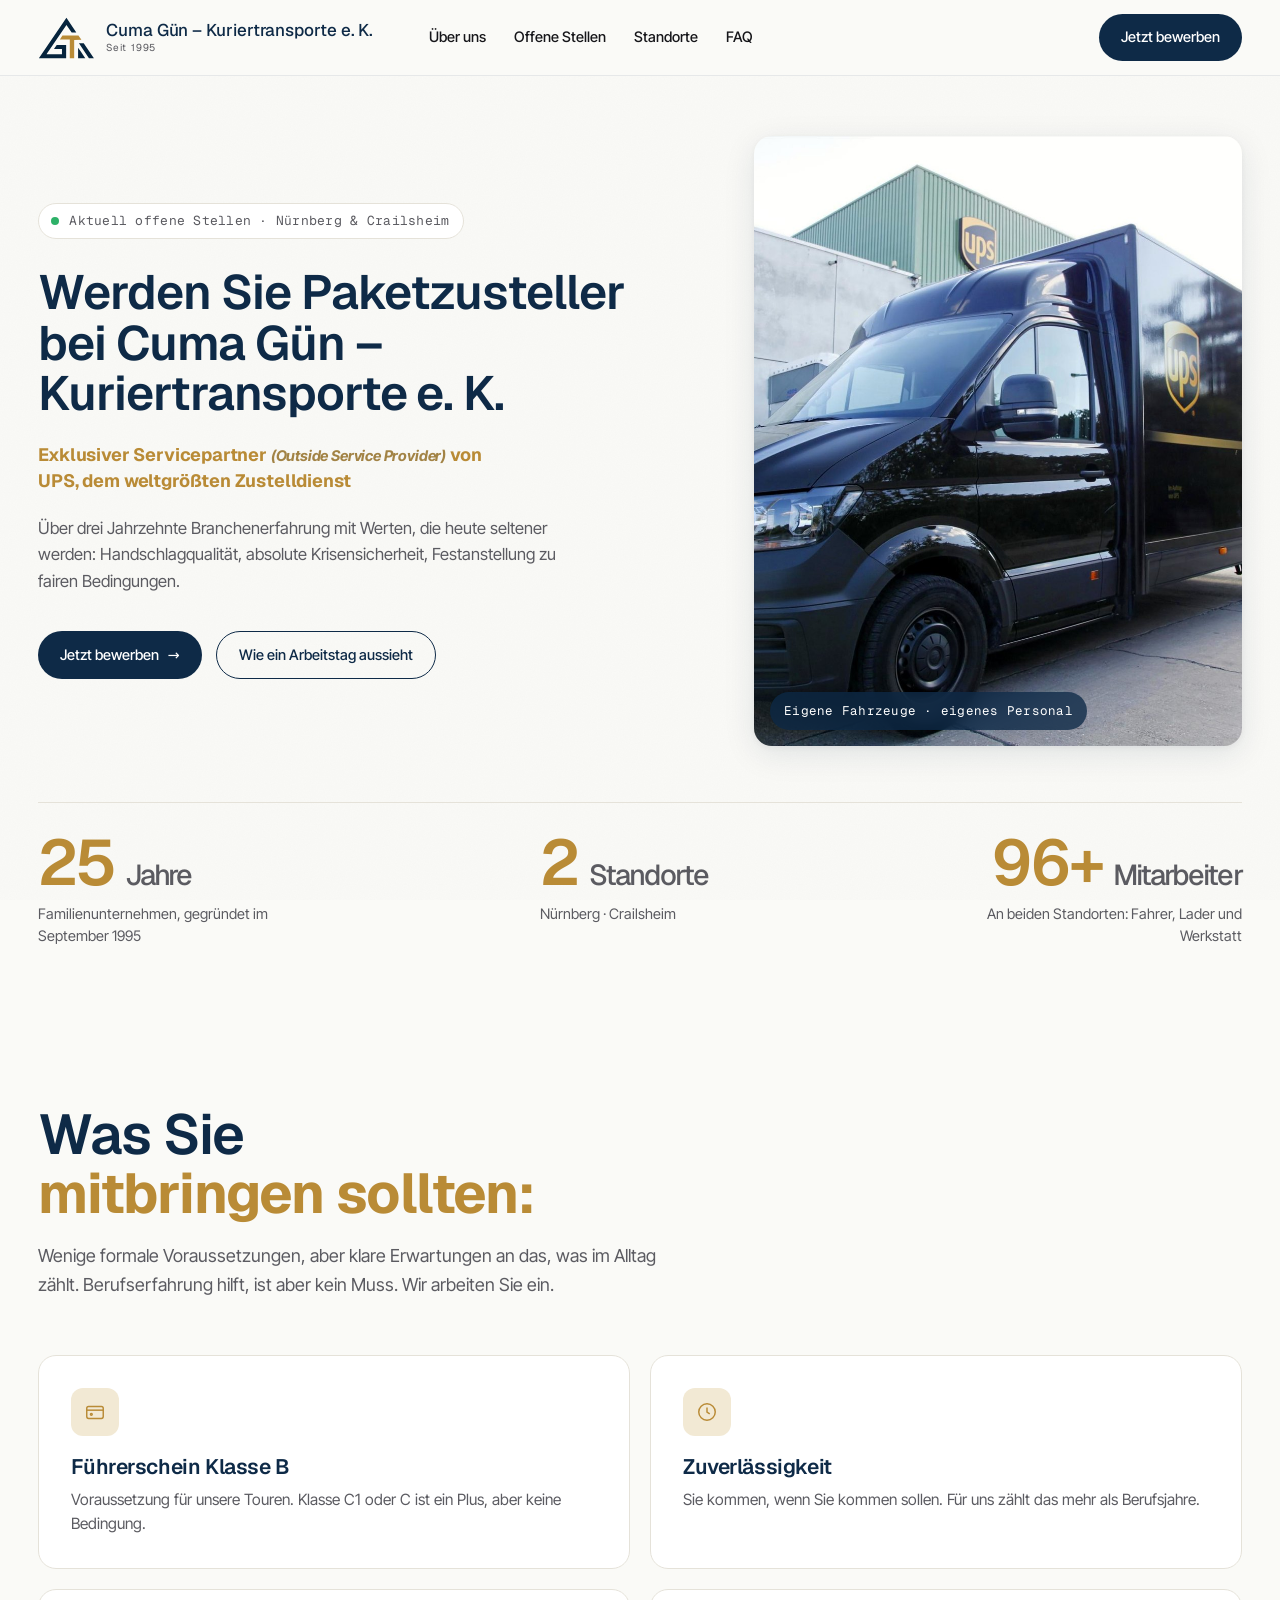
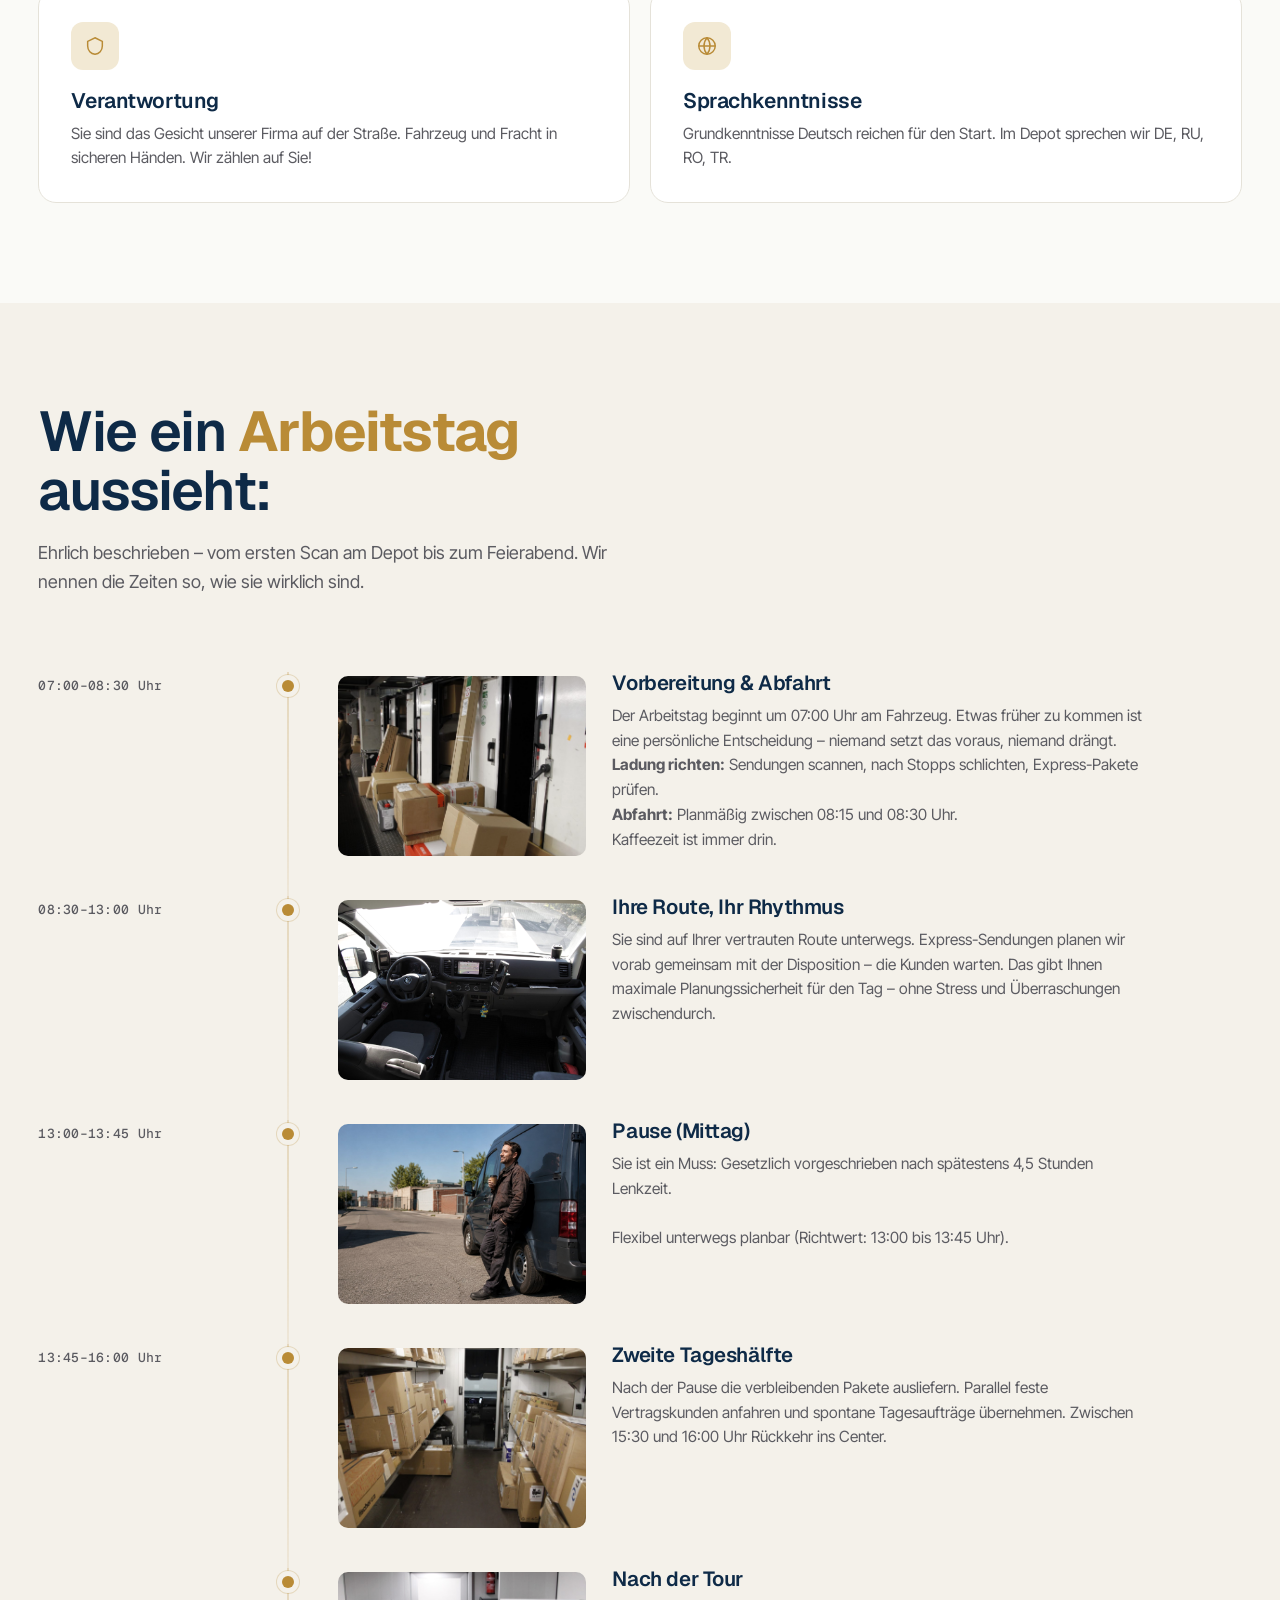
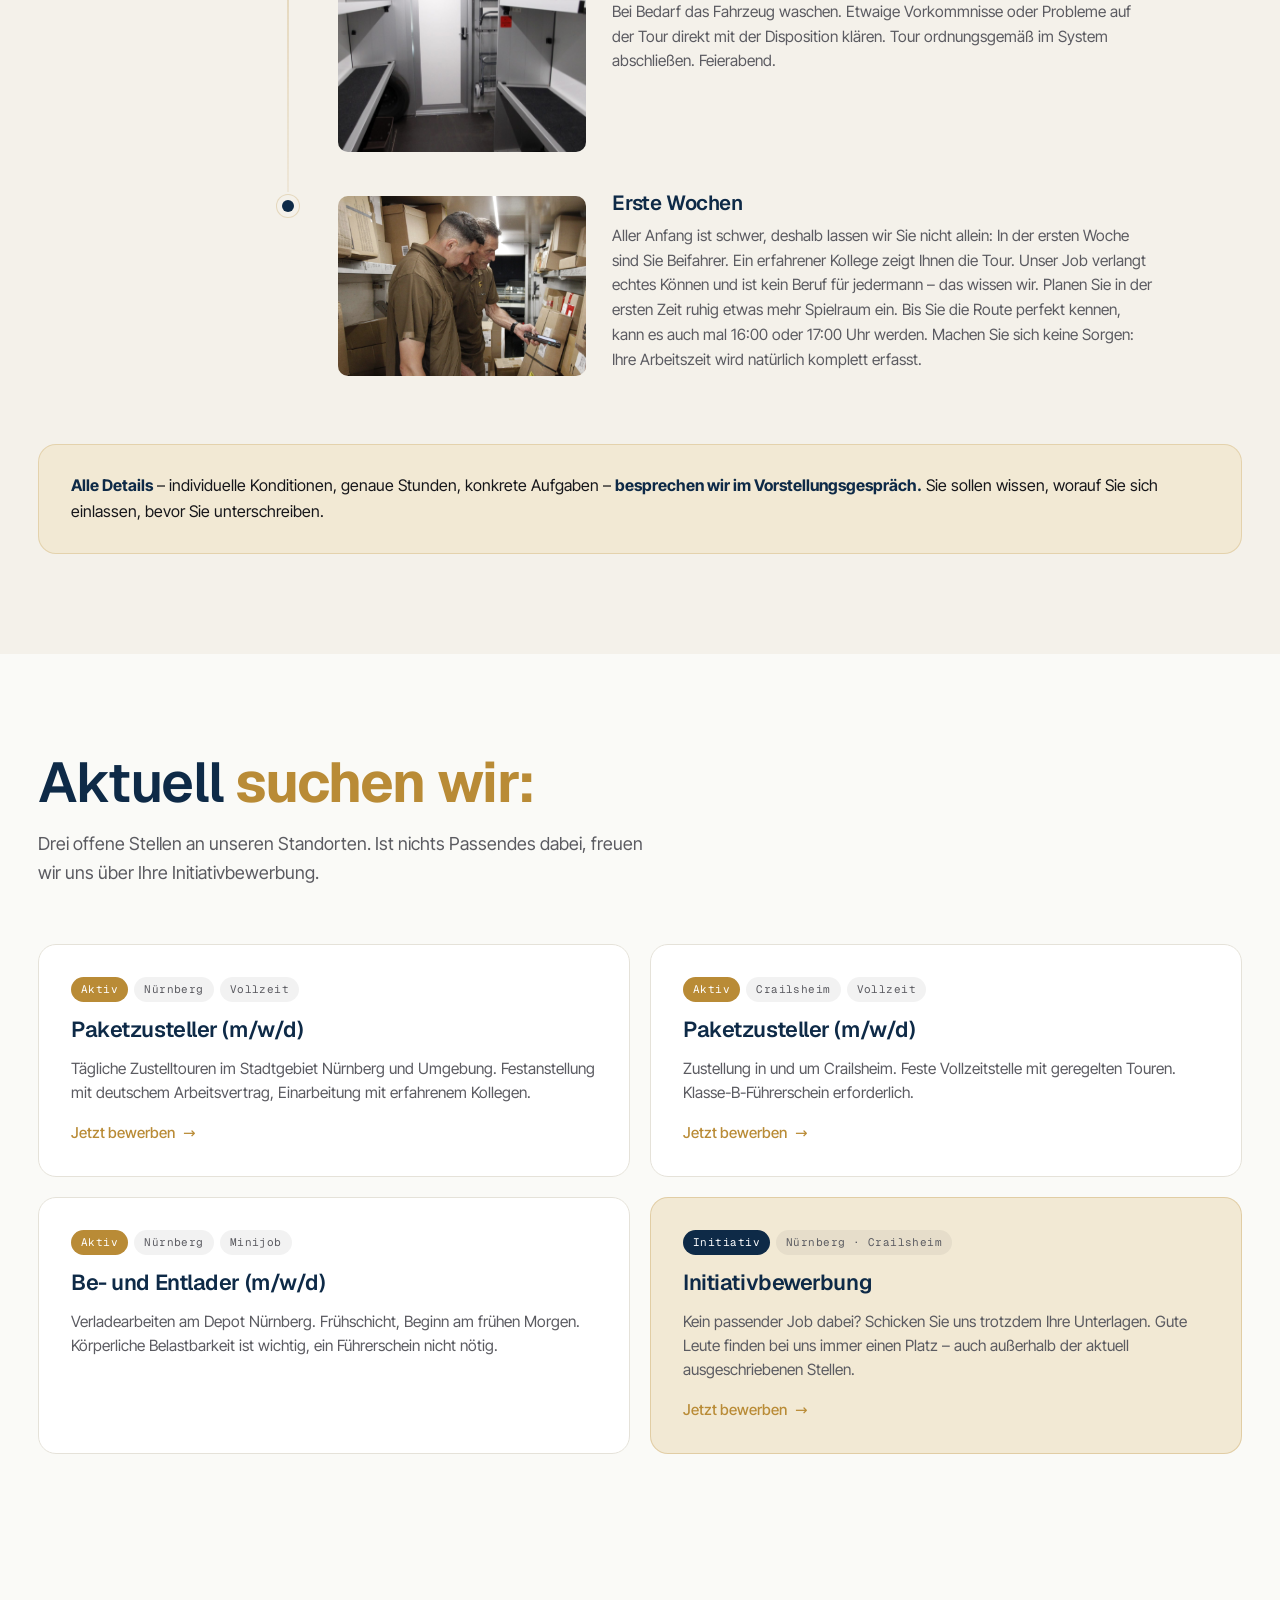
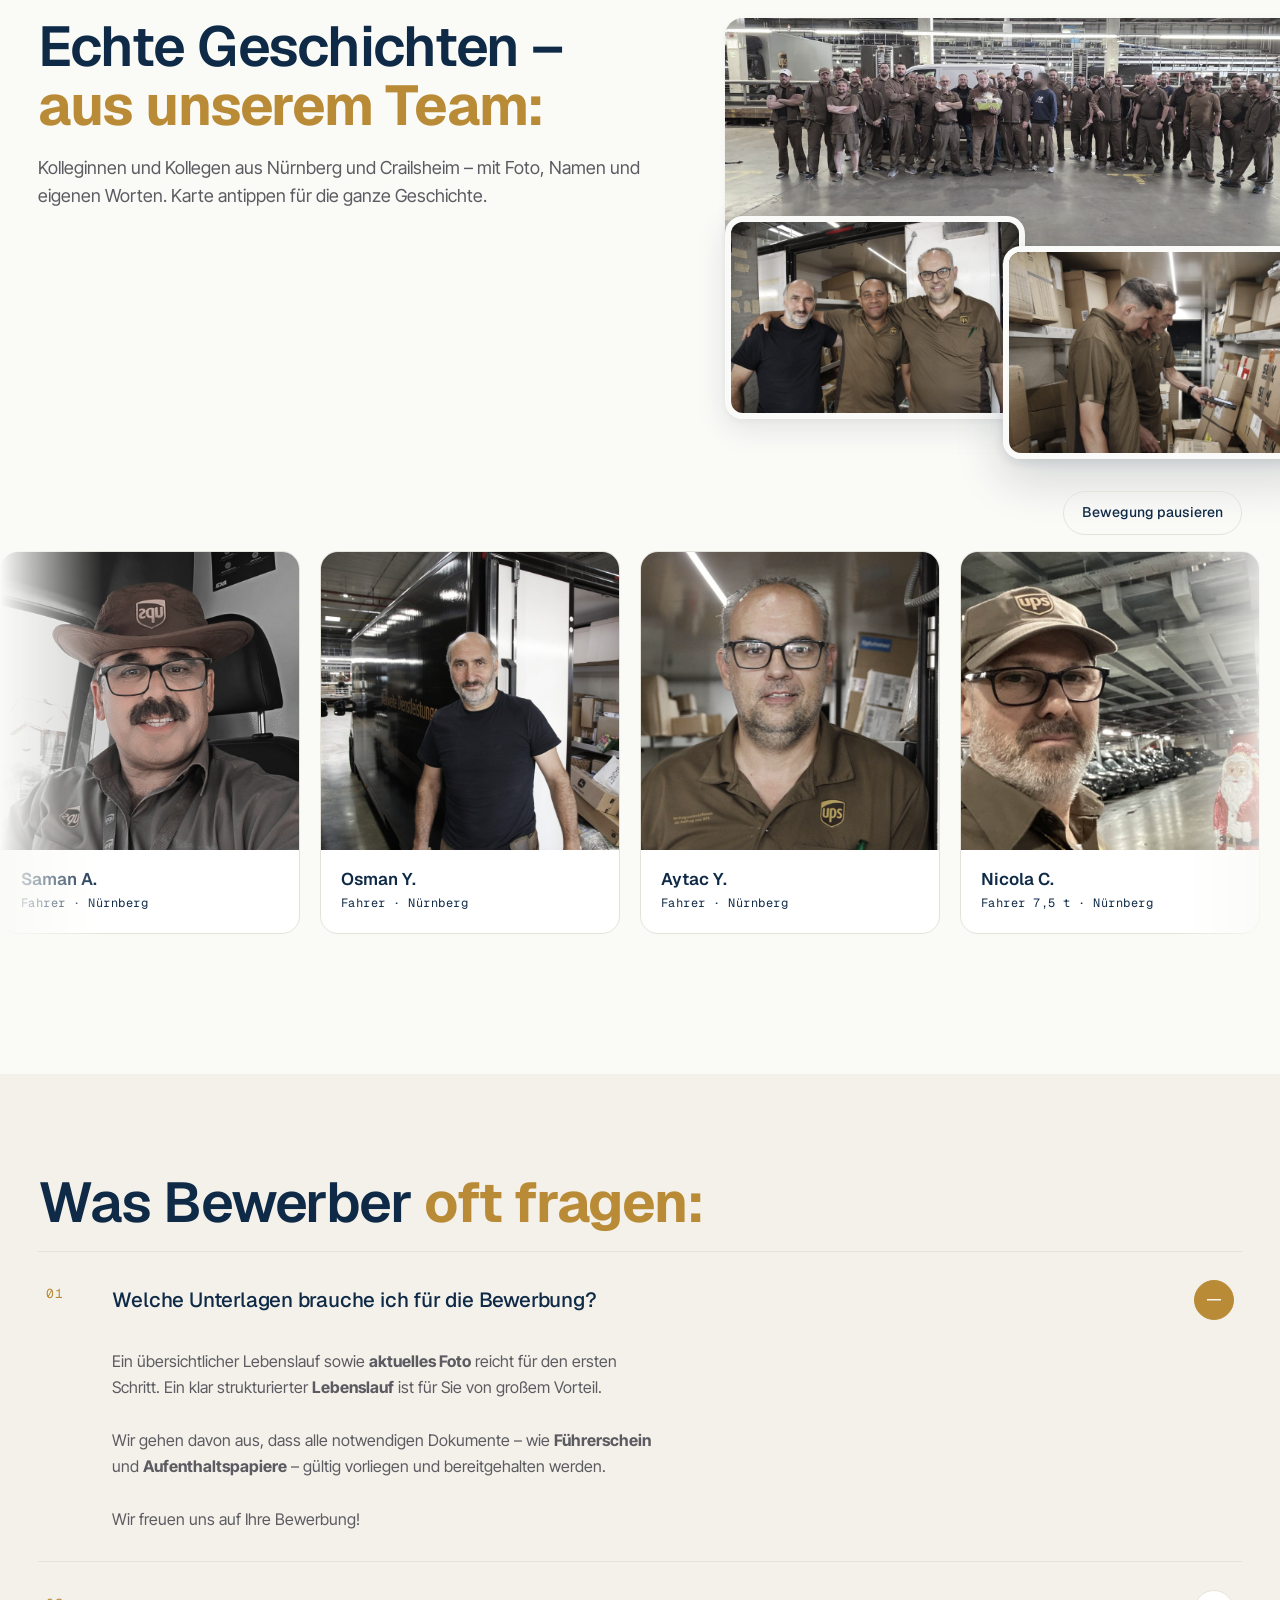
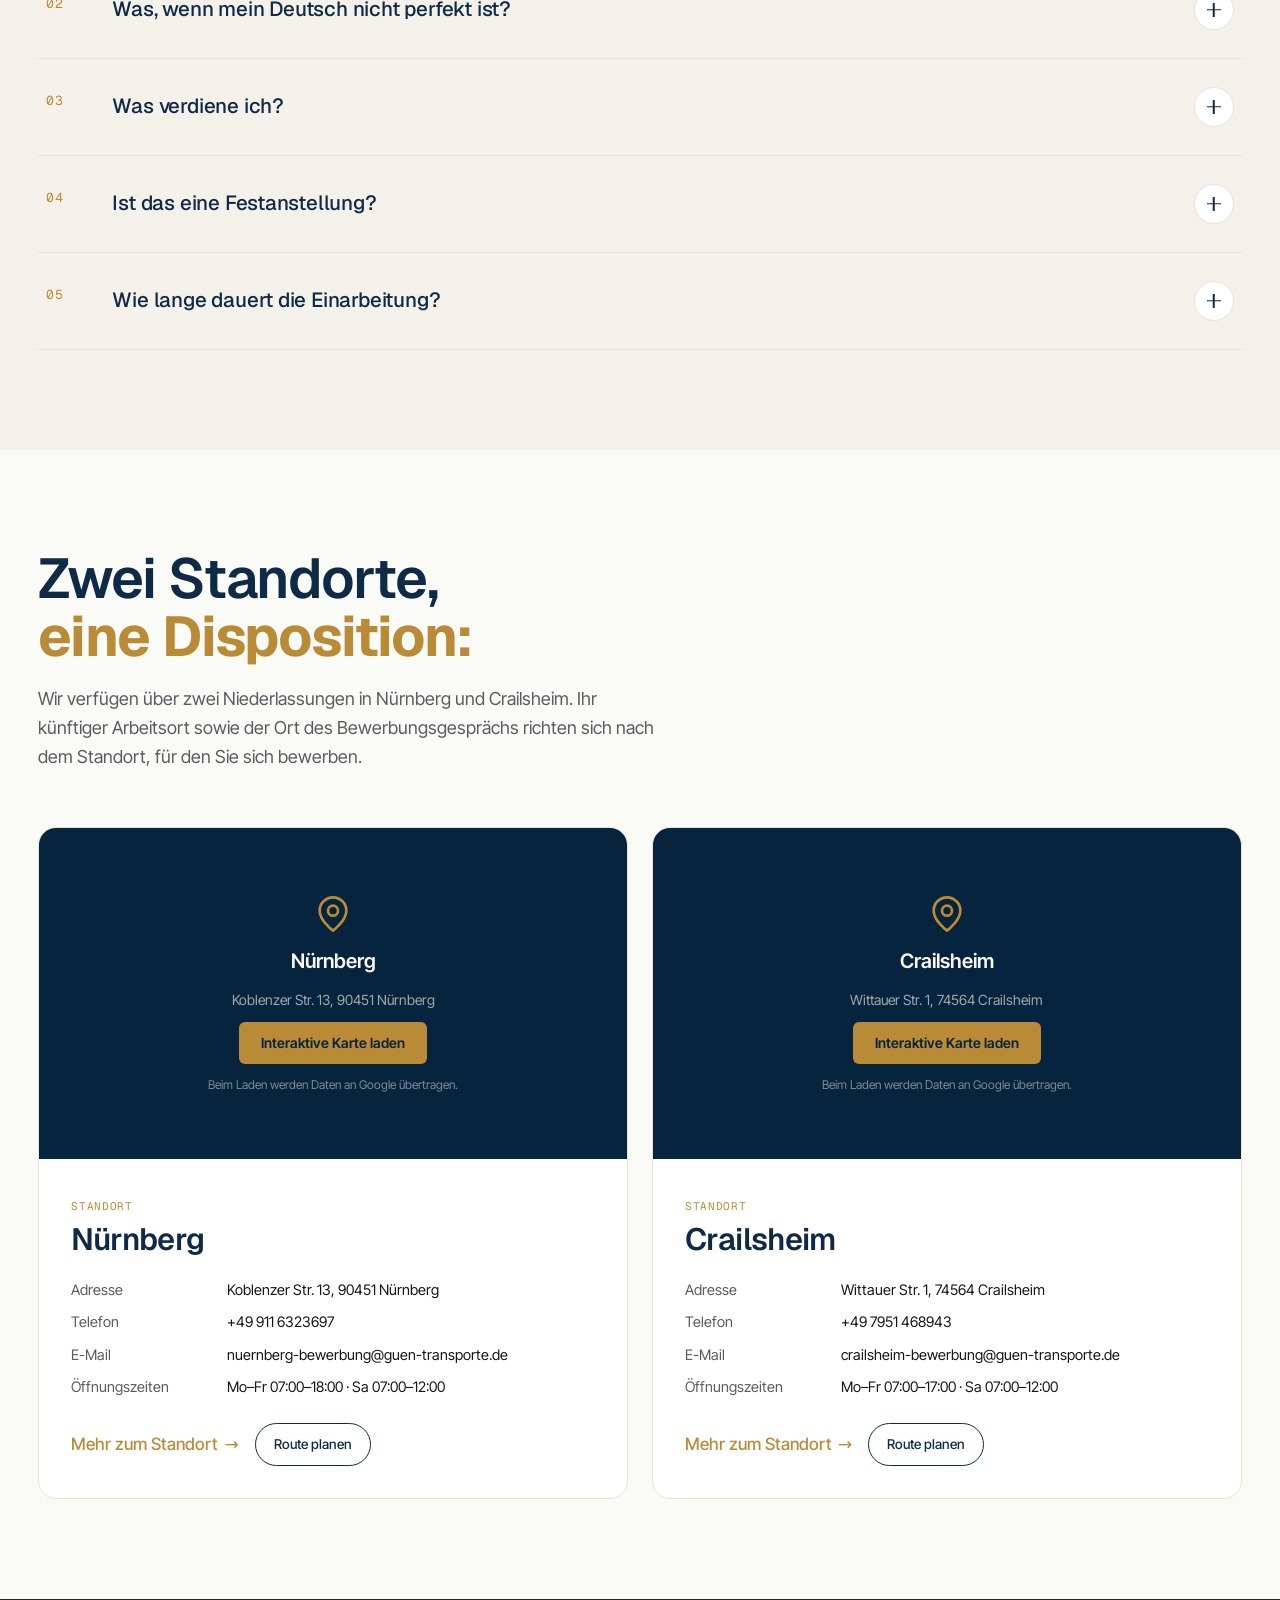
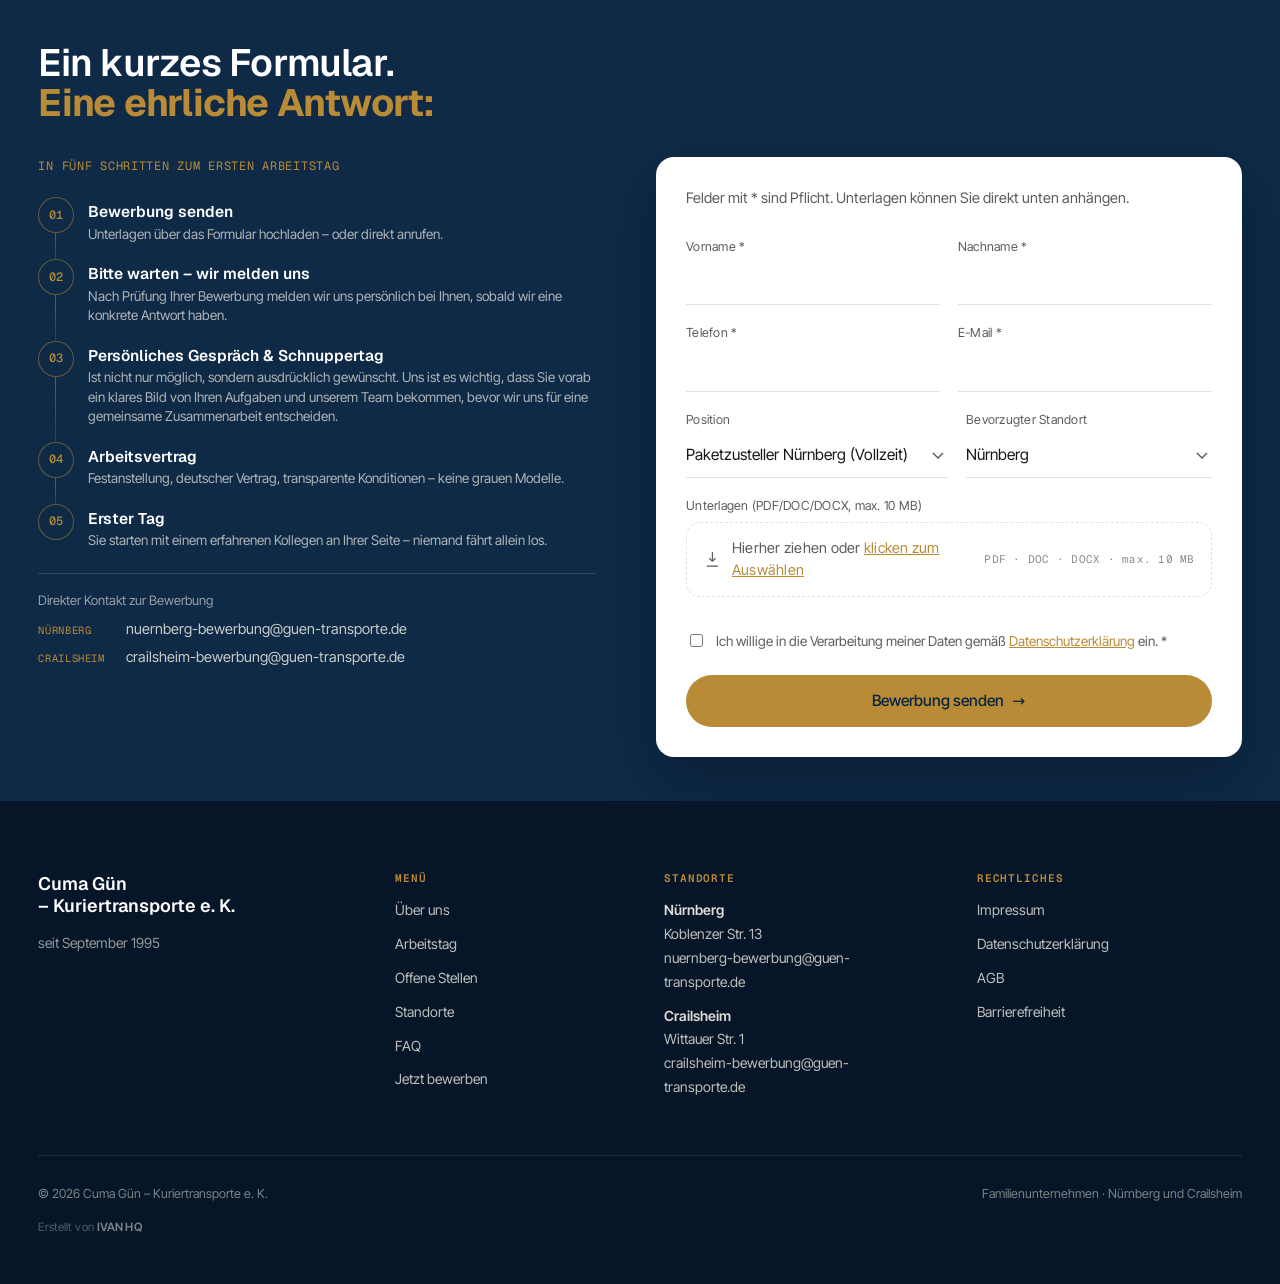
==== index.html @ e7962ace "Sprungziele: Überschrift 24px unter der Kopfzeile Menü, Jetzt-bewerben-Knöpfe und Links von Über uns" ====
<!DOCTYPE html>
<html lang="de">
<head>
<meta charset="UTF-8" />
<meta name="viewport" content="width=device-width, initial-scale=1.0" />
<meta name="robots" content="noindex, nofollow">
<title>Karriere · Cuma Gün – Kuriertransporte e. K.</title>
<meta name="description" content="Paketzusteller werden bei Cuma Gün – Kuriertransporte e. K. – Familienunternehmen seit September 1995, im Auftrag von United Parcel Service. Standorte Nürnberg und Crailsheim." />

<!-- OpenGraph -->
<meta property="og:title" content="Karriere · Cuma Gün – Kuriertransporte e. K." />
<meta property="og:description" content="Werden Sie Paketzusteller bei einem familiengeführten Logistikbetrieb mit 30 Jahren Erfahrung – im Auftrag von United Parcel Service." />
<meta property="og:type" content="website" />
<!-- Domain-bound URLs (keep together — change all four on a domain move) -->
<meta property="og:url" content="https://www.guen-transporte.de/" />
<link rel="canonical" href="https://www.guen-transporte.de/" />
<meta property="og:image" content="https://www.guen-transporte.de/images/og-image.jpg" />
<meta property="og:image:width" content="1200" />
<meta property="og:image:height" content="630" />
<meta property="og:image:alt" content="Schwarzer UPS-Transporter von Cuma Gün – Kuriertransporte e. K." />
<meta name="twitter:card" content="summary_large_image" />

<link rel="icon" href="data:image/svg+xml,%3Csvg%20xmlns%3D%22http%3A%2F%2Fwww.w3.org%2F2000%2Fsvg%22%20viewBox%3D%22110%20134%20925%20685%22%3E%3Cpath%20d%3D%22M%20764%20637%20L%20764%20806%20L%20881%20805%20L%20808%20697%20Z%20M%20778%20563%20L%20941%20806%20L%201022%20806%20L%20856%20562%20Z%20M%20574%20148%20L%20571%20149%20L%20124%20806%20L%20569%20806%20L%20569%20591%20L%20415%20591%20L%20371%20655%20L%20501%20656%20L%20501%20740%20L%20252%20741%20L%20251%20738%20L%20574%20264%20L%20659%20387%20L%20735%20387%20Z%22%20fill%3D%22%2306243D%22%20fill-rule%3D%22evenodd%22%2F%3E%3Cpath%20d%3D%22M%20509%20436%20L%20467%20499%20L%20629%20500%20L%20629%20806%20L%20700%20806%20L%20700%20508%20L%20818%20507%20L%20818%20505%20L%20770%20436%20Z%22%20fill%3D%22%23b98b36%22%20fill-rule%3D%22evenodd%22%2F%3E%3C%2Fsvg%3E" />

<!-- Fonts: Geist + Inter Tight + Geist Mono -->
<link rel="preload" href="fonts/InterTight-Variable.woff2" as="font" type="font/woff2" crossorigin>
<link rel="preload" href="fonts/Geist-Variable.woff2" as="font" type="font/woff2" crossorigin>
<link rel="stylesheet" href="fonts/fonts.css">

<!-- JSON-LD -->
<script type="application/ld+json">
{
  "@context": "https://schema.org",
  "@type": "MovingCompany",
  "name": "Cuma Gün – Kuriertransporte e. K.",
  "foundingDate": "1995-09",
  "email": "nuernberg-bewerbung@guen-transporte.de",
  "telephone": "+49 911 6323697",
  "location": [
    {
      "@type": "Place",
      "name": "Standort Nürnberg",
      "address": {
        "@type": "PostalAddress",
        "streetAddress": "Koblenzer Str. 13",
        "postalCode": "90451",
        "addressLocality": "Nürnberg",
        "addressCountry": "DE"
      },
      "openingHoursSpecification": [
        { "@type": "OpeningHoursSpecification", "dayOfWeek": ["Monday","Tuesday","Wednesday","Thursday","Friday"], "opens": "07:00", "closes": "18:00" },
        { "@type": "OpeningHoursSpecification", "dayOfWeek": "Saturday", "opens": "07:00", "closes": "12:00" }
      ]
    },
    {
      "@type": "Place",
      "name": "Standort Crailsheim",
      "address": {
        "@type": "PostalAddress",
        "streetAddress": "Wittauer Str. 1",
        "postalCode": "74564",
        "addressLocality": "Crailsheim",
        "addressCountry": "DE"
      }
    }
  ],
  "contactPoint": {
    "@type": "ContactPoint",
    "contactType": "recruitment",
    "email": "crailsheim-bewerbung@guen-transporte.de",
    "areaServed": "Crailsheim"
  }
}
</script>

<style>
/* ===== Reset & base ===== */
*, *::before, *::after { box-sizing: border-box; }
html { scroll-behavior: smooth; }
body {
  margin: 0;
  font-family: "Inter Tight", system-ui, -apple-system, "Segoe UI", sans-serif;
  font-size: 17px;
  line-height: 1.55;
  color: #16161A;
  background: #FAFAF7;
  -webkit-font-smoothing: antialiased;
  text-rendering: optimizeLegibility;
  overflow-x: clip;
}

/* Subtle paper texture */
body::before {
  content: "";
  position: fixed; inset: 0;
  pointer-events: none;
  opacity: 0.035;
  z-index: 1;
  background-image: url("data:image/svg+xml;utf8,<svg xmlns='http://www.w3.org/2000/svg' width='180' height='180'><filter id='n'><feTurbulence type='fractalNoise' baseFrequency='0.85' numOctaves='2' stitchTiles='stitch'/><feColorMatrix values='0 0 0 0 0  0 0 0 0 0  0 0 0 0 0  0 0 0 0.4 0'/></filter><rect width='100%' height='100%' filter='url(%23n)'/></svg>");
}

img { max-width: 100%; display: block; }
a { color: inherit; text-decoration: none; }
button { font: inherit; cursor: pointer; border: 0; background: transparent; color: inherit; }
input, select, textarea { font: inherit; color: inherit; }

h1, h2, h3, h4, h5 {
  font-family: "Geist", system-ui, sans-serif;
  font-weight: 600;
  line-height: 1.05;
  letter-spacing: -0.02em;
  margin: 0;
  color: #0E2A47;
  text-wrap: balance;
}

.mono {
  font-family: "Geist Mono", ui-monospace, "SF Mono", Consolas, monospace;
  font-feature-settings: "ss01", "ss02";
}

:root {
  --navy: #0E2A47;
  --navy-deep: #061528;
  --bronze: #B98B36;
  --bronze-soft: #F2E9D4;
  --bg: #FAFAF7;
  --surface: #FFFFFF;
  --beige: #F4F1EA;
  --ink: #16161A;
  --ink-muted: #5B5B61;
  --line: #E5E2D9;
  --dark-text: #F2EFE5;
  --radius: 18px;
  --shadow-sm: 0 1px 2px rgba(14,42,71,0.06), 0 2px 8px rgba(14,42,71,0.04);
  --shadow-md: 0 8px 32px rgba(14,42,71,0.10), 0 2px 8px rgba(14,42,71,0.05);
}

.container {
  width: 100%;
  max-width: 1280px;
  margin: 0 auto;
  padding: 0 clamp(20px, 3vw, 40px);
  position: relative;
  z-index: 2;
}

@media (max-width: 768px) {
  .container { padding: 0 20px; }
  body { font-size: 16px; }
}

section { padding: 100px 0; position: relative; }
.hero { padding: 110px 0 60px !important; }
@media (max-width: 768px) { section { padding: 64px 0; } .hero { padding: 90px 0 50px !important; } }
/* Sprungziel aus dem Menü: Überschrift 24px unter der Kopfzeile (76px).
   scroll-margin-top = 76 + 24 − Abstand oben des Abschnitts. */
section[id] { scroll-margin-top: 0; }
@media (max-width: 768px) { section[id] { scroll-margin-top: 36px; } }

.section-kicker {
  font-family: "Geist Mono", ui-monospace, "SF Mono", Consolas, monospace;
  font-size: 13px;
  letter-spacing: 0.06em;
  color: var(--bronze);
  text-transform: uppercase;
  margin-bottom: 20px;
}

.section-h2 {
  font-size: clamp(34px, 4.5vw, 56px);
  margin-bottom: 18px;
  max-width: 18ch;
}
.section-h2 .em {
  font-style: normal;
  color: var(--bronze);
  font-weight: 700;
}
.section-h2 .em::after { display: none; }

.section-lede {
  font-size: clamp(17px, 1.4vw, 19px);
  color: var(--ink-muted);
  max-width: 62ch;
  margin: 0 0 56px;
  line-height: 1.6;
}

.section--dark { background: var(--navy); color: var(--dark-text); }
.section--dark h2, .section--dark h3 { color: #fff; }
.section--dark .section-lede { color: rgba(242,239,229,0.78); }
.section--dark .section-kicker { color: var(--bronze); }

.section--beige { background: var(--beige); }

/* Reveal */
.reveal { opacity: 0; transform: translateY(24px); transition: opacity 0.8s ease, transform 0.8s cubic-bezier(.2,.7,.2,1); }
.reveal.in { opacity: 1; transform: none; }

/* ============== HEADER ============== */
.header {
  position: fixed; top: 0; left: 0; right: 0;
  height: 76px;
  z-index: 150;
  display: flex; align-items: center;
  transition: box-shadow 0.3s, border-color 0.3s;
  background: #FAFAF7;
  border-bottom: 1px solid rgba(6,36,61,0.08);
}
.header.scrolled {
  border-bottom-color: rgba(6,36,61,0.08);
  box-shadow: 0 1px 12px rgba(6,36,61,0.06);
}
.header__inner {
  display: flex; align-items: center; gap: 32px;
  width: 100%;
}
.brand {
  display: flex; flex-direction: row; align-items: center; gap: 11px;
  font-family: "Geist", system-ui, sans-serif;
  min-width: 0;
}
.brand__logo {
  height: 42px; width: auto;
  display: block;
  flex-shrink: 0;
}
.brand__text {
  display: flex; flex-direction: column; line-height: 1; gap: 4px;
  min-width: 0;
}
@media (max-width: 430px) {
  .brand__sub { display: none; }
  .brand__name { font-size: 13.5px; }
}
.brand__name {
  font-weight: 500;
  font-size: 17px;
  color: #0e2a47;
  letter-spacing: -0.005em;
  white-space: nowrap;
  overflow: hidden;
  text-overflow: ellipsis;
}
.brand__sub {
  font-size: 10px;
  letter-spacing: 0.08em;
  color: var(--ink-muted);
  white-space: nowrap;
}
.brand__co { color: inherit; font-weight: inherit; }

.nav { display: flex; gap: 28px; margin-left: 24px; }
.nav a {
  font-size: 14.5px;
  font-weight: 500;
  color: var(--ink);
  position: relative;
  padding: 6px 0;
}
.nav a:hover { color: var(--bronze); }

.header__right { margin-left: auto; display: flex; align-items: center; gap: 18px; flex-shrink: 0; }


.header__phone {
  font-size: 14px; font-weight: 500; color: var(--ink);
  display: flex; align-items: center; gap: 6px;
}
.header__phone:hover { color: var(--bronze); }

.btn {
  display: inline-flex; align-items: center; gap: 8px;
  padding: 12px 22px;
  border-radius: 999px;
  font-weight: 500; font-size: 14.5px;
  font-family: "Inter Tight", system-ui, -apple-system, "Segoe UI", sans-serif;
  transition: all 0.25s cubic-bezier(.2,.7,.2,1);
  cursor: pointer;
  white-space: nowrap;
}
.btn--primary { background: var(--navy); color: #fff; position: relative; overflow: visible; }
.btn--primary:hover { background: #163759; transform: translateY(-1px); box-shadow: 0 8px 20px rgba(14,42,71,0.18); }
.btn--primary::before {
  content: "";
  position: absolute; inset: 0;
  border-radius: inherit;
  box-shadow: 0 0 0 0 rgba(14,42,71,0.45);
  animation: btnPulse 2.2s ease-out infinite;
  pointer-events: none;
}
@keyframes btnPulse {
  0% { box-shadow: 0 0 0 0 rgba(14,42,71,0.45); }
  70% { box-shadow: 0 0 0 14px rgba(14,42,71,0); }
  100% { box-shadow: 0 0 0 0 rgba(14,42,71,0); }
}
.btn--bronze { background: #B98B36; color: #06243D; }
.btn--bronze:hover { background: #a47a2c; transform: translateY(-1px); box-shadow: 0 8px 20px rgba(185,139,54,0.3); }
.btn--ghost { background: transparent; color: var(--navy); border: 1px solid var(--navy); }
.btn--ghost:hover { background: var(--navy); color: #fff; }
.btn--ghost-light { background: transparent; color: #fff; border: 1px solid rgba(242,239,229,0.4); }
.btn--ghost-light:hover { background: #fff; color: var(--navy); border-color: #fff; }
.btn .arrow { display: inline-block; transition: transform 0.25s; }
.btn:hover .arrow { transform: translateX(3px); }

.burger { display: none; width: 44px; height: 44px; align-items: center; justify-content: center; flex-shrink: 0; margin-right: -8px; }
.burger span { display: block; width: 22px; height: 2px; background: var(--ink); position: relative; }
.burger span::before, .burger span::after { content:""; position: absolute; left: 0; width: 100%; height: 2px; background: var(--ink); }
.burger span::before { top: -7px; }
.burger span::after { top: 7px; }

/* Single header breakpoint: below 1150px the header collapses to a burger panel */
@media (max-width: 1149.98px) {
  .nav { display: none; }
  .header__phone { display: none; }
  .header__cta { display: none; }
  .burger { display: flex; }
  .header__right { gap: 10px; }
}
@media (max-width: 430px) {
  .header__right { gap: 6px; }
}

/* Mobile nav panel */
.mobile-nav {
  position: fixed; inset: 0;
  background: #FAFAF7;
  z-index: 200;
  padding: 24px clamp(20px, 5vw, 40px) 40px;
  display: none;
  flex-direction: column;
  gap: 8px;
  overflow-y: auto;
  overscroll-behavior: contain;
}
.mobile-nav.open { display: flex; }
@media (min-width: 1150px) { .mobile-nav.open { display: none; } }
.mobile-nav__top { display: flex; align-items: center; justify-content: flex-end; min-height: 44px; margin-bottom: 12px; }
.mnav-close {
  width: 44px; height: 44px; flex-shrink: 0;
  display: flex; align-items: center; justify-content: center;
  border-radius: 999px; border: 1px solid var(--line); background: var(--surface);
  color: var(--navy); cursor: pointer;
}
.mnav-close::before, .mnav-close::after { content: ""; position: absolute; width: 18px; height: 2px; background: currentColor; }
.mnav-close { position: relative; }
.mnav-close::before { transform: rotate(45deg); }
.mnav-close::after { transform: rotate(-45deg); }
.mobile-nav__links { display: flex; flex-direction: column; gap: 4px; }
.mobile-nav__links a {
  font-size: clamp(20px, 5.5vw, 24px);
  font-family: "Geist", system-ui, sans-serif;
  font-weight: 500; color: var(--navy);
  padding: 12px 0; min-height: 44px; display: flex; align-items: center;
  border-bottom: 1px solid var(--line);
}
.mobile-nav__tel {
  font-family: "Geist Mono", ui-monospace, "SF Mono", Consolas, monospace;
  font-size: 16px; color: var(--ink-muted);
  min-height: 44px; display: flex; align-items: center; margin-top: 8px;
}
.mobile-nav .mobile-cta { margin-top: 24px; color: #fff; justify-content: center; min-height: 52px; align-self: flex-start; }

/* ============== HERO ============== */
.hero {
  padding: 110px 0 60px;
  position: relative;
}
.hero__grid {
  display: grid;
  grid-template-columns: minmax(0, 1.15fr) minmax(0, 0.85fr);
  gap: 56px;
  align-items: center;
}
@media (max-width: 1100px) {
  .hero__grid { grid-template-columns: minmax(0, 1.1fr) minmax(0, 0.9fr); gap: 40px; }
}
@media (max-width: 1140px) {
  .hero__grid { grid-template-columns: 1fr; gap: 40px; }
  .hero { padding: 120px 0 60px; }
  .hero__photo-wrap { max-width: 560px; }
}


/* New hero text lines */
.hero__ups {
  font-family: "Geist", system-ui, sans-serif;
  font-style: normal;
  font-weight: 700;
  font-size: 18px;
  color: var(--bronze);
  text-decoration: none;
  white-space: normal;
  text-wrap: pretty;
  margin: -2px 0 22px;
  max-width: 27em;
  line-height: 1.4;
  letter-spacing: -0.01em;
}
.hero__ups-osp {
  font-size: 0.82em;
  font-style: italic;
  font-family: "Inter Tight", system-ui, -apple-system, "Segoe UI", sans-serif;
  font-synthesis: style;
  color: color-mix(in oklch, var(--bronze) 72%, #6f6a5c);
}
/* Below the two-column breakpoint the line may wrap / scale down – never overflow */
@media (max-width: 1140px) {
  .hero__ups { font-size: clamp(15.5px, 4.2vw, 18px); }
}
.hero__sub {
  font-family: "Geist", system-ui, sans-serif;
  font-size: clamp(19px, 1.9vw, 25px);
  color: var(--bronze);
  font-weight: 500;
  margin: 0 0 26px;
  letter-spacing: -0.01em;
}

.hero__eyebrow {
  display: inline-flex; align-items: center; gap: 10px;
  padding: 7px 14px 7px 12px;
  border: 1px solid var(--line);
  border-radius: 999px;
  background: var(--surface);
  font-size: 13px;
  font-family: "Geist Mono", ui-monospace, "SF Mono", Consolas, monospace;
  letter-spacing: 0.02em;
  color: var(--ink-muted);
  margin-bottom: 28px;
}
.hero__eyebrow .dot {
  width: 8px; height: 8px; border-radius: 50%;
  background: #2db168;
  box-shadow: 0 0 0 0 rgba(45,177,104,0.5);
  animation: pulseDot 2s ease-out infinite;
}
@keyframes pulseDot {
  0% { box-shadow: 0 0 0 0 rgba(45,177,104,0.6); }
  70% { box-shadow: 0 0 0 12px rgba(45,177,104,0); }
  100% { box-shadow: 0 0 0 0 rgba(45,177,104,0); }
}

.hero h1 {
  font-size: clamp(34px, 4.4vw, 48px);
  letter-spacing: -0.022em;
  margin-bottom: 26px;
}
.hero h1 .bronze {
  color: var(--bronze);
  font-style: normal;
}

.hero__lede {
  font-size: clamp(16px, 1.3vw, 18px);
  color: var(--ink-muted);
  margin: 0 0 36px;
  max-width: 52ch;
  line-height: 1.6;
  text-align: left;
}

.hero__cta { display: flex; gap: 14px; flex-wrap: wrap; }

.hero__photo-wrap {
  position: relative;
  border-radius: var(--radius);
  overflow: hidden;
  aspect-ratio: 4/5;
  background: var(--beige);
  box-shadow: var(--shadow-md);
}
.hero__photo {
  width: 100%; height: 100%;
  object-fit: cover;
  animation: kenBurns 20s ease-in-out infinite alternate;
}
@keyframes kenBurns {
  0% { transform: scale(1.0) translate(0,0); }
  100% { transform: scale(1.04) translate(-1%, -1%); }
}
.hero__caption {
  position: absolute;
  bottom: 16px; left: 16px;
  padding: 9px 14px;
  border-radius: 999px;
  background: rgba(14,42,71,0.78);
  backdrop-filter: blur(8px);
  -webkit-backdrop-filter: blur(8px);
  color: #fff;
  font-size: 12.5px;
  font-family: "Geist Mono", ui-monospace, "SF Mono", Consolas, monospace;
  letter-spacing: 0.02em;
}

/* Stats strip */
.hero__stats {
  margin-top: 56px;
  padding-top: 28px;
  border-top: 1px solid var(--line);
  display: grid;
  grid-template-columns: repeat(3, 1fr);
  gap: 40px;
}
@media (max-width: 768px) {
  .hero__stats { grid-template-columns: 1fr; gap: 28px; margin-top: 40px; }
}
@media (min-width: 769px) {
  .hero__stats { display: flex; justify-content: space-between; align-items: flex-start; gap: 40px; }
  .hero__stats .stat { flex: 0 1 auto; max-width: 340px; }
  .hero__stats .stat:last-child { text-align: right; }
  .hero__stats .stat:last-child .stat__num { justify-content: flex-end; }
  .hero__stats .stat:last-child .stat__label { margin-left: auto; }
}
.stat__num {
  font-family: "Geist", system-ui, sans-serif;
  font-size: clamp(48px, 5vw, 64px);
  font-weight: 600;
  color: var(--navy);
  letter-spacing: -0.03em;
  line-height: 1;
  margin-bottom: 8px;
  display: flex;
  align-items: baseline;
  gap: 4px;
}
.stat__num .accent { color: var(--bronze); white-space: nowrap; font-variant-numeric: tabular-nums; }
.stat__num .unit { font-size: 0.45em; color: var(--ink-muted); font-weight: 500; margin-left: 6px; }
.stat__label {
  font-size: 14.5px;
  color: var(--ink-muted);
  max-width: 32ch;
  line-height: 1.5;
}

.sticky-apply {
  position: fixed;
  bottom: 24px; right: 24px;
  z-index: 90;
  padding: 14px 22px;
  font-size: 14.5px;
  font-weight: 500;
  background: var(--bronze);
  color: #fff;
  box-shadow: 0 12px 32px rgba(185,139,54,0.35);
  display: inline-flex; align-items: center; gap: 8px;
  border-radius: 999px;
  overflow: visible;
  position: fixed;
}
.sticky-apply::before {
  content: "";
  position: absolute; inset: 0;
  border-radius: inherit;
  box-shadow: 0 0 0 0 rgba(185,139,54,0.45);
  animation: stickyPulse 2.2s ease-out infinite;
  pointer-events: none;
}
@keyframes stickyPulse {
  0%   { box-shadow: 0 0 0 0 rgba(185,139,54,0.45); }
  70%  { box-shadow: 0 0 0 18px rgba(185,139,54,0); }
  100% { box-shadow: 0 0 0 0 rgba(185,139,54,0); }
}
.sticky-apply:hover { transform: translateY(-2px); }
/* Space freed at the end of the page so the sticky CTA never covers content.
   --sticky-clear = button height + its offset from the edge. */
@media (max-width: 1149.98px) {
  :root { --sticky-clear: calc(68px + env(safe-area-inset-bottom)); }
  body .footer { padding-bottom: calc(36px + var(--sticky-clear)); }
}
@media (max-width: 600px) {
  .sticky-apply { bottom: 16px; right: 16px; padding: 12px 18px; font-size: 13.5px; }
}
body .sticky-apply { transition: transform .2s ease, opacity .2s ease; }
@media (max-width: 1149.98px) {
  body .sticky-apply.is-hidden { transform: translateY(calc(100% + 24px)); opacity: 0; pointer-events: none; }
}
body .sticky-apply.is-first-screen {
  transform: translateY(calc(100% + 24px));
  opacity: 0;
  pointer-events: none;
}
@media (prefers-reduced-motion: reduce) { body .sticky-apply { transition: none; } }
/* Never let the CTA glow through an open overlay */
body:has(.empmodal.open) .sticky-apply,
body:has(.legalmodal.open) .sticky-apply,
body:has(.mobile-nav.open) .sticky-apply { display: none; }

/* Demo footnote (small grey text) */
.demo-note {
  display: inline-block;
  font-family: "Geist Mono", ui-monospace, "SF Mono", Consolas, monospace;
  font-size: 11px;
  color: var(--ink-muted);
  letter-spacing: 0.02em;
  opacity: 0.7;
}

</style>
</head>
<body>
<a class="skip-link" href="#main">Zum Inhalt springen</a>
<div id="preview-banner">Vorschau – diese Seite befindet sich im Aufbau</div>

<!-- ============== HEADER ============== -->
<header class="header" id="header">
  <div class="container header__inner">
    <a href="#top" class="brand">
      <svg class="brand__logo" viewBox="110 134 925 685" role="img" aria-label="Cuma Gün – Kuriertransporte e. K. Logo"><path d="M 764 637 L 764 806 L 881 805 L 808 697 Z M 778 563 L 941 806 L 1022 806 L 856 562 Z M 574 148 L 571 149 L 124 806 L 569 806 L 569 591 L 415 591 L 371 655 L 501 656 L 501 740 L 252 741 L 251 738 L 574 264 L 659 387 L 735 387 Z" fill="#06243D" fill-rule="evenodd"></path><path d="M 509 436 L 467 499 L 629 500 L 629 806 L 700 806 L 700 508 L 818 507 L 818 505 L 770 436 Z" fill="#b98b36" fill-rule="evenodd"></path></svg>
      <span class="brand__text">
        <span class="brand__name"><span class="brand__co">Cuma Gün</span><span class="brand__rest"> – Kuriertransporte e. K.</span></span>
        <span class="brand__sub" data-i18n="brand_sub">Seit 1995</span>
      </span>
    </a>
    <nav class="nav">
      <a href="ueber-uns.html" data-i18n="nav_ueber">Über uns</a>
      <a href="#stellen" data-i18n="nav_stellen">Offene Stellen</a>
      <a href="#standorte" data-i18n="nav_standorte">Standorte</a>
      <a href="#faq" data-i18n="nav_faq">FAQ</a>
    </nav>
    <div class="header__right">
      <a href="#bewerbung" class="btn btn--primary header__cta" data-i18n="cta_apply">Jetzt bewerben</a>
      <button class="burger" id="burger" aria-label="Menu"><span></span></button>
    </div>
  </div>
</header>

<!-- Mobile nav -->
<div class="mobile-nav" id="mobileNav" role="dialog" aria-modal="true" aria-label="Menü" aria-hidden="true">
  <div class="mobile-nav__top">
    <button class="mnav-close" id="mnavClose" aria-label="Menü schließen"></button>
  </div>
  <nav class="mobile-nav__links">
    <a href="ueber-uns.html" data-i18n="nav_ueber">Über uns</a>
    <a href="#stellen" data-i18n="nav_stellen">Offene Stellen</a>
    <a href="#standorte" data-i18n="nav_standorte">Standorte</a>
    <a href="#faq" data-i18n="nav_faq">FAQ</a>
  </nav>
  <a class="mobile-nav__tel" href="tel:+499116323697">+49 911 6323697</a>
  <a href="#bewerbung" class="btn btn--primary mobile-cta" data-i18n="cta_apply">Jetzt bewerben</a>
</div>

<a id="top"></a>

<!-- ============== HERO ============== -->
<main id="main" tabindex="-1">
<section class="hero">
  <div class="container">
    <div class="hero__grid">
      <div class="hero__text">
        <div class="hero__eyebrow">
          <span class="dot"></span>
          <span data-i18n="hero_eyebrow">Aktuell offene Stellen · Nürnberg &amp; Crailsheim</span>
        </div>
        <h1 data-i18n="hero_h1">Werden Sie Paketzusteller bei Cuma&nbsp;Gün – Kuriertransporte&nbsp;e.&nbsp;K.</h1>
        <p class="hero__ups" data-i18n="hero_ups">Exklusiver Servicepartner <span class="hero__ups-osp">(Outside Service Provider)</span> von&nbsp;UPS, dem&nbsp;weltgrößten Zustelldienst</p>
        <p class="hero__lede" data-i18n="hero_lede">Über drei Jahrzehnte Branchenerfahrung mit Werten, die heute seltener werden: Handschlagqualität, absolute Krisensicherheit, Festanstellung zu fairen Bedingungen.</p>
        <div class="hero__cta">
          <a href="#bewerbung" class="btn btn--primary"><span data-i18n="cta_apply_now">Jetzt bewerben</span> <span class="arrow">→</span></a>
          <a href="#arbeitstag" class="btn btn--ghost" data-i18n="cta_day">Wie ein Arbeitstag aussieht</a>
        </div>
      </div>
      <div class="hero__photo-wrap">
        <img class="hero__photo" src="images/ups-crafter.jpg" width="1800" height="1200" alt="Schwarzer UPS-Transporter (VW Crafter) von Cuma Gün – Kuriertransporte e. K." />
        <div class="hero__caption" data-i18n="hero_caption">Eigene Fahrzeuge · eigenes Personal</div>
      </div>
    </div>

    <div class="hero__stats" id="heroStats">
      <div class="stat">
        <div class="stat__num"><span class="accent" id="statYears" data-since="1995-09">30</span><span class="unit" data-i18n="stat1_unit">Jahre</span></div>
        <div class="stat__label" data-i18n="stat1_label">Familienunternehmen, gegründet im September 1995</div>
      </div>
      <div class="stat">
        <div class="stat__num"><span class="accent" data-count="2">2</span><span class="unit" data-i18n="stat2_unit">Standorte</span></div>
        <div class="stat__label" data-i18n="stat2_label">Nürnberg · Crailsheim</div>
      </div>
      <div class="stat">
        <div class="stat__num"><span class="accent" data-count="120" data-suffix="+">120+</span><span class="unit" data-i18n="stat3_unit">Mitarbeiter</span></div>
        <div class="stat__label" data-i18n="stat3_label">An beiden Standorten: Fahrer, Lader und Werkstatt</div>
      </div>
    </div>
  </div>
</section>

<!-- ============== 02 ANFORDERUNGEN ============== -->
<section id="anforderungen">
  <div class="container">
    <h2 class="section-h2"><span data-i18n="s2_h2_a">Was Sie </span><span class="em" data-i18n="s2_h2_b">mitbringen sollten</span><span class="em" data-i18n="s2_h2_c">:</span></h2>
    <p class="section-lede" data-i18n="s2_lede">Wenige formale Voraussetzungen, aber klare Erwartungen an das, was im Alltag zählt. Berufserfahrung hilft, ist aber kein Muss. Wir arbeiten Sie ein.</p>

    <div class="req-grid reveal">
      <div class="req-card">
        <div class="req-icon">
          <svg width="22" height="22" viewBox="0 0 24 24" fill="none" stroke="currentColor" stroke-width="1.6"><rect x="3" y="6" width="18" height="13" rx="2"/><path d="M3 10h18"/><circle cx="8" cy="14.5" r="1"/></svg>
        </div>
        <h3 class="req-title" data-i18n="s2_01_title">Führerschein Klasse B</h3>
        <p class="req-desc" data-i18n="s2_01_desc">Voraussetzung für unsere Touren. Klasse C1 oder C ist ein Plus, aber keine Bedingung.</p>
      </div>
      <div class="req-card">
        <div class="req-icon">
          <svg width="22" height="22" viewBox="0 0 24 24" fill="none" stroke="currentColor" stroke-width="1.6"><circle cx="12" cy="12" r="9"/><path d="M12 7v5l3 2"/></svg>
        </div>
        <h3 class="req-title" data-i18n="s2_02_title">Zuverlässigkeit</h3>
        <p class="req-desc" data-i18n="s2_02_desc">Sie kommen, wenn Sie kommen sollen. Für uns zählt das mehr als Berufsjahre.</p>
      </div>
      <div class="req-card">
        <div class="req-icon">
          <svg width="22" height="22" viewBox="0 0 24 24" fill="none" stroke="currentColor" stroke-width="1.6"><path d="M12 3l8 4v5c0 5-3.5 8.5-8 9-4.5-.5-8-4-8-9V7l8-4z"/></svg>
        </div>
        <h3 class="req-title" data-i18n="s2_03_title">Verantwortung</h3>
        <p class="req-desc" data-i18n="s2_03_desc">Sie sind das Gesicht unserer Firma auf der Straße. Fahrzeug und Fracht in sicheren Händen. Wir zählen auf Sie!</p>
      </div>
      <div class="req-card">
        <div class="req-icon">
          <svg width="22" height="22" viewBox="0 0 24 24" fill="none" stroke="currentColor" stroke-width="1.6"><circle cx="12" cy="12" r="9"/><path d="M3 12h18M12 3a14 14 0 0 1 0 18M12 3a14 14 0 0 0 0 18"/></svg>
        </div>
        <h3 class="req-title" data-i18n="s2_04_title">Sprachkenntnisse</h3>
        <p class="req-desc" data-i18n="s2_04_desc">Grundkenntnisse Deutsch reichen für den Start. Im Depot sprechen wir DE, RU, RO, TR.</p>
      </div>
    </div>
  </div>
</section>

<style>
.req-grid {
  display: grid;
  grid-template-columns: repeat(2, 1fr);
  gap: 20px;
}
@media (max-width: 700px) {
  .req-grid { grid-template-columns: 1fr; }
}
.req-card {
  background: var(--surface);
  border: 1px solid var(--line);
  border-radius: var(--radius);
  padding: 32px;
  transition: transform 0.3s, box-shadow 0.3s, border-color 0.3s;
}
.req-card:hover {
  transform: translateY(-2px);
  box-shadow: var(--shadow-md);
  border-color: rgba(185,139,54,0.3);
}
.req-icon {
  width: 48px; height: 48px;
  border-radius: 12px;
  background: var(--bronze-soft);
  color: var(--bronze);
  display: flex; align-items: center; justify-content: center;
  margin-bottom: 20px;
}
.req-title {
  font-size: 21px;
  font-weight: 600;
  margin-bottom: 10px;
  color: var(--navy);
}
.req-desc {
  margin: 0;
  font-size: 15.5px;
  color: var(--ink-muted);
  line-height: 1.55;
}
</style>

<!-- ============== 03 ARBEITSTAG ============== -->
<section id="arbeitstag" class="section--beige">
  <div class="container">
    <h2 class="section-h2"><span data-i18n="s3_h2_a">Wie ein </span><span class="em" data-i18n="s3_h2_b">Arbeitstag</span><span data-i18n="s3_h2_c"> aussieht:</span></h2>
    <p class="section-lede" data-i18n="s3_lede">Ehrlich beschrieben – vom ersten Scan am Depot bis zum Feierabend. Wir nennen die Zeiten so, wie sie wirklich sind.</p>

    <div class="timeline reveal">
      <div class="tl-row">
        <div class="tl-time mono" data-i18n="s3_t2_time">07:00–08:30 Uhr</div>
        <div class="tl-axis"><span class="tl-dot"></span></div>
        <div class="tl-body">
          <h3 class="tl-title" data-i18n="s3_t2_title">Vorbereitung & Abfahrt</h3>
          <p class="tl-desc" data-i18n="s3_t2_desc">Der Arbeitstag beginnt um 07:00 Uhr am Fahrzeug. Etwas früher zu kommen ist eine persönliche Entscheidung – niemand setzt das voraus, niemand drängt.<br><strong>Ladung richten:</strong> Sendungen scannen, nach Stopps schlichten, Express-Pakete prüfen.<br><strong>Abfahrt:</strong> Planmäßig zwischen 08:15 und 08:30 Uhr.<br>Kaffeezeit ist immer drin.</p>
          <div class="tl-photo">
            <img loading="lazy" src="images/at-verladung.jpg" width="1067" height="1600" alt="Pakete am Depot, bereit zur Verladung" />
          </div>
        </div>
      </div>
      <div class="tl-row">
        <div class="tl-time mono" data-i18n="s3_t3_time">08:30–13:00 Uhr</div>
        <div class="tl-axis"><span class="tl-dot"></span></div>
        <div class="tl-body">
          <h3 class="tl-title" data-i18n="s3_t3_title">Ihre Route, Ihr Rhythmus</h3>
          <p class="tl-desc" data-i18n="s3_t3_desc">Sie sind auf Ihrer vertrauten Route unterwegs. Express-Sendungen planen wir vorab gemeinsam mit der Disposition – die Kunden warten. Das gibt Ihnen maximale Planungssicherheit für den Tag – ohne Stress und Überraschungen zwischendurch.</p>
          <div class="tl-photo">
            <img loading="lazy" src="images/at-cockpit.jpg" width="1600" height="1067" alt="Cockpit eines VW Crafter mit Navigation und Scanner" />
          </div>
        </div>
      </div>
      <div class="tl-row">
        <div class="tl-time mono" data-i18n="s3_t4_time">13:00–13:45 Uhr</div>
        <div class="tl-axis"><span class="tl-dot"></span></div>
        <div class="tl-body">
          <h3 class="tl-title" data-i18n="s3_t4_title">Pause (Mittag)</h3>
          <p class="tl-desc" data-i18n="s3_t4_desc">Sie ist ein Muss: Gesetzlich vorgeschrieben nach spätestens 4,5 Stunden Lenkzeit.<br><br>Flexibel unterwegs planbar (Richtwert: 13:00 bis 13:45 Uhr).</p>
          <div class="tl-photo">
            <img loading="lazy" src="images/at-pause.jpg" width="1536" height="1024" alt="Fahrer macht Pause mit Kaffee neben dem Lieferfahrzeug" />
          </div>
        </div>
      </div>
      <div class="tl-row">
        <div class="tl-time mono" data-i18n="s3_t5_time">13:45–16:00 Uhr</div>
        <div class="tl-axis"><span class="tl-dot"></span></div>
        <div class="tl-body">
          <h3 class="tl-title" data-i18n="s3_t5_title">Zweite Tageshälfte</h3>
          <p class="tl-desc" data-i18n="s3_t5_desc">Nach der Pause die verbleibenden Pakete ausliefern. Parallel feste Vertragskunden anfahren und spontane Tagesaufträge übernehmen. Zwischen 15:30 und 16:00 Uhr Rückkehr ins Center.</p>
          <div class="tl-photo">
            <img loading="lazy" src="images/at-laderaum-beladen.jpg" width="1067" height="1600" alt="Beladener Laderaum eines Zustellfahrzeugs" />
          </div>
        </div>
      </div>
      <div class="tl-row">
        <div class="tl-time mono" data-i18n="s3_t6_time"></div>
        <div class="tl-axis"><span class="tl-dot"></span></div>
        <div class="tl-body">
          <h3 class="tl-title" data-i18n="s3_t6_title">Nach der Tour</h3>
          <p class="tl-desc" data-i18n="s3_t6_desc">Bei Bedarf das Fahrzeug waschen. Etwaige Vorkommnisse oder Probleme auf der Tour direkt mit der Disposition klären. Tour ordnungsgemäß im System abschließen. Feierabend.</p>
          <div class="tl-photo">
            <img loading="lazy" src="images/at-laderaum-leer.jpg" width="1067" height="1600" alt="Aufgeräumter, leerer Laderaum mit Sackkarre" />
          </div>
        </div>
      </div>
      <div class="tl-row">
        <div class="tl-time mono" data-i18n="s3_t7_time"></div>
        <div class="tl-axis"><span class="tl-dot tl-dot--bronze"></span></div>
        <div class="tl-body">
          <h3 class="tl-title" data-i18n="s3_t7_title">Erste Wochen</h3>
          <p class="tl-desc" data-i18n="s3_t7_desc">Aller Anfang ist schwer, deshalb lassen wir Sie nicht allein: In der ersten Woche sind Sie Beifahrer. Ein erfahrener Kollege zeigt Ihnen die Tour. Unser Job verlangt echtes Können und ist kein Beruf für jedermann – das wissen wir. Planen Sie in der ersten Zeit ruhig etwas mehr Spielraum ein. Bis Sie die Route perfekt kennen, kann es auch mal 16:00 oder 17:00 Uhr werden. Machen Sie sich keine Sorgen: Ihre Arbeitszeit wird natürlich komplett erfasst.</p>
          <div class="tl-photo">
            <img loading="lazy" src="images/at-einarbeitung.jpg" width="1600" height="1067" alt="Erfahrener Kollege zeigt einem neuen Mitarbeiter den Scanner im Laderaum" />
          </div>
        </div>
      </div>
    </div>

    <div class="tl-closer">
      <p><strong data-i18n="s3_close_strong">Alle Details</strong><span data-i18n="s3_close_a"> – individuelle Konditionen, genaue Stunden, konkrete Aufgaben – </span><strong data-i18n="s3_close_strong2">besprechen wir im Vorstellungsgespräch.</strong><span data-i18n="s3_close_b"> Sie sollen wissen, worauf Sie sich einlassen, bevor Sie unterschreiben.</span></p>
    </div>
  </div>
</section>

<style>
.timeline { position: relative; }
.tl-row {
  display: grid;
  grid-template-columns: 200px 60px 1fr;
  gap: 20px;
  align-items: flex-start;
  padding: 20px 0;
  position: relative;
}
.tl-row:last-child::after { display: none; }
.tl-time {
  font-size: 13px;
  font-weight: 500;
  color: var(--ink-muted);
  letter-spacing: 0.02em;
  padding-top: 4px;
}
.tl-axis {
  position: relative;
  align-self: stretch;
  display: flex;
  justify-content: center;
  padding-top: 8px;
}
.tl-axis::before {
  content: "";
  position: absolute;
  top: 0; bottom: -40px;
  left: 50%;
  width: 1px;
  background: linear-gradient(to bottom, rgba(185,139,54,0.5), rgba(185,139,54,0.2));
  transform: translateX(-50%);
}
.tl-row:last-child .tl-axis::before { display: none; }
.tl-dot {
  position: relative;
  width: 12px; height: 12px;
  border-radius: 50%;
  background: var(--bronze);
  box-shadow: 0 0 0 5px rgba(244,241,234,1), 0 0 0 6px rgba(185,139,54,0.25);
  z-index: 1;
}
.tl-dot--bronze { background: var(--navy); }
.tl-body {
  display: grid;
  grid-template-columns: 248px 1fr;
  grid-template-areas:
    "photo title"
    "photo desc"
    "photo .";
  grid-template-rows: auto auto 1fr;
  column-gap: 26px;
  row-gap: 0;
  align-items: start;
  align-content: start;
}
.tl-title {
  grid-area: title;
  font-size: clamp(19px, 1.6vw, 22px);
  font-weight: 600;
  color: var(--navy);
  margin: 0 0 10px;
}
.tl-desc {
  grid-area: desc;
  margin: 0;
  font-size: 15.5px;
  color: var(--ink-muted);
  max-width: 60ch;
  line-height: 1.6;
}
.tl-photo {
  grid-area: photo;
  position: relative;
  align-self: start;
  margin-top: 4px;
  width: 100%;
}
.tl-photo img {
  display: block;
  width: 100%;
  height: 180px;
  object-fit: cover;
  border-radius: 10px;
  filter: grayscale(0.12) contrast(1.02);
}
.tl-cap {
  position: absolute;
  right: 8px; bottom: 8px;
  font-family: "Geist Mono", ui-monospace, "SF Mono", Consolas, monospace;
  font-size: 10px;
  letter-spacing: 0.03em;
  color: #fff;
  background: rgba(20,20,26,0.6);
  padding: 3px 7px;
  border-radius: 5px;
}

.tl-closer {
  margin-top: 48px;
  padding: 28px 32px;
  border-radius: var(--radius);
  background: var(--bronze-soft);
  border: 1px solid rgba(185,139,54,0.25);
}
.tl-closer p { margin: 0; font-size: 16px; color: var(--ink); line-height: 1.6; }
.tl-closer strong { color: var(--navy); }

@media (max-width: 768px) {
  .tl-row { grid-template-columns: 32px 1fr; gap: 14px; }
  .tl-time { grid-column: 2; padding-top: 0; font-size: 12px; }
  .tl-axis { grid-column: 1; grid-row: 1 / span 2; padding-top: 4px; }
  .tl-body {
    grid-column: 2;
    grid-template-columns: 1fr;
    grid-template-areas:
      "photo"
      "loc"
      "title"
      "desc";
  }
  .tl-photo { max-width: 360px; margin-top: 0; margin-bottom: 14px; }
  .tl-title { font-size: 19px; }
}
</style>

<!-- ============== 04 OFFENE STELLEN ============== -->
<section id="stellen">
  <div class="container">
    <h2 class="section-h2"><span data-i18n="s4_h2_a">Aktuell </span><span class="em" data-i18n="s4_h2_b">suchen wir</span><span class="em" data-i18n="s4_h2_c">:</span></h2>
    <p class="section-lede" data-i18n="s4_lede">Drei offene Stellen an unseren Standorten. Ist nichts Passendes dabei, freuen wir uns über Ihre Initiativbewerbung.</p>

    <div class="jobs reveal">
      <article class="job" data-position="zusteller-nbg" data-location="Nürnberg">
        <div class="job__tags">
          <span class="tag tag--active" data-i18n="tag_active">Aktiv</span>
          <span class="tag" data-i18n="loc_nbg">Nürnberg</span>
          <span class="tag" data-i18n="tag_full">Vollzeit</span>
        </div>
        <h3 class="job__title" data-i18n="s4_j1_title">Paketzusteller (m/w/d)</h3>
        <p class="job__desc" data-i18n="s4_j1_desc">Tägliche Zustelltouren im Stadtgebiet Nürnberg und Umgebung. Festanstellung mit deutschem Arbeitsvertrag, Einarbeitung mit erfahrenem Kollegen.</p>
        <button class="job__apply"><span data-i18n="cta_apply_arrow">Jetzt bewerben</span> <span class="arrow">→</span></button>
      </article>
      <article class="job" data-position="zusteller-crl" data-location="Crailsheim">
        <div class="job__tags">
          <span class="tag tag--active" data-i18n="tag_active">Aktiv</span>
          <span class="tag" data-i18n="loc_crl">Crailsheim</span>
          <span class="tag" data-i18n="tag_full">Vollzeit</span>
        </div>
        <h3 class="job__title" data-i18n="s4_j2_title">Paketzusteller (m/w/d)</h3>
        <p class="job__desc" data-i18n="s4_j2_desc">Zustellung in und um Crailsheim. Feste Vollzeitstelle mit geregelten Touren. Klasse-B-Führerschein erforderlich.</p>
        <button class="job__apply"><span data-i18n="cta_apply_arrow">Jetzt bewerben</span> <span class="arrow">→</span></button>
      </article>
      <article class="job" data-position="lader-crl" data-location="Nürnberg">
        <div class="job__tags">
          <span class="tag tag--active" data-i18n="tag_active">Aktiv</span>
          <span class="tag" data-i18n="loc_nbg">Nürnberg</span>
          <span class="tag" data-i18n="tag_mini">Minijob</span>
        </div>
        <h3 class="job__title" data-i18n="s4_j3_title">Be- und Entlader (m/w/d)</h3>
        <p class="job__desc" data-i18n="s4_j3_desc">Verladearbeiten am Depot Nürnberg. Frühschicht, Beginn am frühen Morgen. Körperliche Belastbarkeit ist wichtig, ein Führerschein nicht nötig.</p>
        <button class="job__apply"><span data-i18n="cta_apply_arrow">Jetzt bewerben</span> <span class="arrow">→</span></button>
      </article>
      <article class="job job--initiativ" data-position="initiativ" data-location="">
        <div class="job__tags">
          <span class="tag tag--initiativ" data-i18n="tag_initiativ">Initiativ</span>
          <span class="tag" data-i18n="loc_both">Nürnberg · Crailsheim</span>
        </div>
        <h3 class="job__title" data-i18n="s4_j4_title">Initiativbewerbung</h3>
        <p class="job__desc" data-i18n="s4_j4_desc">Kein passender Job dabei? Schicken Sie uns trotzdem Ihre Unterlagen. Gute Leute finden bei uns immer einen Platz – auch außerhalb der aktuell ausgeschriebenen Stellen.</p>
        <button class="job__apply"><span data-i18n="cta_apply_arrow">Jetzt bewerben</span> <span class="arrow">→</span></button>
      </article>
    </div>
  </div>
</section>

<style>
.jobs {
  display: grid;
  grid-template-columns: repeat(2, 1fr);
  gap: 20px;
}
@media (max-width: 768px) {
  .jobs { grid-template-columns: 1fr; }
}
.job {
  background: var(--surface);
  border: 1px solid var(--line);
  border-radius: var(--radius);
  padding: 32px;
  display: flex; flex-direction: column; gap: 16px;
  transition: transform 0.2s cubic-bezier(.2,.7,.2,1), box-shadow 0.2s, border-color 0.2s;
  transform-style: preserve-3d;
  will-change: transform;
}
.job:hover {
  box-shadow: var(--shadow-md);
  border-color: rgba(185,139,54,0.4);
}
.job--initiativ {
  background: var(--bronze-soft);
  border-color: rgba(185,139,54,0.3);
}
.job__tags { display: flex; gap: 6px; flex-wrap: wrap; }
.tag {
  font-family: "Geist Mono", ui-monospace, "SF Mono", Consolas, monospace;
  font-size: 11px;
  letter-spacing: 0.04em;
  padding: 4px 10px;
  border-radius: 999px;
  background: rgba(91,91,97,0.08);
  color: var(--ink-muted);
}
.tag--active { background: var(--bronze); color: #fff; }
.tag--initiativ { background: var(--navy); color: #fff; }
.job__title {
  font-size: clamp(20px, 1.7vw, 24px);
  font-weight: 600;
  color: var(--navy);
  margin: 0;
}
.job__desc { margin: 0; color: var(--ink-muted); font-size: 15.5px; line-height: 1.55; flex: 1; }
.job__apply {
  align-self: flex-start;
  color: var(--bronze);
  font-weight: 500;
  font-size: 15px;
  display: inline-flex; align-items: center; gap: 8px;
  padding: 0;
}
.job__apply .arrow { transition: transform 0.2s; display: inline-block; }
.job:hover .job__apply .arrow { transform: translateX(6px); }
</style>


<!-- ============== 05 STIMMEN MARQUEE ============== -->
<section id="stimmen">
  <div class="container stimmen__head">
    <div class="stimmen__intro">
      <h2 class="section-h2"><span data-i18n="s5_h2_a">Echte Geschichten – </span><span class="em" data-i18n="s5_h2_b">aus unserem Team</span><span class="em" data-i18n="s5_h2_c">:</span></h2>
      <p class="section-lede" data-i18n="s5_lede">Kolleginnen und Kollegen aus Nürnberg und Crailsheim – mit Foto, Namen und eigenen Worten. Karte antippen für die ganze Geschichte.</p>
    </div>
    <div class="stimmen__gallery">
      <img class="stimmen__shot stimmen__shot--wide" src="images/team/gruppe-team.jpg?v=2" width="1600" height="640" loading="lazy" alt="Das Team des Standorts Nürnberg" />
      <div class="stimmen__lower">
        <img class="stimmen__shot stimmen__shot--drei" src="images/team/gruppe-drei.jpg" width="1400" height="933" loading="lazy" alt="Drei Kollegen am Fahrzeug im Depot Nürnberg" />
        <img class="stimmen__shot stimmen__shot--scan" src="images/team/gruppe-scan.jpg" width="1400" height="933" loading="lazy" alt="Zwei Kollegen beim Scannen der Sendungen" />
      </div>
    </div>
  </div>
  <div class="container marquee__controls"><button type="button" class="marquee__pause" id="marqueePause" aria-pressed="false" aria-controls="marquee">Bewegung pausieren</button></div>
  <div class="marquee" id="marquee">
    <div class="marquee__track">
      <!-- 6 cards × 2 for seamless loop -->
      <!-- Will be filled by JS to keep markup short -->
    </div>
  </div>
</section>

<style>
#stimmen { padding-top: 64px; }
.stimmen__head { display: grid; grid-template-columns: minmax(0,1fr) minmax(0,0.82fr); gap: 56px; align-items: start; }
.stimmen__gallery { position: relative; overflow: visible; --bleed: clamp(24px, 6vw, 90px); }
.stimmen__shot { display: block; height: auto; border-radius: var(--radius); filter: grayscale(0.2) saturate(0.85); box-sizing: border-box; }
/* panorama: flattest layer, bleeds past the column toward the viewport edge */
.stimmen__shot--wide { width: calc(100% + var(--bleed)); max-width: none; position: relative; z-index: 1; box-shadow: var(--shadow-sm); }
.stimmen__lower { position: relative; display: flex; align-items: flex-start; margin-top: -40px; }
.stimmen__shot--drei { width: 58%; flex-shrink: 0; position: relative; z-index: 2; border: 6px solid #FAFAF7; box-shadow: var(--shadow-md); }
.stimmen__shot--scan { width: calc(46% + var(--bleed)); flex-shrink: 0; margin-left: -22px; margin-top: 30px; position: relative; z-index: 3; border: 6px solid #FAFAF7; box-shadow: 0 18px 48px rgba(14,42,71,0.18), 0 4px 12px rgba(14,42,71,0.10); }
@media (max-width: 900px) {
  .stimmen__head { grid-template-columns: 1fr; gap: 32px; }
  .stimmen__gallery { --bleed: clamp(20px, 4vw, 40px); }
  .stimmen__lower { margin-top: -20px; }
  .stimmen__shot--scan { margin-top: 15px; margin-left: -11px; }
}
@media (max-width: 700px) {
  .stimmen__gallery { display: flex; flex-direction: column; gap: 14px; --bleed: 0px; }
  .stimmen__shot--wide { width: 100%; }
  .stimmen__lower { display: flex; flex-direction: column; gap: 14px; margin-top: 0; }
  .stimmen__shot--drei, .stimmen__shot--scan { width: 100%; margin: 0; border-width: 0; }
}
.marquee {
  overflow: hidden;
  padding: 44px 0 40px;
  mask-image: linear-gradient(to right, transparent, #000 8%, #000 92%, transparent);
  -webkit-mask-image: linear-gradient(to right, transparent, #000 8%, #000 92%, transparent);
}
.marquee__track {
  display: flex;
  gap: 20px;
  width: max-content;
  animation: marquee 80s linear infinite;
}
.marquee:hover .marquee__track { animation-play-state: paused; }
@keyframes marquee {
  to { transform: translateX(-50%); }
}
.voice {
  width: 300px;
  flex-shrink: 0;
  background: var(--surface);
  border: 1px solid var(--line);
  border-radius: var(--radius);
  overflow: hidden;
  position: relative;
}
.voice__photo {
  width: 100%;
  height: auto;
  aspect-ratio: 1/1;
  object-fit: cover;
  filter: grayscale(0.2) saturate(0.85);
}
.voice__name {
  font-family: 'Geist', system-ui, sans-serif;
  font-weight: 600;
  font-size: 17px;
  color: var(--navy);
  margin-bottom: 2px;
}
.voice__meta {
  padding: 16px 20px;
}
.voice__role {
  font-family: "Geist Mono", ui-monospace, "SF Mono", Consolas, monospace;
  font-size: 12px;
  letter-spacing: 0.04em;
  color: var(--navy);
  margin-bottom: 4px;
}
.voice__loc {
  font-size: 13px;
  color: var(--ink-muted);
}
.voice__badge {
  position: absolute;
  top: 12px; left: 12px;
  background: rgba(14,42,71,0.85);
  color: #fff;
  font-family: "Geist Mono", ui-monospace, "SF Mono", Consolas, monospace;
  font-size: 10px;
  letter-spacing: 0.05em;
  padding: 5px 9px;
  border-radius: 999px;
  backdrop-filter: blur(8px);
}
</style>

<!-- ============== 06 FAQ ============== -->
<section id="faq" class="section--beige">
  <div class="container">
    <h2 class="section-h2"><span data-i18n="s6_h2_a">Was Bewerber </span><span class="em" data-i18n="s6_h2_b">oft fragen</span><span class="em" data-i18n="s6_h2_c">:</span></h2>

    <div class="faq reveal">
      <div class="faq__item open">
        <button class="faq__q" aria-expanded="true" aria-controls="faq-a1">
          <span class="faq__num mono">01</span>
          <span class="faq__text" data-i18n="s6_q1">Welche Unterlagen brauche ich für die Bewerbung?</span>
          <span class="faq__toggle"><span></span><span></span></span>
        </button>
        <div class="faq__a" id="faq-a1"><p data-i18n="s6_a1">Ein übersichtlicher Lebenslauf sowie <strong>aktuelles Foto</strong> reicht für den ersten Schritt. Ein klar strukturierter <strong>Lebenslauf</strong> ist für Sie von großem Vorteil.<br><br>Wir gehen davon aus, dass alle notwendigen Dokumente – wie <strong>Führerschein</strong> und <strong>Aufenthaltspapiere</strong> – gültig vorliegen und bereitgehalten werden.<br><br>Wir freuen uns auf Ihre Bewerbung!</p></div>
      </div>
      <div class="faq__item">
        <button class="faq__q" aria-expanded="false" aria-controls="faq-a2">
          <span class="faq__num mono">02</span>
          <span class="faq__text" data-i18n="s6_q2">Was, wenn mein Deutsch nicht perfekt ist?</span>
          <span class="faq__toggle"><span></span><span></span></span>
        </button>
        <div class="faq__a" id="faq-a2"><p data-i18n="s6_a2">Hauptsache, wir verstehen uns: Für den Start reicht verständliches Deutsch völlig aus. Niemand wird abgewiesen, weil mal ein Wort fehlt.</p></div>
      </div>
      <div class="faq__item">
        <button class="faq__q" aria-expanded="false" aria-controls="faq-a3">
          <span class="faq__num mono">03</span>
          <span class="faq__text" data-i18n="s6_q3">Was verdiene ich?</span>
          <span class="faq__toggle"><span></span><span></span></span>
        </button>
        <div class="faq__a" id="faq-a3"><p data-i18n="s6_a3">Sie erhalten eine Festanstellung mit einem festen, sicheren Monatsgehalt auf Basis einer 40-Stunden-Woche, zuzüglich Spesen. Die Details besprechen wir transparent im persönlichen Gespräch.</p></div>
      </div>
      <div class="faq__item">
        <button class="faq__q" aria-expanded="false" aria-controls="faq-a4">
          <span class="faq__num mono">04</span>
          <span class="faq__text" data-i18n="s6_q4">Ist das eine Festanstellung?</span>
          <span class="faq__toggle"><span></span><span></span></span>
        </button>
        <div class="faq__a" id="faq-a4"><p data-i18n="s6_a4">Ja. Festanstellung mit deutschem Arbeitsvertrag, allen Sozialleistungen und regulärer Lohnabrechnung. Keine Scheinselbstständigkeit, keine grauen Modelle.</p></div>
      </div>
      <div class="faq__item">
        <button class="faq__q" aria-expanded="false" aria-controls="faq-a5">
          <span class="faq__num mono">05</span>
          <span class="faq__text" data-i18n="s6_q6">Wie lange dauert die Einarbeitung?</span>
          <span class="faq__toggle"><span></span><span></span></span>
        </button>
        <div class="faq__a" id="faq-a5"><p data-i18n="s6_a6">In der ersten Woche fahren Sie bei einem Kollegen mit. Danach werden Sie beim selbstständigen Fahren weiterhin tatkräftig unterstützt. So stellen wir sicher, dass unsere Kunden wie gewohnt bestens betreut werden und Sie in Ruhe eingearbeitet werden.</p></div>
      </div>
    </div>
  </div>
</section>

<style>
.faq { display: flex; flex-direction: column; gap: 0; }
.faq__item {
  border-top: 1px solid var(--line);
}
.faq__item:last-child { border-bottom: 1px solid var(--line); }
.faq__q {
  width: 100%;
  display: grid;
  grid-template-columns: 48px 1fr 40px;
  gap: 18px;
  align-items: center;
  padding: 28px 8px;
  text-align: left;
}
.faq__num { color: var(--bronze); font-size: 13px; letter-spacing: 0.04em; padding-top: 4px; align-self: flex-start; }
.faq__text {
  font-family: "Geist", system-ui, sans-serif;
  font-size: clamp(18px, 1.6vw, 22px);
  font-weight: 500;
  color: var(--navy);
  letter-spacing: -0.01em;
  line-height: 1.3;
}
.faq__toggle {
  position: relative;
  width: 40px; height: 40px;
  border-radius: 50%;
  border: 1px solid var(--line);
  background: var(--surface);
  flex-shrink: 0;
  justify-self: end;
  transition: background 0.25s, border-color 0.25s;
}
.faq__toggle span {
  position: absolute;
  top: 50%; left: 50%;
  width: 14px; height: 1.5px;
  background: var(--navy);
  transform: translate(-50%, -50%);
  transition: transform 0.3s, background 0.25s;
}
.faq__toggle span:last-child { transform: translate(-50%, -50%) rotate(90deg); }
.faq__item.open .faq__toggle { background: var(--bronze); border-color: var(--bronze); }
.faq__item.open .faq__toggle span { background: #fff; }
.faq__item.open .faq__toggle span:last-child { transform: translate(-50%, -50%) rotate(0deg); }

.faq__a {
  display: grid;
  grid-template-rows: 0fr;
  transition: grid-template-rows 0.4s cubic-bezier(.2,.7,.2,1);
}
.faq__a > p {
  overflow: hidden;
  margin: 0;
  padding: 0 8px 0 74px;
  color: var(--ink-muted);
  font-size: 16px;
  line-height: 1.65;
  max-width: 70ch;
}
.faq__item.open .faq__a { grid-template-rows: 1fr; }
.faq__item.open .faq__a > p { padding: 0 8px 28px 74px; }

@media (max-width: 700px) {
  .faq__q { grid-template-columns: 32px 1fr 36px; gap: 12px; padding: 22px 4px; }
  .faq__a > p { padding-left: 44px; }
  .faq__item.open .faq__a > p { padding-left: 44px; padding-bottom: 22px; }
}
</style>

<!-- ============== 07 STANDORTE ============== -->
<section id="standorte">
  <div class="container">
    <h2 class="section-h2"><span data-i18n="s7_h2_a">Zwei Standorte, </span><span class="em" data-i18n="s7_h2_b">eine Disposition</span><span class="em" data-i18n="s7_h2_c">:</span></h2>
    <p class="section-lede" data-i18n="s7_lede">Wir verfügen über zwei Niederlassungen in Nürnberg und Crailsheim. Ihr künftiger Arbeitsort sowie der Ort des Bewerbungsgesprächs richten sich nach dem Standort, für den Sie sich bewerben.</p>

    <div class="loc-grid reveal">
      <article class="loc">
        <div class="loc__map">
          <div class="map-consent"><div class="map-consent__cover"><svg class="map-consent__pin" width="40" height="40" viewBox="0 0 24 24" fill="none" stroke="#B98B36" stroke-width="1.6" stroke-linecap="round" stroke-linejoin="round" aria-hidden="true"><path d="M20 10c0 6-8 12-8 12s-8-6-8-12a8 8 0 0 1 16 0z"></path><circle cx="12" cy="10" r="3"></circle></svg><div class="map-consent__city">Nürnberg</div><div class="map-consent__addr">Koblenzer Str. 13, 90451 Nürnberg</div><button type="button" class="map-consent__btn" data-i18n="map_load_btn">Interaktive Karte laden</button><p class="map-consent__hint" data-i18n="map_hint">Beim Laden werden Daten an Google übertragen.</p></div><iframe loading="lazy" referrerpolicy="no-referrer-when-downgrade" data-src="https://maps.google.com/maps?q=Koblenzer%20Str.%2013%2C%2090451%20N%C3%BCrnberg&output=embed" title="Karte Nürnberg" tabindex="-1"></iframe></div>
        </div>
        <div class="loc__body">
          <span class="loc__tag" data-i18n="loc_hq">Standort</span>
          <h3 class="loc__city">Nürnberg</h3>
          <dl class="loc__dl">
            <dt data-i18n="loc_addr">Adresse</dt><dd>Koblenzer Str. 13, 90451 Nürnberg</dd>
            <dt data-i18n="loc_tel">Telefon</dt><dd><a href="tel:+499116323697">+49 911 6323697</a></dd>
            <dt data-i18n="loc_mail">E-Mail</dt><dd><a href="mailto:nuernberg-bewerbung@guen-transporte.de">nuernberg-bewerbung@guen-transporte.de</a></dd>
            <dt data-i18n="loc_hours">Öffnungszeiten</dt><dd data-i18n="loc_hours_nbg">Mo–Fr 07:00–18:00 · Sa 07:00–12:00</dd>
          </dl>
          <div class="loc__cta">
            <a href="#standorte" class="loc__link"><span data-i18n="loc_more">Mehr zum Standort</span> <span class="arrow">→</span></a>
            <a href="https://www.google.com/maps/dir/?api=1&destination=Koblenzer+Str.+13,+90451+N%C3%BCrnberg" target="_blank" rel="noopener" class="btn btn--ghost" style="padding:10px 18px;font-size:13.5px;" data-i18n="loc_route">Route planen</a>
          </div>
        </div>
      </article>

      <article class="loc">
        <div class="loc__map">
          <div class="map-consent"><div class="map-consent__cover"><svg class="map-consent__pin" width="40" height="40" viewBox="0 0 24 24" fill="none" stroke="#B98B36" stroke-width="1.6" stroke-linecap="round" stroke-linejoin="round" aria-hidden="true"><path d="M20 10c0 6-8 12-8 12s-8-6-8-12a8 8 0 0 1 16 0z"></path><circle cx="12" cy="10" r="3"></circle></svg><div class="map-consent__city">Crailsheim</div><div class="map-consent__addr">Wittauer Str. 1, 74564 Crailsheim</div><button type="button" class="map-consent__btn" data-i18n="map_load_btn">Interaktive Karte laden</button><p class="map-consent__hint" data-i18n="map_hint">Beim Laden werden Daten an Google übertragen.</p></div><iframe loading="lazy" referrerpolicy="no-referrer-when-downgrade" data-src="https://maps.google.com/maps?q=Wittauer%20Stra%C3%9Fe%201%2C%2074564%20Crailsheim&output=embed" title="Karte Crailsheim" tabindex="-1"></iframe></div>
        </div>
        <div class="loc__body">
          <span class="loc__tag" data-i18n="loc_branch">Standort</span>
          <h3 class="loc__city">Crailsheim</h3>
          <dl class="loc__dl">
            <dt data-i18n="loc_addr">Adresse</dt><dd>Wittauer Str. 1, 74564 Crailsheim</dd>
            <dt data-i18n="loc_tel">Telefon</dt><dd><a href="tel:+497951468943" data-i18n="loc_tel_crl">+49 7951 468943</a></dd>
            <dt data-i18n="loc_mail">E-Mail</dt><dd><a href="mailto:crailsheim-bewerbung@guen-transporte.de">crailsheim-bewerbung@guen-transporte.de</a></dd>
            <dt data-i18n="loc_hours">Öffnungszeiten</dt><dd data-i18n="loc_hours_crl">Mo–Fr 07:00–17:00 · Sa 07:00–12:00</dd>
          </dl>
          <div class="loc__cta">
            <a href="#standorte" class="loc__link"><span data-i18n="loc_more">Mehr zum Standort</span> <span class="arrow">→</span></a>
            <a href="https://www.google.com/maps/dir/?api=1&destination=Wittauer+Stra%C3%9Fe+1,+74564+Crailsheim" target="_blank" rel="noopener" class="btn btn--ghost" style="padding:10px 18px;font-size:13.5px;" data-i18n="loc_route">Route planen</a>
          </div>
        </div>
      </article>
    </div>
  </div>
</section>

<style>
.loc-grid {
  display: grid; grid-template-columns: repeat(2, 1fr); gap: 24px;
}
@media (max-width: 900px) { .loc-grid { grid-template-columns: 1fr; } }
.loc {
  background: var(--surface);
  border: 1px solid var(--line);
  border-radius: var(--radius);
  overflow: hidden;
  display: flex; flex-direction: column;
}
.loc__map {
  aspect-ratio: 16/9;
  background: var(--beige);
}
.loc__map iframe {
  width: 100%; height: 100%;
  border: 0;
  filter: saturate(0.85) contrast(0.97);
}
.map-consent { position: relative; width: 100%; height: 100%; }
.map-consent__cover {
  position: absolute; inset: 0; z-index: 2;
  background: #06243D;
  display: flex; flex-direction: column; align-items: center; justify-content: center;
  gap: 12px; padding: 24px; text-align: center;
  transition: opacity 200ms ease;
}
.map-consent__cover.is-hiding { opacity: 0; }
.map-consent__city { font-family: 'Inter Tight', system-ui, -apple-system, 'Segoe UI', sans-serif; font-size: 20px; font-weight: 600; color: #FAFAF7; }
.map-consent__addr { font-size: 14px; color: rgba(250,250,247,0.62); }
.map-consent__btn {
  background: #B98B36; color: #06243D; border: 0;
  padding: 10px 22px; border-radius: 6px;
  font-weight: 600; font-size: 14px; cursor: pointer;
  transition: background 160ms ease;
}
.map-consent__btn:hover { background: #C89B46; }
.map-consent__btn:focus-visible { outline: 2px solid #FAFAF7; outline-offset: 3px; }
.map-consent__hint { margin: 0; font-size: 12px; line-height: 1.45; color: rgba(250,250,247,0.48); max-width: 280px; }
.loc__body { padding: 32px; }
.loc__tag {
  display: inline-block;
  font-family: "Geist Mono", ui-monospace, "SF Mono", Consolas, monospace;
  font-size: 11px;
  letter-spacing: 0.06em;
  color: var(--bronze);
  text-transform: uppercase;
  margin-bottom: 8px;
}
.loc__city {
  font-size: clamp(26px, 2.4vw, 32px);
  font-weight: 600;
  margin: 0 0 24px;
  color: var(--navy);
}
.loc__dl {
  display: grid;
  grid-template-columns: 140px 1fr;
  gap: 10px 16px;
  margin: 0 0 24px;
  font-size: 14.5px;
}
.loc__dl dt { color: var(--ink-muted); font-weight: 400; }
.loc__dl dd { margin: 0; color: var(--ink); }
.loc__dl a:hover { color: var(--bronze); }
.loc__cta { display: flex; gap: 16px; align-items: center; flex-wrap: wrap; }
.loc__link { font-weight: 500; color: var(--bronze); display: inline-flex; align-items: center; gap: 6px; }
.loc__link .arrow { display:inline-block; transition: transform 0.2s; }
.loc__link:hover .arrow { transform: translateX(4px); }

@media (max-width: 480px) {
  .loc__dl { grid-template-columns: 1fr; gap: 2px 0; }
  .loc__dl dt { margin-top: 8px; }
}
</style>

<!-- ============== 08 BEWERBUNG ============== -->
<section id="bewerbung" class="section--dark">
  <div class="container">
    <div class="bew-head">
      <h2 class="section-h2"><span data-i18n="s8_h2_a">Ein kurzes Formular. </span><span class="em" data-i18n="s8_h2_b">Eine ehrliche Antwort</span><span class="em" data-i18n="s8_h2_c">:</span></h2>
    </div>

    <div class="bew-grid">
      <div class="bew-left">
        <div class="vsteps__label mono" data-i18n="bew_steps_label">In fünf Schritten zum ersten Arbeitstag</div>
        <ol class="vsteps">
          <li class="vstep">
            <span class="vstep__num mono">01</span>
            <div class="vstep__body">
              <div class="vstep__title" data-i18n="s1_01_title">Bewerbung senden</div>
              <p class="vstep__desc" data-i18n="s1_01_desc">Unterlagen über das Formular hochladen – oder direkt anrufen.</p>
            </div>
          </li>
          <li class="vstep">
            <span class="vstep__num mono">02</span>
            <div class="vstep__body">
              <div class="vstep__title" data-i18n="s1_02_title">Bitte warten – wir melden uns</div>
              <p class="vstep__desc" data-i18n="s1_02_desc">Nach Prüfung Ihrer Bewerbung melden wir uns persönlich bei Ihnen, sobald wir eine konkrete Antwort haben.</p>
            </div>
          </li>
          <li class="vstep">
            <span class="vstep__num mono">03</span>
            <div class="vstep__body">
              <div class="vstep__title" data-i18n="s1_03_title">Persönliches Gespräch &amp; Schnuppertag</div>
              <p class="vstep__desc" data-i18n="s1_03_desc">Ist nicht nur möglich, sondern ausdrücklich gewünscht. Uns ist es wichtig, dass Sie vorab ein klares Bild von Ihren Aufgaben und unserem Team bekommen, bevor wir uns für eine gemeinsame Zusammenarbeit entscheiden.</p>
            </div>
          </li>
          <li class="vstep">
            <span class="vstep__num mono">04</span>
            <div class="vstep__body">
              <div class="vstep__title" data-i18n="s1_05_title">Arbeitsvertrag</div>
              <p class="vstep__desc" data-i18n="s1_05_desc">Festanstellung, deutscher Vertrag, transparente Konditionen – keine grauen Modelle.</p>
            </div>
          </li>
          <li class="vstep">
            <span class="vstep__num mono">05</span>
            <div class="vstep__body">
              <div class="vstep__title" data-i18n="s1_06_title">Erster Tag</div>
              <p class="vstep__desc" data-i18n="s1_06_desc">Sie starten mit einem erfahrenen Kollegen an Ihrer Seite – niemand fährt allein los.</p>
            </div>
          </li>
        </ol>

        <div class="bew-contact">
          <div class="bew-contact__label" data-i18n="bew_contact_label">Direkter Kontakt zur Bewerbung</div>
          <a class="bew-contact__mail" href="mailto:nuernberg-bewerbung@guen-transporte.de"><span class="bew-contact__city mono" data-i18n="loc_nbg">Nürnberg</span>nuernberg-bewerbung@guen-transporte.de</a>
          <a class="bew-contact__mail" href="mailto:crailsheim-bewerbung@guen-transporte.de"><span class="bew-contact__city mono" data-i18n="loc_crl">Crailsheim</span>crailsheim-bewerbung@guen-transporte.de</a>
        </div>
      </div>

      <form class="form-card" id="applyForm" novalidate aria-labelledby="formTitle">
        <h3 class="form-title visually-hidden" id="formTitle" data-i18n="form_title">Ihre Bewerbung</h3>
        <p class="form-sub" data-i18n="form_sub">Felder mit * sind Pflicht. Unterlagen können Sie direkt unten anhängen.</p>

        <div class="form-row">
          <div class="field">
            <label for="vorname" data-i18n="form_vorname">Vorname *</label>
            <input id="vorname" name="vorname" type="text" required />
          </div>
          <div class="field">
            <label for="nachname" data-i18n="form_nachname">Nachname *</label>
            <input id="nachname" name="nachname" type="text" required />
          </div>
        </div>
        <div class="form-row">
          <div class="field">
            <label for="telefon" data-i18n="form_telefon">Telefon *</label>
            <input id="telefon" name="telefon" type="tel" required />
          </div>
          <div class="field">
            <label for="email" data-i18n="form_email">E-Mail *</label>
            <input id="email" name="email" type="email" required />
          </div>
        </div>
        <div class="form-row">
        <div class="field">
          <label for="position" data-i18n="form_position">Position</label>
          <select id="position" name="position">
            <option value="zusteller-nbg" data-i18n="form_pos1">Paketzusteller Nürnberg (Vollzeit)</option>
            <option value="zusteller-crl" data-i18n="form_pos2">Paketzusteller Crailsheim (Vollzeit)</option>
            <option value="lader-crl" data-i18n="form_pos3">Be- und Entlader Nürnberg (Minijob)</option>
            <option value="initiativ" data-i18n="form_pos4">Initiativbewerbung</option>
          </select>
        </div>
        <div class="field">
          <label for="standort" data-i18n="form_standort">Bevorzugter Standort</label>
          <select id="standort" name="standort">
            <option value="Nürnberg">Nürnberg</option>
            <option value="Crailsheim">Crailsheim</option>
          </select>
        </div>
        </div>

        <div class="field">
          <label data-i18n="form_files">Unterlagen (PDF/DOC/DOCX, max. 10 MB)</label>
          <label class="drop" id="drop">
            <input type="file" id="files" accept=".pdf,.doc,.docx" multiple style="display:none;" />
            <div class="drop__inner">
              <svg width="22" height="22" viewBox="0 0 24 24" fill="none" stroke="currentColor" stroke-width="1.6"><path d="M12 3v12m0 0l-4-4m4 4l4-4M5 21h14"/></svg>
              <span class="drop__text" data-i18n="form_drop">Hierher ziehen oder <u>klicken zum Auswählen</u></span>
              <span class="drop__hint mono" data-i18n="form_drop_hint">PDF · DOC · DOCX · max. 10 MB</span>
            </div>
          </label>
          <div class="filelist" id="filelist"></div>
        </div>

        <label class="checkbox">
          <input type="checkbox" id="dsgvo" required />
          <span data-i18n="form_dsgvo">Ich willige in die Verarbeitung meiner Daten gemäß <a href="#datenschutz" data-legal="privacy" style="color:var(--bronze);text-decoration:underline;">Datenschutzerklärung</a> ein. *</span>
        </label>

        <button type="submit" class="btn btn--bronze form-submit"><span data-i18n="form_submit">Bewerbung senden</span> <span class="arrow">→</span></button>

        <div class="form-success" id="formSuccess">
          <div class="form-success__icon">
            <svg width="28" height="28" viewBox="0 0 24 24" fill="none" stroke="currentColor" stroke-width="2.2" stroke-linecap="round" stroke-linejoin="round"><path d="M5 13l4 4L19 7"/></svg>
          </div>
          <div class="form-success__title" data-i18n="form_ok_title">Vielen Dank!</div>
          <p class="form-success__text" data-i18n="form_ok_text">Vielen Dank für Ihr Interesse. Unser Online-Formular wird derzeit fertiggestellt. Bitte senden Sie Ihre Unterlagen vorerst per E-Mail an <a href="mailto:nuernberg-bewerbung@guen-transporte.de" style="color:var(--bronze);text-decoration:underline;">nuernberg-bewerbung@guen-transporte.de</a></p>
        </div>
      </form>
    </div>
  </div>
</section>

<style>
.bew-head { max-width: 62ch; margin-bottom: 56px; }
.bew-head .section-h2 { color: #fff; }
.bew-grid {
  display: grid; grid-template-columns: 1fr 1.05fr; gap: 60px;
  align-items: start;
}
@media (max-width: 900px) { .bew-grid { grid-template-columns: 1fr; gap: 44px; } }

/* Vertical Bewerbungsprozess timeline */
.vsteps__label {
  font-size: 12px; letter-spacing: 0.06em;
  color: var(--bronze);
  text-transform: uppercase;
  margin-bottom: 22px;
}
.vsteps {
  list-style: none; margin: 0 0 38px; padding: 0;
  position: relative;
}
.vstep {
  position: relative;
  display: grid;
  grid-template-columns: 44px 1fr;
  gap: 18px;
  padding-bottom: 26px;
}
.vstep:last-child { padding-bottom: 0; }
/* connecting vertical bronze line */
.vstep::before {
  content: "";
  position: absolute;
  left: 21px; top: 44px; bottom: -4px;
  width: 1px;
  background: linear-gradient(to bottom, rgba(185,139,54,0.55), rgba(185,139,54,0.18));
}
.vstep:last-child::before { display: none; }
/* Bewerbung fits one desktop screen */
#bewerbung { padding-top: 44px; padding-bottom: 44px; scroll-margin-top: 56px; }
@media (min-width: 901px) {
  #bewerbung .section-h2 { font-size: 38px; margin-bottom: 14px; }
  #bewerbung .bew-head   { margin-bottom: 34px; }
}
#bewerbung .vsteps      { margin-bottom: 22px; }
#bewerbung .vstep       { padding-bottom: 15px; gap: 14px; grid-template-columns: 36px 1fr; }
#bewerbung .vstep:last-child { padding-bottom: 0; }
#bewerbung .vstep__num  { width: 36px; height: 36px; font-size: 12px; }
#bewerbung .vstep::before { left: 17px; top: 36px; }
#bewerbung .vstep__title  { font-size: 15.5px; margin: 5px 0 3px; }
#bewerbung .vstep__desc   { font-size: 13.5px; line-height: 1.45; }
#bewerbung .bew-contact   { padding-top: 16px; gap: 6px; }
.vstep__num {
  position: relative;
  z-index: 1;
  width: 44px; height: 44px;
  border-radius: 50%;
  border: 1px solid rgba(185,139,54,0.5);
  background: var(--navy);
  color: var(--bronze);
  display: flex; align-items: center; justify-content: center;
  font-size: 13px;
  font-weight: 500;
}
.vstep__title {
  font-family: "Geist", system-ui, sans-serif;
  font-size: 16.5px;
  font-weight: 600;
  color: #fff;
  margin: 9px 0 5px;
  line-height: 1.25;
}
.vstep__desc {
  margin: 0;
  font-size: 14px;
  color: rgba(242,239,229,0.7);
  line-height: 1.55;
}

.form-grid {
  display: grid; grid-template-columns: 1fr 1.05fr; gap: 60px;
  align-items: flex-start;
}
@media (max-width: 900px) { .form-grid { grid-template-columns: 1fr; gap: 40px; } }
.form-left .section-h2 { color: #fff; }
.bullets {
  list-style: none; padding: 0; margin: 0 0 36px;
  display: flex; flex-direction: column; gap: 12px;
}
.bullets li {
  position: relative;
  padding-left: 22px;
  font-size: 15.5px;
  color: rgba(242,239,229,0.85);
}
.bullets li::before {
  content: ""; position: absolute; left: 0; top: 9px;
  width: 8px; height: 8px; border-radius: 50%;
  background: var(--bronze);
}
.form-contact {
  border-top: 1px solid rgba(242,239,229,0.15);
  padding-top: 24px;
  display: flex; flex-direction: column; gap: 6px;
}
.form-contact__label { font-size: 13px; color: rgba(242,239,229,0.6); }
.form-contact__phone {
  font-family: "Geist", system-ui, sans-serif;
  font-size: 28px;
  font-weight: 600;
  color: #fff;
  letter-spacing: -0.01em;
}
.form-contact__phone:hover { color: var(--bronze); }
.form-contact__mail { color: rgba(242,239,229,0.75); font-size: 14.5px; }
.form-contact__mail:hover { color: var(--bronze); }

.bew-contact {
  border-top: 1px solid rgba(242,239,229,0.15);
  padding-top: 22px;
  display: flex; flex-direction: column; gap: 10px;
}
.bew-contact__label {
  font-size: 13px;
  color: rgba(242,239,229,0.6);
  margin-bottom: 2px;
}
.bew-contact__mail {
  display: flex; align-items: baseline; gap: 10px;
  color: rgba(242,239,229,0.82);
  font-size: 14.5px;
  transition: color .15s;
}
.bew-contact__mail:hover { color: var(--bronze); }
.bew-contact__city {
  font-size: 10.5px;
  letter-spacing: 0.06em;
  text-transform: uppercase;
  color: var(--bronze);
  flex-shrink: 0;
  min-width: 78px;
}

.form-card {
  background: var(--surface);
  border-radius: var(--radius);
  padding: 30px;
  color: var(--ink);
  box-shadow: 0 24px 60px rgba(0,0,0,0.25);
  position: relative;
}
@media (max-width: 600px) { .form-card { padding: 28px 24px; } }
.form-kicker {
  font-size: 12px; letter-spacing: 0.06em;
  color: var(--bronze);
  text-transform: uppercase;
  margin-bottom: 10px;
}
.form-title { font-size: 28px; margin: 0 0 6px; }
.visually-hidden { position: absolute; width: 1px; height: 1px; margin: -1px; padding: 0; overflow: hidden; clip: rect(0 0 0 0); white-space: nowrap; border: 0; }
.form-sub { color: var(--ink-muted); font-size: 14.5px; margin: 0 0 28px; }

.form-row { display: grid; grid-template-columns: 1fr 1fr; gap: 18px; }
@media (max-width: 500px) { .form-row { grid-template-columns: 1fr; } }

.field { margin-bottom: 18px; display: flex; flex-direction: column; }
.field label {
  font-size: 12.5px;
  color: var(--ink-muted);
  margin-bottom: 6px;
  letter-spacing: 0.02em;
}
.field input, .field select {
  border: 0;
  border-bottom: 1px solid var(--line);
  padding: 8px 0 10px;
  background: transparent;
  font-size: 15.5px;
  outline: none;
  transition: border-color 0.2s;
}
.field input:focus, .field select:focus {
  border-bottom-color: var(--bronze);
}
.field select { appearance: none; cursor: pointer; background: url("data:image/svg+xml;utf8,<svg xmlns='http://www.w3.org/2000/svg' width='12' height='8' viewBox='0 0 12 8' fill='none' stroke='%235B5B61' stroke-width='1.5'><path d='M1 1l5 5 5-5'/></svg>") no-repeat right 4px center; padding-right: 22px; }

.drop {
  display: block;
  border: 1.5px dashed var(--line);
  border-radius: 14px;
  padding: 24px;
  text-align: center;
  cursor: pointer;
  transition: border-color 0.2s, background 0.2s;
}
.drop:hover, .drop.dragover { border-color: var(--bronze); background: var(--bronze-soft); }
.drop__inner { display: flex; flex-direction: column; align-items: center; gap: 8px; color: var(--ink-muted); }
.drop__text { font-size: 14.5px; }
.drop__text u { color: var(--bronze); text-decoration-color: var(--bronze); }
.drop__hint { font-size: 11px; color: var(--ink-muted); opacity: 0.7; }
.drop { padding: 14px 16px; text-align: left; }
.drop__inner { flex-direction: row; align-items: center; gap: 10px; }
.drop__hint { margin-left: auto; white-space: nowrap; }
@media (max-width: 500px) {
  .drop { padding: 18px; text-align: center; }
  .drop__inner { flex-direction: column; }
  .drop__hint { margin-left: 0; }
}
.filelist { margin-top: 10px; display: flex; flex-direction: column; gap: 6px; }
.filelist__item { font-size: 13px; color: var(--ink); padding: 6px 10px; background: var(--bg); border-radius: 8px; display: flex; align-items: center; justify-content: space-between; gap: 8px; }
.filelist__item button { color: var(--ink-muted); font-size: 18px; line-height: 1; }

.checkbox {
  display: flex; align-items: flex-start; gap: 10px;
  font-size: 13.5px; color: var(--ink-muted);
  margin-bottom: 24px;
  cursor: pointer;
  line-height: 1.5;
}
.checkbox input { margin-top: 3px; accent-color: var(--bronze); }

.form-submit { width: 100%; justify-content: center; padding: 14px 22px; font-size: 15.5px; }

.form-success {
  position: absolute; inset: 0;
  background: var(--surface);
  border-radius: var(--radius);
  padding: 60px 40px;
  display: none;
  flex-direction: column; align-items: center; justify-content: center;
  text-align: center;
}
.form-success.show { display: flex; }
.form-success__icon {
  width: 64px; height: 64px;
  border-radius: 50%;
  background: var(--bronze-soft);
  color: var(--bronze);
  display: flex; align-items: center; justify-content: center;
  margin-bottom: 20px;
}
.form-success__title { font-family: "Geist", system-ui, sans-serif; font-size: 26px; font-weight: 600; color: var(--navy); margin-bottom: 10px; }
.form-success__text { color: var(--ink-muted); max-width: 38ch; }
</style>

<!-- ============== FOOTER ============== -->
</main>
<footer class="footer">
  <div class="container">
    <div class="footer__grid">
      <div class="footer__col">
        <div class="footer__brand">Cuma Gün<br/>– Kuriertransporte e. K.</div>
        <p class="footer__tagline" data-i18n="footer_tagline">seit September 1995</p>
      </div>
      <div class="footer__col">
        <h4 class="footer__h" data-i18n="footer_menu">Menü</h4>
        <ul>
          <li><a href="ueber-uns.html" data-i18n="nav_ueber">Über uns</a></li>
          <li><a href="#arbeitstag" data-i18n="nav_arbeitstag">Arbeitstag</a></li>
          <li><a href="#stellen" data-i18n="nav_stellen">Offene Stellen</a></li>
          <li><a href="#standorte" data-i18n="nav_standorte">Standorte</a></li>
          <li><a href="#faq" data-i18n="nav_faq">FAQ</a></li>
          <li><a href="#bewerbung" data-i18n="cta_apply">Jetzt bewerben</a></li>
        </ul>
      </div>
      <div class="footer__col">
        <h4 class="footer__h" data-i18n="footer_locations">Standorte</h4>
        <ul>
          <li><strong>Nürnberg</strong><br/>Koblenzer Str. 13<br/><a href="mailto:nuernberg-bewerbung@guen-transporte.de">nuernberg-bewerbung@guen-transporte.de</a></li>
          <li><strong>Crailsheim</strong><br/>Wittauer Str. 1<br/><a href="mailto:crailsheim-bewerbung@guen-transporte.de">crailsheim-bewerbung@guen-transporte.de</a></li>
        </ul>
      </div>
      <div class="footer__col">
        <h4 class="footer__h" data-i18n="footer_legal">Rechtliches</h4>
        <ul>
          <li><a href="#impressum" data-legal="imprint" data-i18n="footer_imprint">Impressum</a></li>
          <li><a href="#datenschutz" data-legal="privacy" data-i18n="footer_privacy">Datenschutzerklärung</a></li>
          <li><a href="#agb" data-legal="agb">AGB</a></li>
          <li><a href="#barrierefreiheit" data-legal="a11y" data-i18n="footer_a11y">Barrierefreiheit</a></li>
        </ul>
      </div>
    </div>
    <div class="footer__bottom">
      <span>© 2026 Cuma Gün – Kuriertransporte e. K.</span>
      <span data-i18n="footer_family">Familienunternehmen · Nürnberg und Crailsheim</span>
    </div>
    <p class="footer__credit">Erstellt von <a class="footer__credit-link" href="https://ivanhq.com" target="_blank" rel="noopener noreferrer">IVAN HQ</a></p>
  </div>
</footer>

<style>
.footer {
  background: var(--navy-deep);
  color: rgba(242,239,229,0.78);
  padding: 72px 0 36px;
  position: relative;
  z-index: 2;
}
.footer__grid {
  display: grid;
  grid-template-columns: 1.4fr 1fr 1.2fr 1.2fr;
  gap: 48px;
  margin-bottom: 56px;
}
@media (max-width: 900px) { .footer__grid { grid-template-columns: 1fr 1fr; gap: 36px; } }
@media (max-width: 500px) { .footer__grid { grid-template-columns: 1fr; } }
.footer__brand {
  font-family: "Geist", system-ui, sans-serif;
  font-size: 18px;
  font-weight: 600;
  color: #fff;
  line-height: 1.25;
  margin-bottom: 14px;
}
.footer__tagline { font-size: 14px; max-width: 32ch; color: rgba(242,239,229,0.6); margin: 0; line-height: 1.55; }
.footer__h {
  font-family: "Geist Mono", ui-monospace, "SF Mono", Consolas, monospace;
  font-size: 11px;
  letter-spacing: 0.08em;
  text-transform: uppercase;
  color: var(--bronze);
  margin: 0 0 14px;
}
.footer__col ul { list-style: none; padding: 0; margin: 0; display: flex; flex-direction: column; gap: 10px; font-size: 14px; }
.footer__col li { line-height: 1.7; }
.footer__col a:hover { color: var(--bronze); }
.footer__col strong { color: rgba(242,239,229,0.92); font-weight: 600; }
.footer__bottom {
  border-top: 1px solid rgba(242,239,229,0.12);
  padding-top: 28px;
  display: flex; justify-content: space-between; align-items: center;
  gap: 18px; flex-wrap: wrap;
  font-size: 12.5px;
  color: rgba(242,239,229,0.5);
}
.footer__credit { margin-top: 16px; font-size: 11.5px; letter-spacing: .01em; color: rgba(242,239,229,0.32); }
.footer__credit span { color: rgba(242,239,229,0.5); font-weight: 600; }
.footer__credit-link { display: inline-block; min-height: 44px; line-height: 44px; margin: -14px 0; color: rgba(242,239,229,0.5); font-weight: 600; text-decoration: none; transition: color .2s; }
.footer__credit-link:hover, .footer__credit-link:focus-visible { color: #B98B36; text-decoration: underline; }
.footer__credit-link:focus-visible { outline: 2px solid #B98B36; outline-offset: 3px; }
.footer__socials { display: flex; gap: 8px; margin-top: 18px; }
.social {
  width: 36px; height: 36px;
  border-radius: 50%;
  border: 1px solid rgba(242,239,229,0.22);
  display: inline-flex; align-items: center; justify-content: center;
  color: rgba(242,239,229,0.7);
  transition: color .2s, border-color .2s, background .2s, transform .2s;
}
.social:hover {
  color: var(--bronze);
  border-color: var(--bronze);
  transform: translateY(-2px);
}
.social--text span {
  font-family: "Geist", system-ui, sans-serif;
  font-weight: 700;
  font-size: 14px;
  letter-spacing: -0.02em;
}
</style>

<!-- ============== EMPLOYEE MODAL ============== -->
<div class="empmodal" id="empModal" aria-hidden="true" role="dialog">
  <div class="empmodal__backdrop" data-close></div>
  <div class="empmodal__card" role="document">
    <button class="empmodal__close" data-close aria-label="Close">
      <svg width="18" height="18" viewBox="0 0 24 24" fill="none" stroke="currentColor" stroke-width="2" stroke-linecap="round"><path d="M6 6l12 12M18 6L6 18"/></svg>
    </button>
    <div class="empmodal__grid">
      <div class="empmodal__left">
        <img class="empmodal__portrait" id="empPortrait" alt="" />
        <div class="empmodal__tenure" id="empTenure"></div>
      </div>
      <div class="empmodal__right">
        <div class="empmodal__kicker mono" data-i18n="emp_kicker">MITARBEITERGESCHICHTE</div>
        <h3 class="empmodal__name" id="empName"></h3>
        <div class="empmodal__role" id="empRole"></div>
        <blockquote class="empmodal__quote" id="empQuote"></blockquote>
        <div class="empmodal__cta">
          <a href="#bewerbung" class="btn btn--primary" data-close data-i18n="cta_apply">Jetzt bewerben</a>
          <button class="btn btn--ghost" data-close data-i18n="emp_back">Zurück zur Übersicht</button>
        </div>
      </div>
    </div>
  </div>
</div>

<style>
.empmodal {
  position: fixed; inset: 0;
  z-index: 200;
  display: none;
  align-items: center; justify-content: center;
  padding: 24px;
}
.empmodal.open { display: flex; }
.empmodal__backdrop {
  position: absolute; inset: 0;
  background: rgba(6,21,40,0.6);
  backdrop-filter: blur(6px);
  -webkit-backdrop-filter: blur(6px);
  animation: empFade .2s ease;
}
.empmodal__card {
  position: relative;
  width: 100%; max-width: 960px;
  max-height: 90vh;
  overflow: auto;
  background: var(--surface);
  border-radius: 20px;
  box-shadow: 0 24px 80px rgba(0,0,0,0.35);
  animation: empPop .22s cubic-bezier(.2,.7,.2,1);
}
@keyframes empFade { from { opacity: 0; } to { opacity: 1; } }
@keyframes empPop {
  from { opacity: 0; transform: scale(0.96); }
  to { opacity: 1; transform: scale(1); }
}
.empmodal__close {
  position: absolute;
  top: 16px; right: 16px;
  width: 38px; height: 38px;
  border-radius: 50%;
  background: var(--bg);
  display: flex; align-items: center; justify-content: center;
  color: var(--ink);
  transition: background .2s, color .2s;
  z-index: 2;
}
.empmodal__close:hover { background: var(--navy); color: #fff; }
.empmodal__grid {
  display: grid;
  grid-template-columns: 340px 1fr;
  gap: 0;
}
@media (max-width: 760px) {
  .empmodal__grid { grid-template-columns: 1fr; }
}
.empmodal__left {
  background: #F1ECE1;
  padding: 28px;
  display: flex; flex-direction: column; align-items: stretch; justify-content: center; gap: 16px;
  border-radius: 20px 0 0 20px;
}
@media (max-width: 760px) {
  .empmodal__left { border-radius: 20px 20px 0 0; padding: 28px; }
}
.empmodal__portrait {
  display: block;
  width: 100%;
  aspect-ratio: 1 / 1;
  object-fit: cover;
  border-radius: 16px;
  filter: grayscale(0.2) saturate(0.85);
  box-shadow: var(--shadow-md);
}
.empmodal__tenure {
  font-family: "Geist Mono", ui-monospace, "SF Mono", Consolas, monospace;
  font-size: 14px;
  letter-spacing: 0.08em;
  text-transform: uppercase;
  text-align: center;
  color: #fff;
  background: #B98B36;
  padding: 14px;
  border-radius: 12px;
}
.empmodal__right {
  padding: 40px;
}
@media (max-width: 760px) { .empmodal__right { padding: 32px 24px; } }
.empmodal__kicker {
  font-size: 11px;
  letter-spacing: 0.1em;
  color: var(--bronze);
  margin-bottom: 14px;
}
.empmodal__name {
  font-family: "Geist", system-ui, sans-serif;
  font-size: clamp(28px, 3vw, 38px);
  font-weight: 600;
  color: var(--navy);
  letter-spacing: -0.02em;
  margin: 0 0 6px;
}
.empmodal__role {
  font-size: 15px;
  color: var(--ink-muted);
  margin-bottom: 14px;
}
.empmodal__quote {
  margin: 32px 0;
  max-width: 30em;
  padding: 0 0 0 20px;
  border-left: 3px solid var(--bronze);
  font-family: "Geist", system-ui, sans-serif;
  font-size: 22px;
  font-style: italic;
  color: var(--navy);
  line-height: 1.55;
  text-wrap: pretty;
}
@media (max-width: 760px) { .empmodal__quote { font-size: 18px; } }
.empmodal__cta { display: flex; gap: 12px; flex-wrap: wrap; }
.voice { cursor: pointer; transition: transform .25s, box-shadow .25s; }
.voice:hover { transform: translateY(-3px); box-shadow: var(--shadow-md); }
</style>

<!-- ============== LEGAL MODAL (Impressum / DSGVO / AGB / Barrierefreiheit) ============== -->
<div class="legalmodal" id="legalModal" aria-hidden="true" role="dialog">
  <div class="legalmodal__backdrop" data-legal-close></div>
  <div class="legalmodal__card" role="document">
    <button class="empmodal__close" data-legal-close aria-label="Close">
      <svg width="18" height="18" viewBox="0 0 24 24" fill="none" stroke="currentColor" stroke-width="2" stroke-linecap="round"><path d="M6 6l12 12M18 6L6 18"/></svg>
    </button>
    <div class="legalmodal__body">
      <div class="legalmodal__kicker mono" id="legalKicker">RECHTLICHES</div>
      <h3 class="legalmodal__title" id="legalTitle">Impressum</h3>
      <div class="legalmodal__text" id="legalText"></div>
    </div>
  </div>
</div>

<style>
.legalmodal {
  position: fixed; inset: 0;
  z-index: 200;
  display: none;
  align-items: center; justify-content: center;
  padding: 24px;
}
.legalmodal.open { display: flex; }
.legalmodal__backdrop {
  position: absolute; inset: 0;
  background: rgba(6,21,40,0.6);
  backdrop-filter: blur(6px);
  -webkit-backdrop-filter: blur(6px);
  animation: empFade .2s ease;
}
.legalmodal__card {
  position: relative;
  width: 100%; max-width: 720px;
  max-height: 86vh;
  overflow: auto;
  background: var(--surface);
  border-radius: 20px;
  box-shadow: 0 24px 80px rgba(0,0,0,0.35);
  animation: empPop .22s cubic-bezier(.2,.7,.2,1);
  padding: 0;
}
.legalmodal__body { padding: 44px 44px 36px; }
@media (max-width: 600px) { .legalmodal__body { padding: 36px 24px 28px; } }
.legalmodal__kicker {
  font-size: 11px;
  letter-spacing: 0.1em;
  color: var(--bronze);
  margin-bottom: 14px;
}
.legalmodal__title {
  font-family: "Geist", system-ui, sans-serif;
  font-size: clamp(26px, 3vw, 34px);
  font-weight: 600;
  color: var(--navy);
  letter-spacing: -0.02em;
  margin: 0 0 22px;
}
.legalmodal__text {
  font-size: 15.5px;
  color: var(--ink-muted);
  line-height: 1.65;
}
.legalmodal__text p { margin: 0 0 14px; }
.legalmodal__text.is-longform { max-width: 720px; font-size: 15px; }
.legalmodal__text.is-longform h3 {
  font-family: 'Geist', system-ui, sans-serif;
  font-size: 17px; font-weight: 600; color: #06243D;
  margin: 28px 0 10px; line-height: 1.35;
}
.legalmodal__text.is-longform > :first-child { margin-top: 0; }
.legalmodal__text.is-longform p { font-size: 15px; line-height: 1.65; color: #2C3E4C; margin: 0 0 14px; }
.legalmodal__text.is-longform ul { margin: 0 0 14px; padding-left: 20px; list-style: disc; }
.legalmodal__text.is-longform li { font-size: 15px; line-height: 1.65; color: #2C3E4C; margin-bottom: 6px; }
.legalmodal__text.is-longform strong { color: #06243D; font-weight: 600; }
.legalmodal__text.is-longform a { color: #B98B36; text-decoration: underline; }
.legalmodal__text.is-longform ol { margin: 0 0 14px; padding-left: 22px; list-style: decimal; }
.legalmodal__text.is-longform ol li { font-size: 15px; line-height: 1.65; color: #2C3E4C; margin-bottom: 10px; padding-left: 4px; }
.legalmodal__text.is-longform ol li::marker { color: rgba(44,62,76,0.55); font-weight: 400; }
.legalmodal__data { display: grid; grid-template-columns: minmax(140px, 34%) 1fr; gap: 8px 20px; margin: 0 0 18px; font-size: 15px; line-height: 1.6; }
.legalmodal__data dt { color: rgba(44,62,76,0.62); }
.legalmodal__data dd { margin: 0; color: #06243D; }
@media (max-width: 560px) { .legalmodal__data { grid-template-columns: 1fr; gap: 2px 0; } .legalmodal__data dd { margin-bottom: 10px; } }
.legalmodal__placeholder {
  margin-top: 28px;
  padding: 14px 18px;
  background: var(--bronze-soft);
  border-left: 3px solid var(--bronze);
  border-radius: 6px;
  font-size: 11.5px;
  letter-spacing: 0.04em;
  color: var(--bronze);
  text-transform: uppercase;
}

/* ---- Mobile typography + touch-target fixes ---- */
@media (max-width: 1149.98px) {
  .hero h1, .hero__ups, .hero__lede, .ueber__body, .ueber__h1 { overflow-wrap: break-word; }
  .hero__grid > *, .hero__text, .bew-grid > *, .form-grid > *, .footer__grid > * { min-width: 0; }
  .vsteps__label, .section-kicker, .form-kicker, .empmodal__kicker, .legalmodal__kicker,
  .hero__eyebrow, .job__tag, .loc__dl dt, .stimmen__kicker { overflow-wrap: break-word; hyphens: auto; }
}
/* 44x44 hit areas without changing the visual size */
.faq__toggle::after, .empmodal__close::after {
  content: ""; position: absolute; top: 50%; left: 50%;
  transform: translate(-50%, -50%);
  width: 44px; height: 44px; border-radius: 50%;
}
.empmodal__close { position: absolute; }

/* ---- Mobile bottom CTA bar (below 1150px) ---- */
.cta-bar {
  position: fixed; left: 0; right: 0; bottom: 0; z-index: 190;
  display: none;
  background: #06243D;
  padding: 12px 16px calc(12px + env(safe-area-inset-bottom));
  border-top: 1px solid rgba(255,255,255,0.10);
  box-shadow: 0 -8px 24px rgba(6,21,40,0.22);
  transition: transform .2s ease, opacity .2s ease;
}
.cta-bar__btn {
  display: flex; align-items: center; justify-content: center; gap: 8px;
  height: 44px; width: 100%;
  background: #B98B36; color: #06243D;
  border-radius: 999px;
  font-family: "Geist", system-ui, sans-serif;
  font-weight: 600; font-size: 15px; letter-spacing: -0.005em;
  text-decoration: none;
}
.cta-bar__btn:hover { background: #a87d2e; color: #06243D; }
.cta-bar.is-hidden { transform: translateY(100%); opacity: 0; pointer-events: none; }
@media (max-width: 1149.98px) {
  .cta-bar { display: block; }
  body .sticky-apply { display: none; }
}
@media (prefers-reduced-motion: reduce) { .cta-bar { transition: none; } }
.skip-link{position:absolute;left:16px;top:-120px;z-index:10000;padding:12px 18px;background:var(--navy);color:#fff;border-radius:8px;font-weight:600;text-decoration:none}.skip-link:focus{top:16px;outline:2px solid var(--bronze);outline-offset:2px}
#main:focus{outline:none}
.marquee__controls{display:flex;justify-content:flex-end;margin-top:32px;margin-bottom:-28px}
.marquee__pause{min-height:44px;padding:0 18px;border:1px solid var(--line);border-radius:999px;background:transparent;color:var(--navy);font-family:"Geist",system-ui,sans-serif;font-weight:500;font-size:14px;cursor:pointer}
.marquee__pause:focus-visible{outline:2px solid var(--navy);outline-offset:2px}
@media (hover:hover){.marquee__pause:hover{border-color:var(--navy)}}
.marquee.is-paused .marquee__track,.marquee:focus-within .marquee__track{animation-play-state:paused}
@media (prefers-reduced-motion: reduce){.marquee__track,.hero__photo,.dot,.btn--primary,.sticky-apply{animation:none !important}.marquee{overflow-x:auto}.marquee__track{transform:none}.marquee__controls{display:none}}
/* Any open overlay hides the bar and the desktop pill alike */
body.overlay-open .cta-bar,
body.overlay-open .sticky-apply { display: none; }
/* Brand name wraps to two lines instead of being cut off */
@media (max-width: 430px) {
  .brand__name { white-space: normal; overflow: visible; text-overflow: clip; font-size: 13px; line-height: 1.16; }
  .brand__co { display: block; white-space: nowrap; }
  .brand__rest { display: block; white-space: nowrap; font-size: 10.5px; letter-spacing: 0; color: var(--ink-muted); }
}
@media (max-width: 359.98px) {
  .brand__rest { display: none; }
}
</style>


<div class="cta-bar" id="ctaBar">
  <a href="#bewerbung" class="cta-bar__btn" data-i18n="cta_apply">Jetzt bewerben</a>
</div>
<!-- Sticky apply CTA -->
<a href="#bewerbung" class="sticky-apply btn btn--bronze" id="stickyApply">
  <span data-i18n="cta_apply">Jetzt bewerben</span>
  <span class="arrow">→</span>
</a>

<!-- Legal long-form bodies (German, rendered into the legal modal) -->
<div id="legal-a11y-body" hidden>
<p>Wir möchten, dass sich alle Interessierten auf dieser Seite über offene Stellen informieren und mit uns Kontakt aufnehmen können – unabhängig davon, wie sie die Seite bedienen.</p>
<h3>Was wir umgesetzt haben</h3>
<ul><li>durchgehende semantische Struktur mit Überschriftenebenen, damit Vorleseprogramme die Seite sinnvoll wiedergeben</li><li>vollständige Bedienbarkeit über die Tastatur, sichtbare Fokusmarkierung auf allen Bedienelementen</li><li>Alternativtexte für Bilder, die Informationen tragen</li><li>Farbkontraste, die auch bei eingeschränktem Sehvermögen ausreichen</li><li>Textgrößen, die sich über die Browsereinstellungen vergrößern lassen, ohne dass Inhalte verloren gehen</li></ul>
<h3>Was noch offen ist</h3>
<p>Eine förmliche Prüfung nach der Norm EN 301 549 beziehungsweise den WCAG 2.1 haben wir bisher nicht durchführen lassen. Einzelne Bereiche können daher noch Hürden enthalten, die uns nicht bekannt sind.</p>
<h3>Wenn Sie auf ein Hindernis stoßen</h3>
<p>Melden Sie es uns bitte. Wir kümmern uns darum und finden in der Zwischenzeit einen anderen Weg, damit Ihnen keine Bewerbung entgeht.</p>
<dl class="legalmodal__data"><dt>E-Mail</dt><dd>info@guen-transporte.de</dd><dt>Telefon</dt><dd>+49 911 6323697</dd></dl>
<p>Sie können sich selbstverständlich auch ohne die Nutzung dieser Seite bei uns bewerben – telefonisch oder per E-Mail.</p>
<p><strong>Stand: August 2026</strong></p>
</div>
<div id="legal-agb-body" hidden>
<p><strong>Allgemeine Geschäftsbedingungen für Transportdienstleistungen und Paketzustellung</strong></p>
<h3>§ 1 Geltungsbereich und Vertragsgrundlagen</h3>
<ol><li>Diese Allgemeinen Geschäftsbedingungen gelten für alle Verträge über die Beförderung, Verbringung und Zustellung von Paketen, Expressgut und sonstigen Sendungen durch die Fa. Cuma Gün – Kuriertransporte e. K. (nachfolgend „Auftragnehmer“).</li><li>Soweit der Auftragnehmer Aufträge im Namen, im Auftrag oder im System übergeordneter Paketdienstleister, insbesondere United Parcel Service (UPS), durchführt, gelten vorrangig die jeweiligen Beförderungsbedingungen und Transportrichtlinien dieses Systemgebers in ihrer jeweils gültigen Fassung. Die vorliegenden Bedingungen gelten hierzu ergänzend.</li><li>Abweichende oder entgegenstehende Bedingungen des Auftraggebers werden nicht anerkannt, es sei denn, der Auftragnehmer stimmt ihrer Geltung ausdrücklich schriftlich zu.</li></ol>
<h3>§ 2 Leistungsumfang und Zustellung</h3>
<ol><li>Die Dienstleistung umfasst die Übernahme, den Transport und die Zustellung von Sendungen an den vom Auftraggeber oder vom Systemgeber benannten Empfänger.</li><li>Die Zustellung erfolgt in der Regel durch Übergabe gegen Unterschrift des Empfängers oder einer im Betrieb oder Haushalt des Empfängers anwesenden Person, sofern keine anderweitigen Weisungen des Empfängers vorliegen, etwa eine Abstellgenehmigung.</li><li>Ist eine Zustellung beim Empfänger nicht möglich, etwa wegen Abwesenheit, ist der Auftragnehmer berechtigt, die Sendung bei einer Abholstelle des Systemgebers oder bei einem Nachbarn zu hinterlegen, soweit die Richtlinien des Systemgebers dies vorsehen. Die Hinterlegung gilt als erfolgreiche Zustellung.</li></ol>
<h3>§ 3 Vom Transport ausgeschlossene Güter</h3>
<ol><li>Für alle Sendungen gelten die Beförderungsbedingungen und Transportrichtlinien von UPS in ihrer jeweils aktuellen Fassung, abrufbar unter ups.com. Güter, die danach vom Transport ausgeschlossen sind, dürfen dem Auftragnehmer nicht übergeben werden.</li><li>Übergibt der Auftraggeber gleichwohl ausgeschlossene Güter, haftet er für alle daraus entstehenden Schäden, Strafen und Kosten. Der Auftragnehmer ist berechtigt, den Transport sofort zu unterbrechen. Anfallende Gebühren, insbesondere Rücksendekosten und Zuschläge des Systemgebers, werden dem Auftraggeber weiterberechnet.</li></ol>
<h3>§ 4 Haftung des Auftragnehmers</h3>
<ol><li>Der Auftragnehmer haftet für Verlust oder Beschädigung der Sendung im nationalen Straßengüterverkehr nach den gesetzlichen Vorschriften der §§ 425 ff. HGB.</li><li>Bei Kurier- und Paketdienstleistungen im Systemverkehr richtet sich die Haftungsgrenze vorrangig nach den Haftungshöchstgrenzen des Systemgebers. Nach den Beförderungsbedingungen von UPS ist die Haftung je Sendung auf 510 EUR oder 8,33 Sonderziehungsrechte je Kilogramm begrenzt, je nachdem welcher Betrag höher ist, sofern keine Höherversicherung deklariert wurde.</li><li>Eine Haftung für Güterfolgeschäden, entgangenen Gewinn oder reine Vermögensschäden ist im gesetzlich zulässigen Rahmen ausgeschlossen.</li><li>Der Auftragnehmer haftet nicht für Schäden, die auf unzureichender Innen- oder Außenverpackung durch den Absender beruhen.</li><li>Die vorstehenden Haftungsbeschränkungen gelten nicht bei Vorsatz oder grober Fahrlässigkeit sowie bei der Verletzung von Leben, Körper oder Gesundheit.</li></ol>
<h3>§ 5 Pflichten des Auftraggebers und Verpackung</h3>
<ol><li>Jede Sendung muss vom Auftraggeber so verpackt und gekennzeichnet sein, dass sie vor Verlust und Beschädigung geschützt ist und keinen Schaden an anderen Sendungen oder an Betriebsmitteln verursachen kann. Die Verpackung muss den Belastungen eines automatischen Sortiersystems standhalten.</li><li>Der Auftraggeber stellt sicher, dass die Adressdaten vollständig, maschinenlesbar und korrekt auf der Sendung angebracht sind.</li></ol>
<h3>§ 6 Zahlungsbedingungen und Aufrechnung</h3>
<ol><li>Soweit Leistungen unmittelbar mit dem Auftraggeber abgerechnet werden, sind die Rechnungen des Auftragnehmers sofort nach Erhalt ohne Abzug fällig.</li><li>Eine Aufrechnung gegen Ansprüche des Auftragnehmers ist nur mit unbestrittenen oder rechtskräftig festgestellten Forderungen zulässig.</li></ol>
<h3>§ 7 Gerichtsstand, anwendbares Recht und Schlussbestimmungen</h3>
<ol><li>Es gilt das Recht der Bundesrepublik Deutschland.</li><li>Sofern es sich bei dem Auftraggeber um einen Kaufmann, eine juristische Person des öffentlichen Rechts oder ein öffentlich-rechtliches Sondervermögen handelt, ist der Sitz des Auftragnehmers ausschließlicher Gerichtsstand für alle Streitigkeiten aus und im Zusammenhang mit dem Vertragsverhältnis.</li><li>Sollte eine Bestimmung dieser Bedingungen ganz oder teilweise unwirksam sein oder werden, bleibt die Wirksamkeit der übrigen Bestimmungen unberührt. An die Stelle der unwirksamen Bestimmung tritt die gesetzliche Regelung.</li></ol>
<p><strong>Stand: August 2026</strong></p>
</div>
<div id="legal-imprint-body" hidden>
<h3>Angaben gemäß § 5 DDG</h3>
<dl class="legalmodal__data"><dt>Firma</dt><dd>Cuma Gün – Kuriertransporte e. K.</dd><dt>Rechtsform</dt><dd>Einzelkaufmann</dd><dt>Geschäftsführer</dt><dd>Cuma Gün</dd><dt>Geschäftsanschrift</dt><dd>Laufer Weg 64, 90552 Röthenbach an der Pegnitz</dd><dt>Telefon</dt><dd>+49 911 6323697</dd><dt>E-Mail</dt><dd>info@guen-transporte.de</dd><dt>Registergericht</dt><dd>Amtsgericht Nürnberg</dd><dt>Registernummer</dt><dd>HRA 15066</dd><dt>USt-IdNr.</dt><dd>DE175103292</dd></dl>
<h3>Betriebsstätten</h3>
<dl class="legalmodal__data"><dt>Nürnberg</dt><dd>Koblenzer Str. 13, 90451 Nürnberg<br />Telefon: +49 911 6323697</dd><dt>Crailsheim</dt><dd>Wittauer Str. 1, 74564 Crailsheim<br />Telefon: +49 7951 468943</dd></dl>
<h3>Verantwortlich für den Inhalt nach § 18 Abs. 2 MStV</h3>
<p>Cuma Gün, Anschrift wie oben.</p>
<h3>Verbraucherstreitbeilegung</h3>
<p>Wir sind nicht bereit und nicht verpflichtet, an Streitbeilegungsverfahren vor einer Verbraucherschlichtungsstelle teilzunehmen.</p>
<h3>Haftung für Links</h3>
<p>Unser Angebot enthält Links zu externen Websites Dritter, auf deren Inhalte wir keinen Einfluss haben. Für diese fremden Inhalte kann keine Gewähr übernommen werden. Verantwortlich ist stets der jeweilige Anbieter oder Betreiber der Seiten. Die verlinkten Seiten wurden zum Zeitpunkt der Verlinkung auf mögliche Rechtsverstöße überprüft; rechtswidrige Inhalte waren nicht erkennbar. Eine dauerhafte inhaltliche Kontrolle der verlinkten Seiten ist ohne konkrete Anhaltspunkte einer Rechtsverletzung nicht zumutbar. Bei Bekanntwerden von Rechtsverletzungen entfernen wir derartige Links umgehend.</p>
<h3>Urheberrecht</h3>
<p>Die durch die Seitenbetreiber erstellten Inhalte und Werke auf diesen Seiten unterliegen dem deutschen Urheberrecht. Die Vervielfältigung, Bearbeitung, Verbreitung und jede Art der Verwertung außerhalb der Grenzen des Urheberrechts bedürfen der schriftlichen Zustimmung des jeweiligen Autors bzw. Erstellers.</p>
<p><strong>Stand: August 2026</strong></p>
</div>
<div id="legal-privacy-body" hidden>
<h3>1. Verantwortliche Stelle</h3>
<p>Verantwortlich für die Datenverarbeitung auf dieser Website ist:</p>
<p>Fa. Cuma Gün – Kuriertransporte e. K.<br />Laufer Weg 64<br />90552 Röthenbach an der Pegnitz<br />info@guen-transporte.de<br />+49 911 6323697</p>
<h3>2. Hosting und E-Mail-Infrastruktur</h3>
<p>Diese Website sowie die dazugehörige E-Mail-Infrastruktur werden durch die ESB IT-Services GmbH im Auftrag der Fa. Cuma Gün – Kuriertransporte e. K. betrieben. Die Server-Log-Files werden auf den Servern dieses Dienstleisters gespeichert. Die Verarbeitung erfolgt unter Beachtung der gesetzlichen Datenschutzvorschriften gemäß der DSGVO.</p>
<p>Rechtsgrundlage für den Einsatz des Dienstleisters ist Art. 6 Abs. 1 lit. f DSGVO (berechtigtes Interesse an einer professionellen, sicheren und stabilen Bereitstellung unseres Online-Angebots).</p>
<h3>3. Server-Log-Files</h3>
<p>Der IT-Dienstleister dieser Website erhebt und speichert automatisch Informationen in sogenannten Server-Log-Dateien, die Ihr Browser automatisch übermittelt. Dies sind:</p>
<ul><li>Browsertyp und Browserversion</li><li>verwendetes Betriebssystem</li><li>Referrer URL (die zuvor besuchte Seite)</li><li>Hostname des zugreifenden Rechners</li><li>Uhrzeit der Serveranfrage</li><li>IP-Adresse</li></ul>
<p>Diese Daten werden nicht mit anderen Datenquellen zusammengeführt. Die Verarbeitung erfolgt auf Grundlage von Art. 6 Abs. 1 lit. f DSGVO. Das berechtigte Interesse besteht in der technisch fehlerfreien Darstellung, der Stabilität und der Sicherheit der Website.</p>
<h3>4. Schriftarten</h3>
<p>Diese Website verwendet ausschließlich lokal auf unserem Server gespeicherte Schriftarten. Beim Aufruf der Seite wird keine Verbindung zu Servern Dritter hergestellt, es werden insbesondere keine Daten an Google übermittelt.</p>
<h3>5. Kartendarstellung der Standorte</h3>
<p>Auf der Seite werden die Standorte über Karten des Dienstes Google Maps dargestellt. Anbieter ist die Google Ireland Limited, Gordon House, Barrow Street, Dublin 4, Irland.</p>
<p>Die Karten werden nicht automatisch geladen. Beim Aufruf der Seite wird keine Verbindung zu Google hergestellt. Erst wenn Sie die Schaltfläche „Interaktive Karte laden“ anklicken, wird die Karte nachgeladen und dabei Ihre IP-Adresse an Google übermittelt. Eine Übermittlung in Drittländer, insbesondere in die USA, kann dabei nicht ausgeschlossen werden.</p>
<p>Rechtsgrundlage ist Ihre Einwilligung nach Art. 6 Abs. 1 lit. a DSGVO, die Sie durch das Anklicken der Schaltfläche erteilen. Die Einwilligung gilt für den jeweiligen Seitenaufruf; laden Sie die Seite neu, ist die Karte wieder deaktiviert.</p>
<p>Dasselbe gilt für die Schaltfläche „Route planen“: Diese öffnet Google Maps in einem neuen Fenster. Für die dortige Datenverarbeitung ist Google verantwortlich.</p>
<p>Weitere Informationen finden Sie in der Datenschutzerklärung von Google.</p>
<h3>6. Bewerbung per E-Mail</h3>

<p>Bewerbungen erreichen uns derzeit per E-Mail. Wir verarbeiten dabei die von Ihnen übermittelten Angaben und Unterlagen, etwa Kontaktdaten, Lebenslauf, Anschreiben und Zeugnisse.</p>
<p>Zweck der Verarbeitung ist die Prüfung Ihrer Eignung für die ausgeschriebene Stelle und die Durchführung des Bewerbungsverfahrens.</p>
<p>Rechtsgrundlage ist Art. 88 Abs. 1 DSGVO in Verbindung mit § 26 Abs. 1 BDSG. Die Verarbeitung ist für die Entscheidung über die Begründung eines Beschäftigungsverhältnisses erforderlich.</p>
<p>Im Falle einer Absage bewahren wir Ihre Daten zur Abwehr möglicher Rechtsansprüche, etwa nach dem Allgemeinen Gleichbehandlungsgesetz, für längstens sechs Monate nach Versand der Absage auf und löschen sie anschließend. Rechtsgrundlage hierfür ist Art. 6 Abs. 1 lit. f DSGVO; das berechtigte Interesse besteht in der Beweisführung in einem möglichen Rechtsstreit.</p>
<p>Ihre Daten werden intern ausschließlich von den für das Bewerbungsverfahren zuständigen Personen eingesehen. Eine Weitergabe an unbefugte Dritte erfolgt nicht.</p>
<h3>7. Externe Verlinkungen</h3>
<p>Diese Website ist unter anderem über unser Unternehmensprofil bei der Bundesagentur für Arbeit erreichbar. Für die Datenverarbeitung auf den Seiten der Bundesagentur für Arbeit ist diese selbst verantwortlich. Sobald Sie von dort auf unsere Seite gelangen, gilt für die Verarbeitung ausschließlich die vorliegende Datenschutzerklärung.</p>
<h3>8. Ihre Rechte als betroffene Person</h3>
<p>Sie haben im Rahmen der geltenden gesetzlichen Bestimmungen jederzeit das Recht auf:</p>
<ul><li>Auskunft über die bei uns gespeicherten personenbezogenen Daten (Art. 15 DSGVO)</li><li>Berichtigung unrichtiger oder unvollständiger Daten (Art. 16 DSGVO)</li><li>Löschung Ihrer Daten, sofern keine gesetzlichen Aufbewahrungspflichten oder berechtigten Interessen entgegenstehen (Art. 17 DSGVO)</li><li>Einschränkung der Verarbeitung (Art. 18 DSGVO)</li><li>Datenübertragbarkeit (Art. 20 DSGVO)</li><li>Widerruf einer erteilten Einwilligung mit Wirkung für die Zukunft (Art. 7 Abs. 3 DSGVO)</li></ul>
<h3>9. Widerspruchsrecht</h3>
<p>Soweit wir Ihre Daten auf Grundlage berechtigter Interessen nach Art. 6 Abs. 1 lit. f DSGVO verarbeiten, haben Sie das Recht, aus Gründen, die sich aus Ihrer besonderen Situation ergeben, jederzeit Widerspruch gegen diese Verarbeitung einzulegen.</p>
<p>Legen Sie Widerspruch ein, verarbeiten wir Ihre Daten nicht mehr, es sei denn, wir können zwingende schutzwürdige Gründe nachweisen, die Ihre Interessen, Rechte und Freiheiten überwiegen, oder die Verarbeitung dient der Geltendmachung, Ausübung oder Verteidigung von Rechtsansprüchen.</p>
<p>Ihren Widerspruch richten Sie formlos an die oben genannte verantwortliche Stelle.</p>
<h3>10. Beschwerderecht bei der Aufsichtsbehörde</h3>
<p>Sie haben das Recht, sich bei einer Datenschutz-Aufsichtsbehörde über die Verarbeitung Ihrer personenbezogenen Daten durch uns zu beschweren (Art. 77 DSGVO). Zuständig ist das Bayerische Landesamt für Datenschutzaufsicht, Promenade 18, 91522 Ansbach.</p>
<h3>11. Datensicherheit</h3>
<p>Zum Schutz Ihrer Daten bei der Übertragung verwenden wir dem Stand der Technik entsprechende Verschlüsselungsverfahren (SSL/TLS) über HTTPS. Eine verschlüsselte Verbindung erkennen Sie am Schloss-Symbol in der Adresszeile Ihres Browsers und daran, dass die Adresse mit „https://“ beginnt.</p>
<p><strong>Stand: August 2026</strong></p>
</div>

<script src="app.js"></script>
</body>
</html>
---- fonts/fonts.css ----
/* ==========================================================================
   Selbstgehostete Schriften – Cuma Gün – Kuriertransporte e. K.
   Keine externen Font-CDNs, keine Verbindung zu Google Fonts.

   Geist / Geist Mono  – © 2023 Vercel, SIL Open Font License 1.1 (OFL-Geist.txt)
   Inter Tight         – © 2020 Rasmus Andersson, SIL Open Font License 1.1
                         (OFL-InterTight.txt)

   Variable Fonts: ein Datei pro Familie deckt 100–900 ab.
   Inter Tight ist auf Latin + Latin Extended reduziert (Subset).
   ========================================================================== */

@font-face {
  font-family: "Inter Tight";
  src: url("InterTight-Variable.woff2") format("woff2-variations"),
       url("InterTight-Variable.woff2") format("woff2");
  font-weight: 100 900;
  font-style: normal;
  font-display: swap;
}

@font-face {
  font-family: "Inter Tight";
  src: url("InterTight-Italic-Variable.woff2") format("woff2-variations"),
       url("InterTight-Italic-Variable.woff2") format("woff2");
  font-weight: 100 900;
  font-style: italic;
  font-display: swap;
}

@font-face {
  font-family: "Geist";
  src: url("Geist-Variable.woff2") format("woff2-variations"),
       url("Geist-Variable.woff2") format("woff2");
  font-weight: 100 900;
  font-style: normal;
  font-display: swap;
}

@font-face {
  font-family: "Geist";
  src: url("Geist-Italic-Variable.woff2") format("woff2-variations"),
       url("Geist-Italic-Variable.woff2") format("woff2");
  font-weight: 100 900;
  font-style: italic;
  font-display: swap;
}

@font-face {
  font-family: "Geist Mono";
  src: url("GeistMono-Variable.woff2") format("woff2-variations"),
       url("GeistMono-Variable.woff2") format("woff2");
  font-weight: 100 900;
  font-style: normal;
  font-display: swap;
}
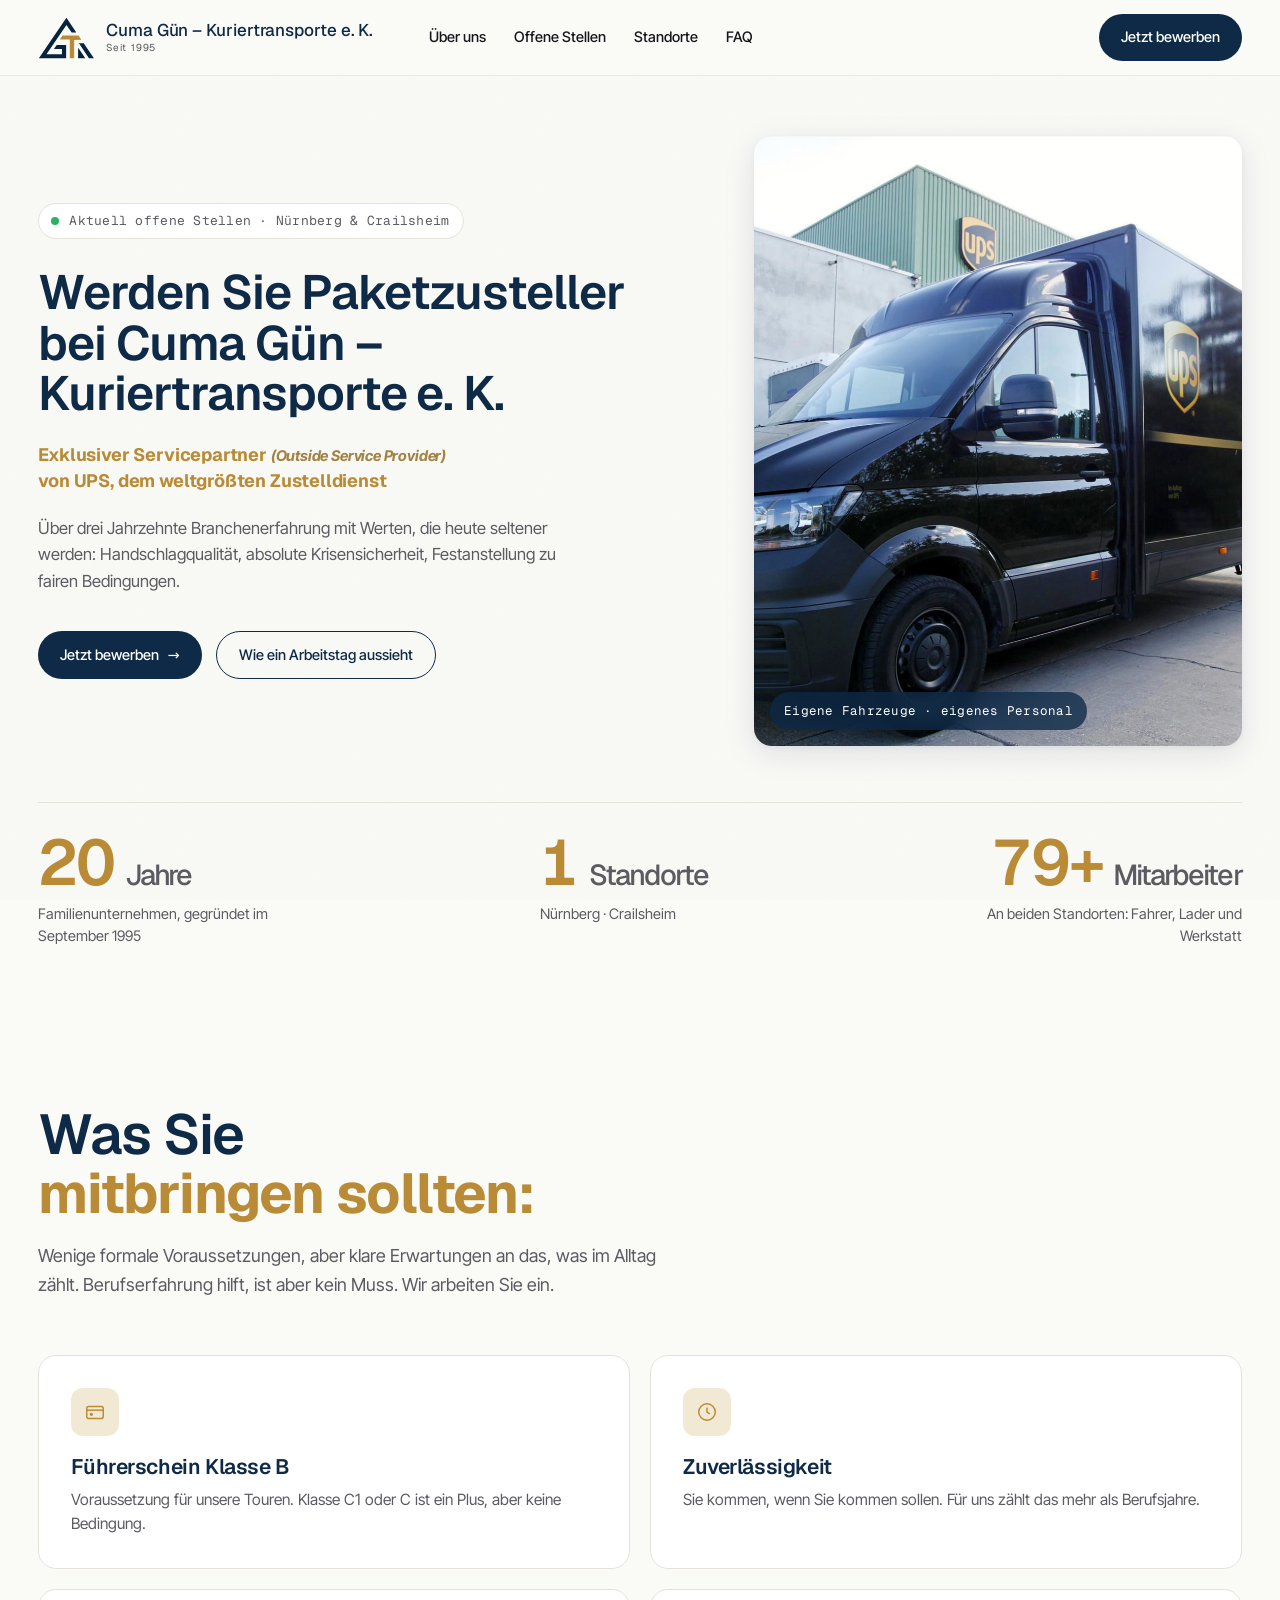
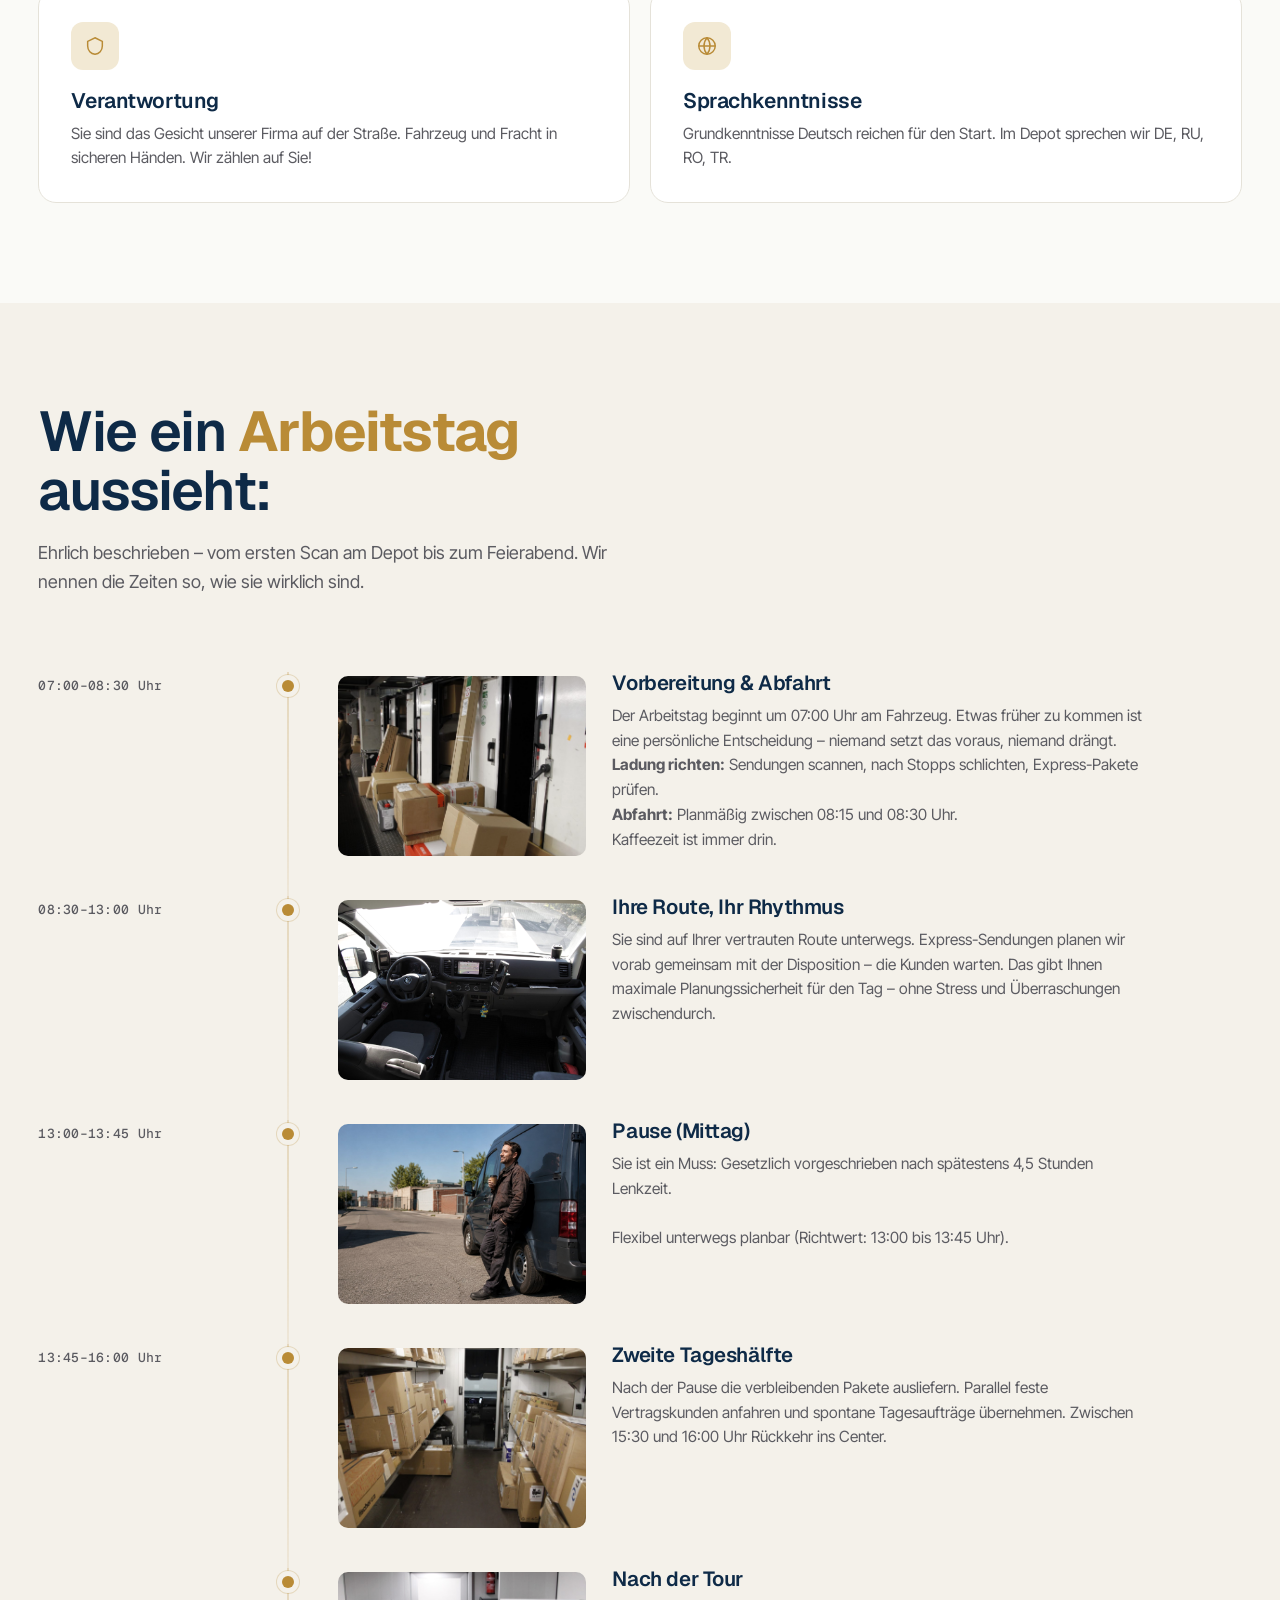
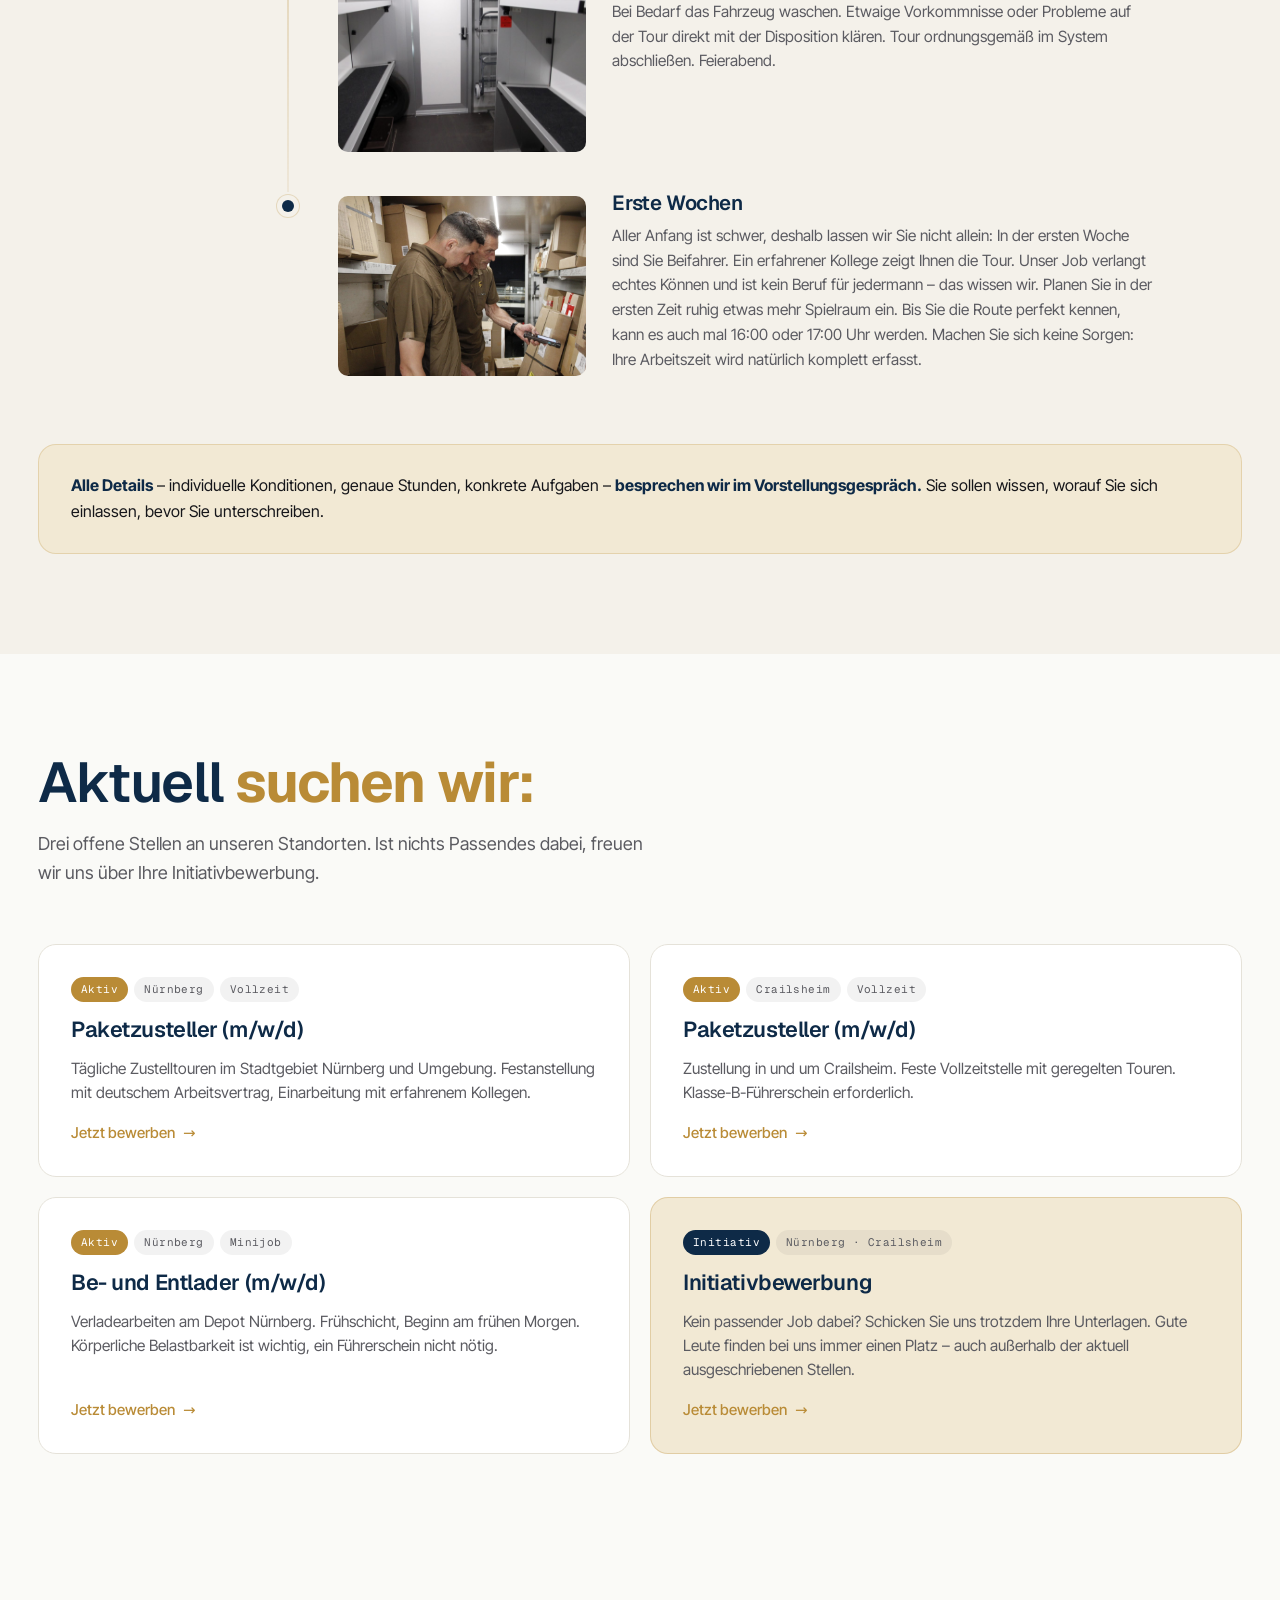
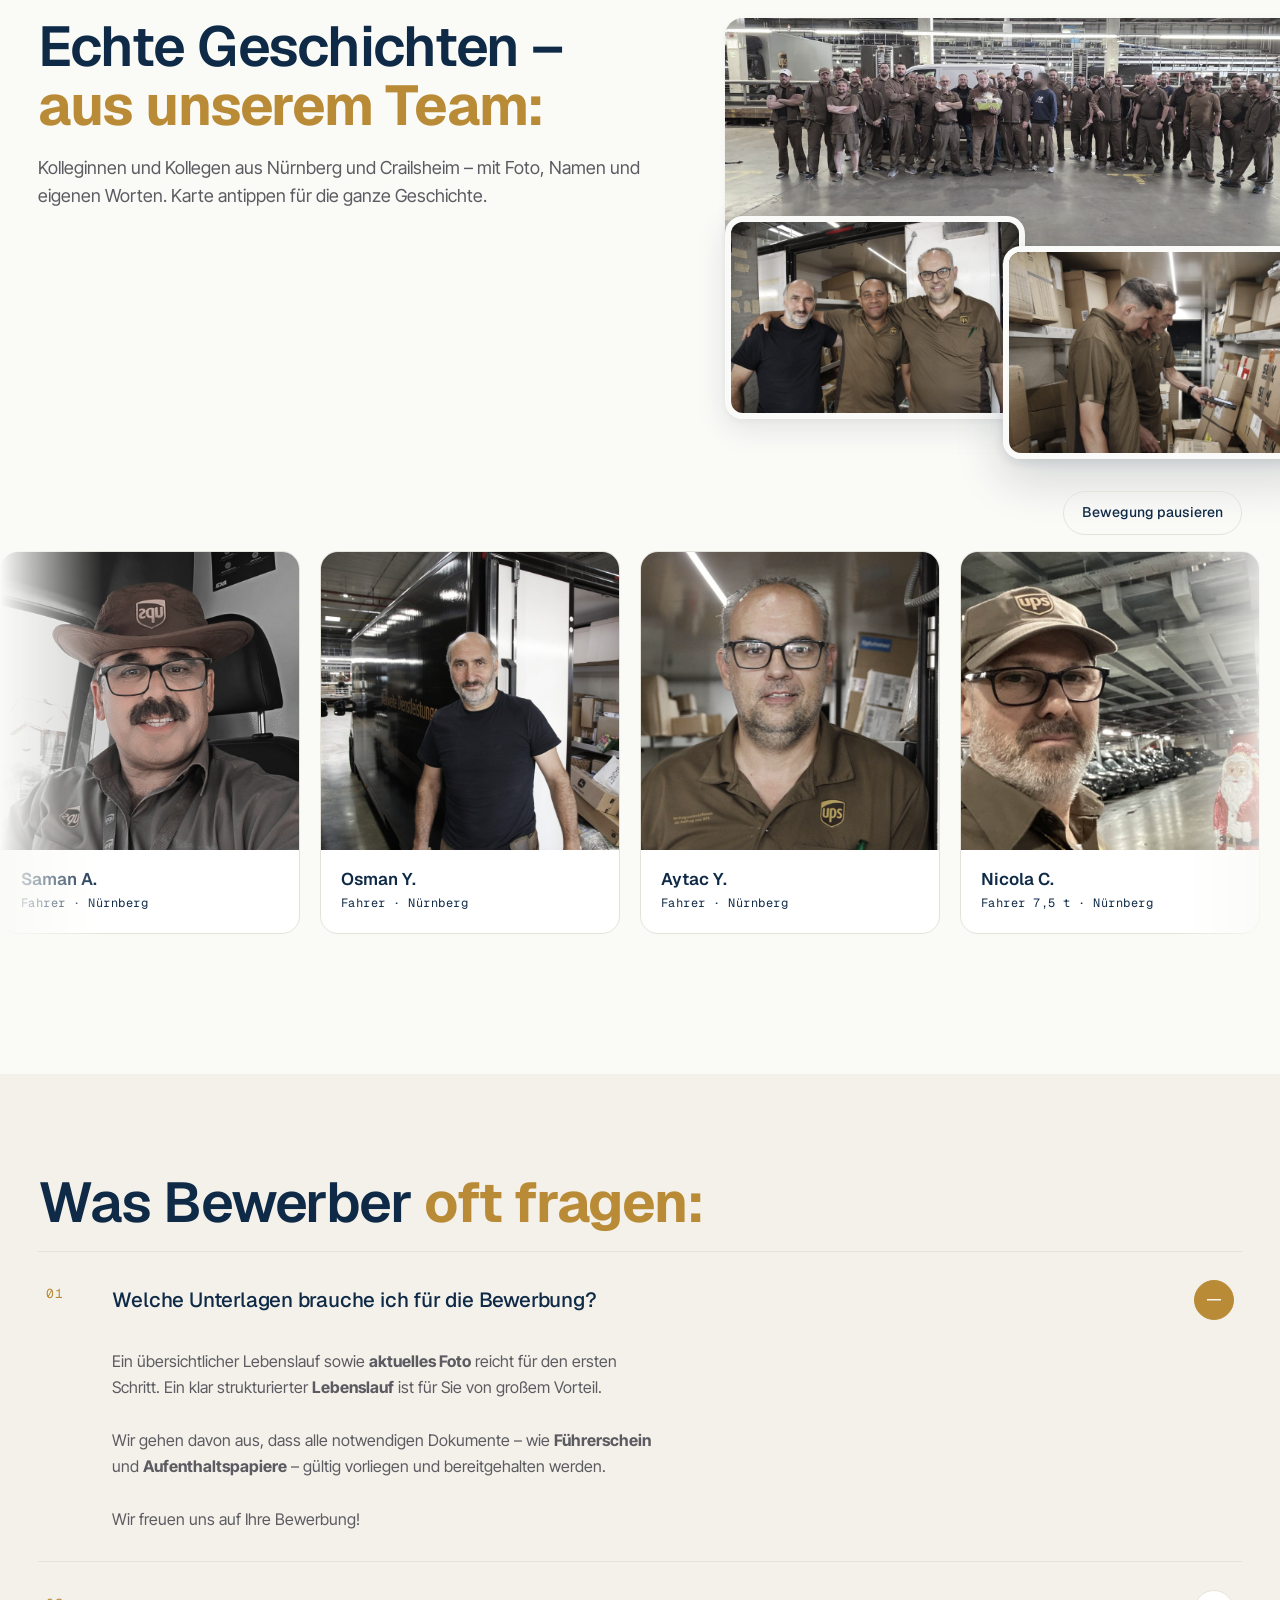
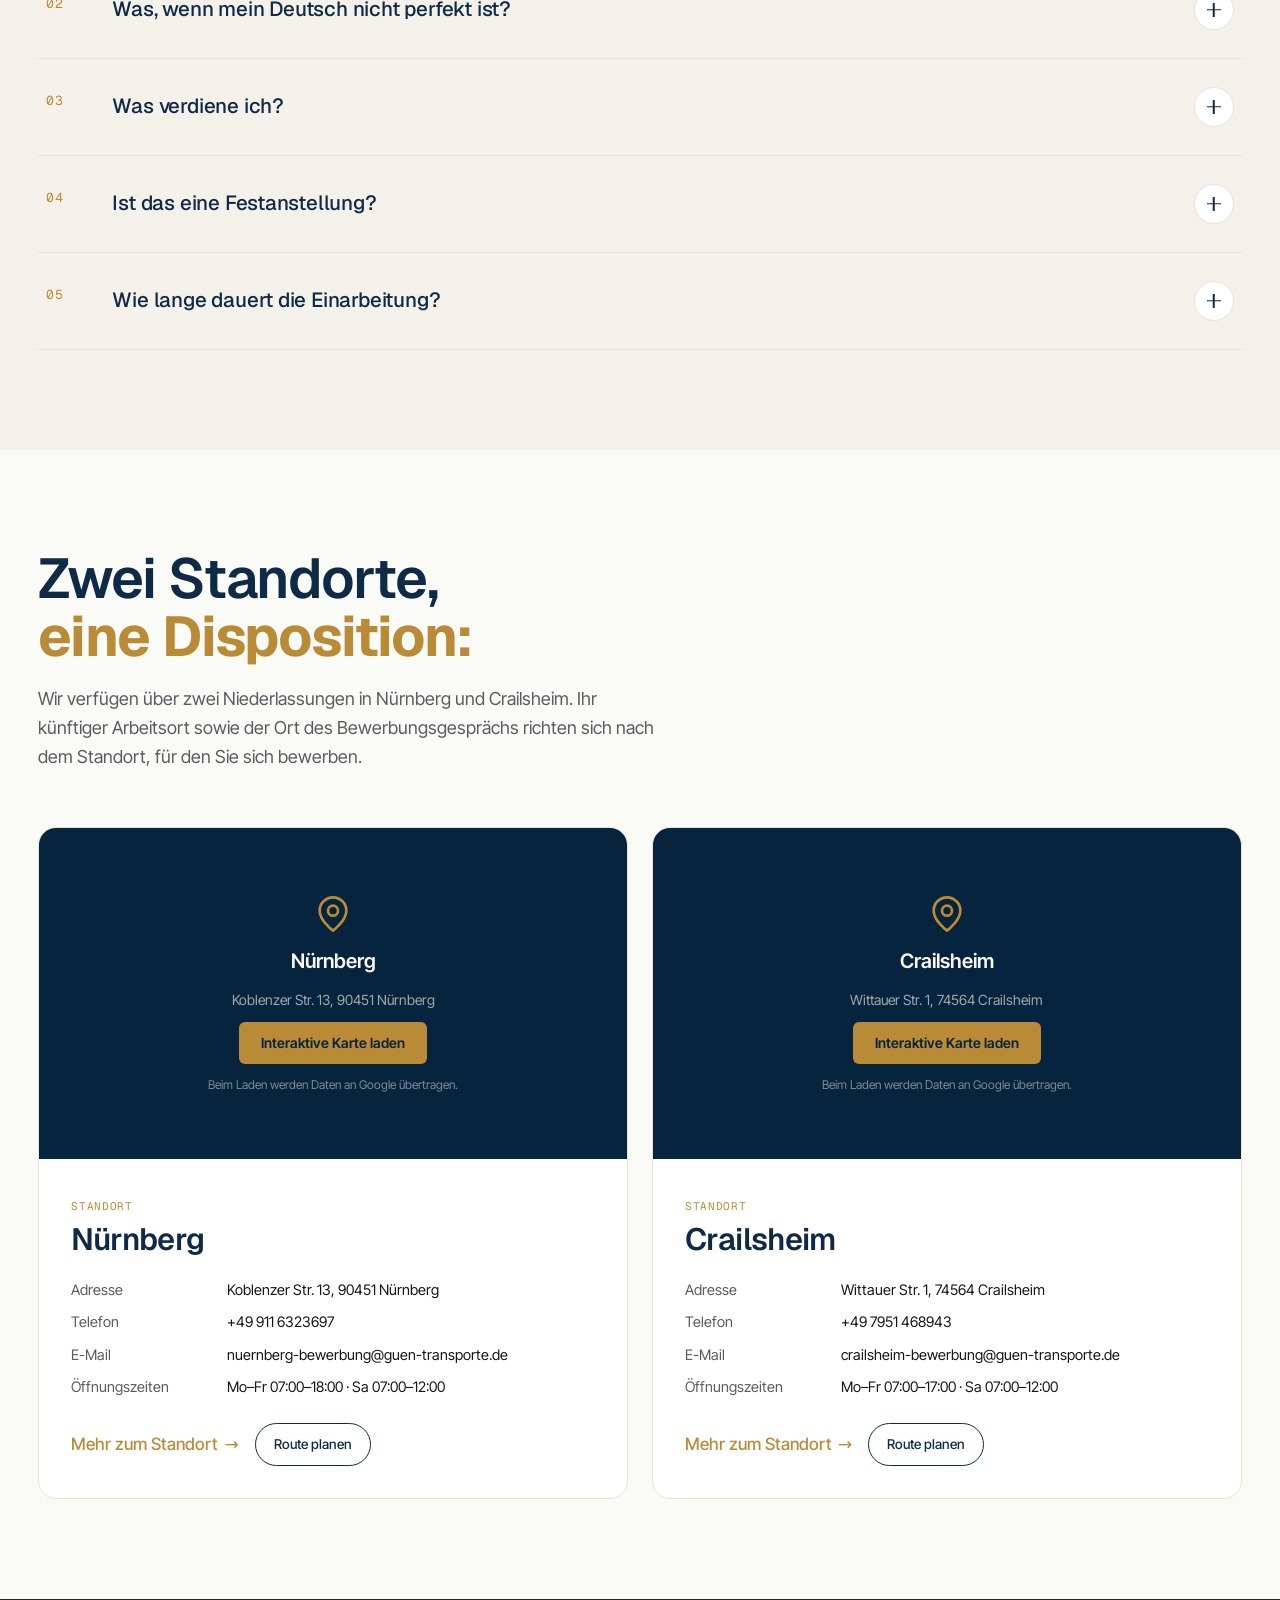
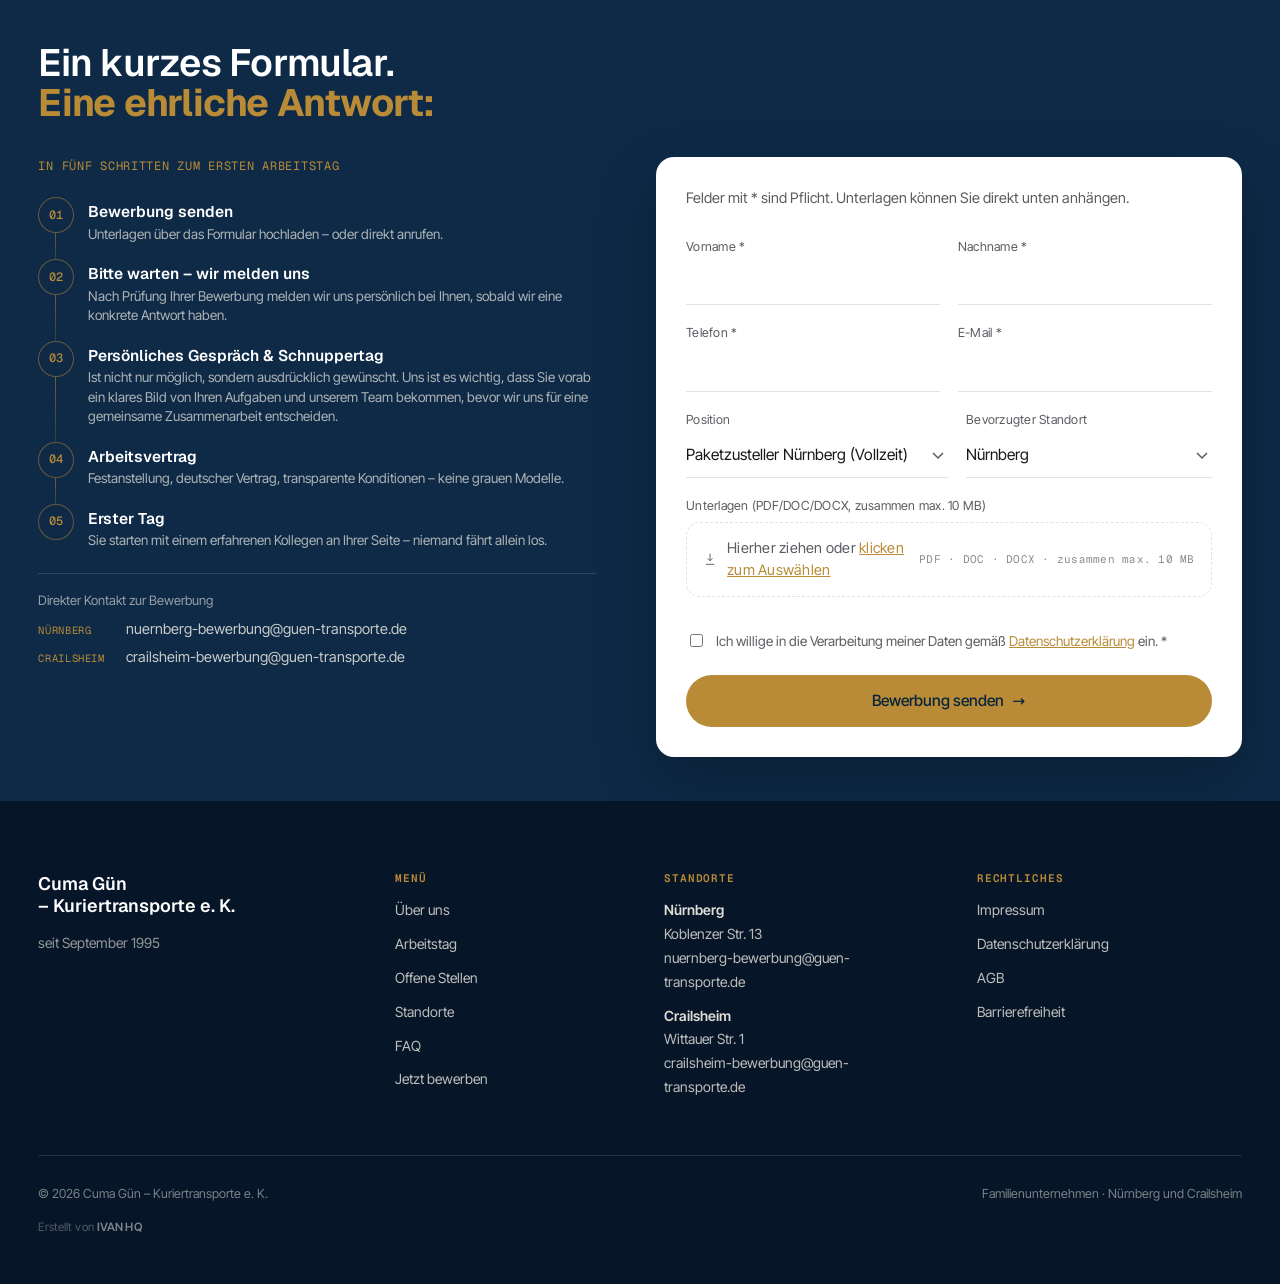
==== commit ae5c7f27: "Bewerbungsformular sendet per E-Mail Versand über FormSubmit an das Postfach des gewählten Standorts" ====
--- a/index.html
+++ b/index.html
@@ -1500,7 +1500,7 @@
         </div>
       </div>
 
-      <form class="form-card" id="applyForm" novalidate aria-labelledby="formTitle">
+      <form class="form-card" id="applyForm" novalidate aria-labelledby="formTitle" method="post" enctype="multipart/form-data" accept-charset="UTF-8">
         <h3 class="form-title visually-hidden" id="formTitle" data-i18n="form_title">Ihre Bewerbung</h3>
         <p class="form-sub" data-i18n="form_sub">Felder mit * sind Pflicht. Unterlagen können Sie direkt unten anhängen.</p>
 
@@ -1544,31 +1544,35 @@
         </div>
 
         <div class="field">
-          <label data-i18n="form_files">Unterlagen (PDF/DOC/DOCX, max. 10 MB)</label>
+          <label data-i18n="form_files">Unterlagen (PDF/DOC/DOCX, zusammen max. 10 MB)</label>
           <label class="drop" id="drop">
-            <input type="file" id="files" accept=".pdf,.doc,.docx" multiple style="display:none;" />
+            <input type="file" id="files" name="attachment" accept=".pdf,.doc,.docx" multiple style="display:none;" />
             <div class="drop__inner">
               <svg width="22" height="22" viewBox="0 0 24 24" fill="none" stroke="currentColor" stroke-width="1.6"><path d="M12 3v12m0 0l-4-4m4 4l4-4M5 21h14"/></svg>
               <span class="drop__text" data-i18n="form_drop">Hierher ziehen oder <u>klicken zum Auswählen</u></span>
-              <span class="drop__hint mono" data-i18n="form_drop_hint">PDF · DOC · DOCX · max. 10 MB</span>
+              <span class="drop__hint mono" data-i18n="form_drop_hint">PDF · DOC · DOCX · zusammen max. 10 MB</span>
             </div>
           </label>
           <div class="filelist" id="filelist"></div>
         </div>
 
         <label class="checkbox">
-          <input type="checkbox" id="dsgvo" required />
+          <input type="checkbox" id="dsgvo" name="Einwilligung" value="Ja, Datenschutzerklärung gelesen und eingewilligt" required />
           <span data-i18n="form_dsgvo">Ich willige in die Verarbeitung meiner Daten gemäß <a href="#datenschutz" data-legal="privacy" style="color:var(--bronze);text-decoration:underline;">Datenschutzerklärung</a> ein. *</span>
         </label>
 
+        <!-- Spamschutz: Feld bleibt für Menschen unsichtbar und leer -->
+        <input type="text" name="_honey" tabindex="-1" autocomplete="off" aria-hidden="true" class="form-honey" />
+
         <button type="submit" class="btn btn--bronze form-submit"><span data-i18n="form_submit">Bewerbung senden</span> <span class="arrow">→</span></button>
+        <p class="form-error" id="formError" role="alert" hidden></p>
 
         <div class="form-success" id="formSuccess">
           <div class="form-success__icon">
             <svg width="28" height="28" viewBox="0 0 24 24" fill="none" stroke="currentColor" stroke-width="2.2" stroke-linecap="round" stroke-linejoin="round"><path d="M5 13l4 4L19 7"/></svg>
           </div>
           <div class="form-success__title" data-i18n="form_ok_title">Vielen Dank!</div>
-          <p class="form-success__text" data-i18n="form_ok_text">Vielen Dank für Ihr Interesse. Unser Online-Formular wird derzeit fertiggestellt. Bitte senden Sie Ihre Unterlagen vorerst per E-Mail an <a href="mailto:nuernberg-bewerbung@guen-transporte.de" style="color:var(--bronze);text-decoration:underline;">nuernberg-bewerbung@guen-transporte.de</a></p>
+          <p class="form-success__text" data-i18n="form_ok_text">Ihre Bewerbung ist bei uns eingegangen. Wir melden uns so schnell wie möglich bei Ihnen.</p>
         </div>
       </form>
     </div>
@@ -1807,6 +1811,9 @@
   text-align: center;
 }
 .form-success.show { display: flex; }
+.form-error { margin: 12px 0 0; color: #b3261e; font-size: 14px; line-height: 1.45; }
+.form-honey { position: absolute; left: -9999px; width: 1px; height: 1px; opacity: 0; }
+.form-submit[disabled] { opacity: .65; cursor: progress; }
 .form-success__icon {
   width: 64px; height: 64px;
   border-radius: 50%;
@@ -2316,9 +2323,10 @@
 <p>Rechtsgrundlage ist Ihre Einwilligung nach Art. 6 Abs. 1 lit. a DSGVO, die Sie durch das Anklicken der Schaltfläche erteilen. Die Einwilligung gilt für den jeweiligen Seitenaufruf; laden Sie die Seite neu, ist die Karte wieder deaktiviert.</p>
 <p>Dasselbe gilt für die Schaltfläche „Route planen“: Diese öffnet Google Maps in einem neuen Fenster. Für die dortige Datenverarbeitung ist Google verantwortlich.</p>
 <p>Weitere Informationen finden Sie in der Datenschutzerklärung von Google.</p>
-<h3>6. Bewerbung per E-Mail</h3>
-
-<p>Bewerbungen erreichen uns derzeit per E-Mail. Wir verarbeiten dabei die von Ihnen übermittelten Angaben und Unterlagen, etwa Kontaktdaten, Lebenslauf, Anschreiben und Zeugnisse.</p>
+<h3>6. Bewerbung über das Online-Formular oder per E-Mail</h3>
+
+<p>Sie können sich über das Bewerbungsformular auf dieser Website oder per E-Mail bewerben. Wir verarbeiten dabei die von Ihnen übermittelten Angaben und Unterlagen, etwa Name, Telefonnummer, E-Mail-Adresse, gewünschte Stelle und Standort, Lebenslauf, Anschreiben und Zeugnisse.</p>
+<p>Für die technische Übermittlung des Bewerbungsformulars nutzen wir den Dienst FormSubmit (formsubmit.co). Wenn Sie das Formular absenden, werden Ihre Angaben und angehängten Unterlagen an die Server dieses Dienstes übertragen und von dort als E-Mail an das Bewerbungspostfach des von Ihnen gewählten Standorts weitergeleitet. Der Dienst kann die Übermittlung zu Zwecken der Zustellung vorübergehend speichern. Eine Verarbeitung außerhalb der Europäischen Union, insbesondere in den USA, kann dabei nicht ausgeschlossen werden. Wenn Sie dies nicht wünschen, senden Sie Ihre Bewerbung bitte direkt per E-Mail an nuernberg-bewerbung@guen-transporte.de oder crailsheim-bewerbung@guen-transporte.de.</p>
 <p>Zweck der Verarbeitung ist die Prüfung Ihrer Eignung für die ausgeschriebene Stelle und die Durchführung des Bewerbungsverfahrens.</p>
 <p>Rechtsgrundlage ist Art. 88 Abs. 1 DSGVO in Verbindung mit § 26 Abs. 1 BDSG. Die Verarbeitung ist für die Entscheidung über die Begründung eines Beschäftigungsverhältnisses erforderlich.</p>
 <p>Im Falle einer Absage bewahren wir Ihre Daten zur Abwehr möglicher Rechtsansprüche, etwa nach dem Allgemeinen Gleichbehandlungsgesetz, für längstens sechs Monate nach Versand der Absage auf und löschen sie anschließend. Rechtsgrundlage hierfür ist Art. 6 Abs. 1 lit. f DSGVO; das berechtigte Interesse besteht in der Beweisführung in einem möglichen Rechtsstreit.</p>
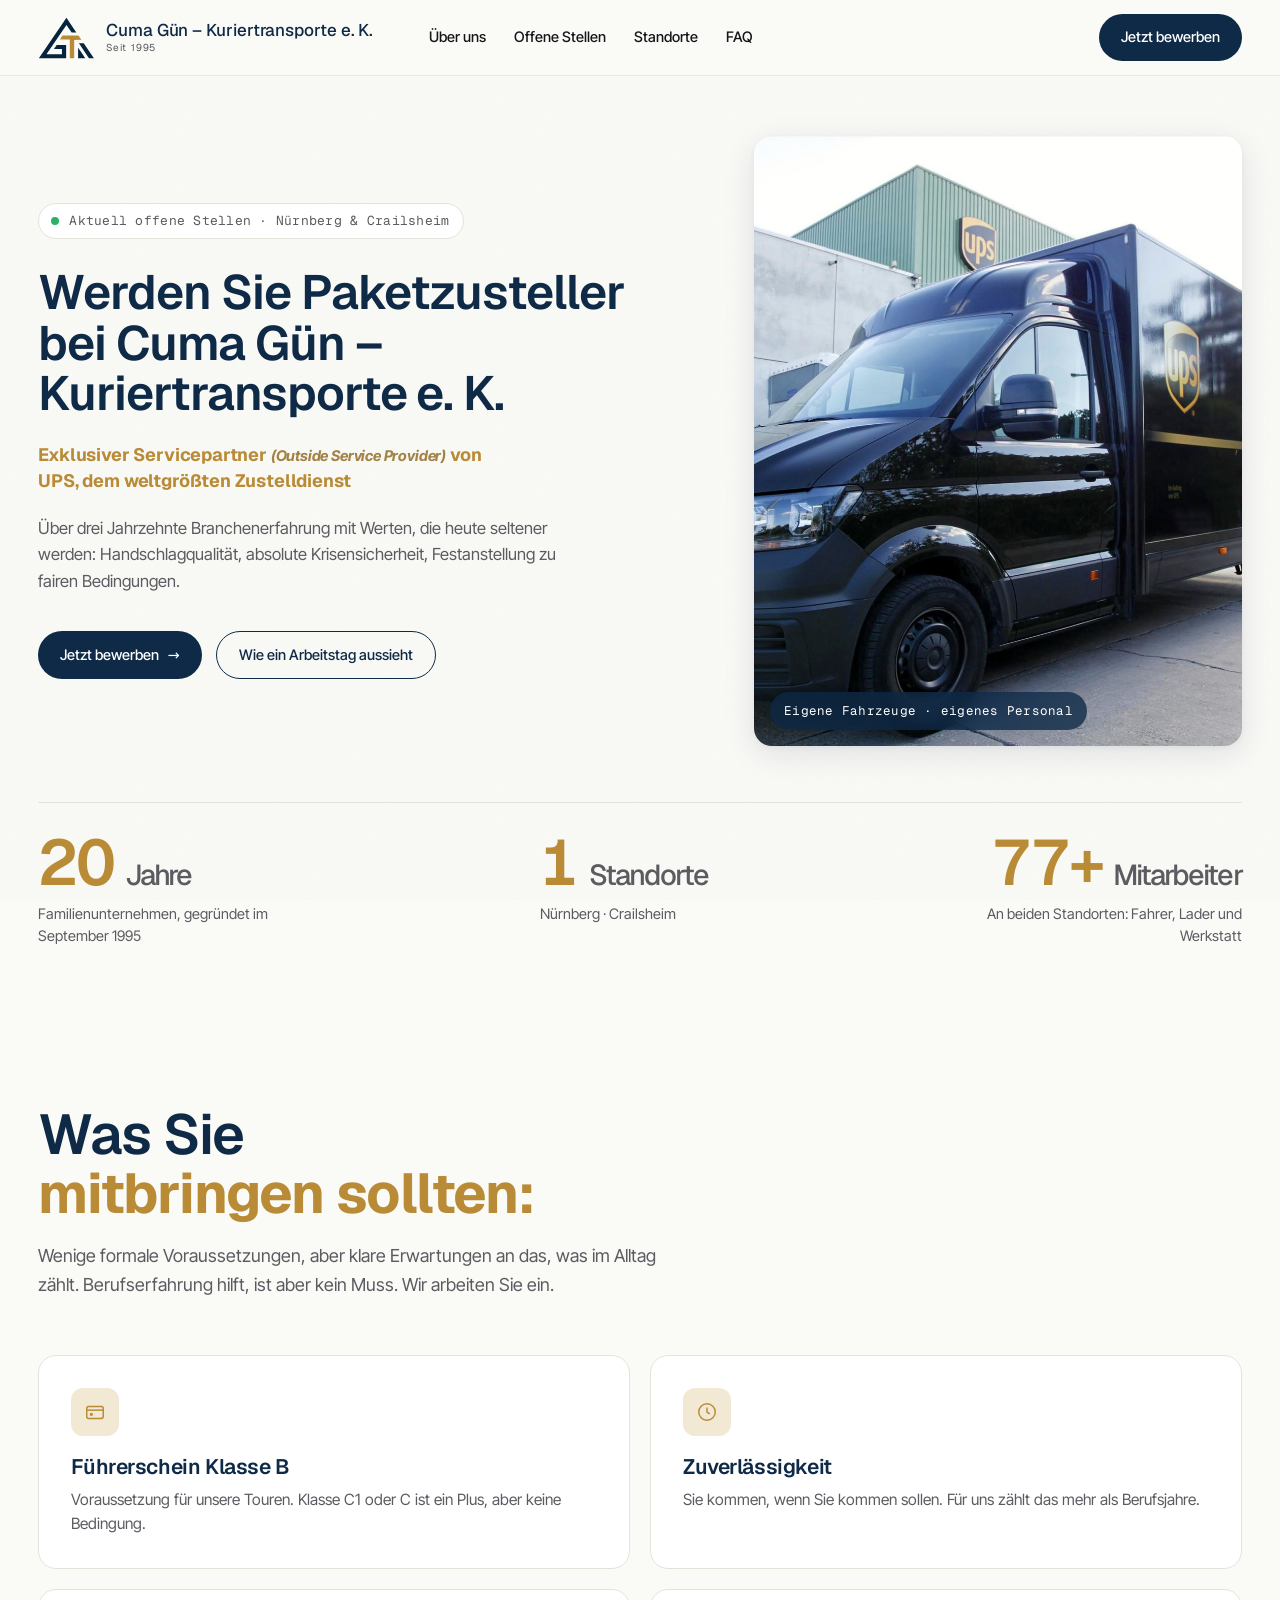
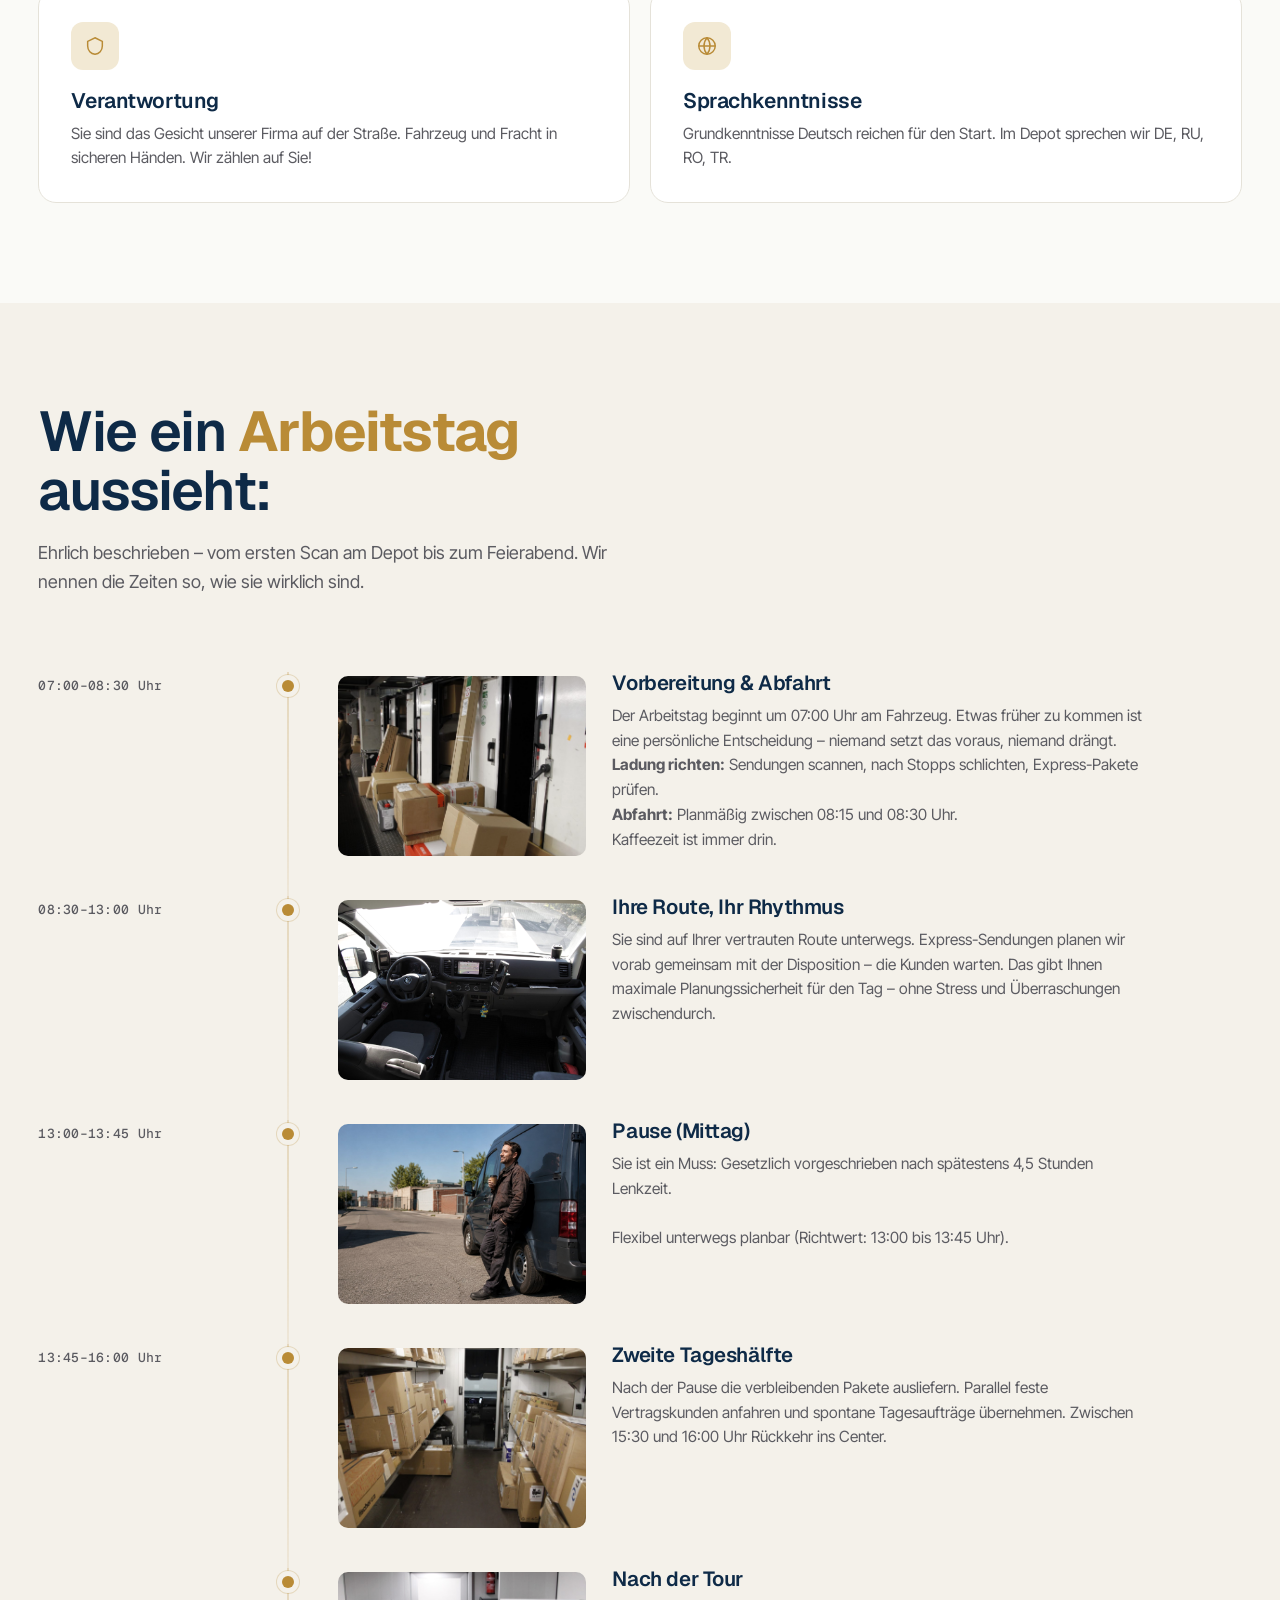
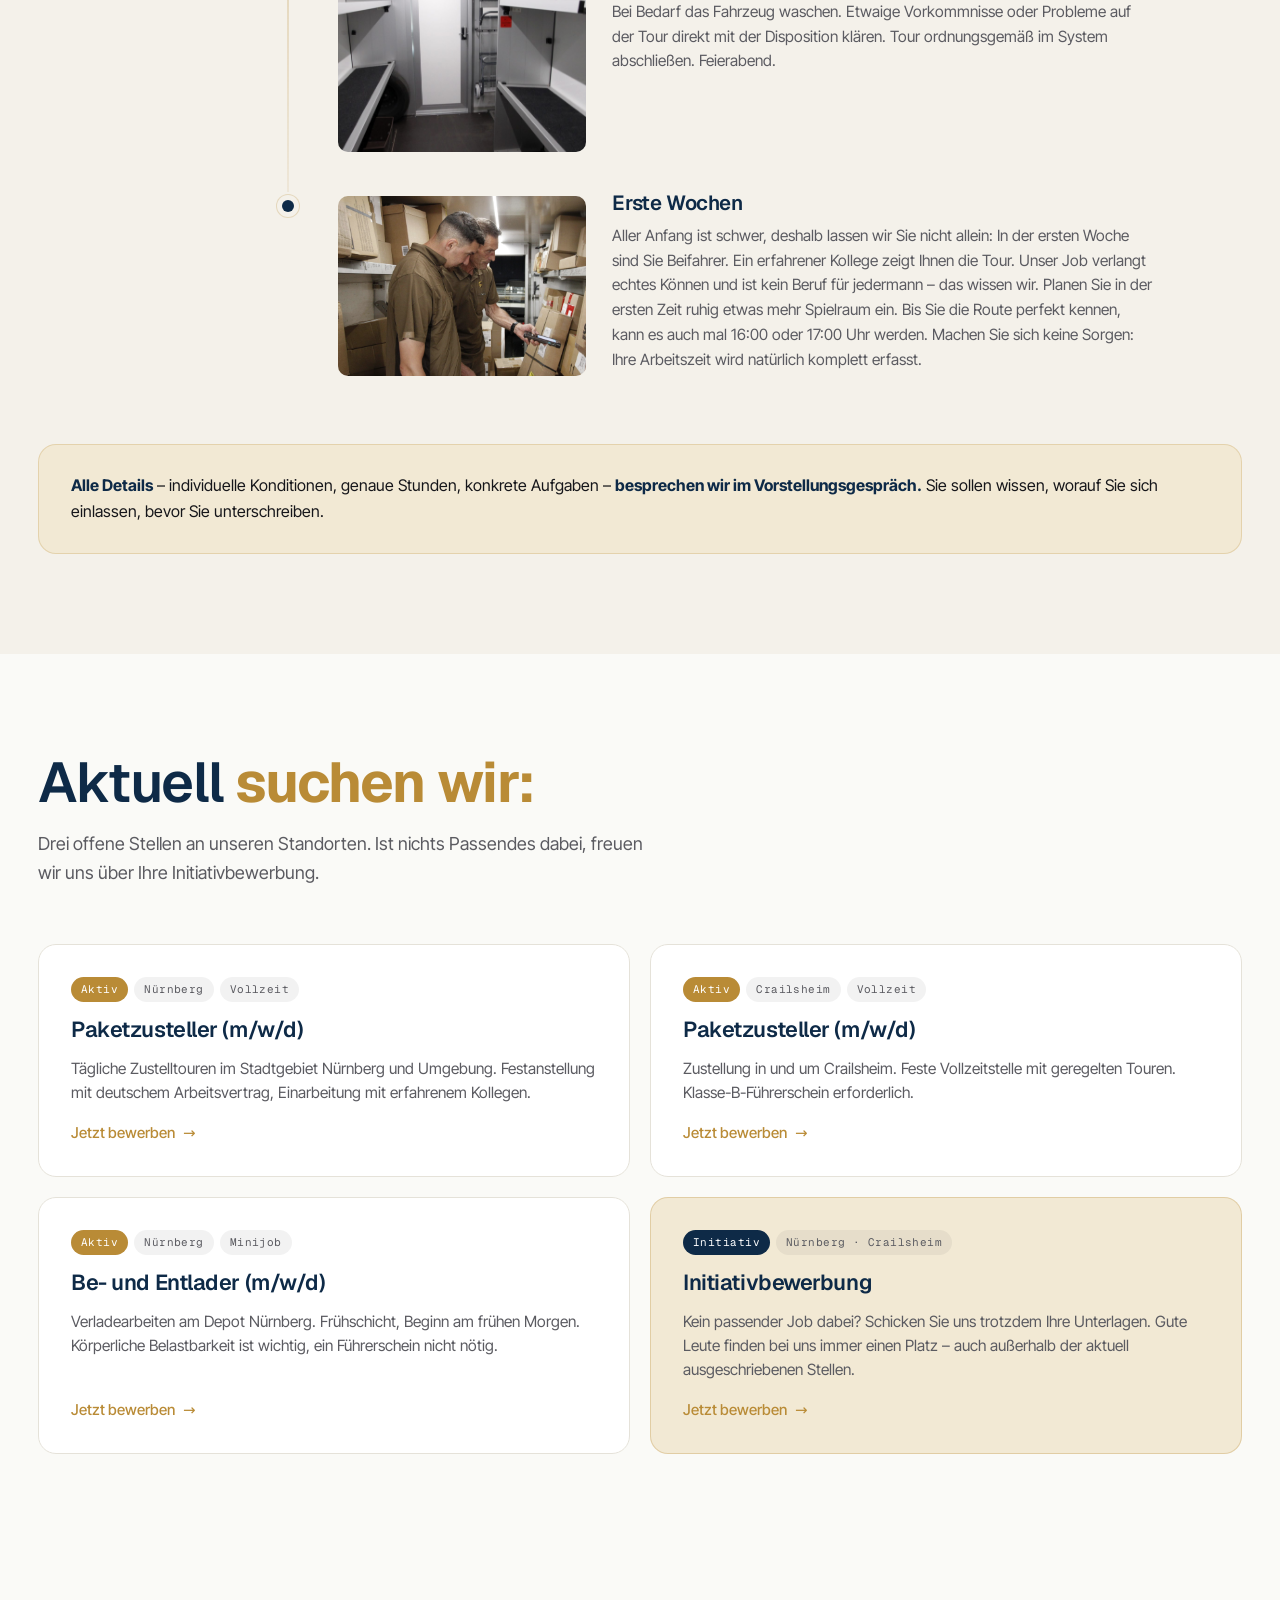
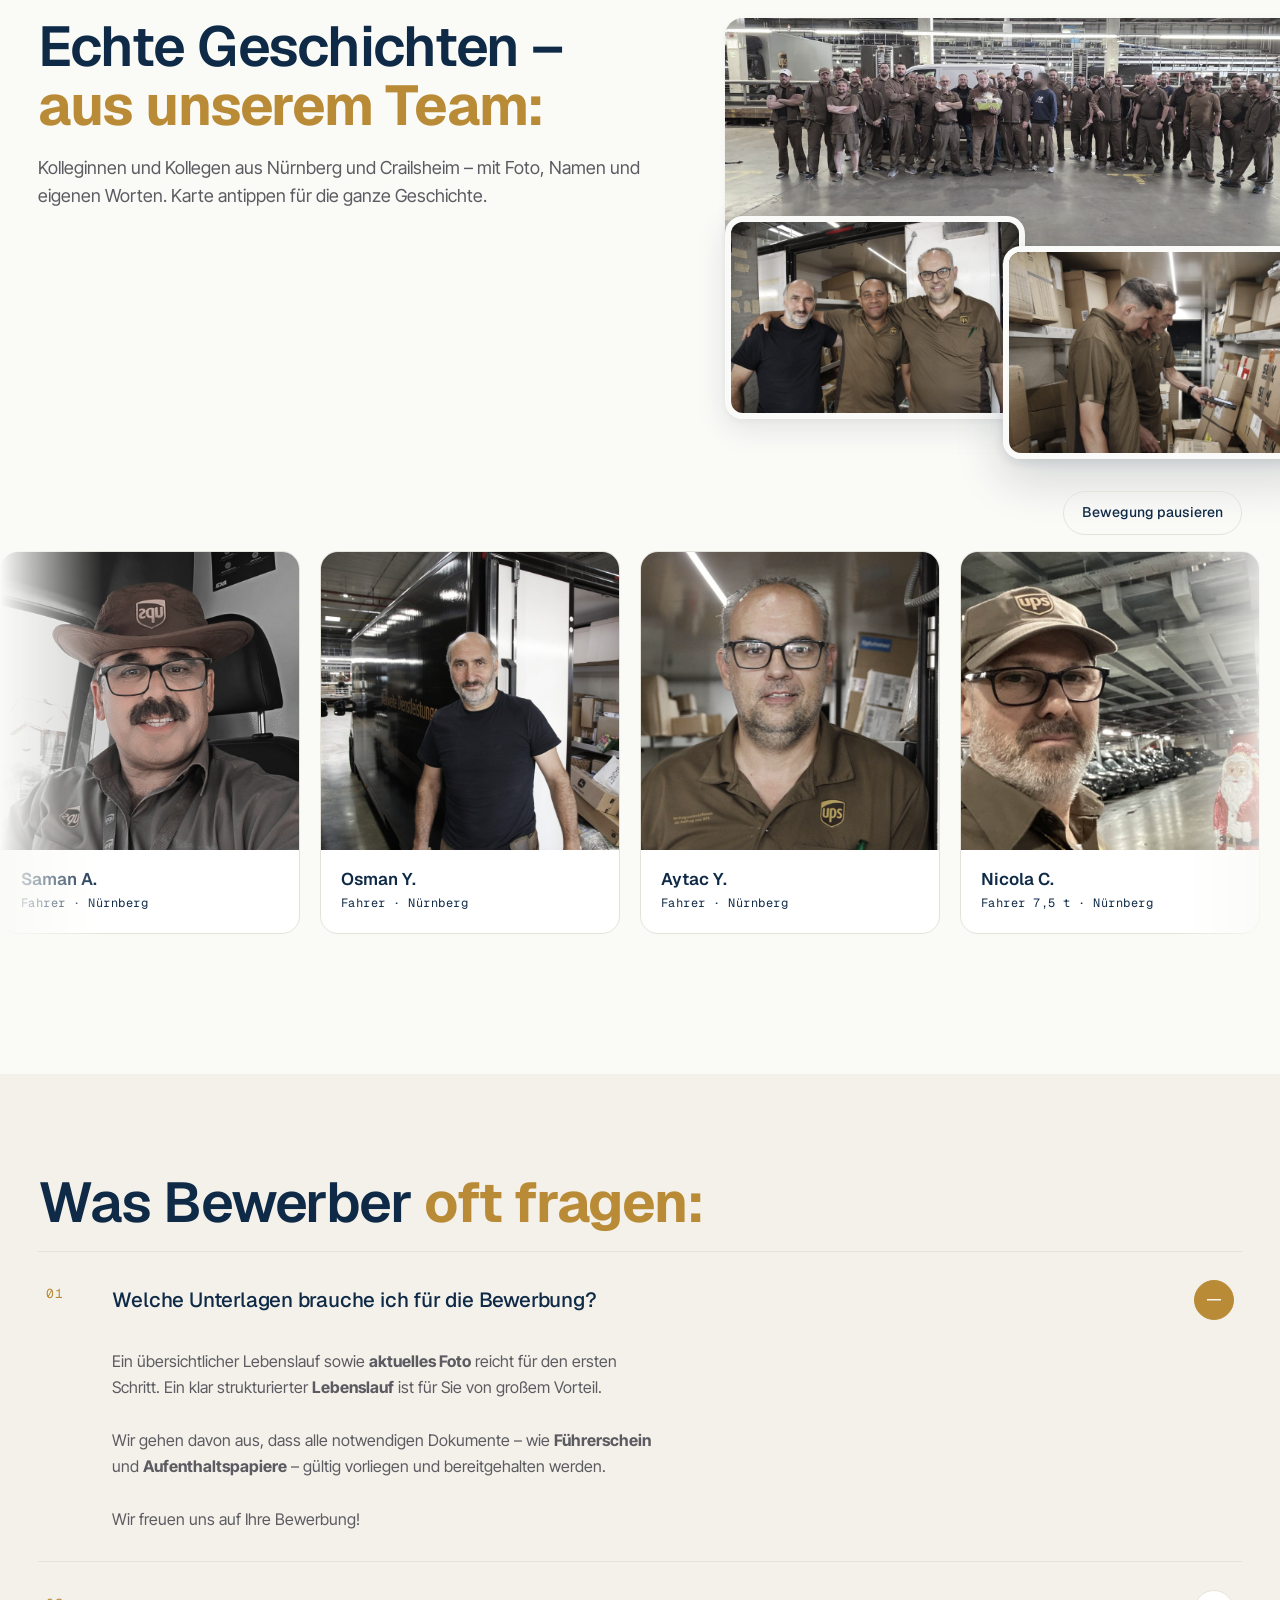
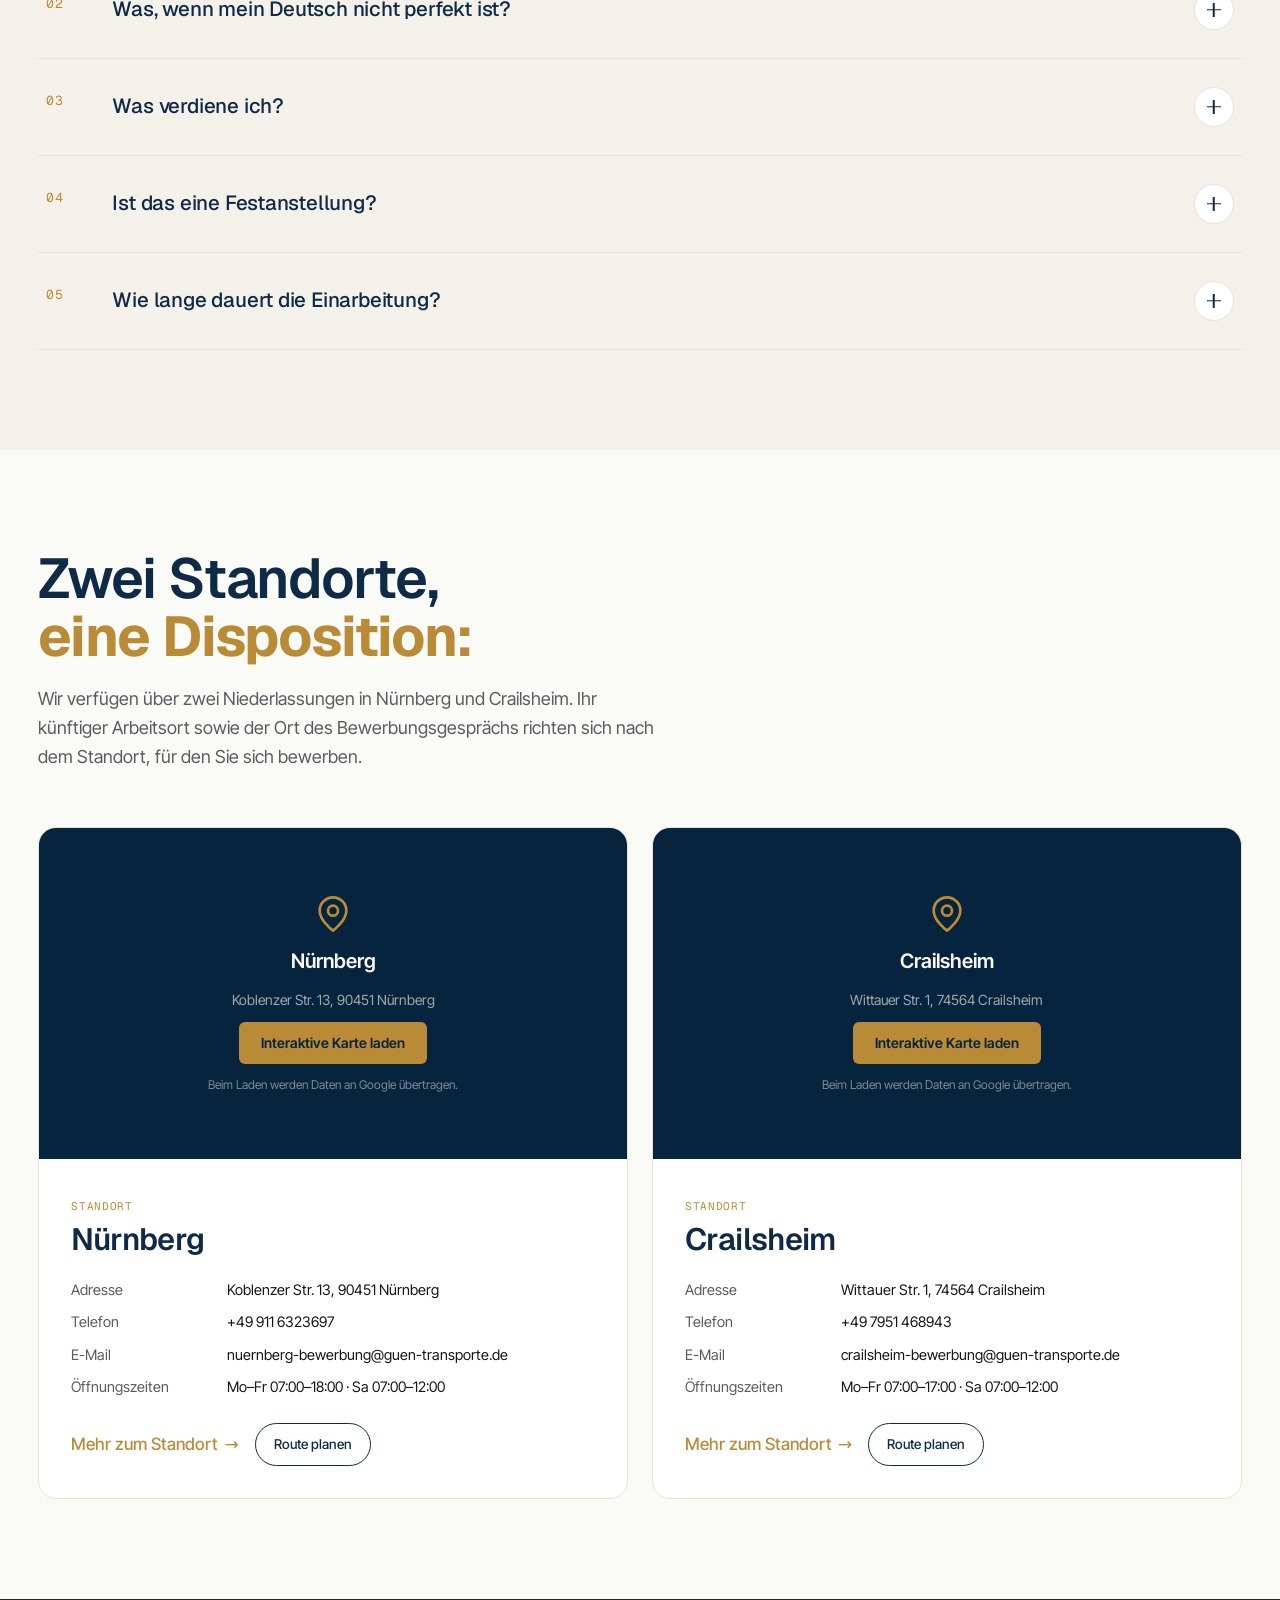
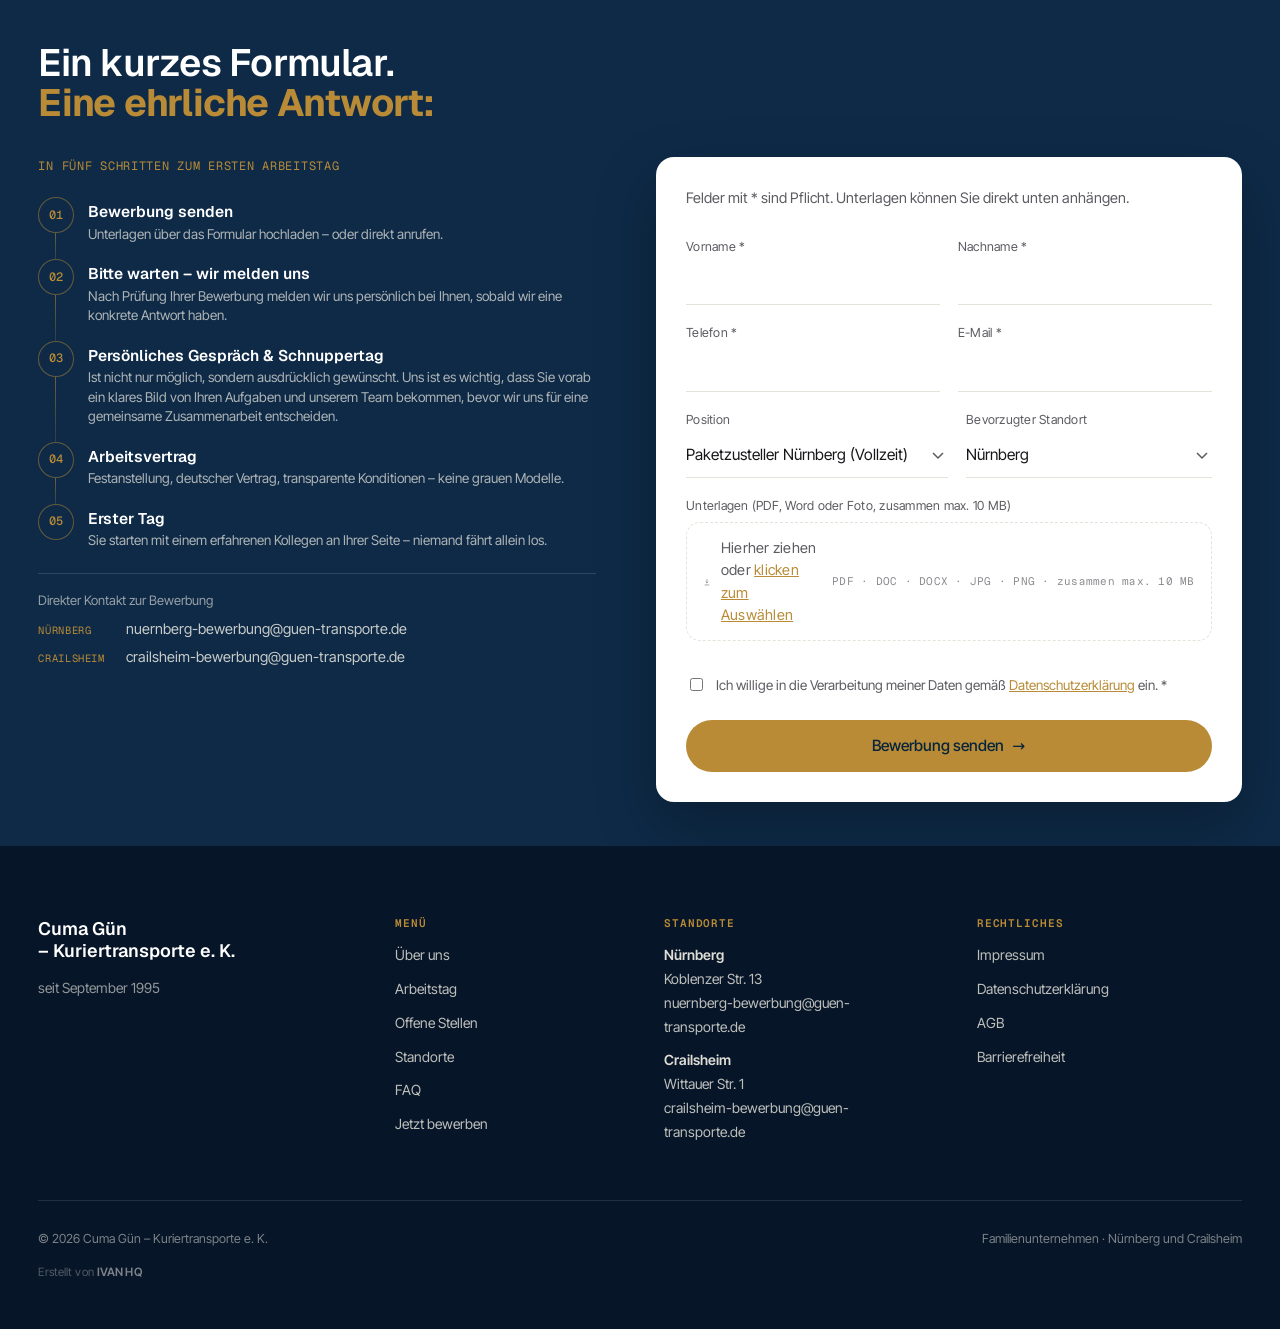
==== commit b8a4ac67: "Bewerbungsformular: auch Fotos (JPG, PNG, HEIC) als Anhang" ====
--- a/index.html
+++ b/index.html
@@ -1544,13 +1544,13 @@
         </div>
 
         <div class="field">
-          <label data-i18n="form_files">Unterlagen (PDF/DOC/DOCX, zusammen max. 10 MB)</label>
+          <label data-i18n="form_files">Unterlagen (PDF, Word oder Foto, zusammen max. 10 MB)</label>
           <label class="drop" id="drop">
-            <input type="file" id="files" name="attachment" accept=".pdf,.doc,.docx" multiple style="display:none;" />
+            <input type="file" id="files" name="attachment" accept=".pdf,.doc,.docx,.jpg,.jpeg,.png,.heic,.heif,image/*" multiple style="display:none;" />
             <div class="drop__inner">
               <svg width="22" height="22" viewBox="0 0 24 24" fill="none" stroke="currentColor" stroke-width="1.6"><path d="M12 3v12m0 0l-4-4m4 4l4-4M5 21h14"/></svg>
               <span class="drop__text" data-i18n="form_drop">Hierher ziehen oder <u>klicken zum Auswählen</u></span>
-              <span class="drop__hint mono" data-i18n="form_drop_hint">PDF · DOC · DOCX · zusammen max. 10 MB</span>
+              <span class="drop__hint mono" data-i18n="form_drop_hint">PDF · DOC · DOCX · JPG · PNG · zusammen max. 10 MB</span>
             </div>
           </label>
           <div class="filelist" id="filelist"></div>
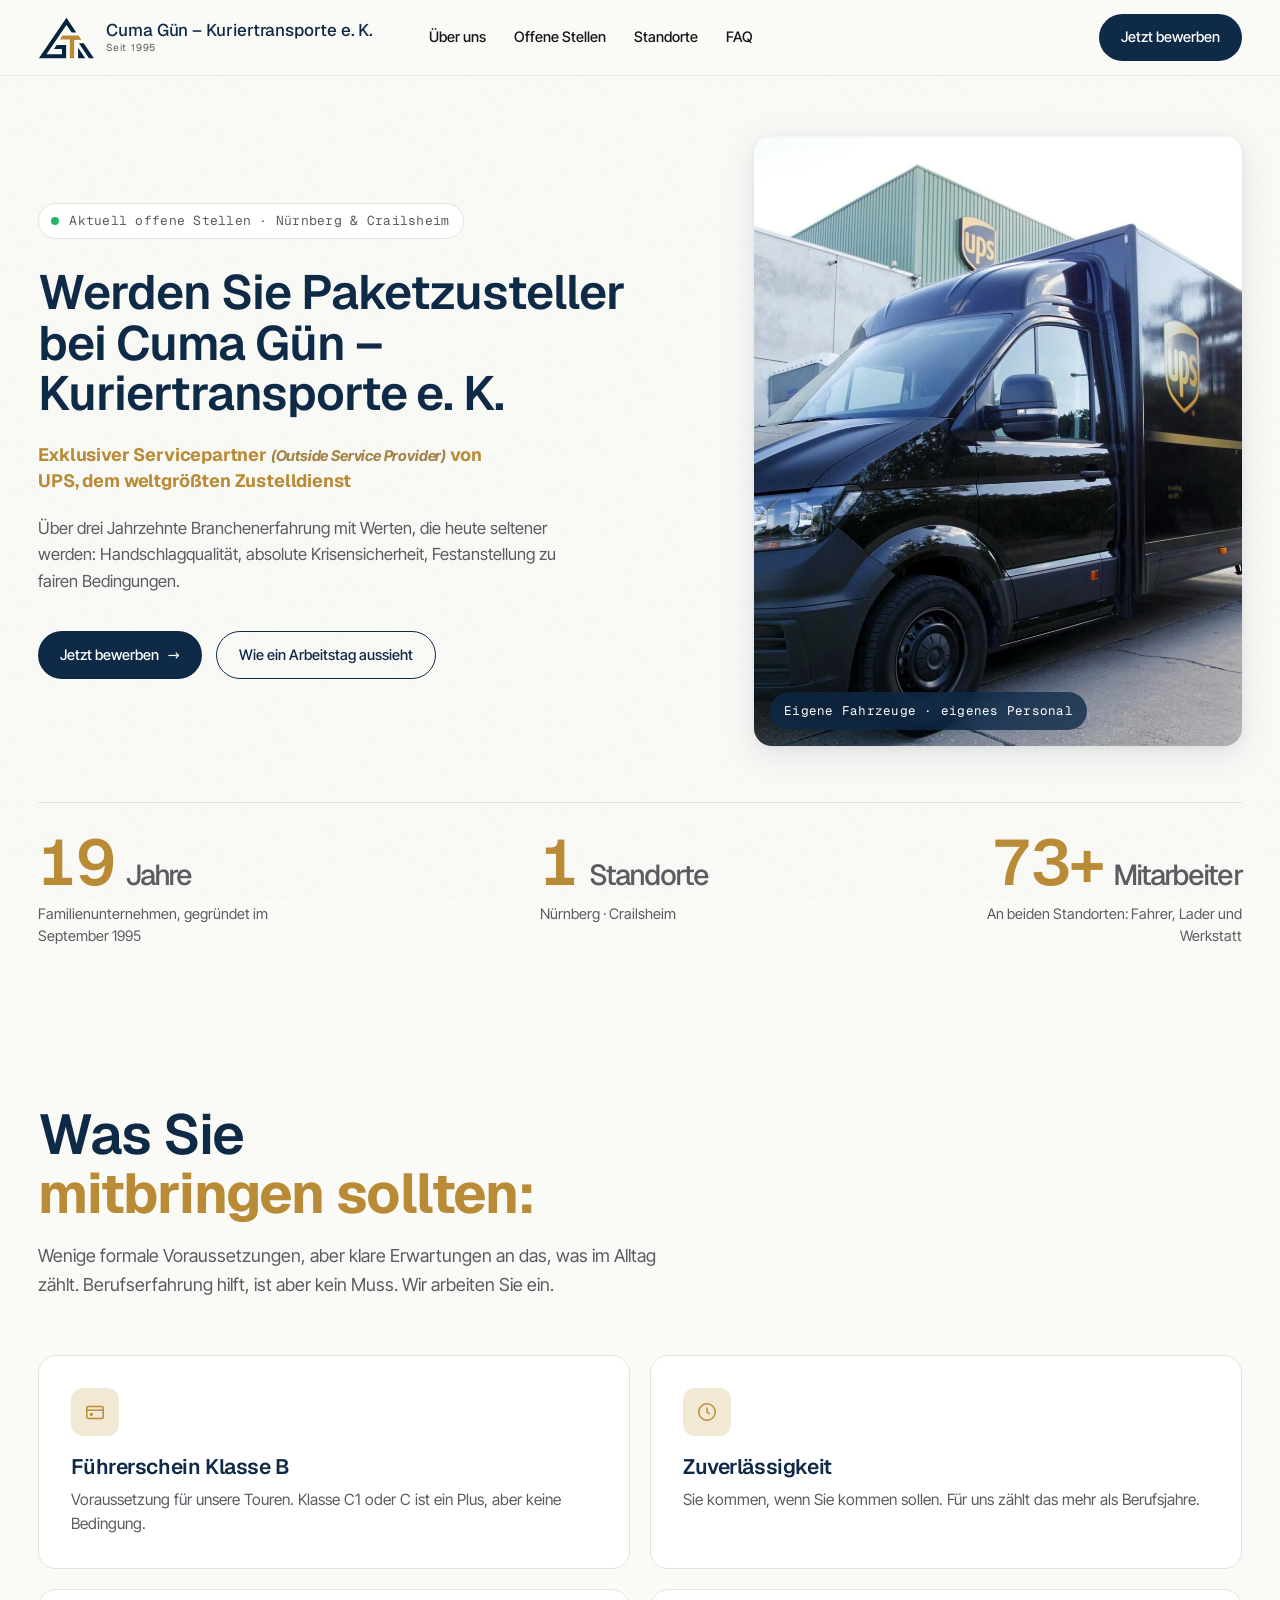
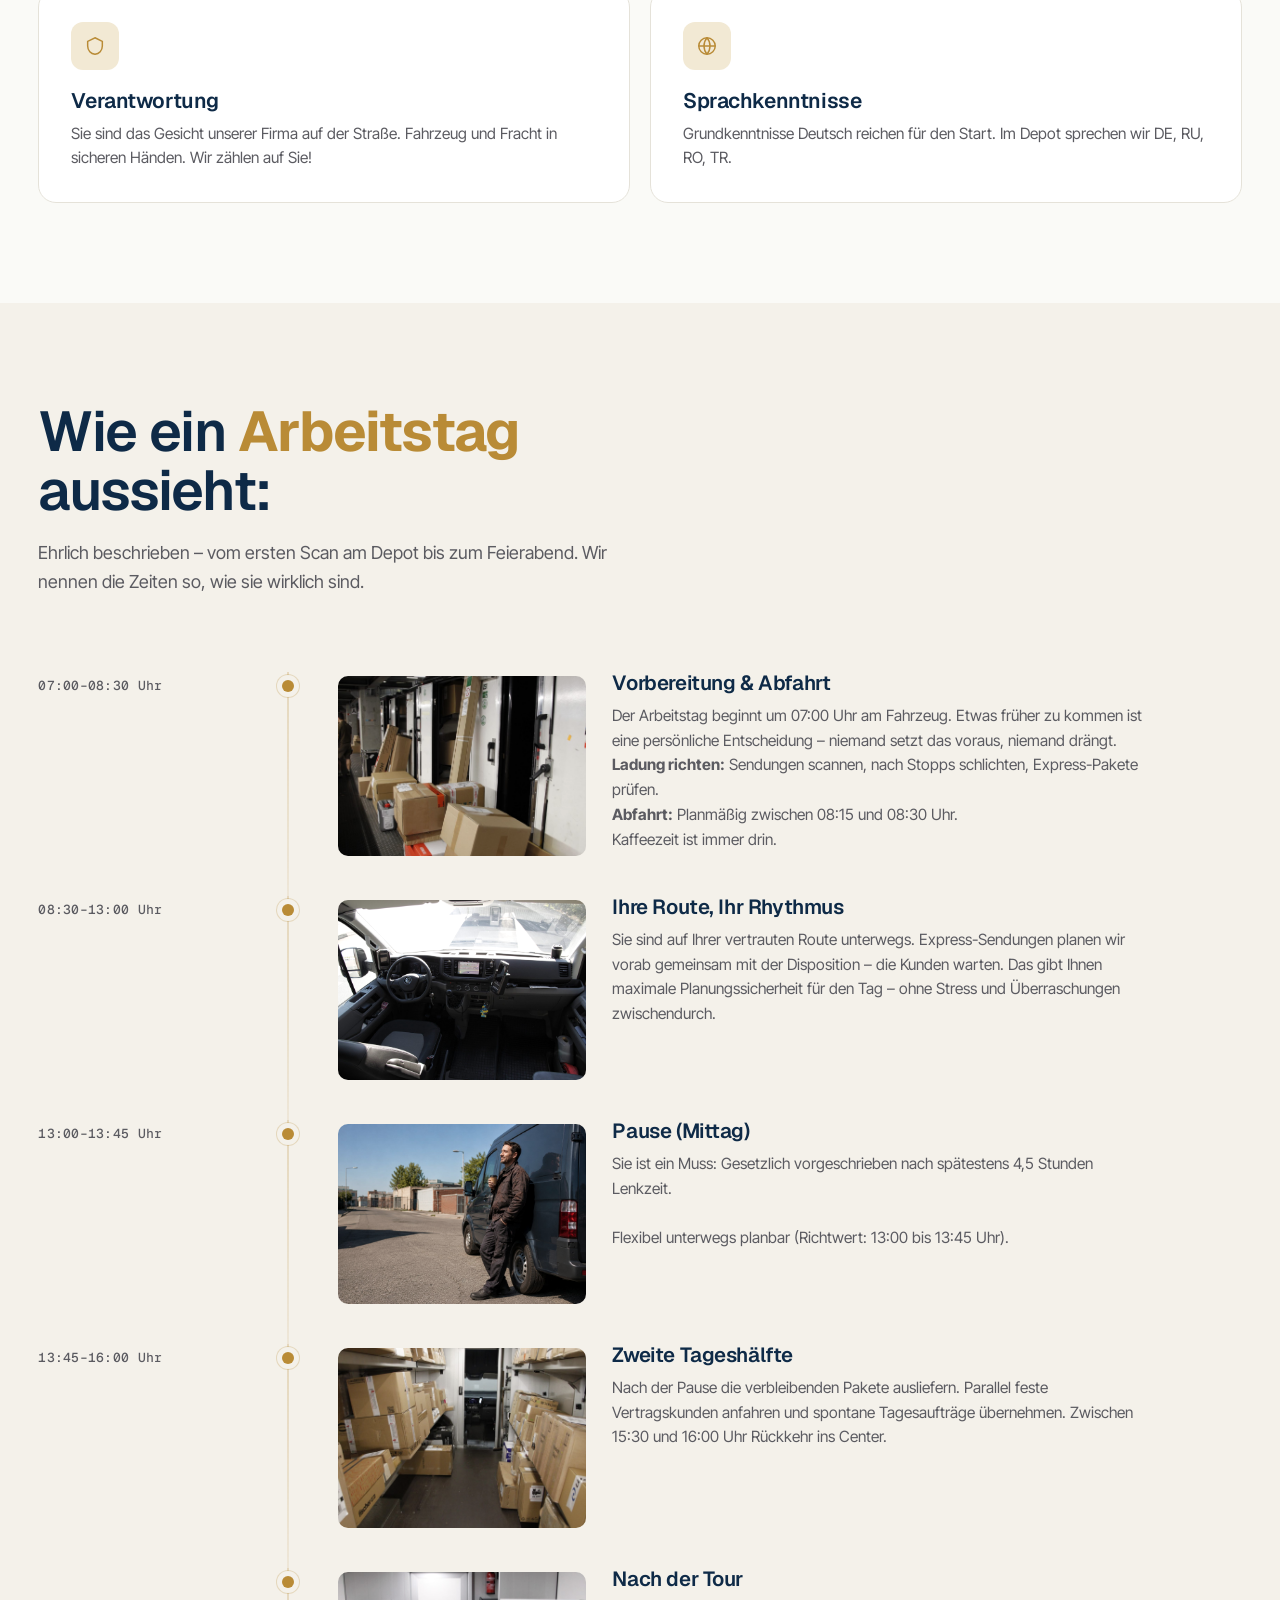
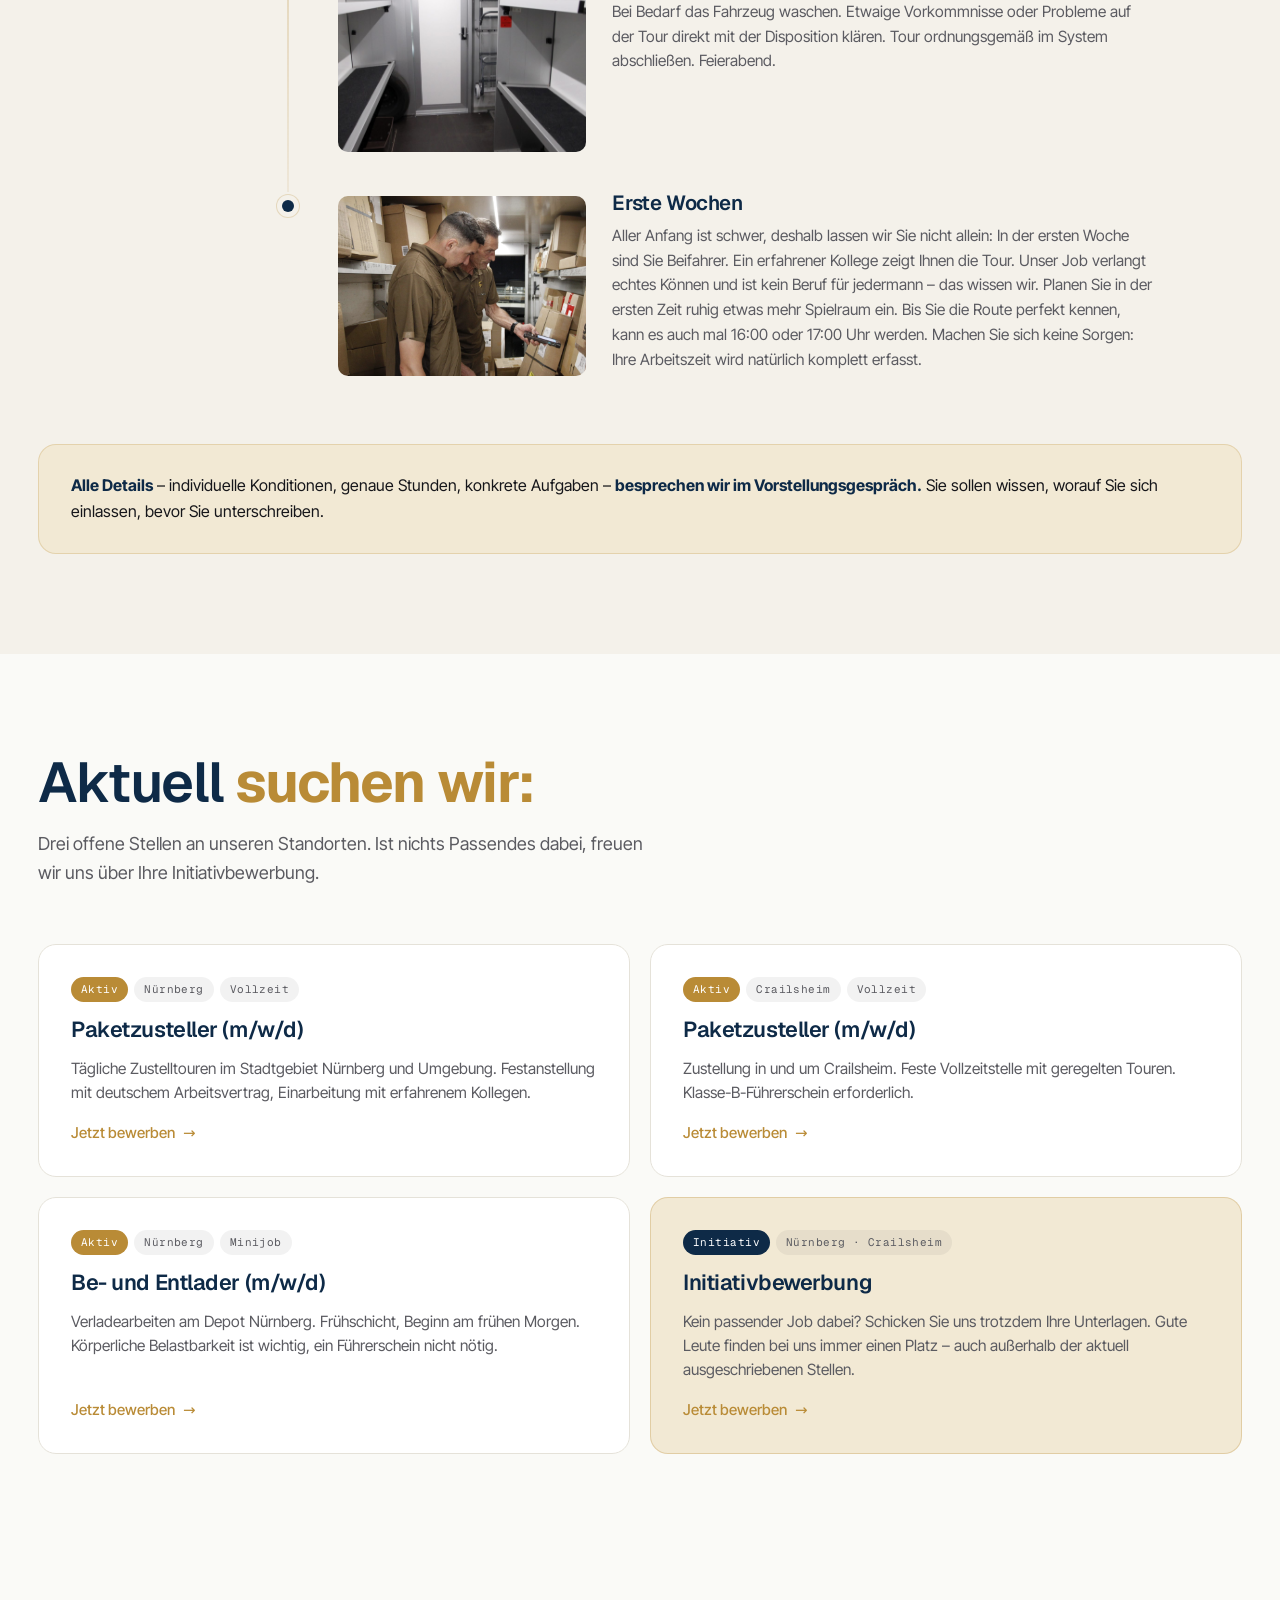
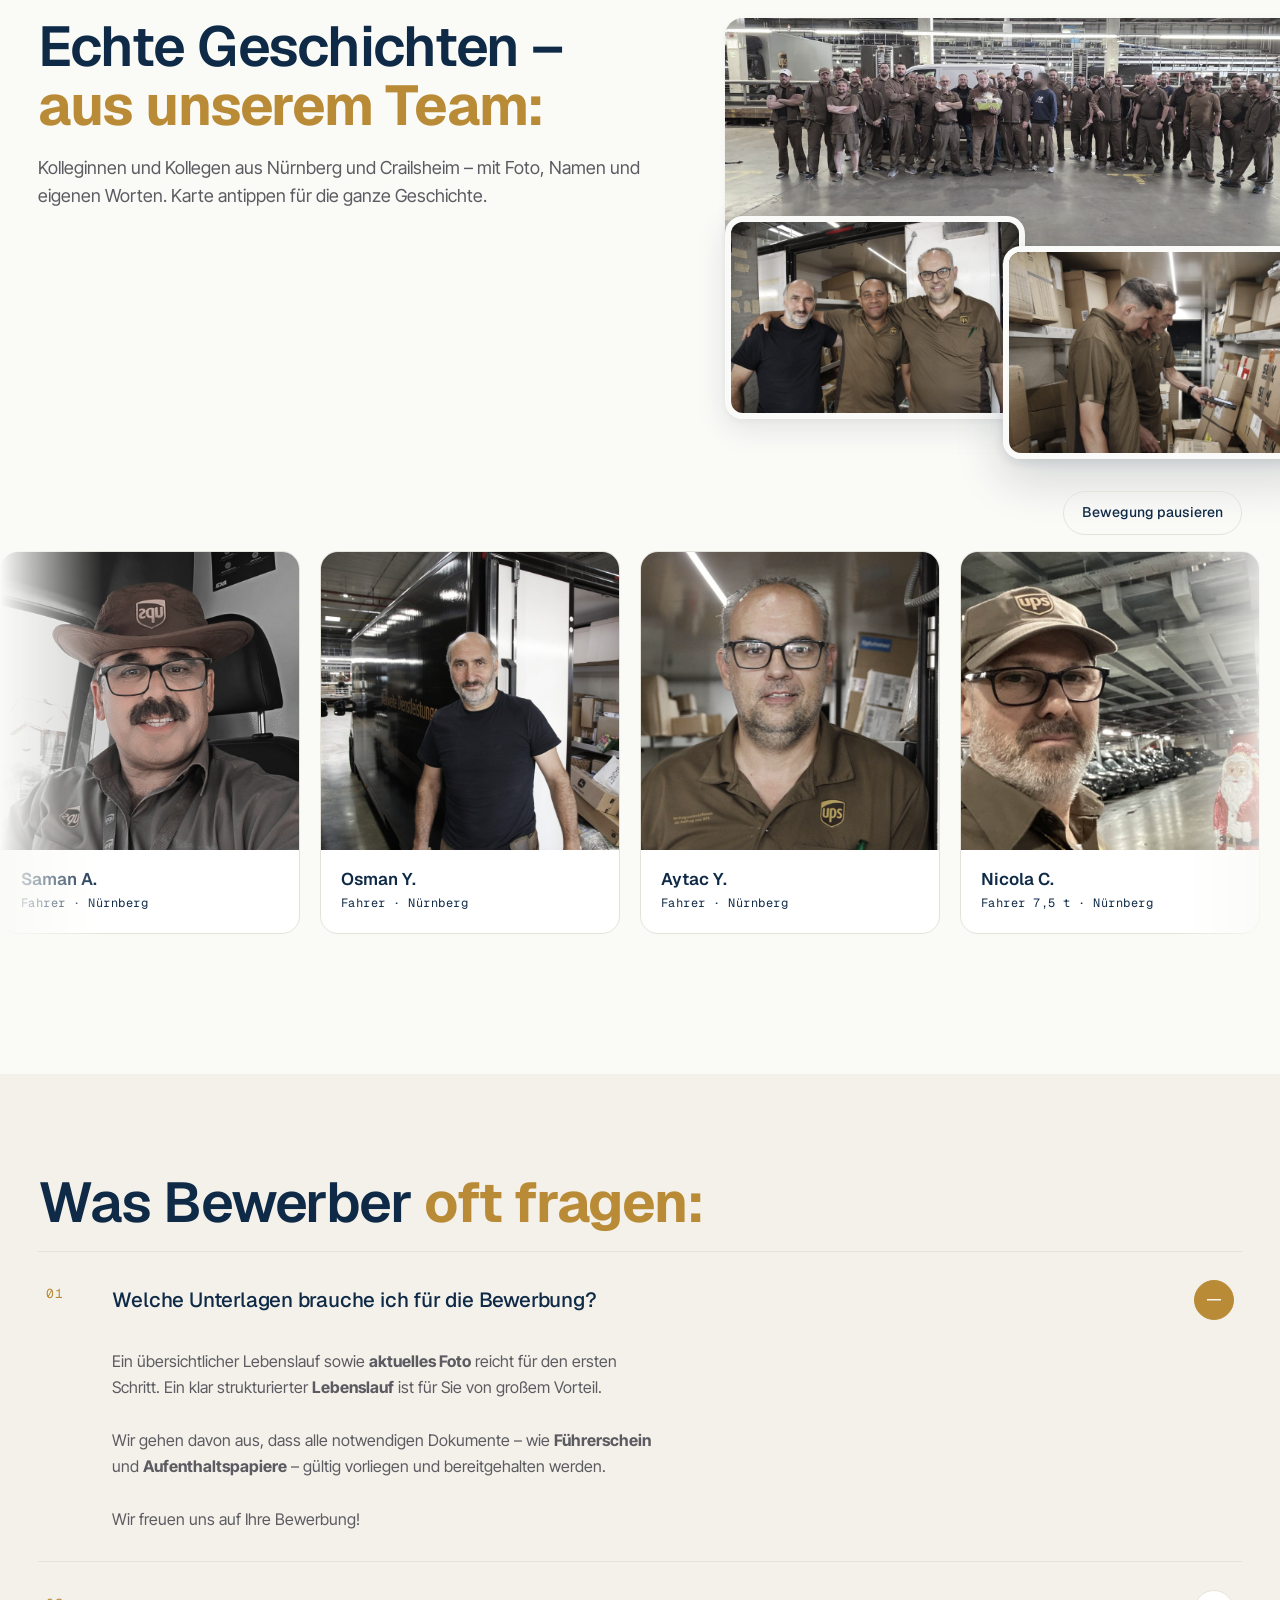
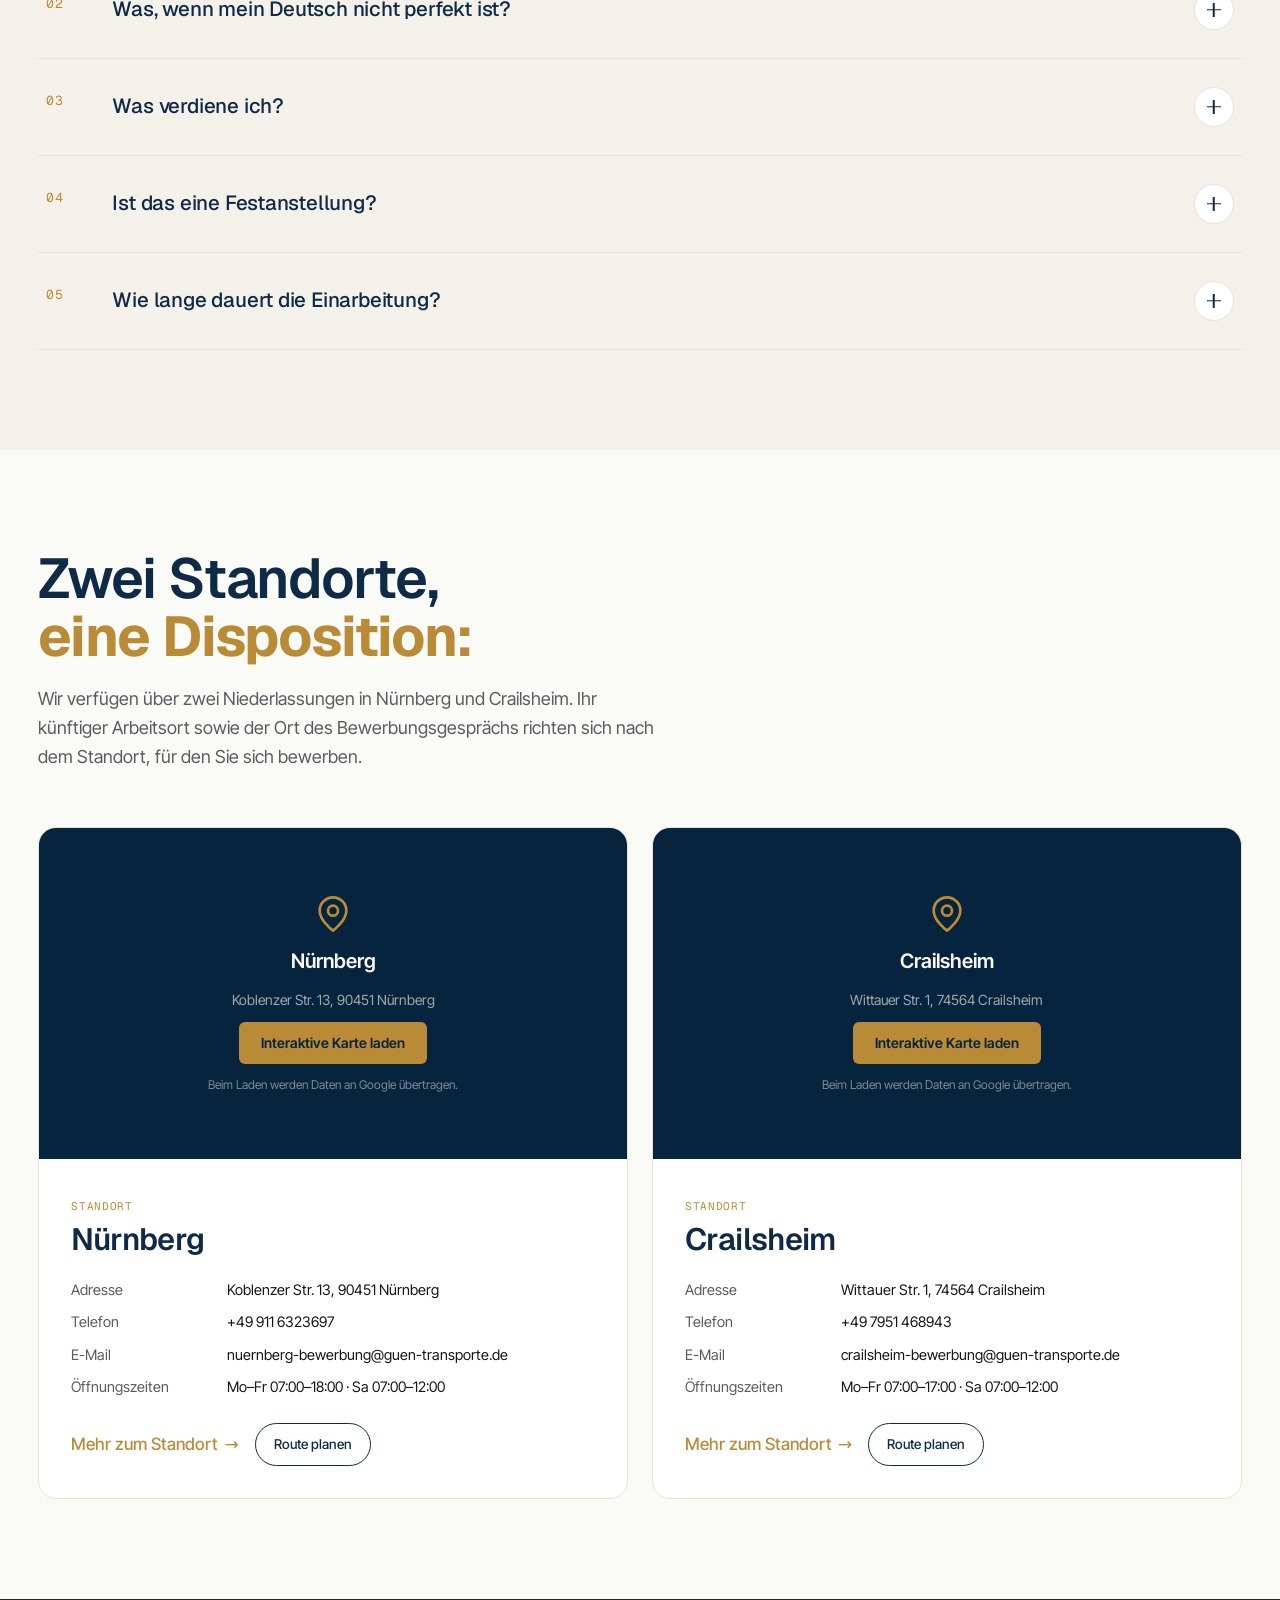
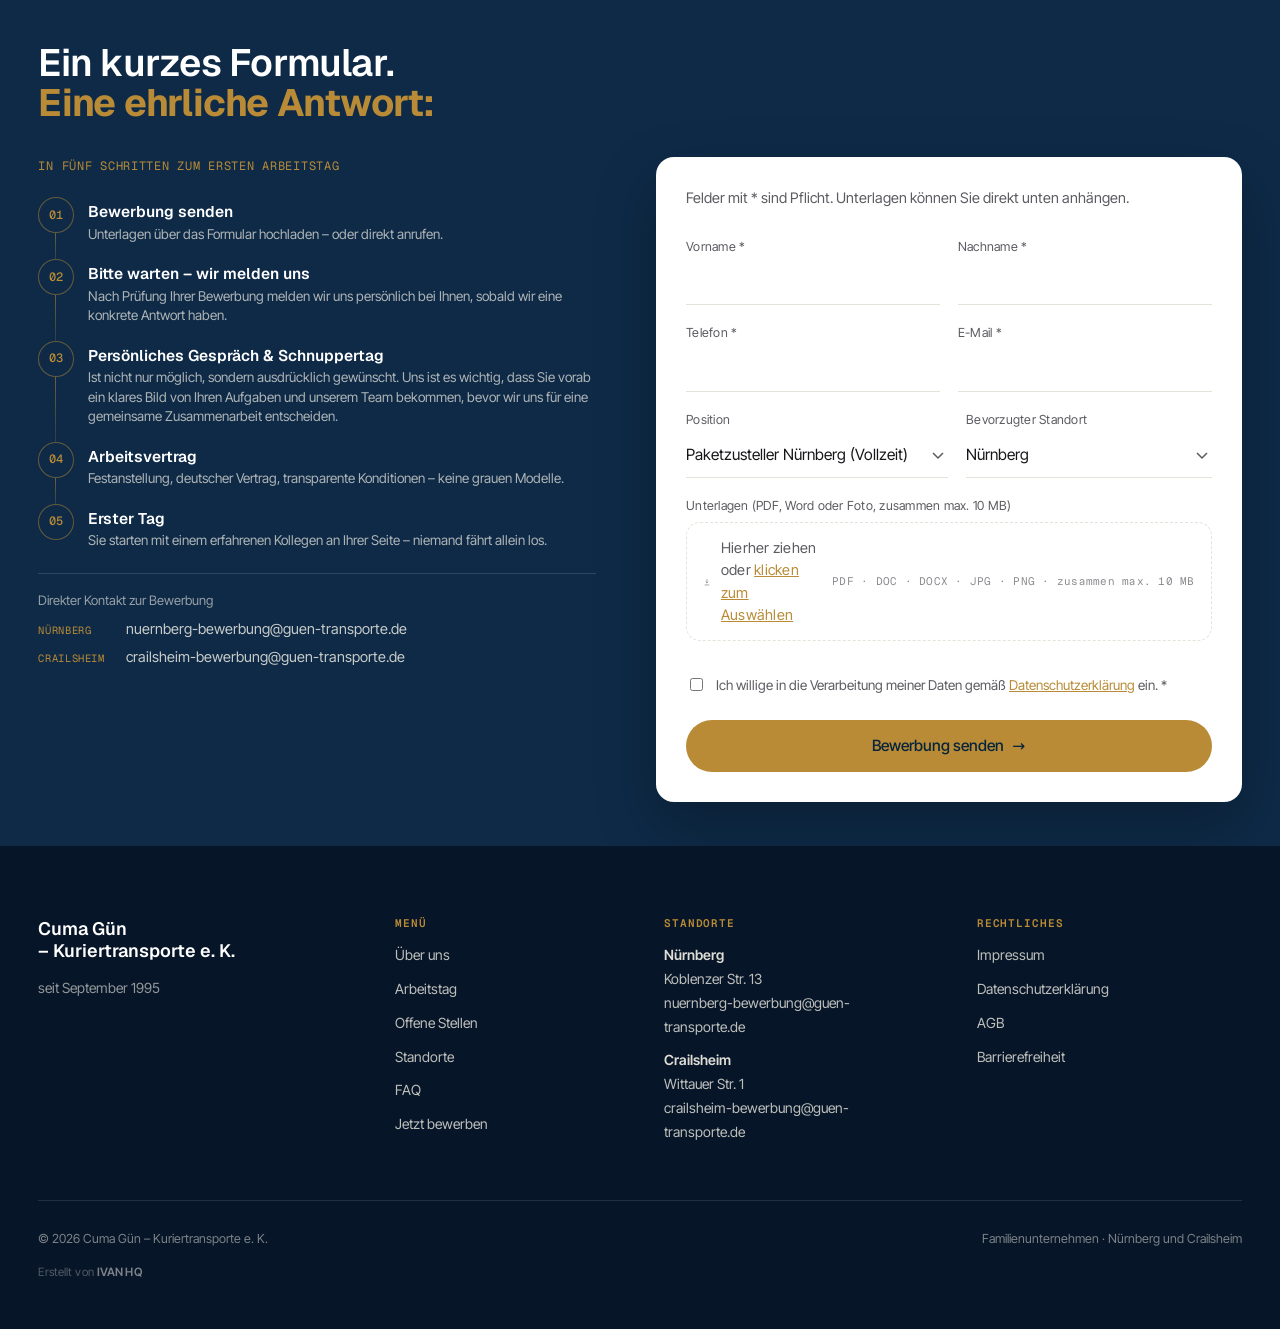
==== commit e08bb333: "Bewerbungsformular: eigenes Skript bewerbung.php statt Formular-Dienst Versand per SMTP (oder mail()" ====
--- a/index.html
+++ b/index.html
@@ -1500,7 +1500,7 @@
         </div>
       </div>
 
-      <form class="form-card" id="applyForm" novalidate aria-labelledby="formTitle" method="post" enctype="multipart/form-data" accept-charset="UTF-8">
+      <form class="form-card" id="applyForm" novalidate aria-labelledby="formTitle" action="bewerbung.php" method="post" enctype="multipart/form-data" accept-charset="UTF-8">
         <h3 class="form-title visually-hidden" id="formTitle" data-i18n="form_title">Ihre Bewerbung</h3>
         <p class="form-sub" data-i18n="form_sub">Felder mit * sind Pflicht. Unterlagen können Sie direkt unten anhängen.</p>
 
@@ -1546,7 +1546,7 @@
         <div class="field">
           <label data-i18n="form_files">Unterlagen (PDF, Word oder Foto, zusammen max. 10 MB)</label>
           <label class="drop" id="drop">
-            <input type="file" id="files" name="attachment" accept=".pdf,.doc,.docx,.jpg,.jpeg,.png,.heic,.heif,image/*" multiple style="display:none;" />
+            <input type="file" id="files" name="attachment[]" accept=".pdf,.doc,.docx,.jpg,.jpeg,.png,.heic,.heif,image/*" multiple style="display:none;" />
             <div class="drop__inner">
               <svg width="22" height="22" viewBox="0 0 24 24" fill="none" stroke="currentColor" stroke-width="1.6"><path d="M12 3v12m0 0l-4-4m4 4l4-4M5 21h14"/></svg>
               <span class="drop__text" data-i18n="form_drop">Hierher ziehen oder <u>klicken zum Auswählen</u></span>
@@ -2326,7 +2326,7 @@
 <h3>6. Bewerbung über das Online-Formular oder per E-Mail</h3>
 
 <p>Sie können sich über das Bewerbungsformular auf dieser Website oder per E-Mail bewerben. Wir verarbeiten dabei die von Ihnen übermittelten Angaben und Unterlagen, etwa Name, Telefonnummer, E-Mail-Adresse, gewünschte Stelle und Standort, Lebenslauf, Anschreiben und Zeugnisse.</p>
-<p>Für die technische Übermittlung des Bewerbungsformulars nutzen wir den Dienst FormSubmit (formsubmit.co). Wenn Sie das Formular absenden, werden Ihre Angaben und angehängten Unterlagen an die Server dieses Dienstes übertragen und von dort als E-Mail an das Bewerbungspostfach des von Ihnen gewählten Standorts weitergeleitet. Der Dienst kann die Übermittlung zu Zwecken der Zustellung vorübergehend speichern. Eine Verarbeitung außerhalb der Europäischen Union, insbesondere in den USA, kann dabei nicht ausgeschlossen werden. Wenn Sie dies nicht wünschen, senden Sie Ihre Bewerbung bitte direkt per E-Mail an nuernberg-bewerbung@guen-transporte.de oder crailsheim-bewerbung@guen-transporte.de.</p>
+<p>Wenn Sie das Bewerbungsformular absenden, werden Ihre Angaben und angehängten Unterlagen verschlüsselt an unseren Webserver übertragen und von dort als E-Mail an das Bewerbungspostfach des von Ihnen gewählten Standorts gesendet. Auf dem Webserver werden sie nicht gespeichert. Externe Formular-Dienste setzen wir nicht ein.</p>
 <p>Zweck der Verarbeitung ist die Prüfung Ihrer Eignung für die ausgeschriebene Stelle und die Durchführung des Bewerbungsverfahrens.</p>
 <p>Rechtsgrundlage ist Art. 88 Abs. 1 DSGVO in Verbindung mit § 26 Abs. 1 BDSG. Die Verarbeitung ist für die Entscheidung über die Begründung eines Beschäftigungsverhältnisses erforderlich.</p>
 <p>Im Falle einer Absage bewahren wir Ihre Daten zur Abwehr möglicher Rechtsansprüche, etwa nach dem Allgemeinen Gleichbehandlungsgesetz, für längstens sechs Monate nach Versand der Absage auf und löschen sie anschließend. Rechtsgrundlage hierfür ist Art. 6 Abs. 1 lit. f DSGVO; das berechtigte Interesse besteht in der Beweisführung in einem möglichen Rechtsstreit.</p>
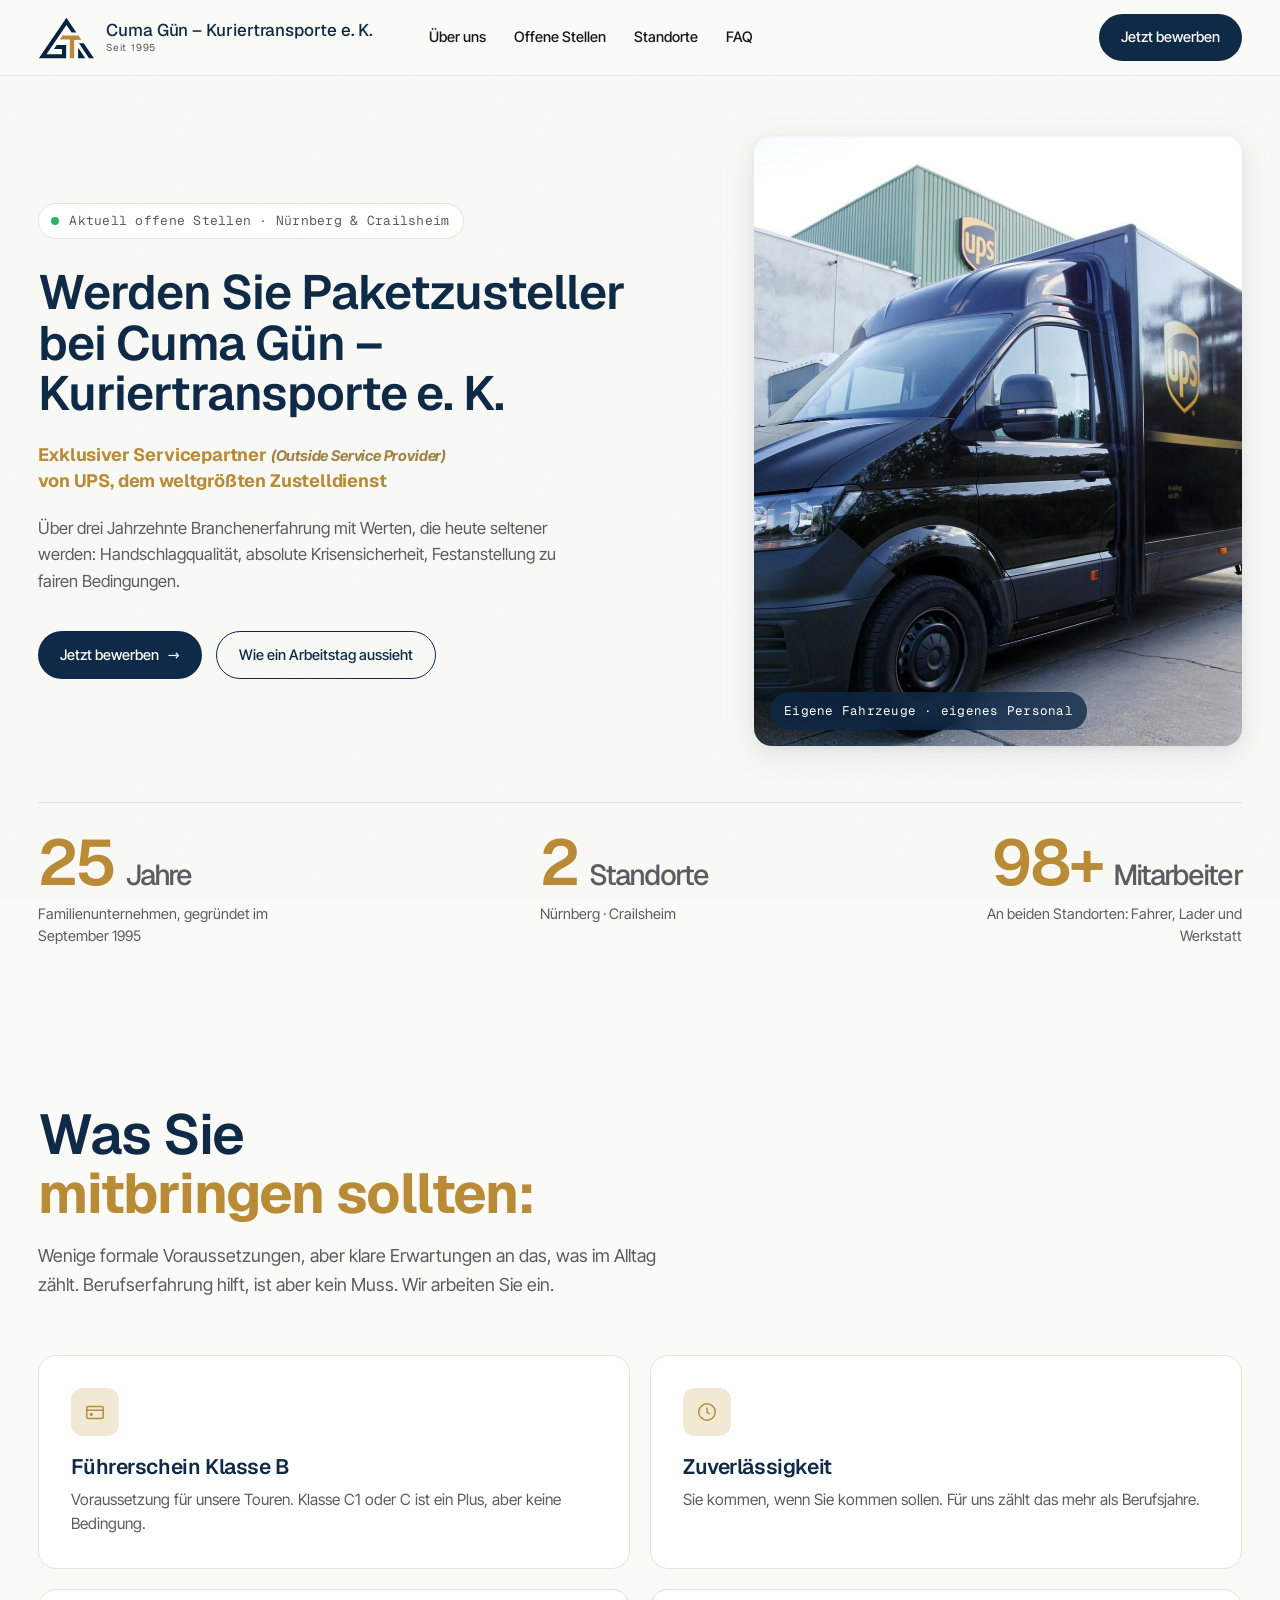
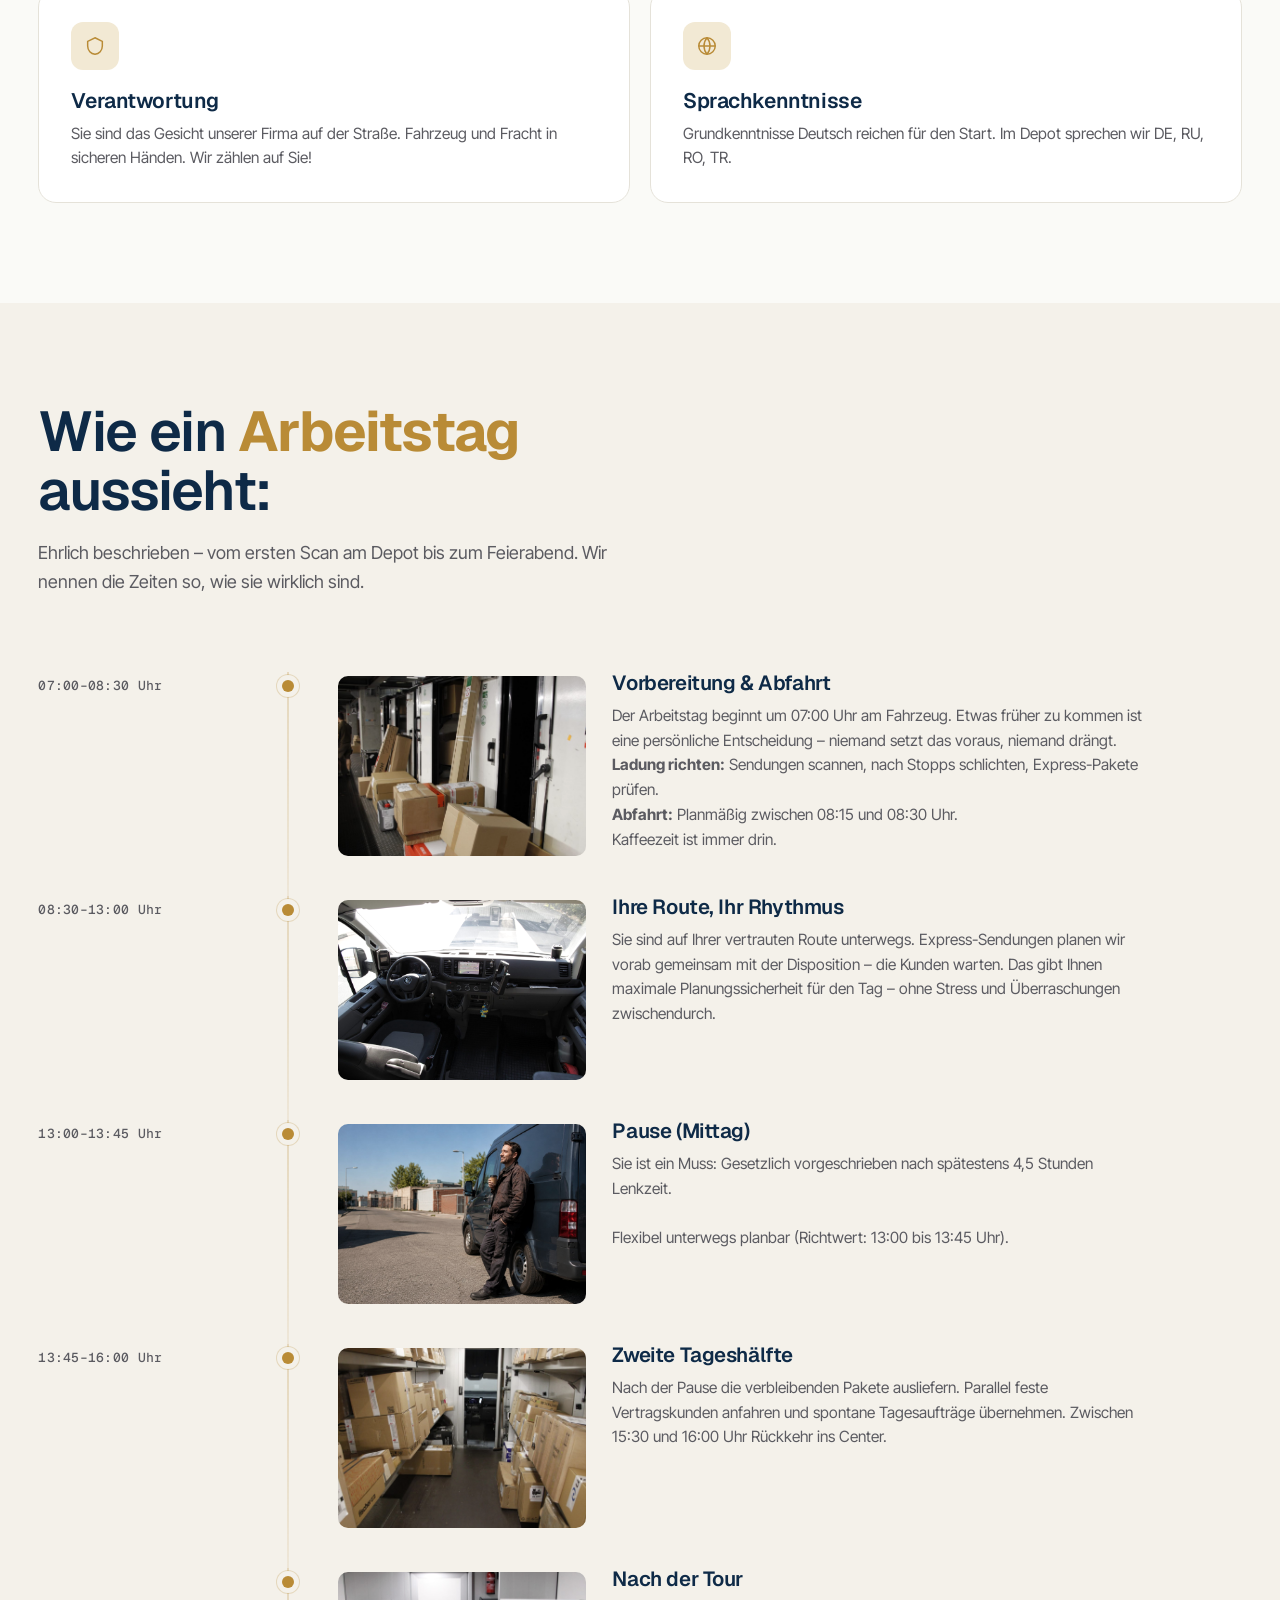
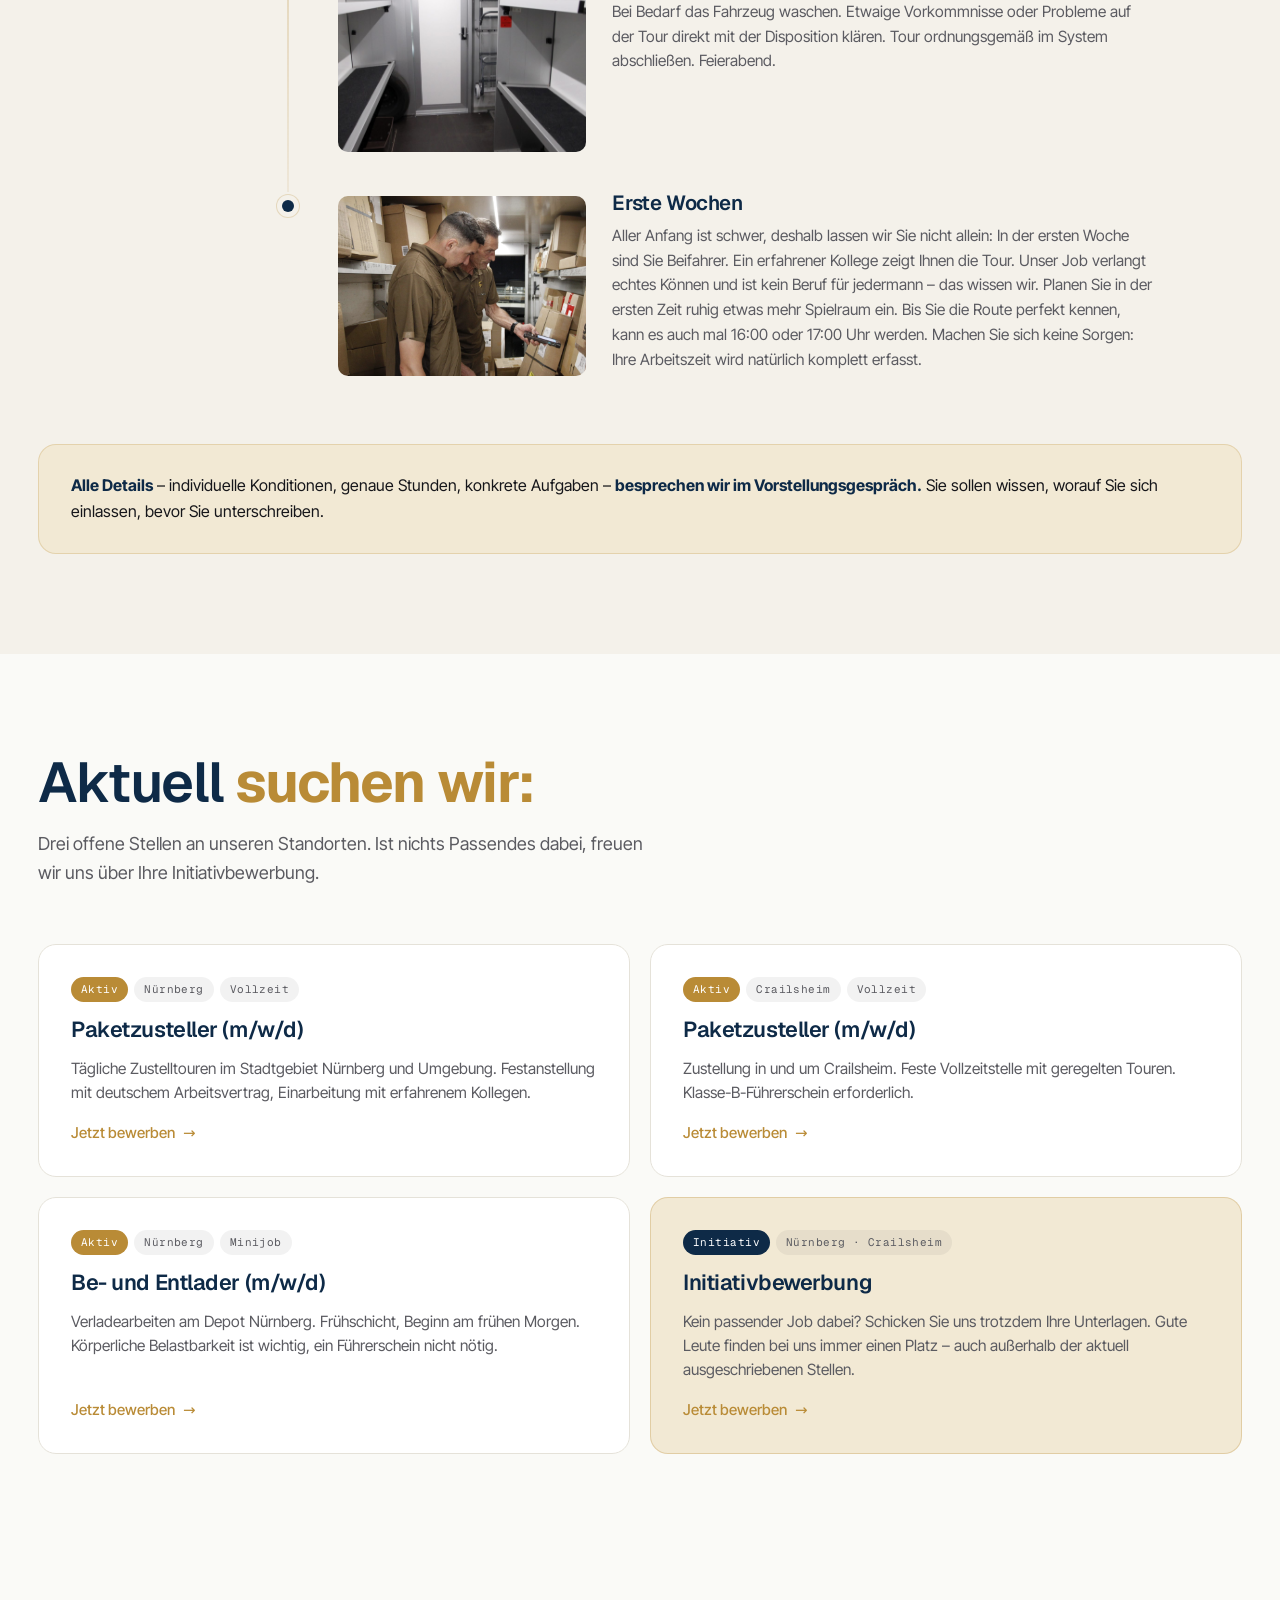
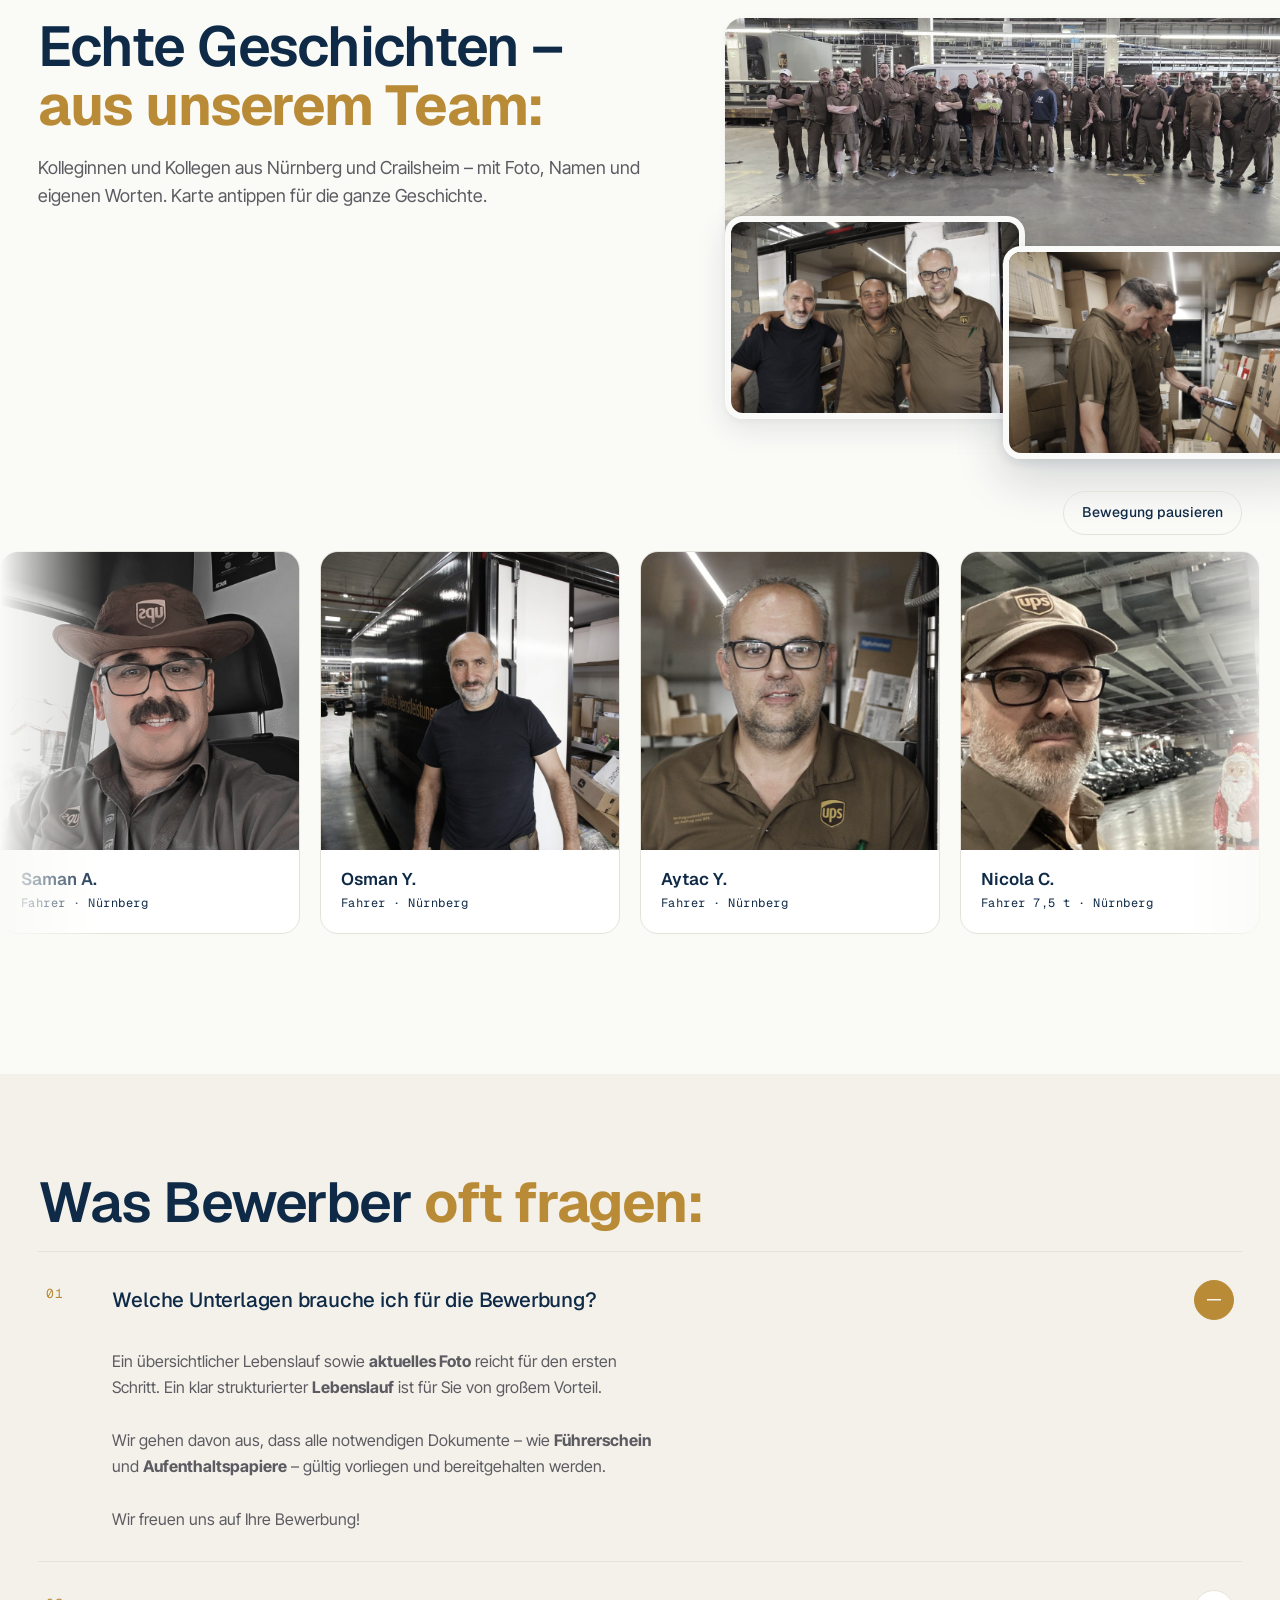
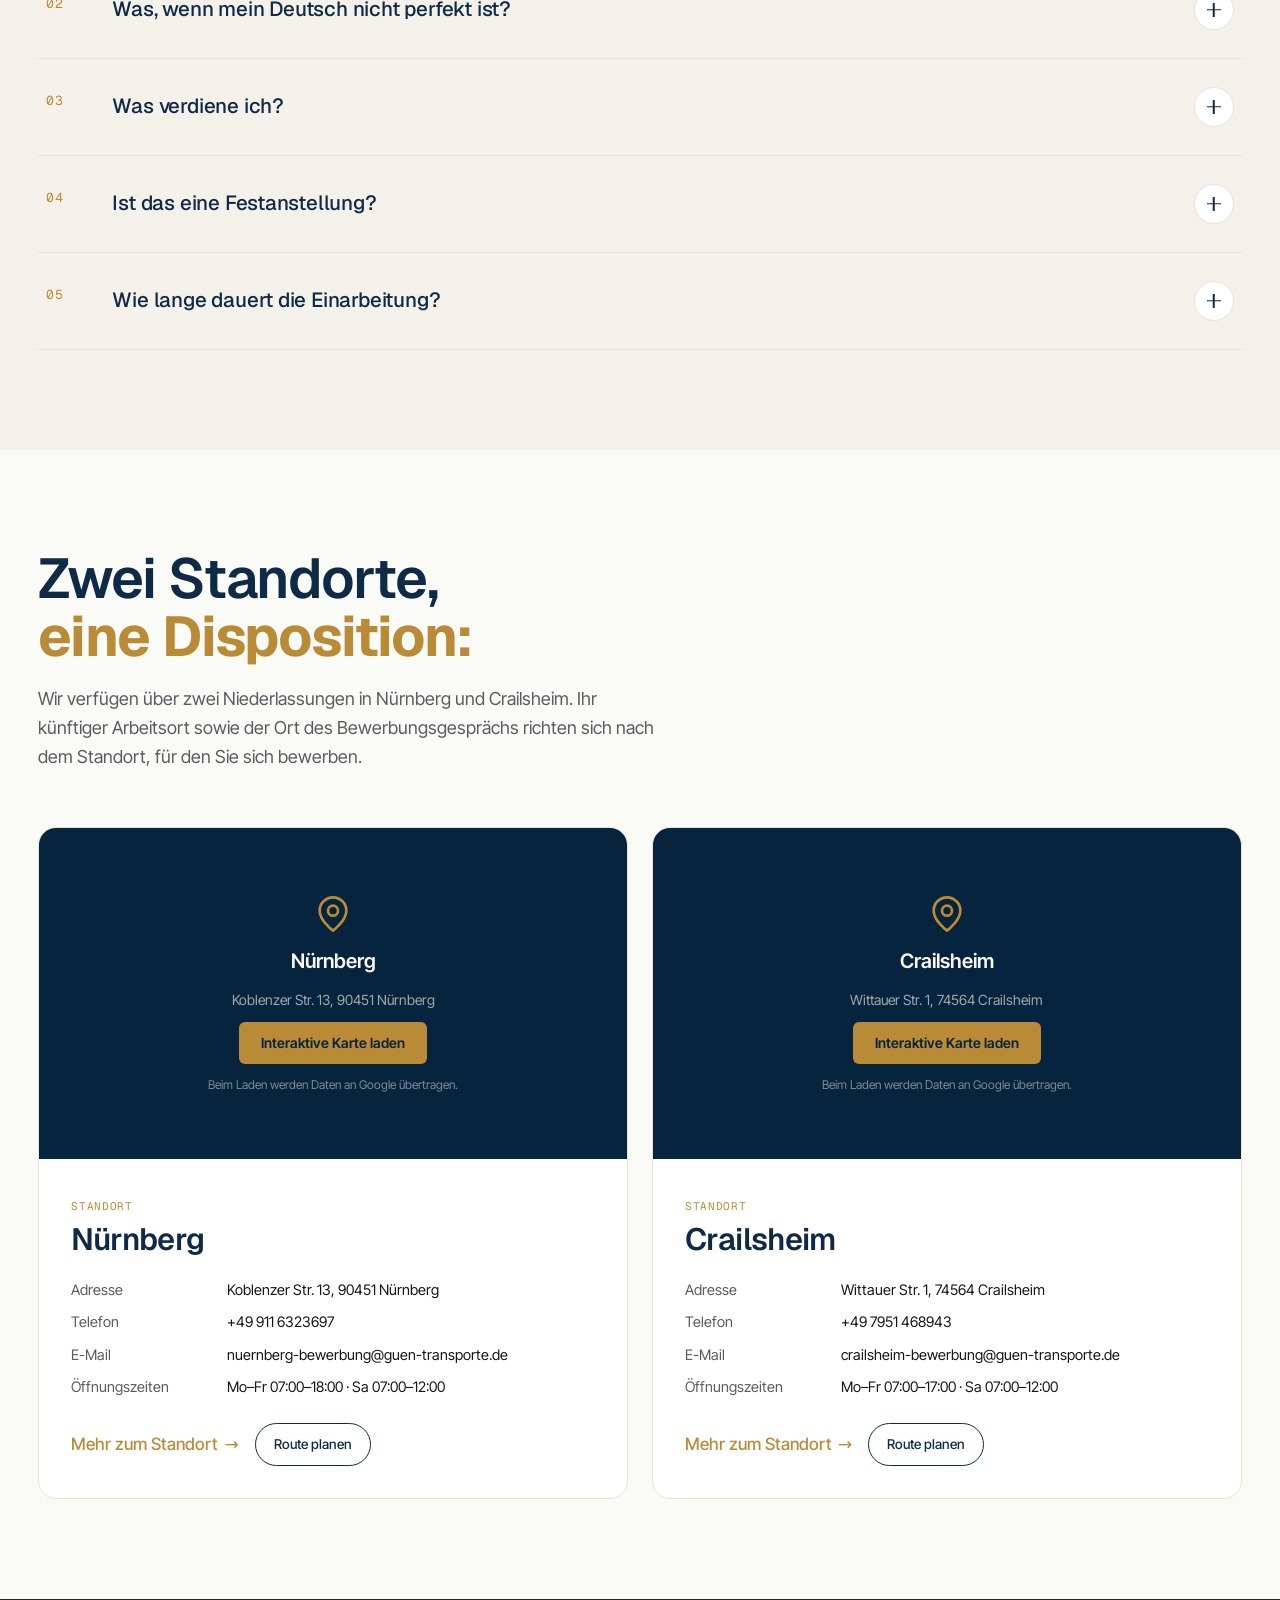
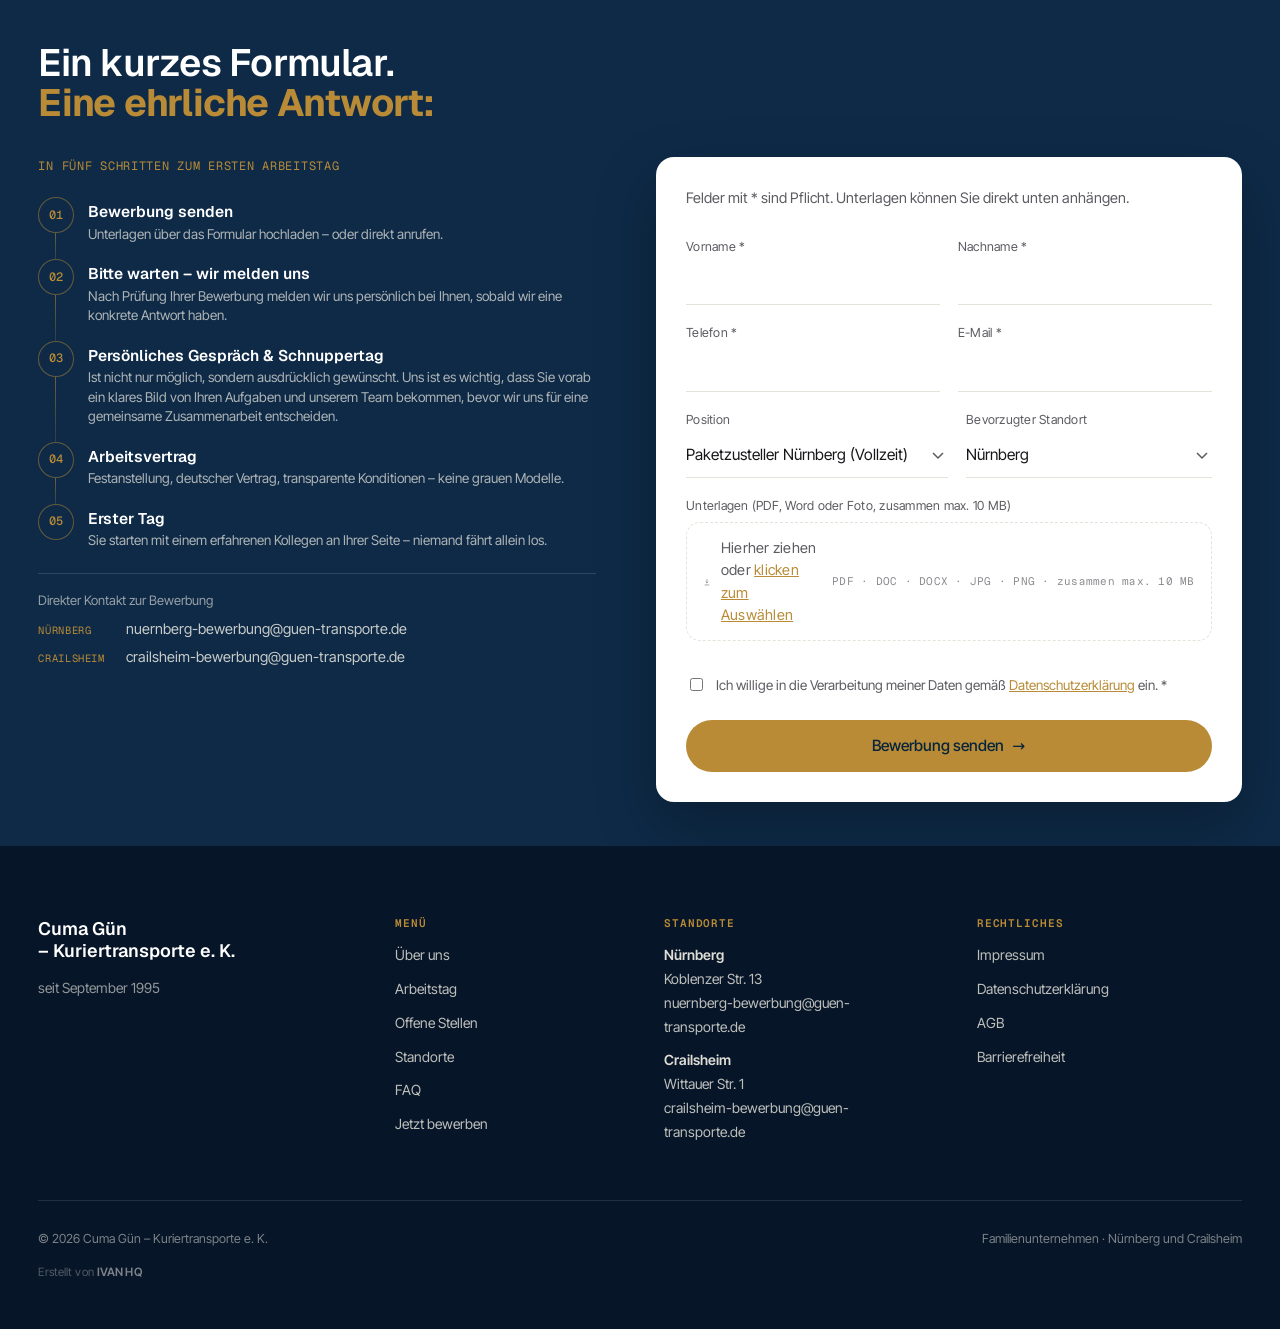
==== commit de3451cc: "Livegang: Suchmaschinen freigegeben, robots.txt und sitemap.xml" ====
--- a/index.html
+++ b/index.html
@@ -3,7 +3,6 @@
 <head>
 <meta charset="UTF-8" />
 <meta name="viewport" content="width=device-width, initial-scale=1.0" />
-<meta name="robots" content="noindex, nofollow">
 <title>Karriere · Cuma Gün – Kuriertransporte e. K.</title>
 <meta name="description" content="Paketzusteller werden bei Cuma Gün – Kuriertransporte e. K. – Familienunternehmen seit September 1995, im Auftrag von United Parcel Service. Standorte Nürnberg und Crailsheim." />
 
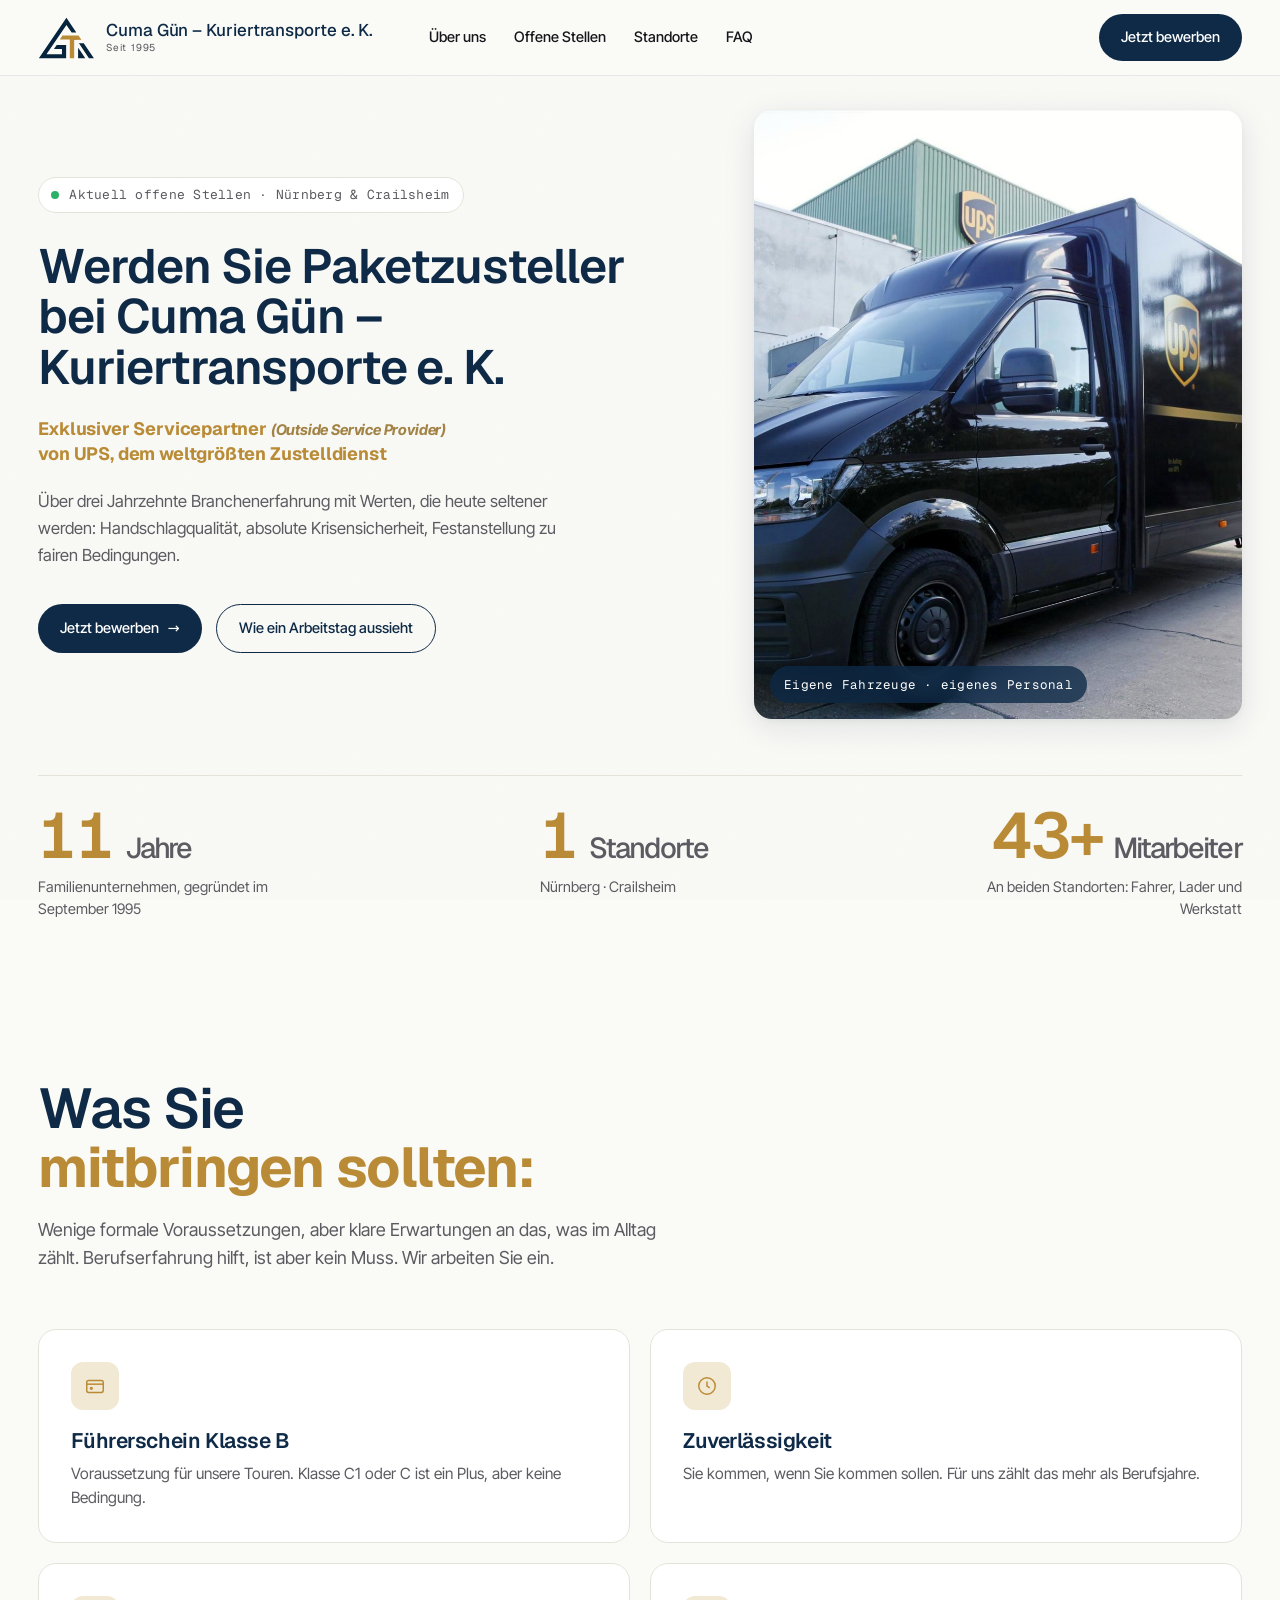
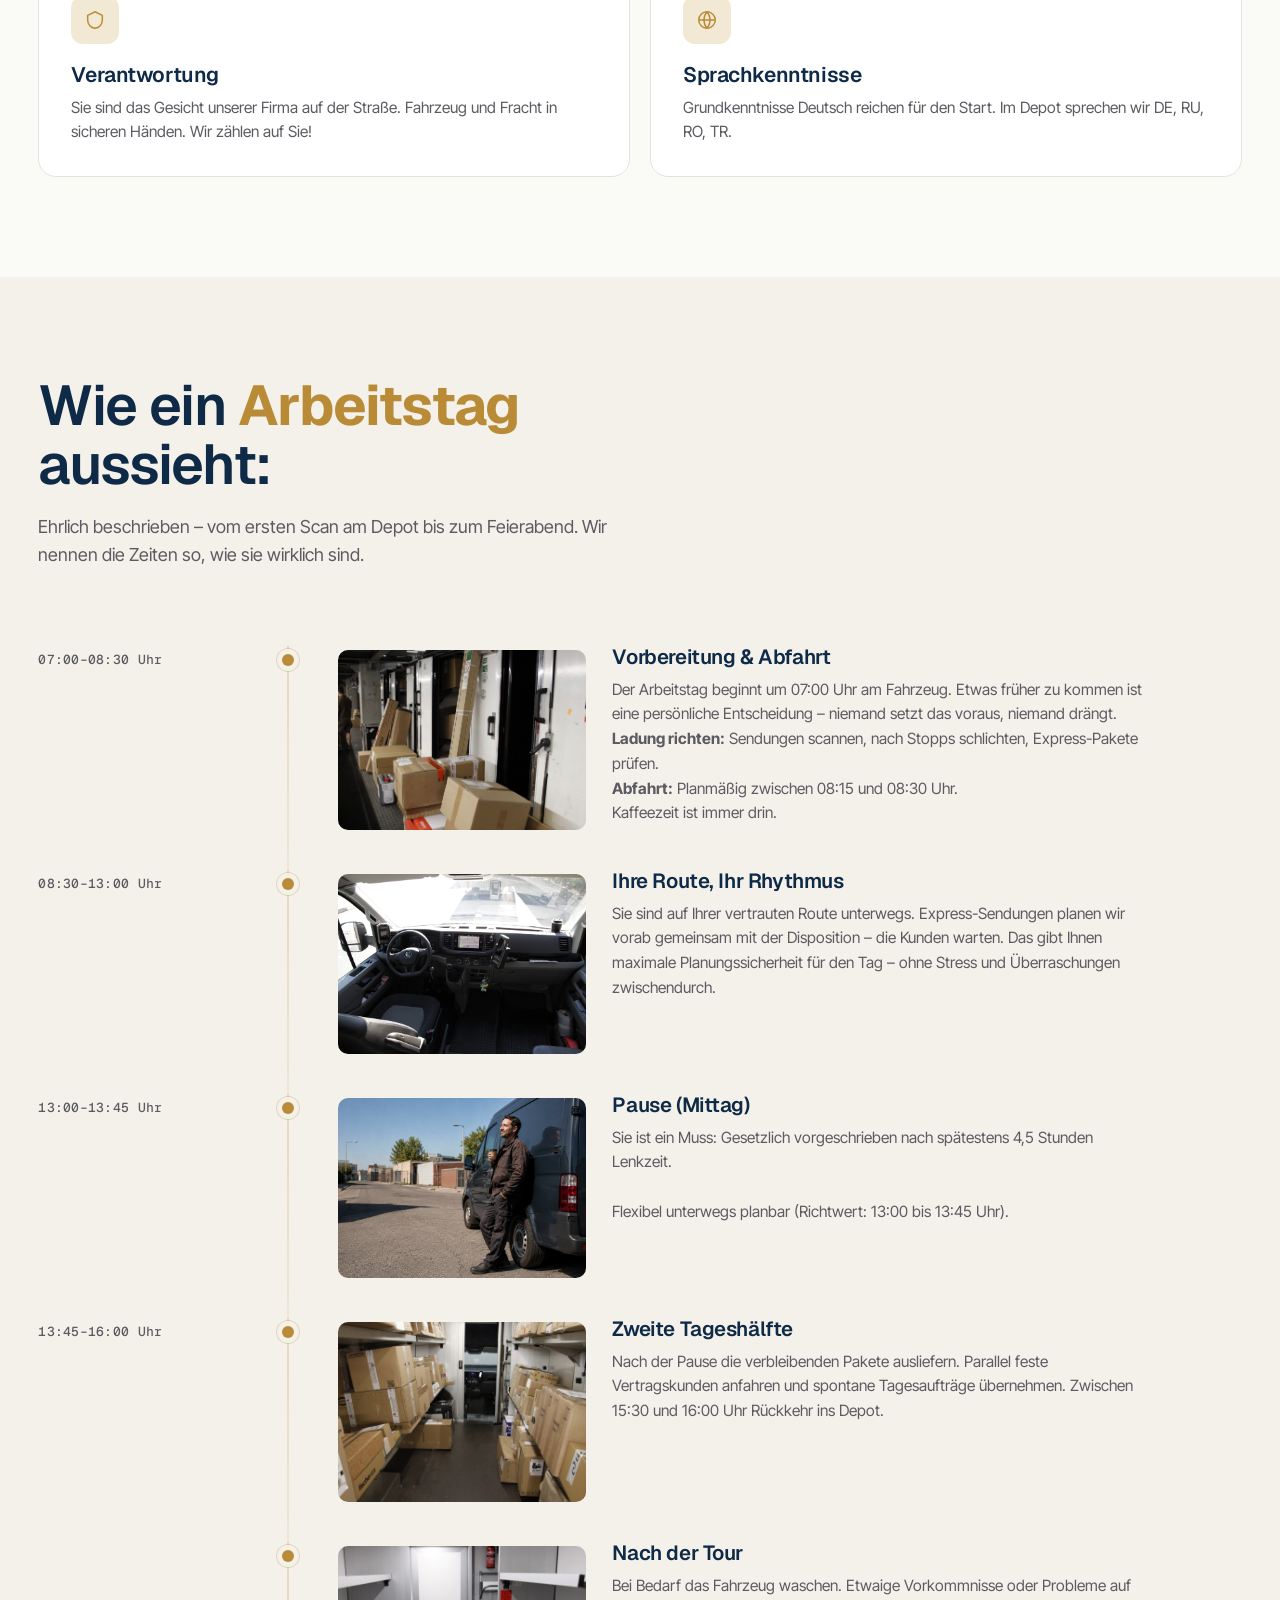
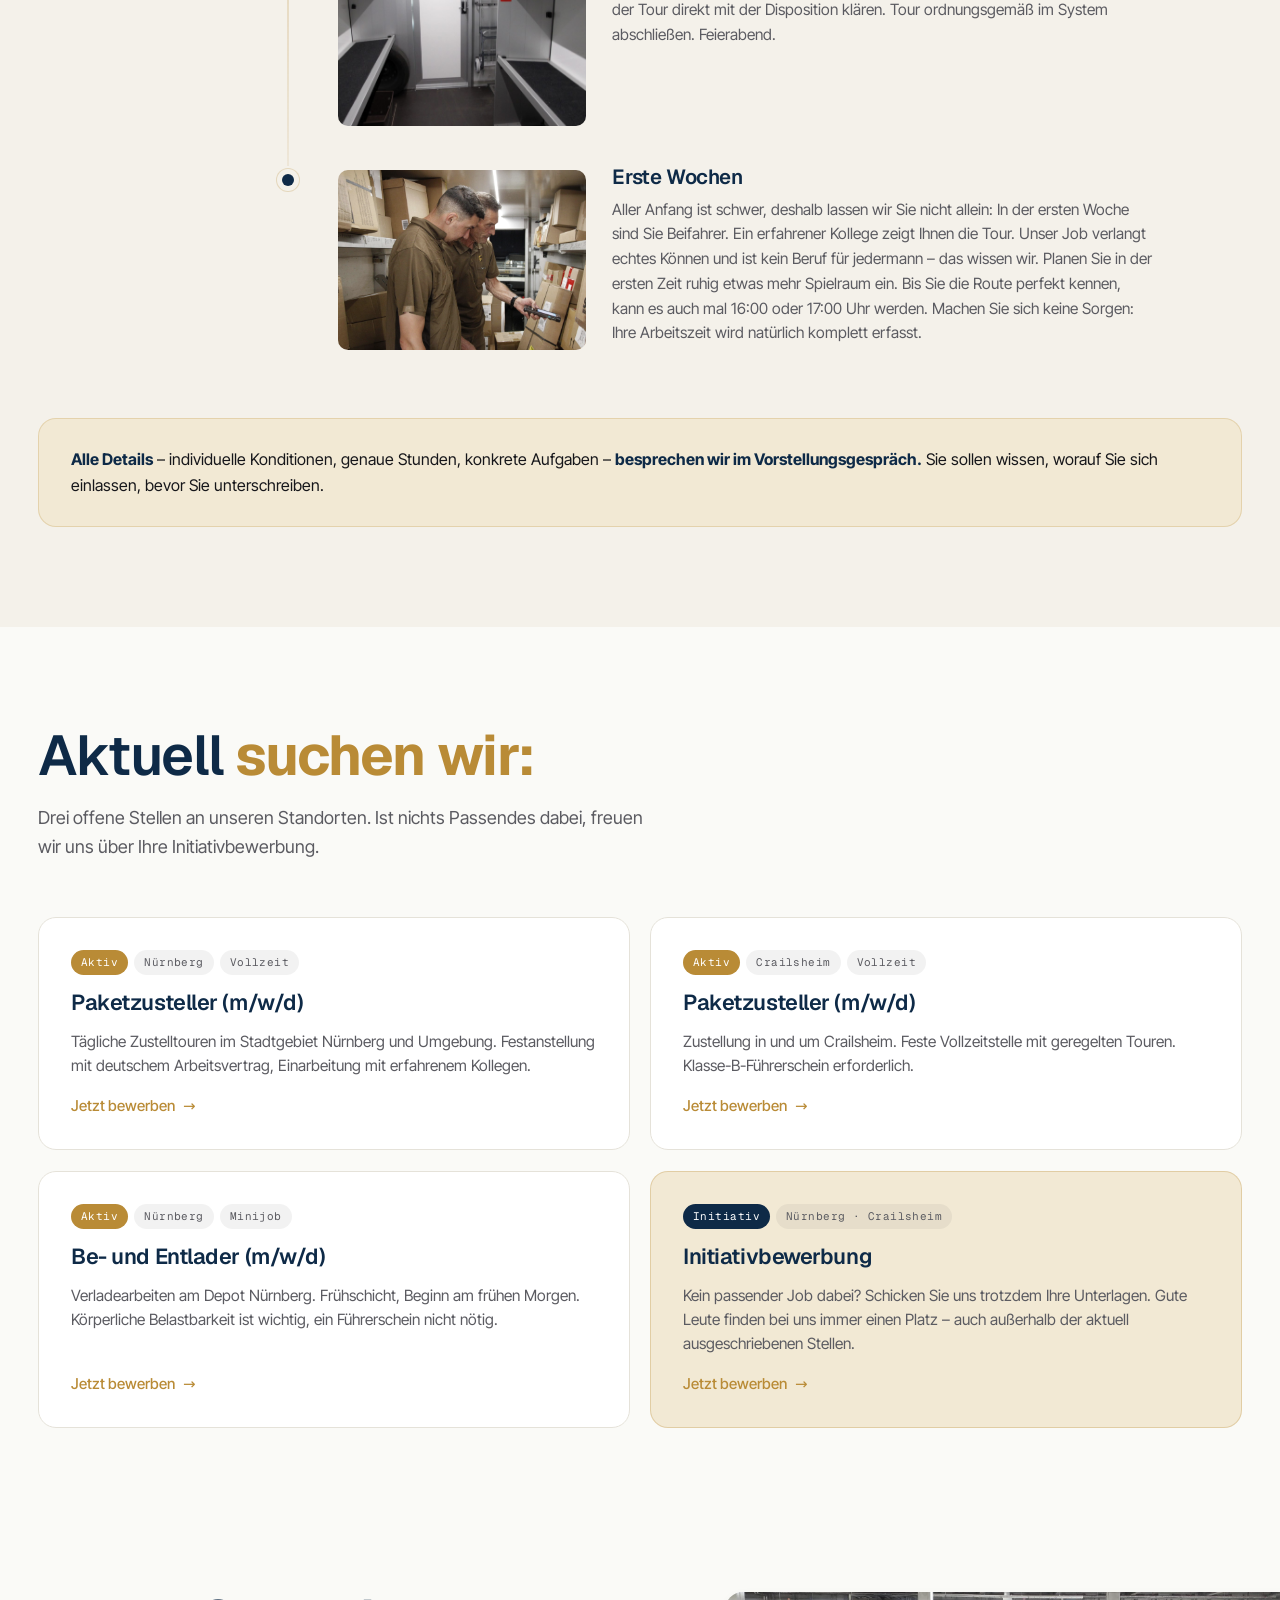
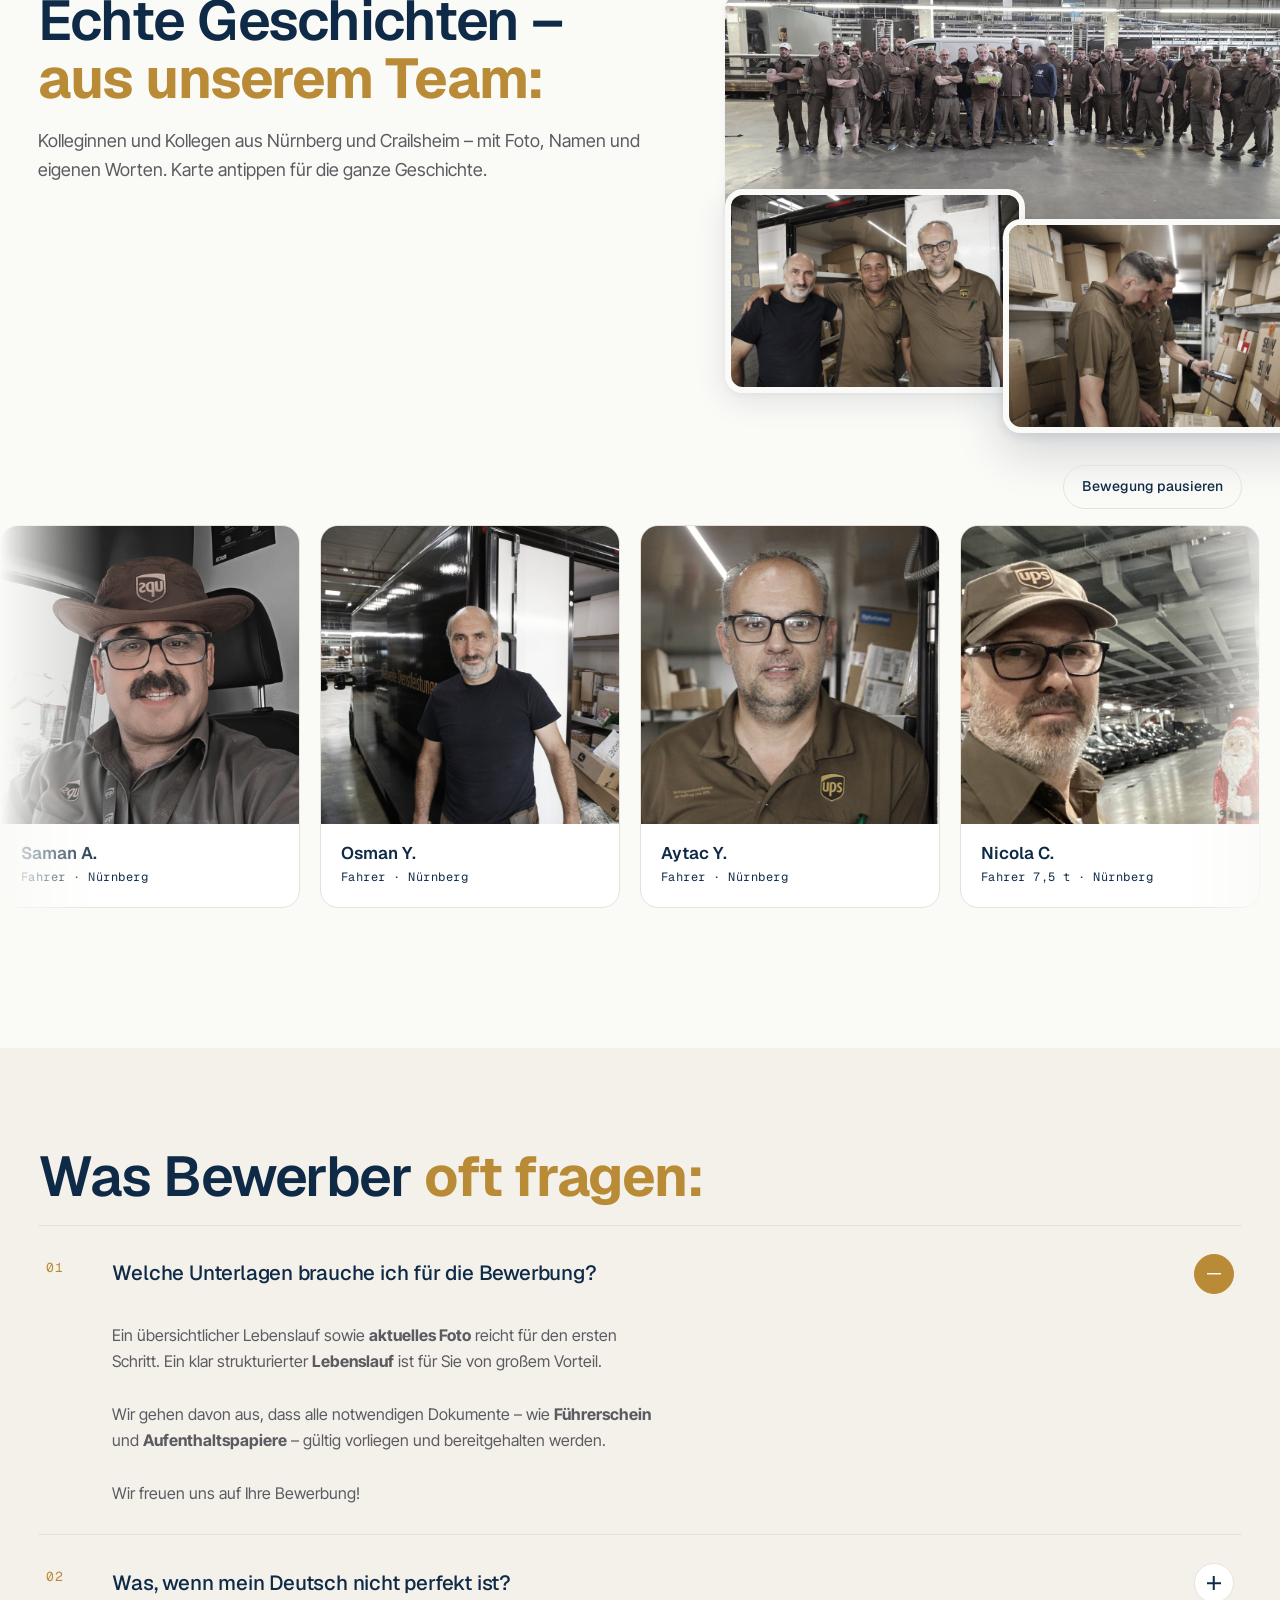
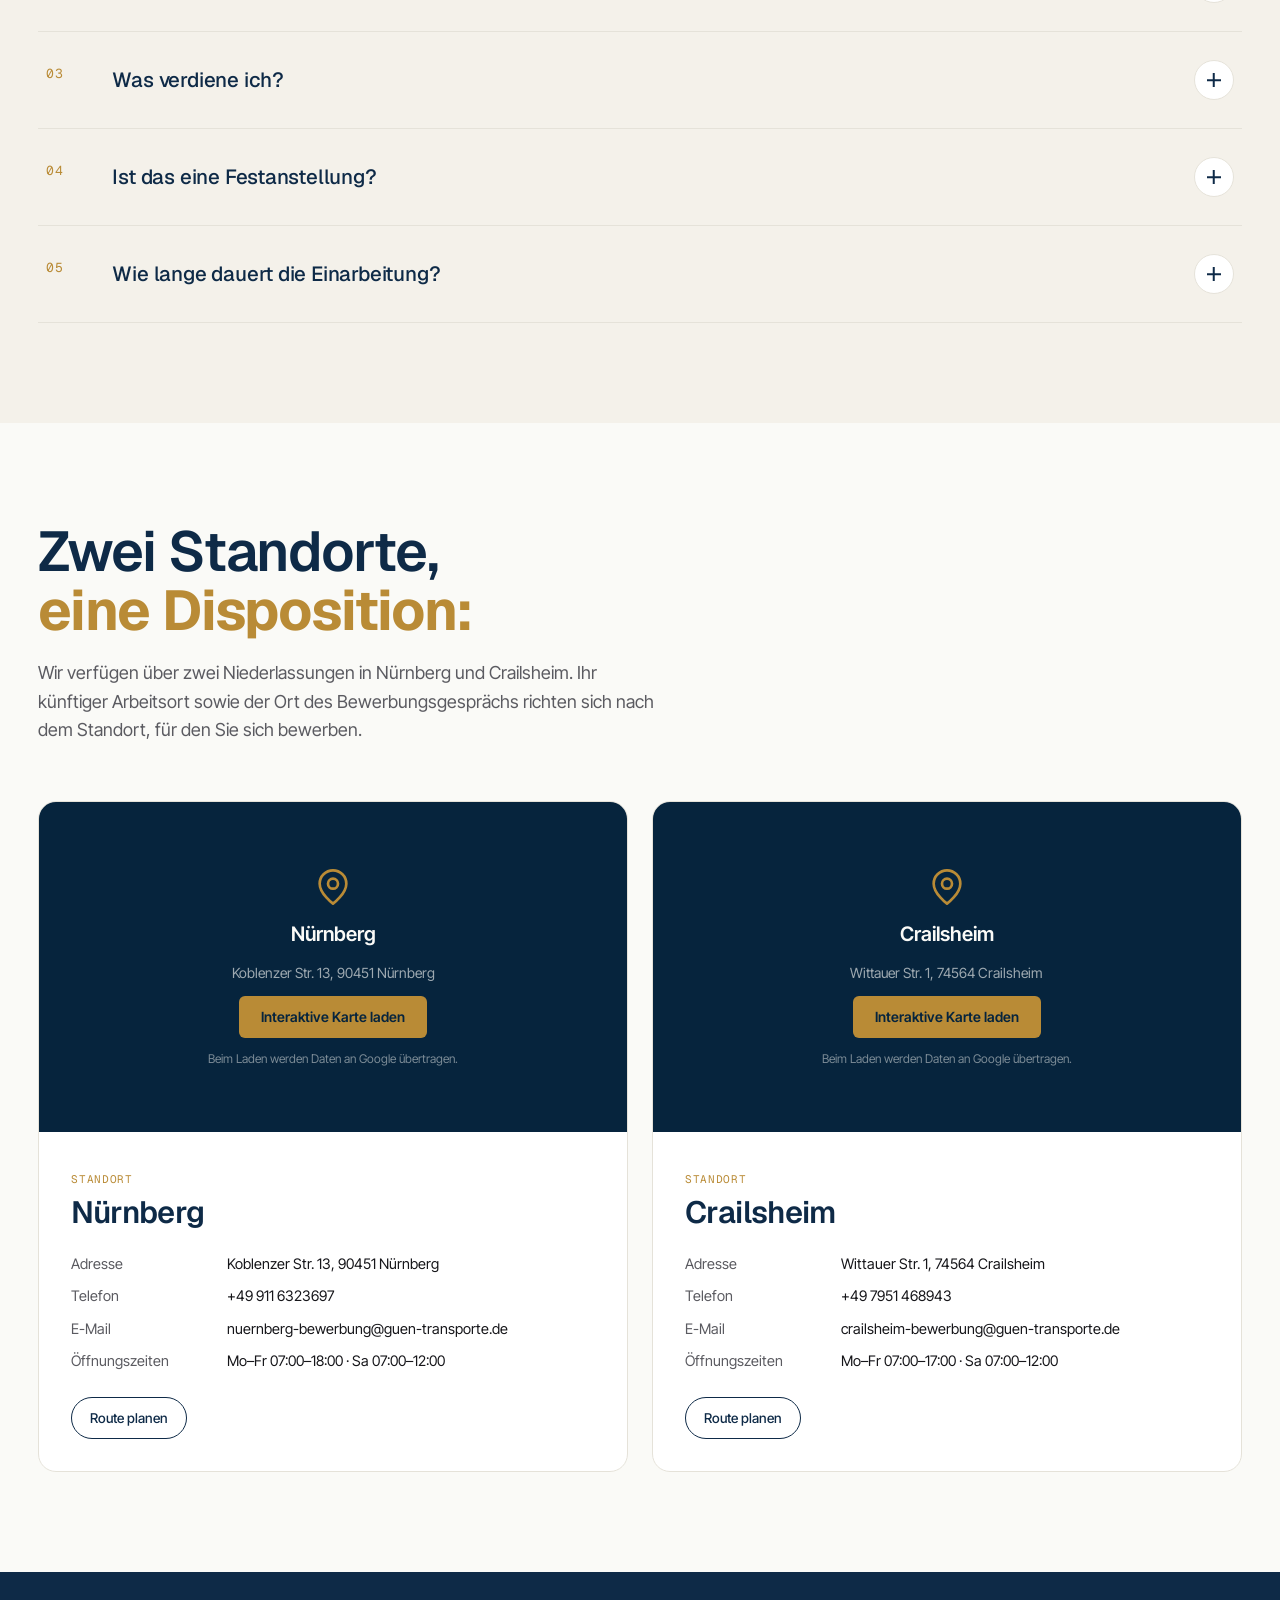
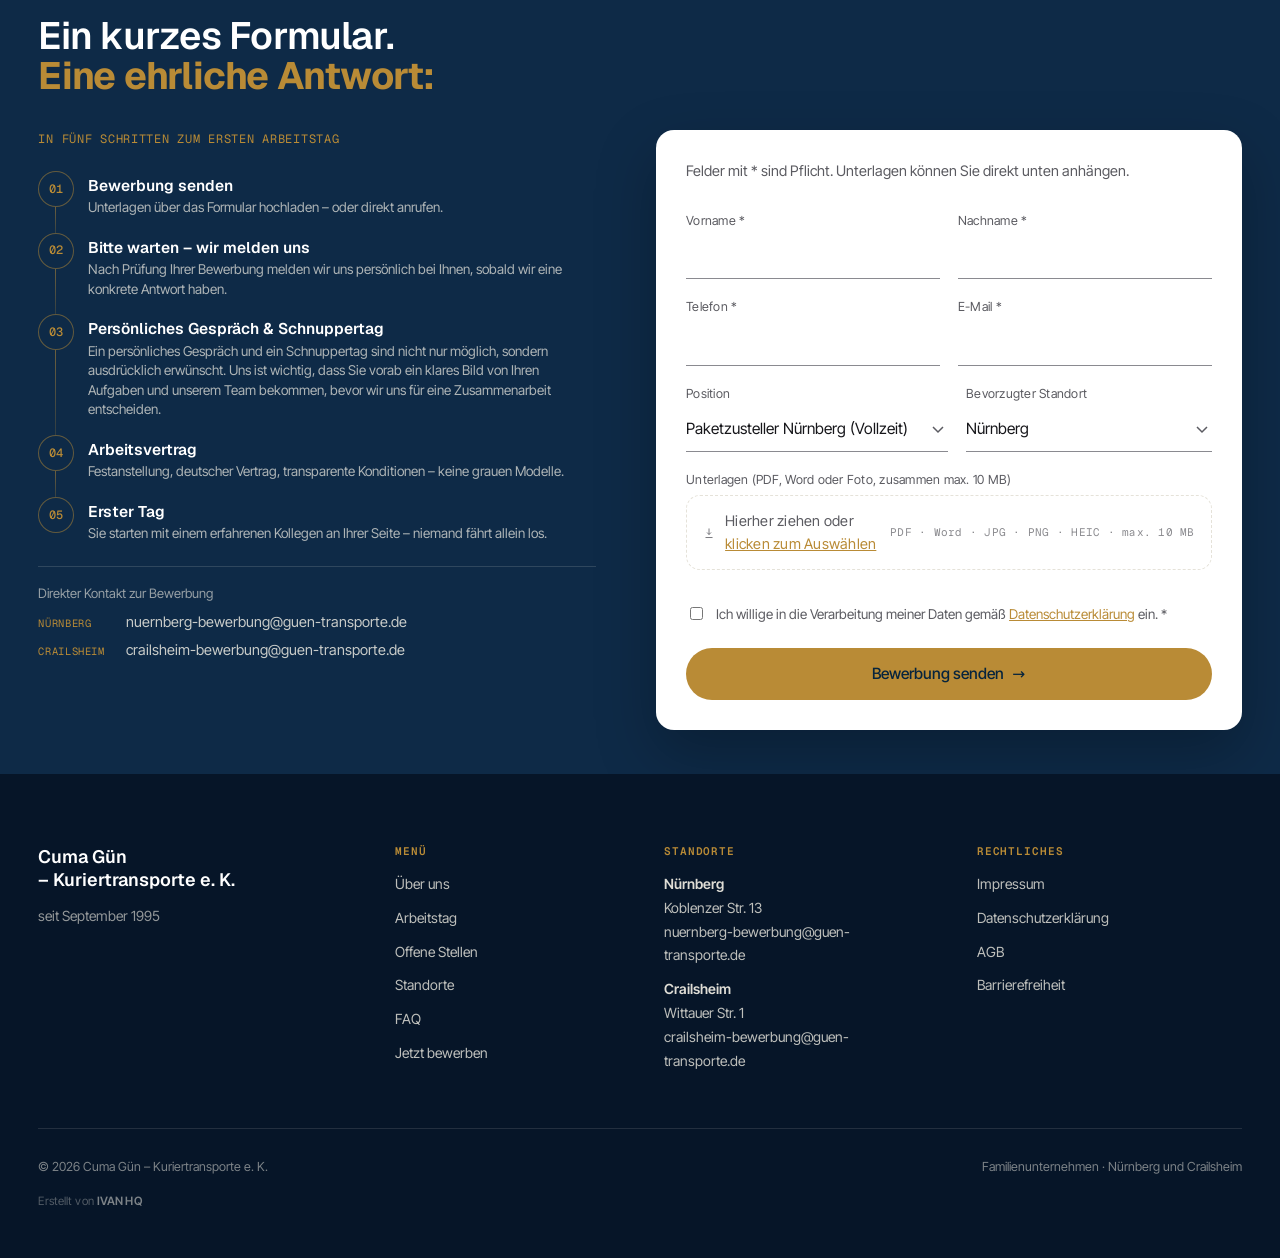
==== commit 06408993: "Prüfung vor dem Livegang: Formular, Sicherheit, Barrierefreiheit, Installationsanleitung bewerbung.p" ====
--- a/index.html
+++ b/index.html
@@ -8,9 +8,9 @@
 
 <!-- OpenGraph -->
 <meta property="og:title" content="Karriere · Cuma Gün – Kuriertransporte e. K." />
-<meta property="og:description" content="Werden Sie Paketzusteller bei einem familiengeführten Logistikbetrieb mit 30 Jahren Erfahrung – im Auftrag von United Parcel Service." />
+<meta property="og:description" content="Werden Sie Paketzusteller bei einem familiengeführten Logistikbetrieb mit über 30 Jahren Erfahrung – im Auftrag von United Parcel Service." />
 <meta property="og:type" content="website" />
-<!-- Domain-bound URLs (keep together — change all four on a domain move) -->
+<!-- Domain-bound URLs (keep together — change all three, plus robots.txt and sitemap.xml, on a domain move) -->
 <meta property="og:url" content="https://www.guen-transporte.de/" />
 <link rel="canonical" href="https://www.guen-transporte.de/" />
 <meta property="og:image" content="https://www.guen-transporte.de/images/og-image.jpg" />
@@ -30,7 +30,7 @@
 <script type="application/ld+json">
 {
   "@context": "https://schema.org",
-  "@type": "MovingCompany",
+  "@type": "LocalBusiness",
   "name": "Cuma Gün – Kuriertransporte e. K.",
   "foundingDate": "1995-09",
   "email": "nuernberg-bewerbung@guen-transporte.de",
@@ -600,7 +600,6 @@
 </head>
 <body>
 <a class="skip-link" href="#main">Zum Inhalt springen</a>
-<div id="preview-banner">Vorschau – diese Seite befindet sich im Aufbau</div>
 
 <!-- ============== HEADER ============== -->
 <header class="header" id="header">
@@ -620,7 +619,7 @@
     </nav>
     <div class="header__right">
       <a href="#bewerbung" class="btn btn--primary header__cta" data-i18n="cta_apply">Jetzt bewerben</a>
-      <button class="burger" id="burger" aria-label="Menu"><span></span></button>
+      <button class="burger" id="burger" aria-label="Menü öffnen"><span></span></button>
     </div>
   </div>
 </header>
@@ -661,7 +660,7 @@
         </div>
       </div>
       <div class="hero__photo-wrap">
-        <img class="hero__photo" src="images/ups-crafter.jpg" width="1800" height="1200" alt="Schwarzer UPS-Transporter (VW Crafter) von Cuma Gün – Kuriertransporte e. K." />
+        <img class="hero__photo" fetchpriority="high" src="images/ups-crafter.jpg" width="1800" height="1200" alt="Schwarzer UPS-Transporter (VW Crafter) von Cuma Gün – Kuriertransporte e. K." />
         <div class="hero__caption" data-i18n="hero_caption">Eigene Fahrzeuge · eigenes Personal</div>
       </div>
     </div>
@@ -810,7 +809,7 @@
         <div class="tl-axis"><span class="tl-dot"></span></div>
         <div class="tl-body">
           <h3 class="tl-title" data-i18n="s3_t5_title">Zweite Tageshälfte</h3>
-          <p class="tl-desc" data-i18n="s3_t5_desc">Nach der Pause die verbleibenden Pakete ausliefern. Parallel feste Vertragskunden anfahren und spontane Tagesaufträge übernehmen. Zwischen 15:30 und 16:00 Uhr Rückkehr ins Center.</p>
+          <p class="tl-desc" data-i18n="s3_t5_desc">Nach der Pause die verbleibenden Pakete ausliefern. Parallel feste Vertragskunden anfahren und spontane Tagesaufträge übernehmen. Zwischen 15:30 und 16:00 Uhr Rückkehr ins Depot.</p>
           <div class="tl-photo">
             <img loading="lazy" src="images/at-laderaum-beladen.jpg" width="1067" height="1600" alt="Beladener Laderaum eines Zustellfahrzeugs" />
           </div>
@@ -1000,7 +999,7 @@
         <p class="job__desc" data-i18n="s4_j2_desc">Zustellung in und um Crailsheim. Feste Vollzeitstelle mit geregelten Touren. Klasse-B-Führerschein erforderlich.</p>
         <button class="job__apply"><span data-i18n="cta_apply_arrow">Jetzt bewerben</span> <span class="arrow">→</span></button>
       </article>
-      <article class="job" data-position="lader-crl" data-location="Nürnberg">
+      <article class="job" data-position="lader-nbg" data-location="Nürnberg">
         <div class="job__tags">
           <span class="tag tag--active" data-i18n="tag_active">Aktiv</span>
           <span class="tag" data-i18n="loc_nbg">Nürnberg</span>
@@ -1239,7 +1238,7 @@
           <span class="faq__text" data-i18n="s6_q6">Wie lange dauert die Einarbeitung?</span>
           <span class="faq__toggle"><span></span><span></span></span>
         </button>
-        <div class="faq__a" id="faq-a5"><p data-i18n="s6_a6">In der ersten Woche fahren Sie bei einem Kollegen mit. Danach werden Sie beim selbstständigen Fahren weiterhin tatkräftig unterstützt. So stellen wir sicher, dass unsere Kunden wie gewohnt bestens betreut werden und Sie in Ruhe eingearbeitet werden.</p></div>
+        <div class="faq__a" id="faq-a5"><p data-i18n="s6_a6">In der ersten Woche fahren Sie bei einem Kollegen mit. Danach werden Sie beim selbstständigen Fahren weiterhin tatkräftig unterstützt. So stellen wir sicher, dass unsere Kunden wie gewohnt bestens betreut werden und Sie sich in Ruhe einarbeiten können.</p></div>
       </div>
     </div>
   </div>
@@ -1337,7 +1336,6 @@
             <dt data-i18n="loc_hours">Öffnungszeiten</dt><dd data-i18n="loc_hours_nbg">Mo–Fr 07:00–18:00 · Sa 07:00–12:00</dd>
           </dl>
           <div class="loc__cta">
-            <a href="#standorte" class="loc__link"><span data-i18n="loc_more">Mehr zum Standort</span> <span class="arrow">→</span></a>
             <a href="https://www.google.com/maps/dir/?api=1&destination=Koblenzer+Str.+13,+90451+N%C3%BCrnberg" target="_blank" rel="noopener" class="btn btn--ghost" style="padding:10px 18px;font-size:13.5px;" data-i18n="loc_route">Route planen</a>
           </div>
         </div>
@@ -1357,7 +1355,6 @@
             <dt data-i18n="loc_hours">Öffnungszeiten</dt><dd data-i18n="loc_hours_crl">Mo–Fr 07:00–17:00 · Sa 07:00–12:00</dd>
           </dl>
           <div class="loc__cta">
-            <a href="#standorte" class="loc__link"><span data-i18n="loc_more">Mehr zum Standort</span> <span class="arrow">→</span></a>
             <a href="https://www.google.com/maps/dir/?api=1&destination=Wittauer+Stra%C3%9Fe+1,+74564+Crailsheim" target="_blank" rel="noopener" class="btn btn--ghost" style="padding:10px 18px;font-size:13.5px;" data-i18n="loc_route">Route planen</a>
           </div>
         </div>
@@ -1473,7 +1470,7 @@
             <span class="vstep__num mono">03</span>
             <div class="vstep__body">
               <div class="vstep__title" data-i18n="s1_03_title">Persönliches Gespräch &amp; Schnuppertag</div>
-              <p class="vstep__desc" data-i18n="s1_03_desc">Ist nicht nur möglich, sondern ausdrücklich gewünscht. Uns ist es wichtig, dass Sie vorab ein klares Bild von Ihren Aufgaben und unserem Team bekommen, bevor wir uns für eine gemeinsame Zusammenarbeit entscheiden.</p>
+              <p class="vstep__desc" data-i18n="s1_03_desc">Ein persönliches Gespräch und ein Schnuppertag sind nicht nur möglich, sondern ausdrücklich erwünscht. Uns ist wichtig, dass Sie vorab ein klares Bild von Ihren Aufgaben und unserem Team bekommen, bevor wir uns für eine Zusammenarbeit entscheiden.</p>
             </div>
           </li>
           <li class="vstep">
@@ -1506,21 +1503,21 @@
         <div class="form-row">
           <div class="field">
             <label for="vorname" data-i18n="form_vorname">Vorname *</label>
-            <input id="vorname" name="vorname" type="text" required />
+            <input id="vorname" name="vorname" type="text" autocomplete="given-name" required />
           </div>
           <div class="field">
             <label for="nachname" data-i18n="form_nachname">Nachname *</label>
-            <input id="nachname" name="nachname" type="text" required />
+            <input id="nachname" name="nachname" type="text" autocomplete="family-name" required />
           </div>
         </div>
         <div class="form-row">
           <div class="field">
             <label for="telefon" data-i18n="form_telefon">Telefon *</label>
-            <input id="telefon" name="telefon" type="tel" required />
+            <input id="telefon" name="telefon" type="tel" autocomplete="tel" required />
           </div>
           <div class="field">
             <label for="email" data-i18n="form_email">E-Mail *</label>
-            <input id="email" name="email" type="email" required />
+            <input id="email" name="email" type="email" autocomplete="email" required />
           </div>
         </div>
         <div class="form-row">
@@ -1529,7 +1526,7 @@
           <select id="position" name="position">
             <option value="zusteller-nbg" data-i18n="form_pos1">Paketzusteller Nürnberg (Vollzeit)</option>
             <option value="zusteller-crl" data-i18n="form_pos2">Paketzusteller Crailsheim (Vollzeit)</option>
-            <option value="lader-crl" data-i18n="form_pos3">Be- und Entlader Nürnberg (Minijob)</option>
+            <option value="lader-nbg" data-i18n="form_pos3">Be- und Entlader Nürnberg (Minijob)</option>
             <option value="initiativ" data-i18n="form_pos4">Initiativbewerbung</option>
           </select>
         </div>
@@ -1543,13 +1540,13 @@
         </div>
 
         <div class="field">
-          <label data-i18n="form_files">Unterlagen (PDF, Word oder Foto, zusammen max. 10 MB)</label>
+          <label for="files" data-i18n="form_files">Unterlagen (PDF, Word oder Foto, zusammen max. 10 MB)</label>
           <label class="drop" id="drop">
-            <input type="file" id="files" name="attachment[]" accept=".pdf,.doc,.docx,.jpg,.jpeg,.png,.heic,.heif,image/*" multiple style="display:none;" />
+            <input type="file" id="files" name="attachment[]" accept=".pdf,.doc,.docx,.jpg,.jpeg,.png,.heic,.heif,image/*" multiple class="visually-hidden" />
             <div class="drop__inner">
               <svg width="22" height="22" viewBox="0 0 24 24" fill="none" stroke="currentColor" stroke-width="1.6"><path d="M12 3v12m0 0l-4-4m4 4l4-4M5 21h14"/></svg>
               <span class="drop__text" data-i18n="form_drop">Hierher ziehen oder <u>klicken zum Auswählen</u></span>
-              <span class="drop__hint mono" data-i18n="form_drop_hint">PDF · DOC · DOCX · JPG · PNG · zusammen max. 10 MB</span>
+              <span class="drop__hint mono" data-i18n="form_drop_hint">PDF · Word · JPG · PNG · HEIC · max. 10 MB</span>
             </div>
           </label>
           <div class="filelist" id="filelist"></div>
@@ -1566,7 +1563,7 @@
         <button type="submit" class="btn btn--bronze form-submit"><span data-i18n="form_submit">Bewerbung senden</span> <span class="arrow">→</span></button>
         <p class="form-error" id="formError" role="alert" hidden></p>
 
-        <div class="form-success" id="formSuccess">
+        <div class="form-success" id="formSuccess" role="status" aria-live="polite" tabindex="-1">
           <div class="form-success__icon">
             <svg width="28" height="28" viewBox="0 0 24 24" fill="none" stroke="currentColor" stroke-width="2.2" stroke-linecap="round" stroke-linejoin="round"><path d="M5 13l4 4L19 7"/></svg>
           </div>
@@ -1812,6 +1809,19 @@
 .form-success.show { display: flex; }
 .form-error { margin: 12px 0 0; color: #b3261e; font-size: 14px; line-height: 1.45; }
 .form-honey { position: absolute; left: -9999px; width: 1px; height: 1px; opacity: 0; }
+/* Formular: sichtbare Feldlinien und Fokus, Fehlerzustand, kein Zoom auf iPhone */
+.field input, .field select { border-bottom-color: #8A8A90; }
+.field input:focus-visible, .field select:focus-visible { outline: 2px solid #0E2A47; outline-offset: 3px; }
+.field input[aria-invalid="true"] { border-bottom-color: #b3261e; border-bottom-width: 2px; }
+.checkbox.is-invalid span { color: #b3261e; }
+.drop:focus-within { outline: 2px solid #0E2A47; outline-offset: 3px; }
+@media (max-width: 768px) { .field input, .field select { font-size: 16px; } }
+@media (max-width: 420px) { .drop__hint { white-space: normal; } }
+#stimmen { overflow-x: clip; }
+.voice:focus-visible { outline: 3px solid #0E2A47; outline-offset: 3px; }
+/* Rechtstexte: Schließen-Knopf bleibt beim Scrollen sichtbar */
+.legalmodal__card > .empmodal__close { position: sticky; top: 12px; margin: 12px 12px -50px auto; }
+@media (prefers-reduced-motion: reduce) { html { scroll-behavior: auto; } .reveal { opacity: 1; transform: none; transition: none; } }
 .form-submit[disabled] { opacity: .65; cursor: progress; }
 .form-success__icon {
   width: 64px; height: 64px;
@@ -1943,10 +1953,10 @@
 </style>
 
 <!-- ============== EMPLOYEE MODAL ============== -->
-<div class="empmodal" id="empModal" aria-hidden="true" role="dialog">
+<div class="empmodal" id="empModal" aria-hidden="true" role="dialog" aria-modal="true" aria-labelledby="empName">
   <div class="empmodal__backdrop" data-close></div>
   <div class="empmodal__card" role="document">
-    <button class="empmodal__close" data-close aria-label="Close">
+    <button class="empmodal__close" data-close aria-label="Schließen">
       <svg width="18" height="18" viewBox="0 0 24 24" fill="none" stroke="currentColor" stroke-width="2" stroke-linecap="round"><path d="M6 6l12 12M18 6L6 18"/></svg>
     </button>
     <div class="empmodal__grid">
@@ -2090,10 +2100,10 @@
 </style>
 
 <!-- ============== LEGAL MODAL (Impressum / DSGVO / AGB / Barrierefreiheit) ============== -->
-<div class="legalmodal" id="legalModal" aria-hidden="true" role="dialog">
+<div class="legalmodal" id="legalModal" aria-hidden="true" role="dialog" aria-modal="true" aria-labelledby="legalTitle">
   <div class="legalmodal__backdrop" data-legal-close></div>
   <div class="legalmodal__card" role="document">
-    <button class="empmodal__close" data-legal-close aria-label="Close">
+    <button class="empmodal__close" data-legal-close aria-label="Schließen">
       <svg width="18" height="18" viewBox="0 0 24 24" fill="none" stroke="currentColor" stroke-width="2" stroke-linecap="round"><path d="M6 6l12 12M18 6L6 18"/></svg>
     </button>
     <div class="legalmodal__body">
@@ -2265,7 +2275,7 @@
 <h3>Was noch offen ist</h3>
 <p>Eine förmliche Prüfung nach der Norm EN 301 549 beziehungsweise den WCAG 2.1 haben wir bisher nicht durchführen lassen. Einzelne Bereiche können daher noch Hürden enthalten, die uns nicht bekannt sind.</p>
 <h3>Wenn Sie auf ein Hindernis stoßen</h3>
-<p>Melden Sie es uns bitte. Wir kümmern uns darum und finden in der Zwischenzeit einen anderen Weg, damit Ihnen keine Bewerbung entgeht.</p>
+<p>Melden Sie es uns bitte. Wir kümmern uns darum und finden in der Zwischenzeit einen anderen Weg, damit Sie sich trotzdem bei uns bewerben können.</p>
 <dl class="legalmodal__data"><dt>E-Mail</dt><dd>info@guen-transporte.de</dd><dt>Telefon</dt><dd>+49 911 6323697</dd></dl>
 <p>Sie können sich selbstverständlich auch ohne die Nutzung dieser Seite bei uns bewerben – telefonisch oder per E-Mail.</p>
 <p><strong>Stand: August 2026</strong></p>
@@ -2325,7 +2335,7 @@
 <h3>6. Bewerbung über das Online-Formular oder per E-Mail</h3>
 
 <p>Sie können sich über das Bewerbungsformular auf dieser Website oder per E-Mail bewerben. Wir verarbeiten dabei die von Ihnen übermittelten Angaben und Unterlagen, etwa Name, Telefonnummer, E-Mail-Adresse, gewünschte Stelle und Standort, Lebenslauf, Anschreiben und Zeugnisse.</p>
-<p>Wenn Sie das Bewerbungsformular absenden, werden Ihre Angaben und angehängten Unterlagen verschlüsselt an unseren Webserver übertragen und von dort als E-Mail an das Bewerbungspostfach des von Ihnen gewählten Standorts gesendet. Auf dem Webserver werden sie nicht gespeichert. Externe Formular-Dienste setzen wir nicht ein.</p>
+<p>Wenn Sie das Bewerbungsformular absenden, werden Ihre Angaben und angehängten Unterlagen verschlüsselt an unseren Webserver übertragen und von dort als E-Mail an das Bewerbungspostfach des von Ihnen gewählten Standorts gesendet. Auf dem Webserver werden sie nicht gespeichert; externe Formular-Dienste setzen wir nicht ein. Zum Schutz vor Missbrauch wird lediglich ein Hashwert Ihrer IP-Adresse mit dem Zeitpunkt des Absendens höchstens eine Stunde lang vorgehalten, um mehr als fünf Bewerbungen innerhalb von zehn Minuten zu verhindern. Die mit * gekennzeichneten Angaben benötigen wir, um Ihre Bewerbung bearbeiten und Sie erreichen zu können; alle weiteren Angaben und Unterlagen sind freiwillig. Eine automatische Eingangsbestätigung per E-Mail versenden wir nicht.</p>
 <p>Zweck der Verarbeitung ist die Prüfung Ihrer Eignung für die ausgeschriebene Stelle und die Durchführung des Bewerbungsverfahrens.</p>
 <p>Rechtsgrundlage ist Art. 88 Abs. 1 DSGVO in Verbindung mit § 26 Abs. 1 BDSG. Die Verarbeitung ist für die Entscheidung über die Begründung eines Beschäftigungsverhältnisses erforderlich.</p>
 <p>Im Falle einer Absage bewahren wir Ihre Daten zur Abwehr möglicher Rechtsansprüche, etwa nach dem Allgemeinen Gleichbehandlungsgesetz, für längstens sechs Monate nach Versand der Absage auf und löschen sie anschließend. Rechtsgrundlage hierfür ist Art. 6 Abs. 1 lit. f DSGVO; das berechtigte Interesse besteht in der Beweisführung in einem möglichen Rechtsstreit.</p>
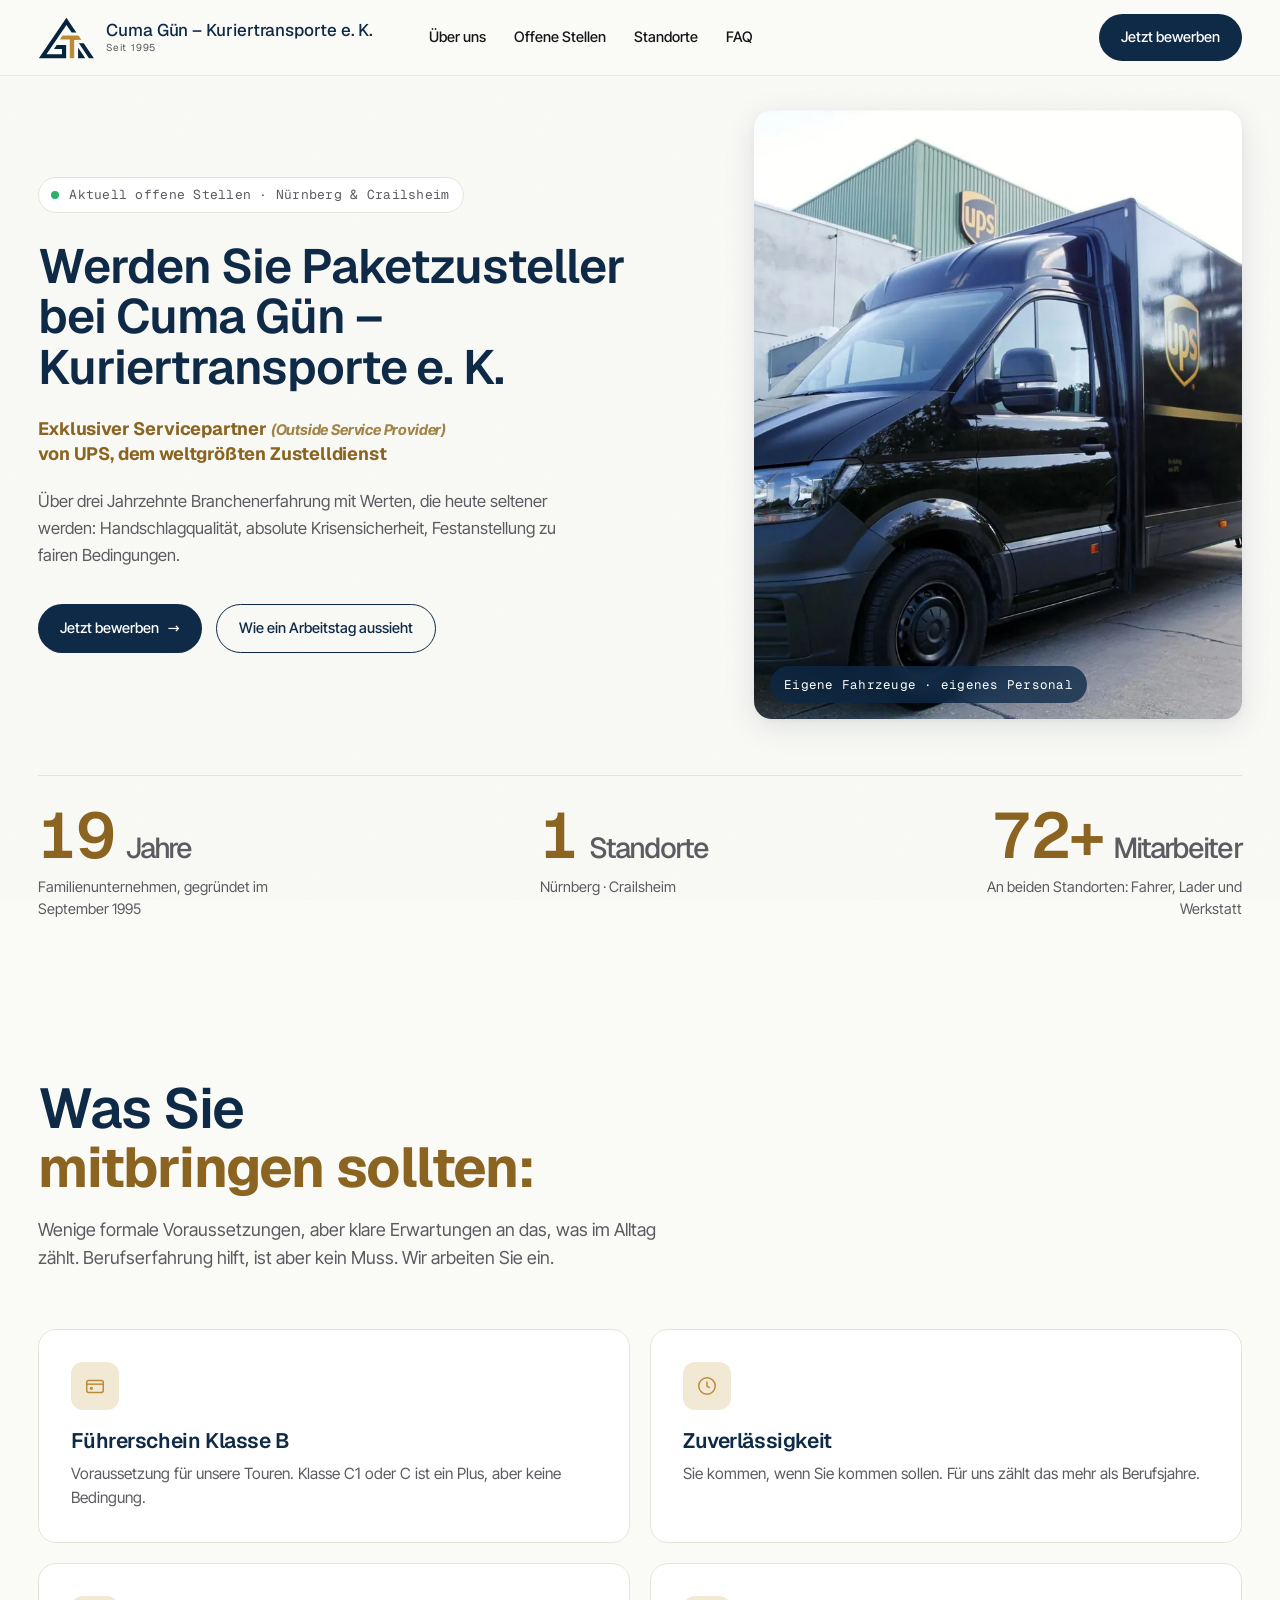
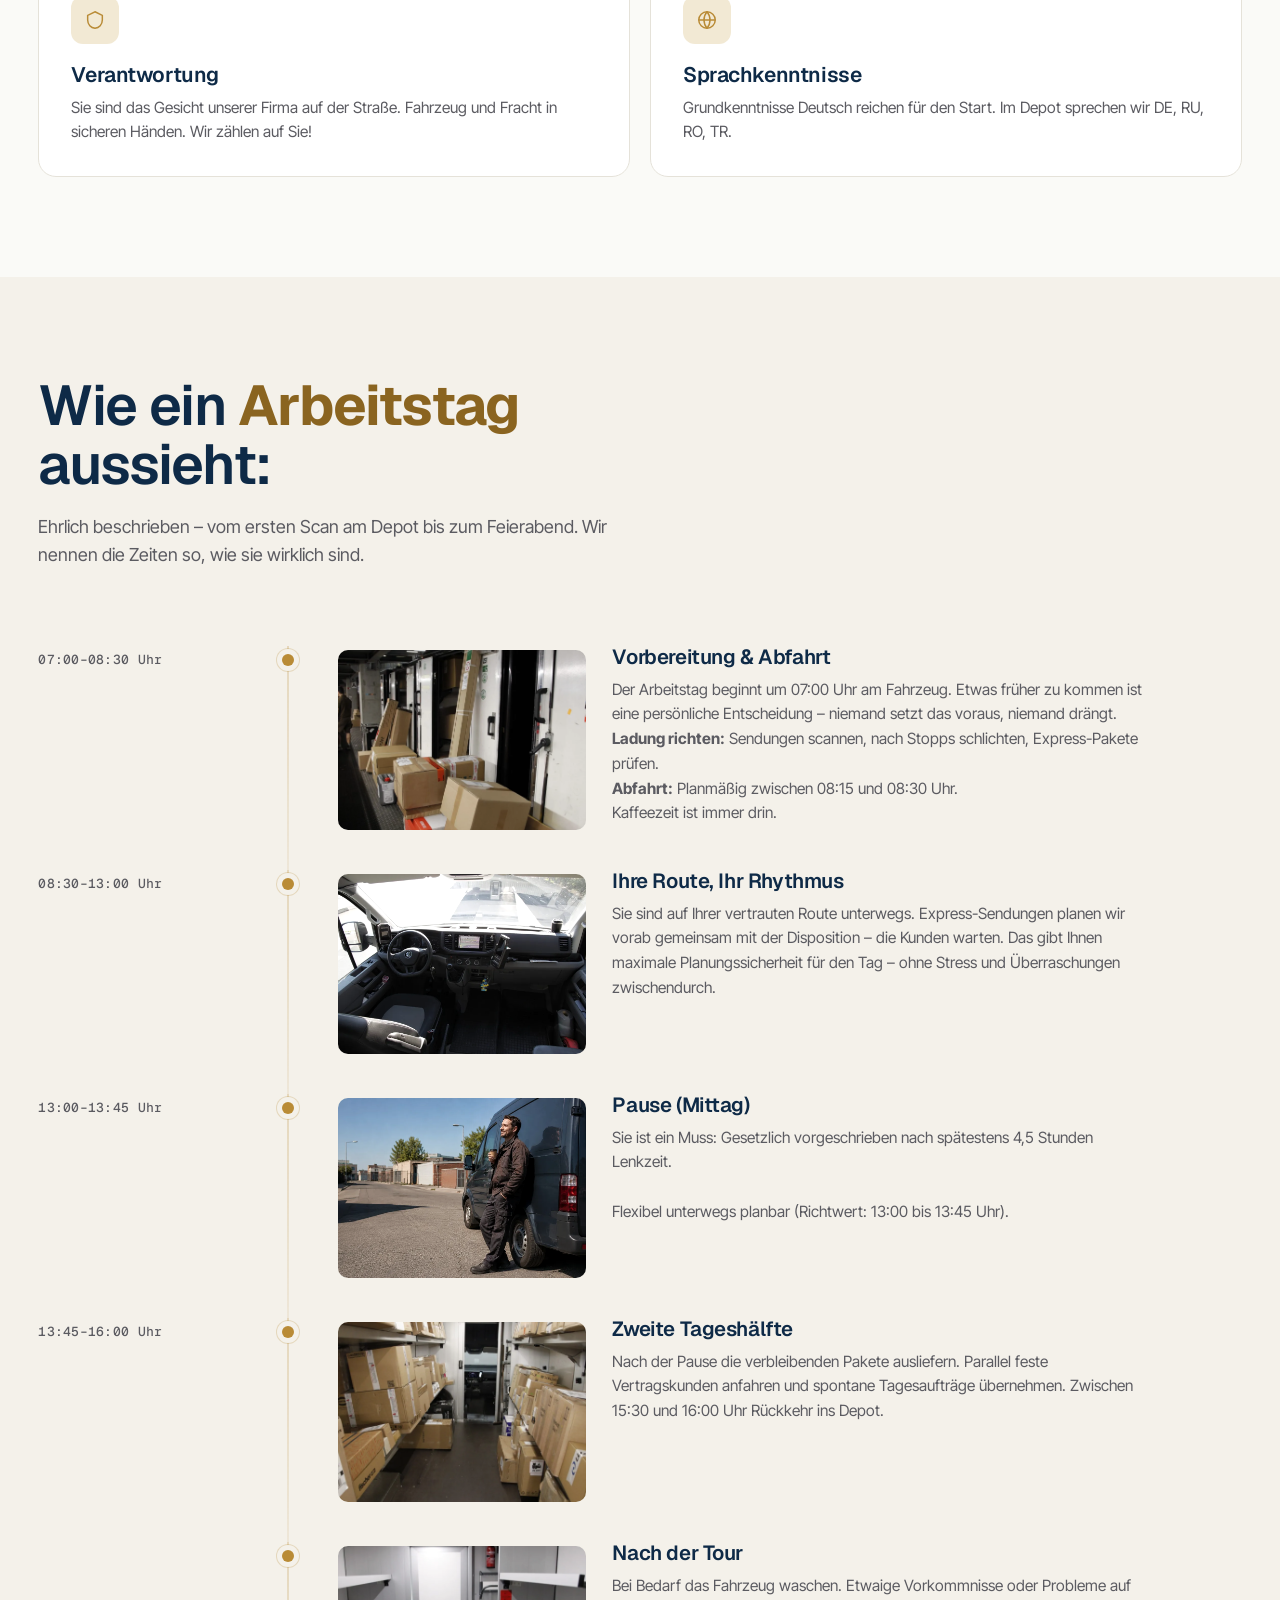
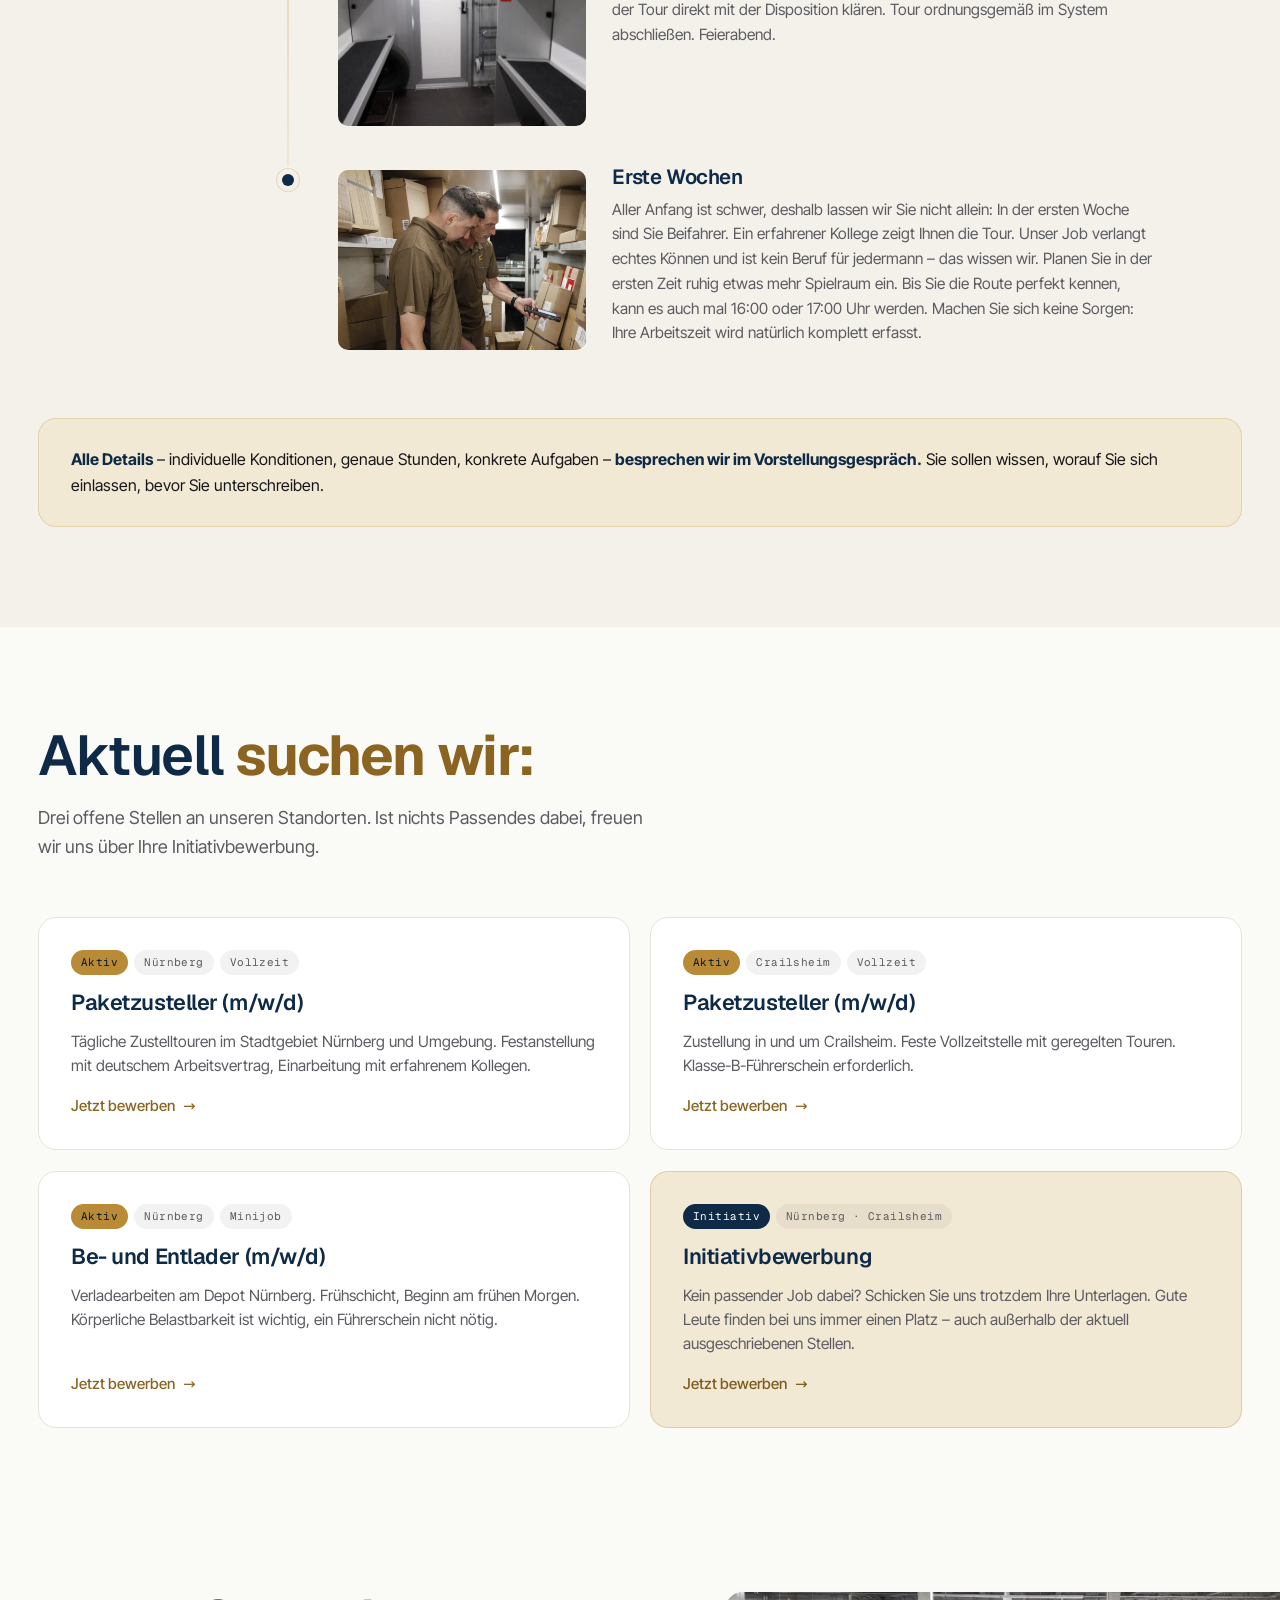
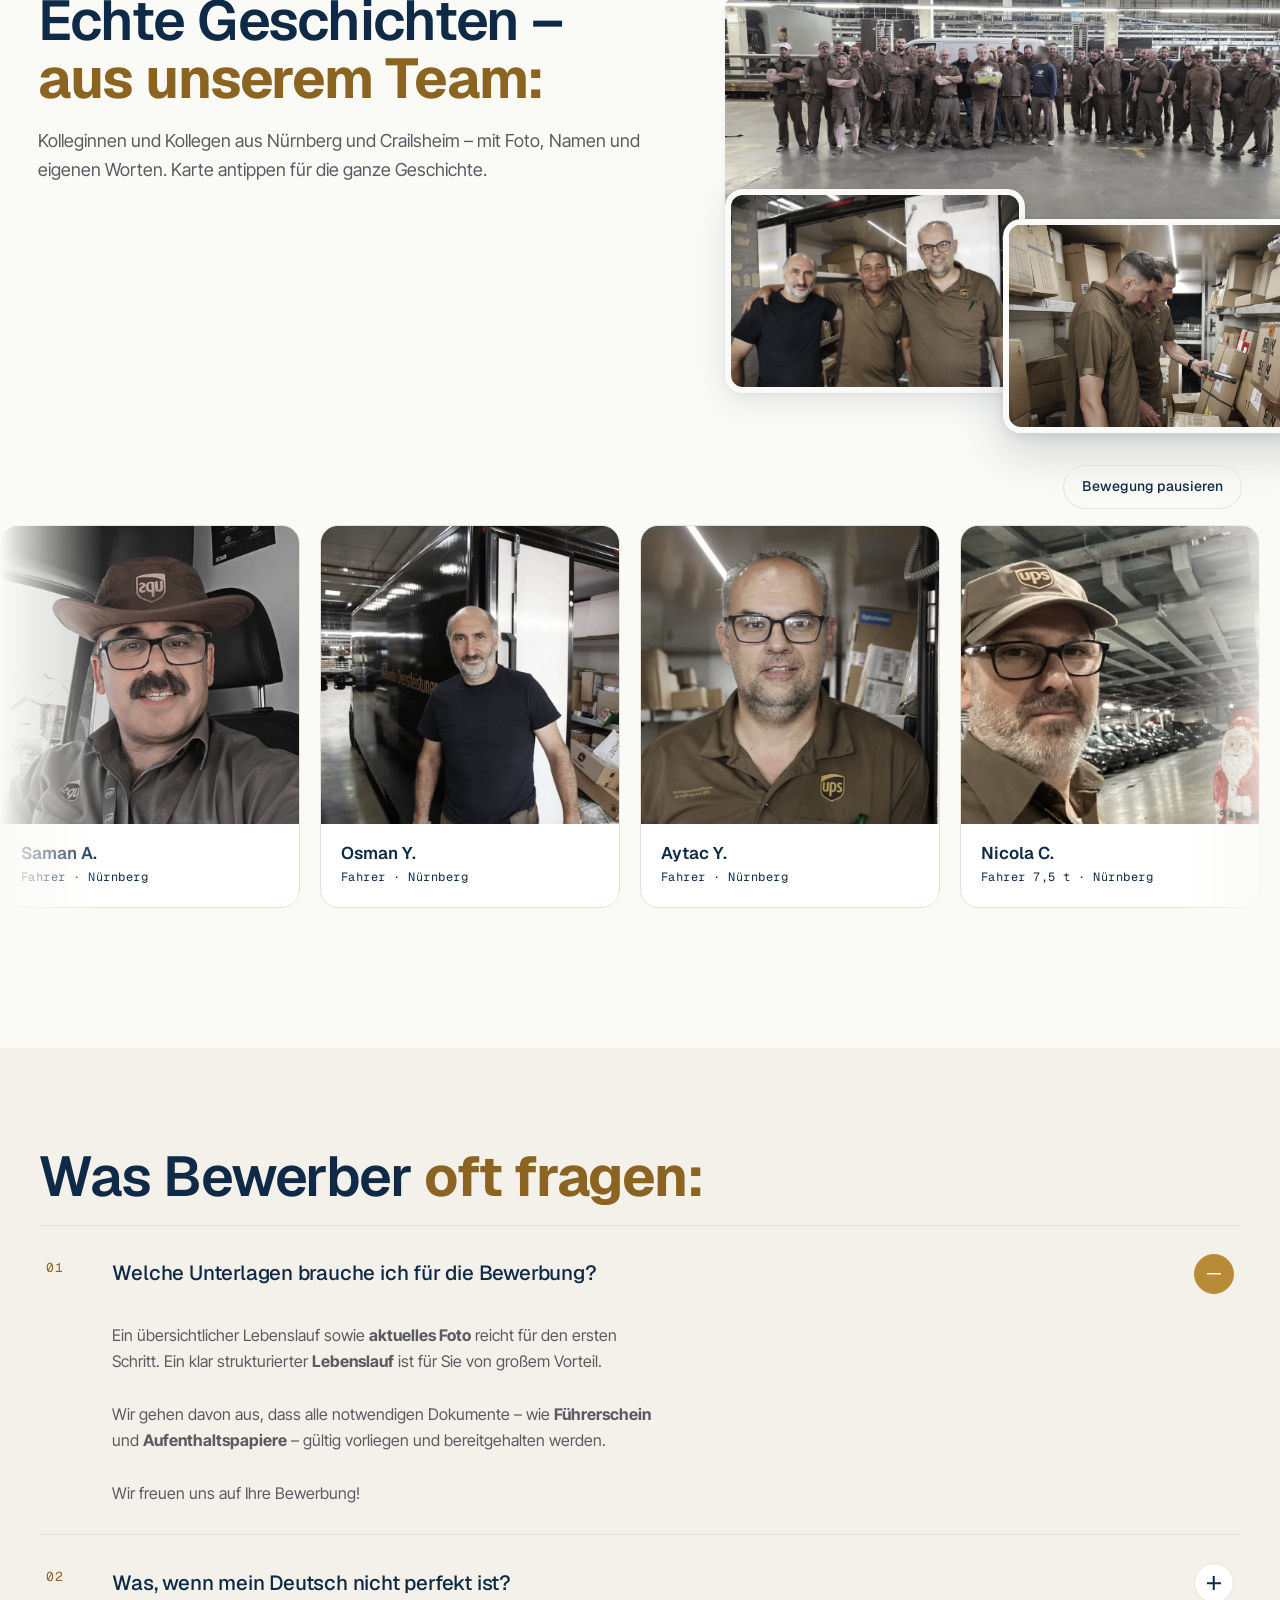
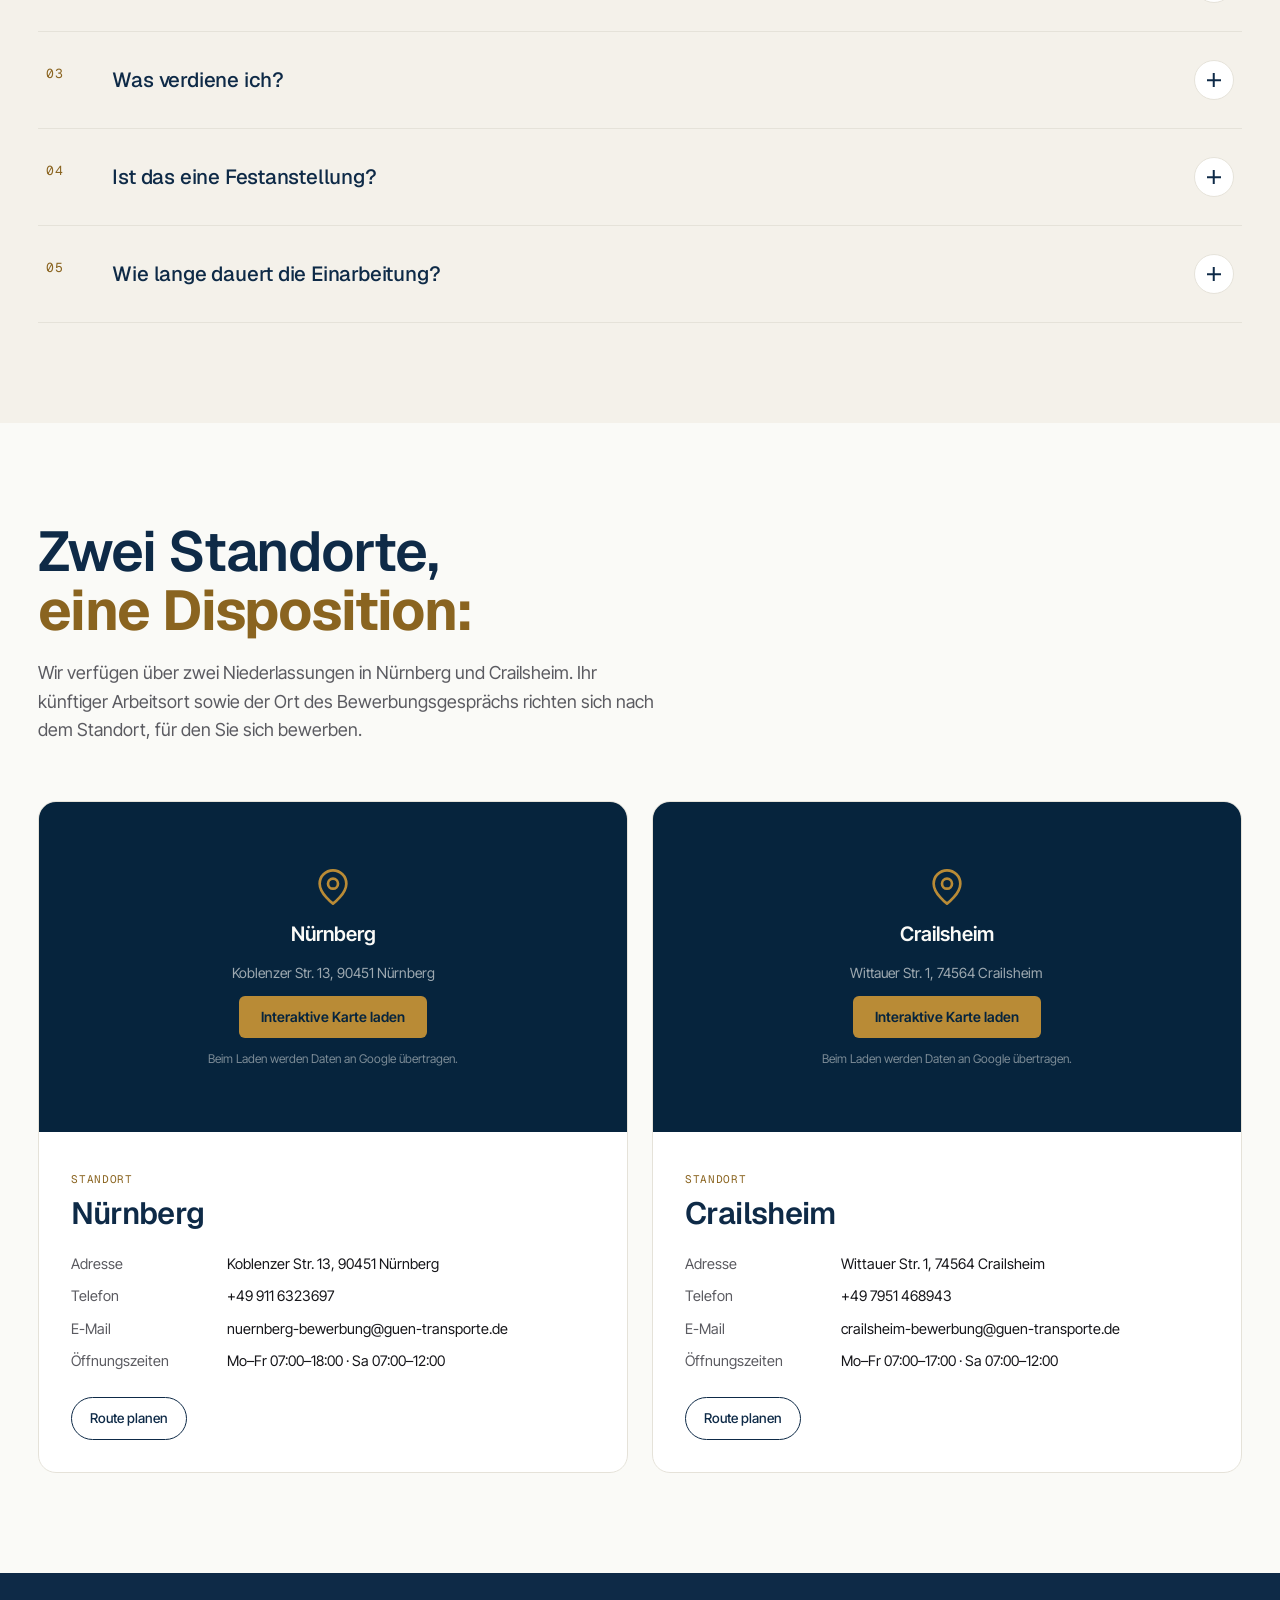
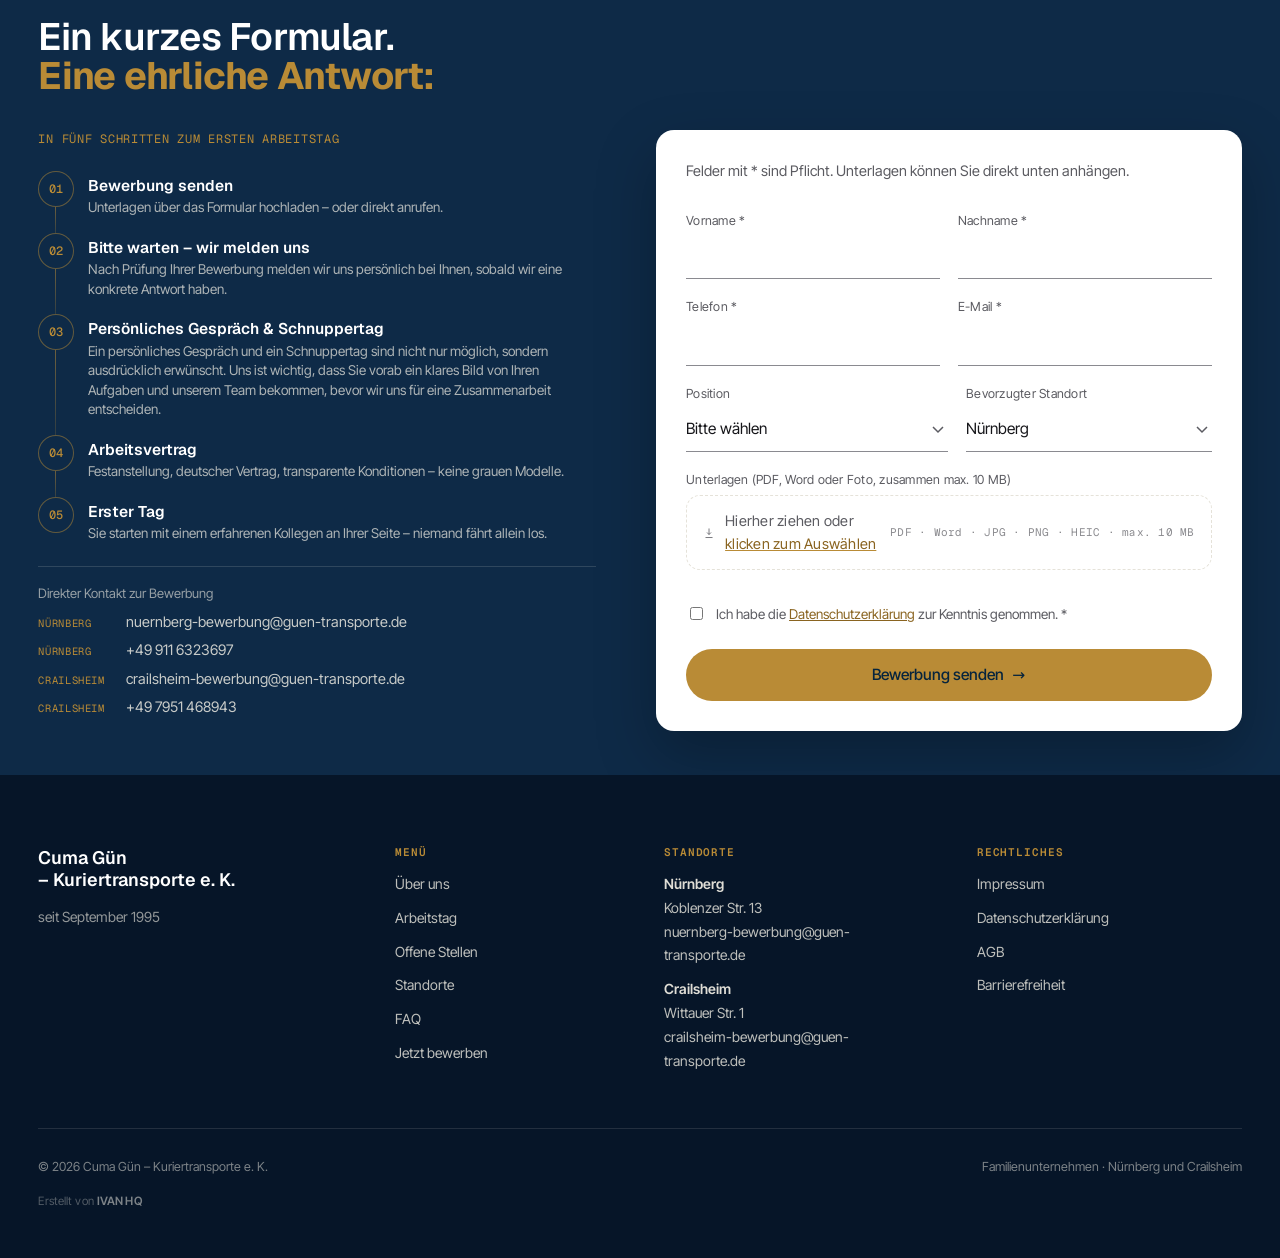
==== commit 9a2c04c2: "Livegang: Formular robuster, Bilder als WebP, Bronze-Kontrast, Rechtstexte - bewerbung.php: nur HTTP" ====
--- a/index.html
+++ b/index.html
@@ -24,7 +24,7 @@
 <!-- Fonts: Geist + Inter Tight + Geist Mono -->
 <link rel="preload" href="fonts/InterTight-Variable.woff2" as="font" type="font/woff2" crossorigin>
 <link rel="preload" href="fonts/Geist-Variable.woff2" as="font" type="font/woff2" crossorigin>
-<link rel="stylesheet" href="fonts/fonts.css">
+<link rel="stylesheet" href="fonts/fonts.css?v=20261007">
 
 <!-- JSON-LD -->
 <script type="application/ld+json">
@@ -122,6 +122,7 @@
   --navy: #0E2A47;
   --navy-deep: #061528;
   --bronze: #B98B36;
+  --bronze-text: #8A6420; /* Bronze als Schrift auf hellem Grund (Kontrast ≥ 4,5). Alter Ton: #B98B36 */
   --bronze-soft: #F2E9D4;
   --bg: #FAFAF7;
   --surface: #FFFFFF;
@@ -660,7 +661,7 @@
         </div>
       </div>
       <div class="hero__photo-wrap">
-        <img class="hero__photo" fetchpriority="high" src="images/ups-crafter.jpg" width="1800" height="1200" alt="Schwarzer UPS-Transporter (VW Crafter) von Cuma Gün – Kuriertransporte e. K." />
+        <img class="hero__photo" fetchpriority="high" src="images/ups-crafter.webp" width="1800" height="1200" alt="Schwarzer UPS-Transporter (VW Crafter) von Cuma Gün – Kuriertransporte e. K." />
         <div class="hero__caption" data-i18n="hero_caption">Eigene Fahrzeuge · eigenes Personal</div>
       </div>
     </div>
@@ -778,7 +779,7 @@
           <h3 class="tl-title" data-i18n="s3_t2_title">Vorbereitung & Abfahrt</h3>
           <p class="tl-desc" data-i18n="s3_t2_desc">Der Arbeitstag beginnt um 07:00 Uhr am Fahrzeug. Etwas früher zu kommen ist eine persönliche Entscheidung – niemand setzt das voraus, niemand drängt.<br><strong>Ladung richten:</strong> Sendungen scannen, nach Stopps schlichten, Express-Pakete prüfen.<br><strong>Abfahrt:</strong> Planmäßig zwischen 08:15 und 08:30 Uhr.<br>Kaffeezeit ist immer drin.</p>
           <div class="tl-photo">
-            <img loading="lazy" src="images/at-verladung.jpg" width="1067" height="1600" alt="Pakete am Depot, bereit zur Verladung" />
+            <img loading="lazy" src="images/at-verladung.webp" width="1067" height="1600" alt="Pakete am Depot, bereit zur Verladung" />
           </div>
         </div>
       </div>
@@ -789,7 +790,7 @@
           <h3 class="tl-title" data-i18n="s3_t3_title">Ihre Route, Ihr Rhythmus</h3>
           <p class="tl-desc" data-i18n="s3_t3_desc">Sie sind auf Ihrer vertrauten Route unterwegs. Express-Sendungen planen wir vorab gemeinsam mit der Disposition – die Kunden warten. Das gibt Ihnen maximale Planungssicherheit für den Tag – ohne Stress und Überraschungen zwischendurch.</p>
           <div class="tl-photo">
-            <img loading="lazy" src="images/at-cockpit.jpg" width="1600" height="1067" alt="Cockpit eines VW Crafter mit Navigation und Scanner" />
+            <img loading="lazy" src="images/at-cockpit.webp" width="1600" height="1067" alt="Cockpit eines VW Crafter mit Navigation und Scanner" />
           </div>
         </div>
       </div>
@@ -800,7 +801,7 @@
           <h3 class="tl-title" data-i18n="s3_t4_title">Pause (Mittag)</h3>
           <p class="tl-desc" data-i18n="s3_t4_desc">Sie ist ein Muss: Gesetzlich vorgeschrieben nach spätestens 4,5 Stunden Lenkzeit.<br><br>Flexibel unterwegs planbar (Richtwert: 13:00 bis 13:45 Uhr).</p>
           <div class="tl-photo">
-            <img loading="lazy" src="images/at-pause.jpg" width="1536" height="1024" alt="Fahrer macht Pause mit Kaffee neben dem Lieferfahrzeug" />
+            <img loading="lazy" src="images/at-pause.webp" width="1536" height="1024" alt="Fahrer macht Pause mit Kaffee neben dem Lieferfahrzeug" />
           </div>
         </div>
       </div>
@@ -811,7 +812,7 @@
           <h3 class="tl-title" data-i18n="s3_t5_title">Zweite Tageshälfte</h3>
           <p class="tl-desc" data-i18n="s3_t5_desc">Nach der Pause die verbleibenden Pakete ausliefern. Parallel feste Vertragskunden anfahren und spontane Tagesaufträge übernehmen. Zwischen 15:30 und 16:00 Uhr Rückkehr ins Depot.</p>
           <div class="tl-photo">
-            <img loading="lazy" src="images/at-laderaum-beladen.jpg" width="1067" height="1600" alt="Beladener Laderaum eines Zustellfahrzeugs" />
+            <img loading="lazy" src="images/at-laderaum-beladen.webp" width="1067" height="1600" alt="Beladener Laderaum eines Zustellfahrzeugs" />
           </div>
         </div>
       </div>
@@ -822,7 +823,7 @@
           <h3 class="tl-title" data-i18n="s3_t6_title">Nach der Tour</h3>
           <p class="tl-desc" data-i18n="s3_t6_desc">Bei Bedarf das Fahrzeug waschen. Etwaige Vorkommnisse oder Probleme auf der Tour direkt mit der Disposition klären. Tour ordnungsgemäß im System abschließen. Feierabend.</p>
           <div class="tl-photo">
-            <img loading="lazy" src="images/at-laderaum-leer.jpg" width="1067" height="1600" alt="Aufgeräumter, leerer Laderaum mit Sackkarre" />
+            <img loading="lazy" src="images/at-laderaum-leer.webp" width="1067" height="1600" alt="Aufgeräumter, leerer Laderaum mit Sackkarre" />
           </div>
         </div>
       </div>
@@ -833,7 +834,7 @@
           <h3 class="tl-title" data-i18n="s3_t7_title">Erste Wochen</h3>
           <p class="tl-desc" data-i18n="s3_t7_desc">Aller Anfang ist schwer, deshalb lassen wir Sie nicht allein: In der ersten Woche sind Sie Beifahrer. Ein erfahrener Kollege zeigt Ihnen die Tour. Unser Job verlangt echtes Können und ist kein Beruf für jedermann – das wissen wir. Planen Sie in der ersten Zeit ruhig etwas mehr Spielraum ein. Bis Sie die Route perfekt kennen, kann es auch mal 16:00 oder 17:00 Uhr werden. Machen Sie sich keine Sorgen: Ihre Arbeitszeit wird natürlich komplett erfasst.</p>
           <div class="tl-photo">
-            <img loading="lazy" src="images/at-einarbeitung.jpg" width="1600" height="1067" alt="Erfahrener Kollege zeigt einem neuen Mitarbeiter den Scanner im Laderaum" />
+            <img loading="lazy" src="images/at-einarbeitung.webp" width="1600" height="1067" alt="Erfahrener Kollege zeigt einem neuen Mitarbeiter den Scanner im Laderaum" />
           </div>
         </div>
       </div>
@@ -1089,10 +1090,10 @@
       <p class="section-lede" data-i18n="s5_lede">Kolleginnen und Kollegen aus Nürnberg und Crailsheim – mit Foto, Namen und eigenen Worten. Karte antippen für die ganze Geschichte.</p>
     </div>
     <div class="stimmen__gallery">
-      <img class="stimmen__shot stimmen__shot--wide" src="images/team/gruppe-team.jpg?v=2" width="1600" height="640" loading="lazy" alt="Das Team des Standorts Nürnberg" />
+      <img class="stimmen__shot stimmen__shot--wide" src="images/team/gruppe-team.webp" width="1600" height="640" loading="lazy" alt="Das Team des Standorts Nürnberg" />
       <div class="stimmen__lower">
-        <img class="stimmen__shot stimmen__shot--drei" src="images/team/gruppe-drei.jpg" width="1400" height="933" loading="lazy" alt="Drei Kollegen am Fahrzeug im Depot Nürnberg" />
-        <img class="stimmen__shot stimmen__shot--scan" src="images/team/gruppe-scan.jpg" width="1400" height="933" loading="lazy" alt="Zwei Kollegen beim Scannen der Sendungen" />
+        <img class="stimmen__shot stimmen__shot--drei" src="images/team/gruppe-drei.webp" width="1400" height="933" loading="lazy" alt="Drei Kollegen am Fahrzeug im Depot Nürnberg" />
+        <img class="stimmen__shot stimmen__shot--scan" src="images/team/gruppe-scan.webp" width="1400" height="933" loading="lazy" alt="Zwei Kollegen beim Scannen der Sendungen" />
       </div>
     </div>
   </div>
@@ -1492,7 +1493,9 @@
         <div class="bew-contact">
           <div class="bew-contact__label" data-i18n="bew_contact_label">Direkter Kontakt zur Bewerbung</div>
           <a class="bew-contact__mail" href="mailto:nuernberg-bewerbung@guen-transporte.de"><span class="bew-contact__city mono" data-i18n="loc_nbg">Nürnberg</span>nuernberg-bewerbung@guen-transporte.de</a>
+          <a class="bew-contact__mail" href="tel:+499116323697"><span class="bew-contact__city mono" data-i18n="loc_nbg">Nürnberg</span>+49 911 6323697</a>
           <a class="bew-contact__mail" href="mailto:crailsheim-bewerbung@guen-transporte.de"><span class="bew-contact__city mono" data-i18n="loc_crl">Crailsheim</span>crailsheim-bewerbung@guen-transporte.de</a>
+          <a class="bew-contact__mail" href="tel:+497951468943"><span class="bew-contact__city mono" data-i18n="loc_crl">Crailsheim</span>+49 7951 468943</a>
         </div>
       </div>
 
@@ -1524,6 +1527,7 @@
         <div class="field">
           <label for="position" data-i18n="form_position">Position</label>
           <select id="position" name="position">
+            <option value="" data-i18n="form_pos0">Bitte wählen</option>
             <option value="zusteller-nbg" data-i18n="form_pos1">Paketzusteller Nürnberg (Vollzeit)</option>
             <option value="zusteller-crl" data-i18n="form_pos2">Paketzusteller Crailsheim (Vollzeit)</option>
             <option value="lader-nbg" data-i18n="form_pos3">Be- und Entlader Nürnberg (Minijob)</option>
@@ -1553,8 +1557,8 @@
         </div>
 
         <label class="checkbox">
-          <input type="checkbox" id="dsgvo" name="Einwilligung" value="Ja, Datenschutzerklärung gelesen und eingewilligt" required />
-          <span data-i18n="form_dsgvo">Ich willige in die Verarbeitung meiner Daten gemäß <a href="#datenschutz" data-legal="privacy" style="color:var(--bronze);text-decoration:underline;">Datenschutzerklärung</a> ein. *</span>
+          <input type="checkbox" id="dsgvo" name="Einwilligung" value="Ja, Datenschutzerklärung zur Kenntnis genommen" required />
+          <span data-i18n="form_dsgvo">Ich habe die <a href="#datenschutz" data-legal="privacy" style="color:var(--bronze);text-decoration:underline;">Datenschutzerklärung</a> zur Kenntnis genommen. *</span>
         </label>
 
         <!-- Spamschutz: Feld bleibt für Menschen unsichtbar und leer -->
@@ -1814,6 +1818,12 @@
 .field input:focus-visible, .field select:focus-visible { outline: 2px solid #0E2A47; outline-offset: 3px; }
 .field input[aria-invalid="true"] { border-bottom-color: #b3261e; border-bottom-width: 2px; }
 .checkbox.is-invalid span { color: #b3261e; }
+/* Bronze-Schrift auf hellem Grund dunkler; auf dunklem Grund bleibt --bronze */
+.hero__ups, .stat__num .accent, .section-h2 .em, .job__apply, .faq__num, .loc__tag,
+.drop__text u, .checkbox a[data-legal], .empmodal__kicker, .legalmodal__kicker { color: var(--bronze-text) !important; }
+.section--dark .section-h2 .em { color: var(--bronze) !important; }
+.tag--active, .sticky-apply { color: var(--navy-deep) !important; }
+.job--initiativ .job__apply { color: #7E5A1C !important; } /* beiger Grund */
 .drop:focus-within { outline: 2px solid #0E2A47; outline-offset: 3px; }
 @media (max-width: 768px) { .field input, .field select { font-size: 16px; } }
 @media (max-width: 420px) { .drop__hint { white-space: normal; } }
@@ -2300,7 +2310,7 @@
 </div>
 <div id="legal-imprint-body" hidden>
 <h3>Angaben gemäß § 5 DDG</h3>
-<dl class="legalmodal__data"><dt>Firma</dt><dd>Cuma Gün – Kuriertransporte e. K.</dd><dt>Rechtsform</dt><dd>Einzelkaufmann</dd><dt>Geschäftsführer</dt><dd>Cuma Gün</dd><dt>Geschäftsanschrift</dt><dd>Laufer Weg 64, 90552 Röthenbach an der Pegnitz</dd><dt>Telefon</dt><dd>+49 911 6323697</dd><dt>E-Mail</dt><dd>info@guen-transporte.de</dd><dt>Registergericht</dt><dd>Amtsgericht Nürnberg</dd><dt>Registernummer</dt><dd>HRA 15066</dd><dt>USt-IdNr.</dt><dd>DE175103292</dd></dl>
+<dl class="legalmodal__data"><dt>Firma</dt><dd>Cuma Gün – Kuriertransporte e. K.</dd><dt>Rechtsform</dt><dd>Einzelkaufmann</dd><dt>Inhaber</dt><dd>Cuma Gün</dd><dt>Geschäftsanschrift</dt><dd>Laufer Weg 64, 90552 Röthenbach an der Pegnitz</dd><dt>Telefon</dt><dd>+49 911 6323697</dd><dt>E-Mail</dt><dd>info@guen-transporte.de</dd><dt>Registergericht</dt><dd>Amtsgericht Nürnberg</dd><dt>Registernummer</dt><dd>HRA 15066</dd><dt>USt-IdNr.</dt><dd>DE175103292</dd></dl>
 <h3>Betriebsstätten</h3>
 <dl class="legalmodal__data"><dt>Nürnberg</dt><dd>Koblenzer Str. 13, 90451 Nürnberg<br />Telefon: +49 911 6323697</dd><dt>Crailsheim</dt><dd>Wittauer Str. 1, 74564 Crailsheim<br />Telefon: +49 7951 468943</dd></dl>
 <h3>Verantwortlich für den Inhalt nach § 18 Abs. 2 MStV</h3>
@@ -2311,14 +2321,14 @@
 <p>Unser Angebot enthält Links zu externen Websites Dritter, auf deren Inhalte wir keinen Einfluss haben. Für diese fremden Inhalte kann keine Gewähr übernommen werden. Verantwortlich ist stets der jeweilige Anbieter oder Betreiber der Seiten. Die verlinkten Seiten wurden zum Zeitpunkt der Verlinkung auf mögliche Rechtsverstöße überprüft; rechtswidrige Inhalte waren nicht erkennbar. Eine dauerhafte inhaltliche Kontrolle der verlinkten Seiten ist ohne konkrete Anhaltspunkte einer Rechtsverletzung nicht zumutbar. Bei Bekanntwerden von Rechtsverletzungen entfernen wir derartige Links umgehend.</p>
 <h3>Urheberrecht</h3>
 <p>Die durch die Seitenbetreiber erstellten Inhalte und Werke auf diesen Seiten unterliegen dem deutschen Urheberrecht. Die Vervielfältigung, Bearbeitung, Verbreitung und jede Art der Verwertung außerhalb der Grenzen des Urheberrechts bedürfen der schriftlichen Zustimmung des jeweiligen Autors bzw. Erstellers.</p>
-<p><strong>Stand: August 2026</strong></p>
+<p><strong>Stand: Oktober 2026</strong></p>
 </div>
 <div id="legal-privacy-body" hidden>
 <h3>1. Verantwortliche Stelle</h3>
 <p>Verantwortlich für die Datenverarbeitung auf dieser Website ist:</p>
 <p>Fa. Cuma Gün – Kuriertransporte e. K.<br />Laufer Weg 64<br />90552 Röthenbach an der Pegnitz<br />info@guen-transporte.de<br />+49 911 6323697</p>
 <h3>2. Hosting und E-Mail-Infrastruktur</h3>
-<p>Diese Website sowie die dazugehörige E-Mail-Infrastruktur werden durch die ESB IT-Services GmbH im Auftrag der Fa. Cuma Gün – Kuriertransporte e. K. betrieben. Die Server-Log-Files werden auf den Servern dieses Dienstleisters gespeichert. Die Verarbeitung erfolgt unter Beachtung der gesetzlichen Datenschutzvorschriften gemäß der DSGVO.</p>
+<p>Diese Website sowie die dazugehörige E-Mail-Infrastruktur werden durch die ESB IT-Services GmbH im Auftrag der Fa. Cuma Gün – Kuriertransporte e. K. betrieben. Die E-Mail-Postfächer werden über Microsoft 365 der Microsoft Ireland Operations Limited, One Microsoft Place, South County Business Park, Leopardstown, Dublin 18, Irland, bereitgestellt. Eine Übermittlung von Daten in die USA kann dabei nicht ausgeschlossen werden; Microsoft ist nach dem EU-US Data Privacy Framework zertifiziert (Art. 45 DSGVO). Die Server-Log-Files werden auf den Servern dieses Dienstleisters gespeichert. Die Verarbeitung erfolgt unter Beachtung der gesetzlichen Datenschutzvorschriften gemäß der DSGVO.</p>
 <p>Rechtsgrundlage für den Einsatz des Dienstleisters ist Art. 6 Abs. 1 lit. f DSGVO (berechtigtes Interesse an einer professionellen, sicheren und stabilen Bereitstellung unseres Online-Angebots).</p>
 <h3>3. Server-Log-Files</h3>
 <p>Der IT-Dienstleister dieser Website erhebt und speichert automatisch Informationen in sogenannten Server-Log-Dateien, die Ihr Browser automatisch übermittelt. Dies sind:</p>
@@ -2337,7 +2347,7 @@
 <p>Sie können sich über das Bewerbungsformular auf dieser Website oder per E-Mail bewerben. Wir verarbeiten dabei die von Ihnen übermittelten Angaben und Unterlagen, etwa Name, Telefonnummer, E-Mail-Adresse, gewünschte Stelle und Standort, Lebenslauf, Anschreiben und Zeugnisse.</p>
 <p>Wenn Sie das Bewerbungsformular absenden, werden Ihre Angaben und angehängten Unterlagen verschlüsselt an unseren Webserver übertragen und von dort als E-Mail an das Bewerbungspostfach des von Ihnen gewählten Standorts gesendet. Auf dem Webserver werden sie nicht gespeichert; externe Formular-Dienste setzen wir nicht ein. Zum Schutz vor Missbrauch wird lediglich ein Hashwert Ihrer IP-Adresse mit dem Zeitpunkt des Absendens höchstens eine Stunde lang vorgehalten, um mehr als fünf Bewerbungen innerhalb von zehn Minuten zu verhindern. Die mit * gekennzeichneten Angaben benötigen wir, um Ihre Bewerbung bearbeiten und Sie erreichen zu können; alle weiteren Angaben und Unterlagen sind freiwillig. Eine automatische Eingangsbestätigung per E-Mail versenden wir nicht.</p>
 <p>Zweck der Verarbeitung ist die Prüfung Ihrer Eignung für die ausgeschriebene Stelle und die Durchführung des Bewerbungsverfahrens.</p>
-<p>Rechtsgrundlage ist Art. 88 Abs. 1 DSGVO in Verbindung mit § 26 Abs. 1 BDSG. Die Verarbeitung ist für die Entscheidung über die Begründung eines Beschäftigungsverhältnisses erforderlich.</p>
+<p>Rechtsgrundlage ist Art. 6 Abs. 1 lit. b DSGVO (Anbahnung eines Beschäftigungsverhältnisses). Die Verarbeitung ist für die Entscheidung über die Begründung eines Beschäftigungsverhältnisses erforderlich.</p>
 <p>Im Falle einer Absage bewahren wir Ihre Daten zur Abwehr möglicher Rechtsansprüche, etwa nach dem Allgemeinen Gleichbehandlungsgesetz, für längstens sechs Monate nach Versand der Absage auf und löschen sie anschließend. Rechtsgrundlage hierfür ist Art. 6 Abs. 1 lit. f DSGVO; das berechtigte Interesse besteht in der Beweisführung in einem möglichen Rechtsstreit.</p>
 <p>Ihre Daten werden intern ausschließlich von den für das Bewerbungsverfahren zuständigen Personen eingesehen. Eine Weitergabe an unbefugte Dritte erfolgt nicht.</p>
 <h3>7. Externe Verlinkungen</h3>
@@ -2353,9 +2363,9 @@
 <p>Sie haben das Recht, sich bei einer Datenschutz-Aufsichtsbehörde über die Verarbeitung Ihrer personenbezogenen Daten durch uns zu beschweren (Art. 77 DSGVO). Zuständig ist das Bayerische Landesamt für Datenschutzaufsicht, Promenade 18, 91522 Ansbach.</p>
 <h3>11. Datensicherheit</h3>
 <p>Zum Schutz Ihrer Daten bei der Übertragung verwenden wir dem Stand der Technik entsprechende Verschlüsselungsverfahren (SSL/TLS) über HTTPS. Eine verschlüsselte Verbindung erkennen Sie am Schloss-Symbol in der Adresszeile Ihres Browsers und daran, dass die Adresse mit „https://“ beginnt.</p>
-<p><strong>Stand: August 2026</strong></p>
+<p><strong>Stand: Oktober 2026</strong></p>
 </div>
 
-<script src="app.js"></script>
+<script src="app.js?v=20261007"></script>
 </body>
 </html>
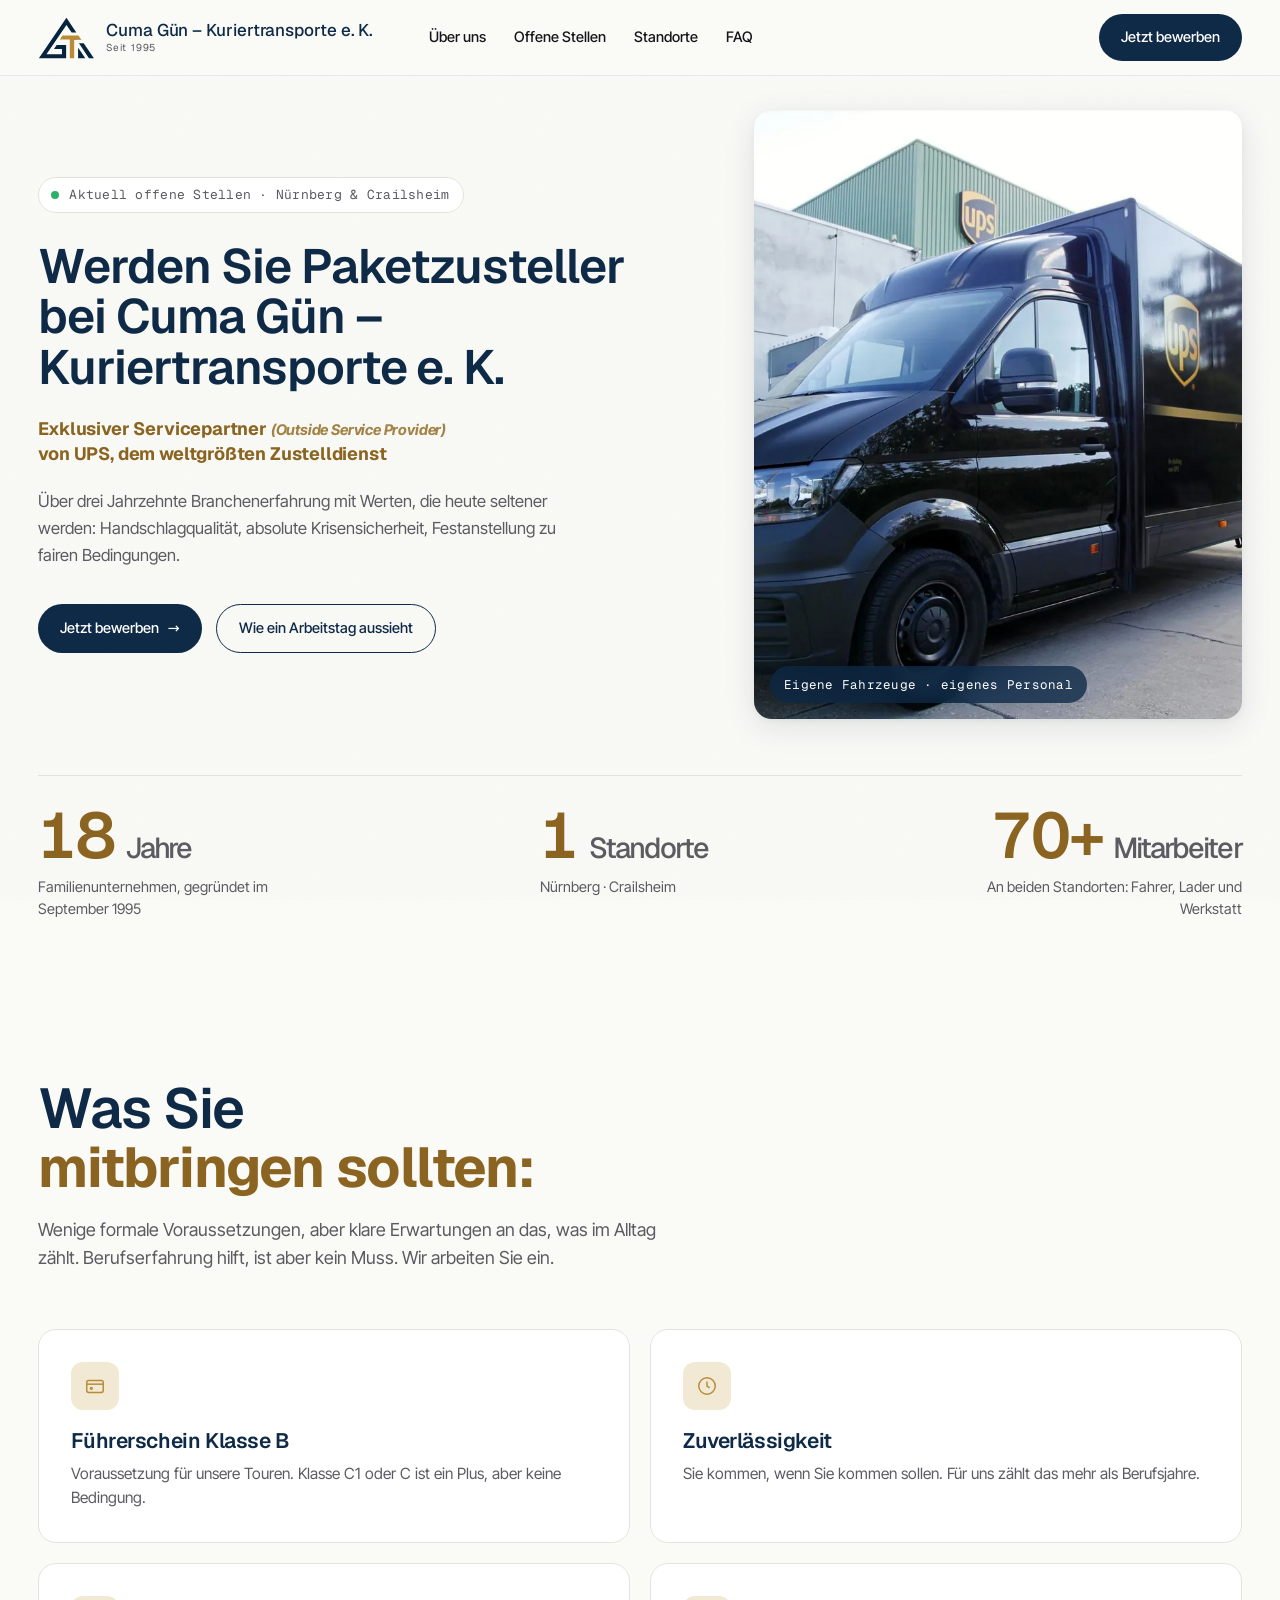
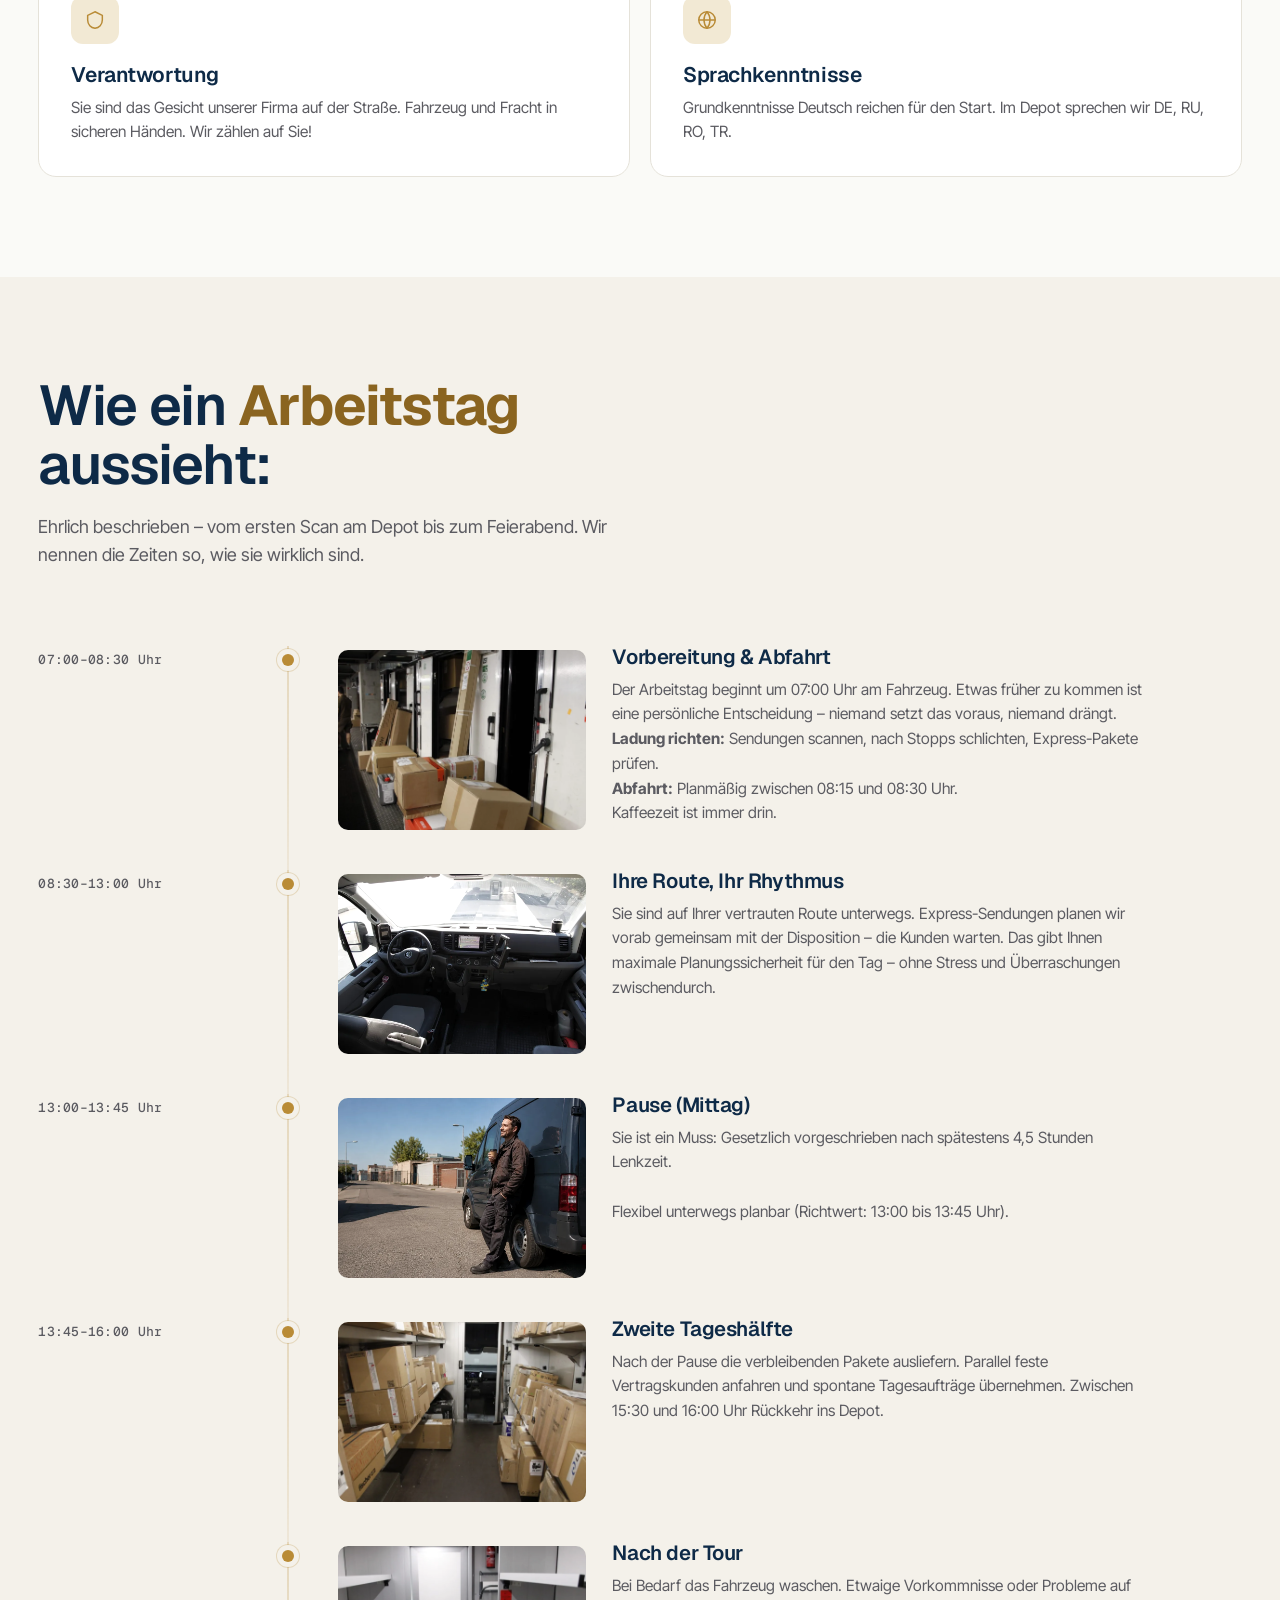
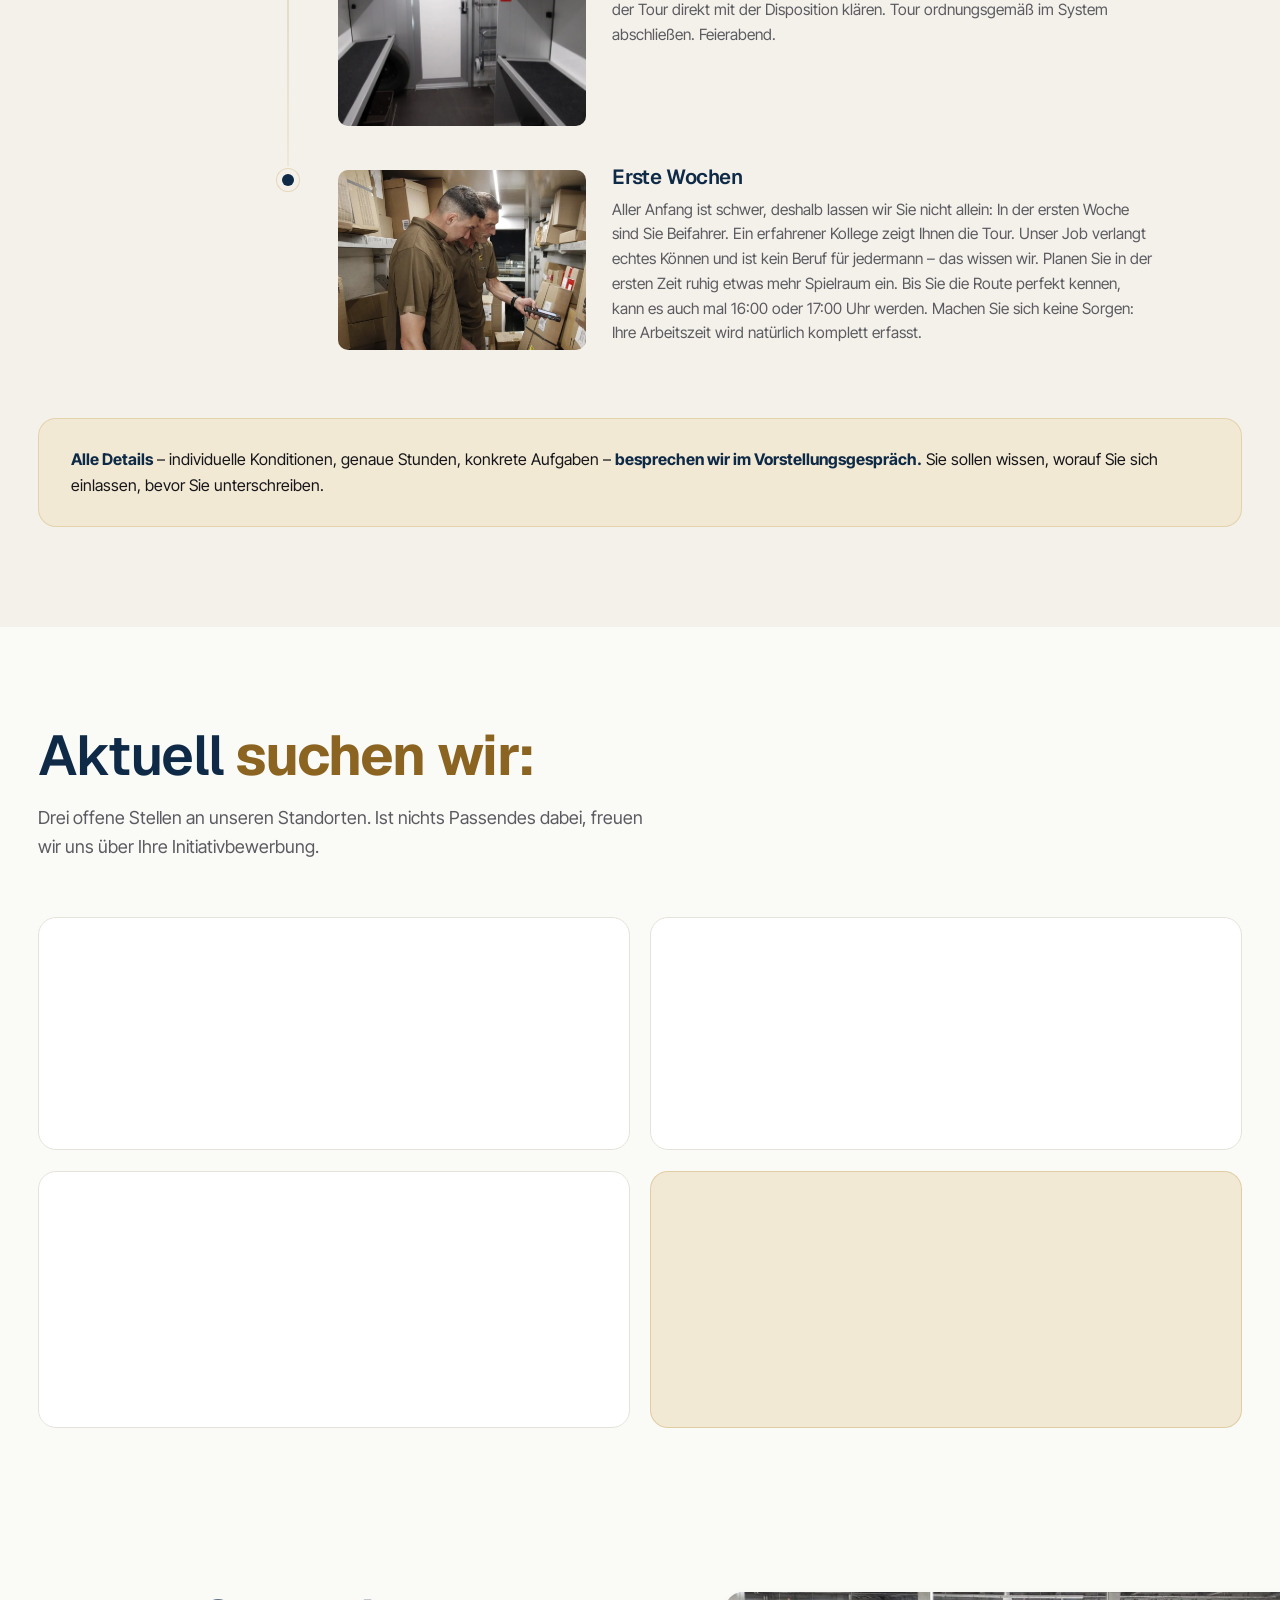
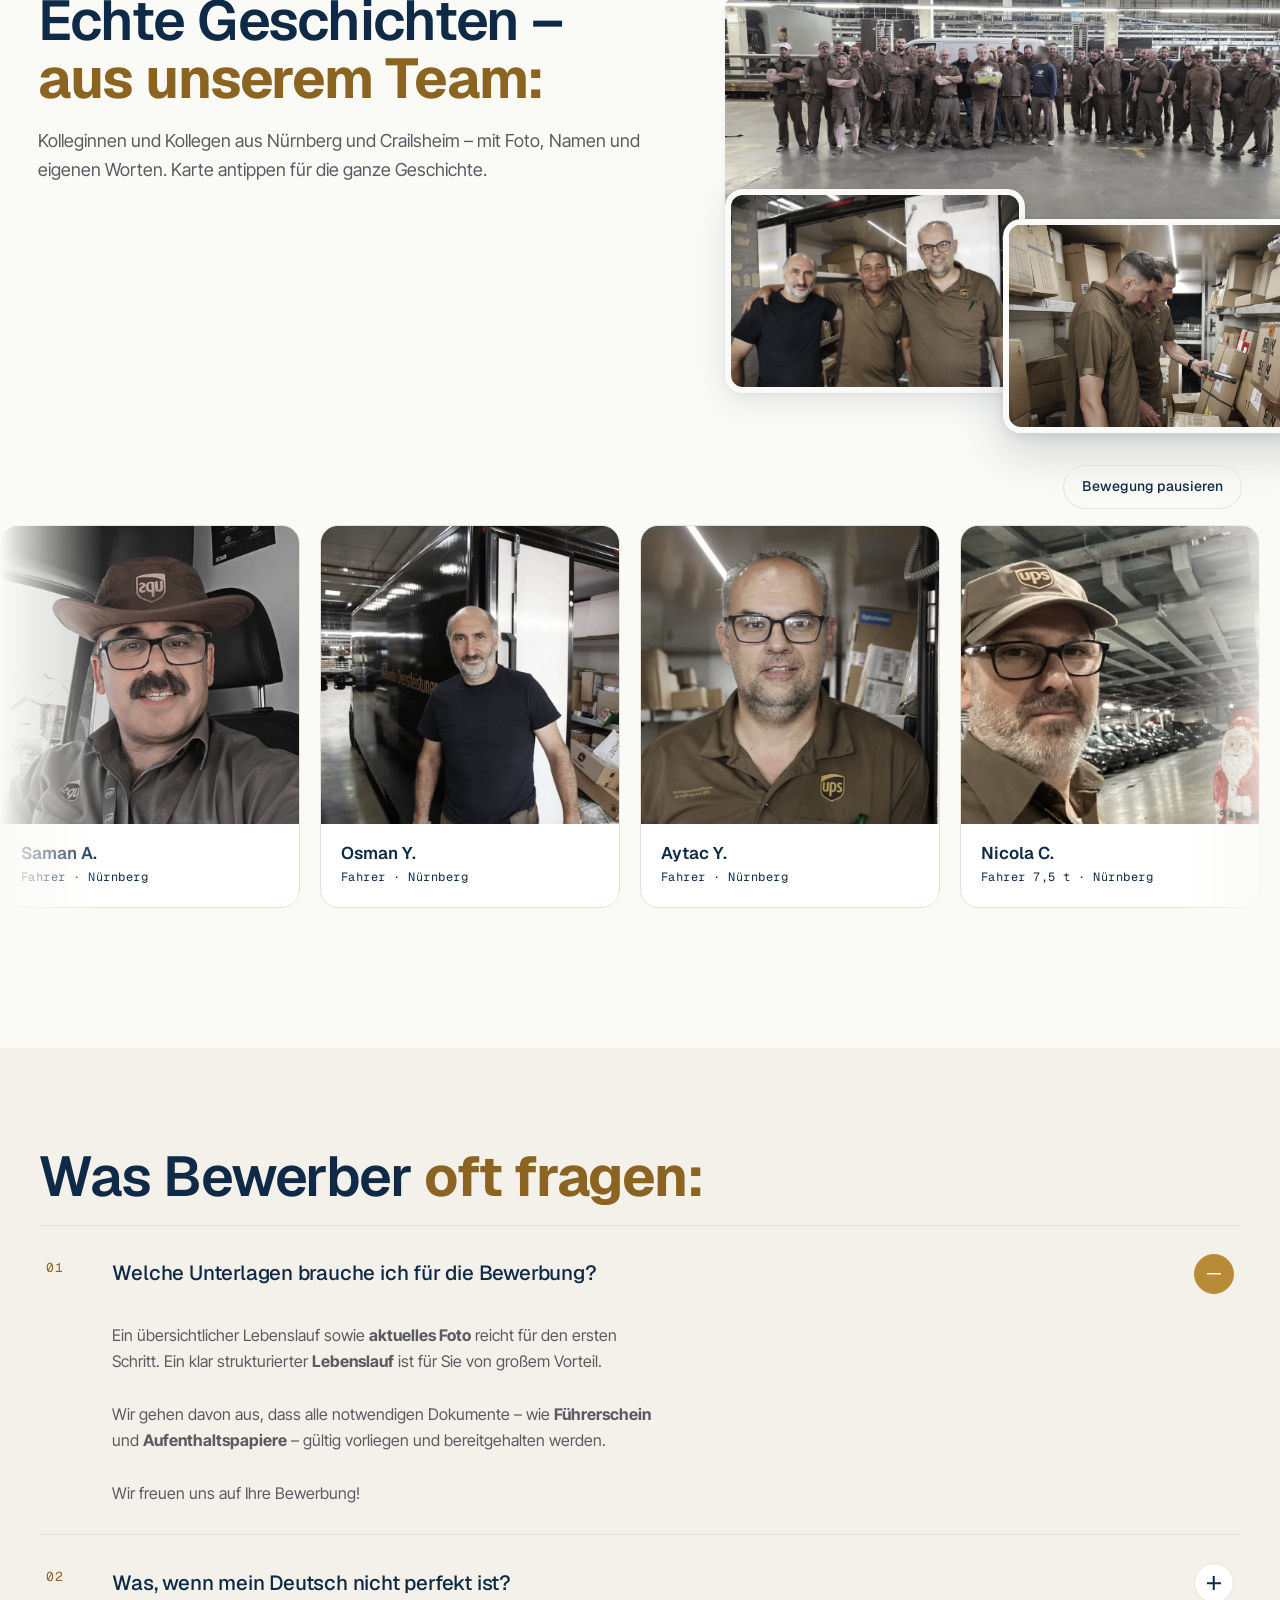
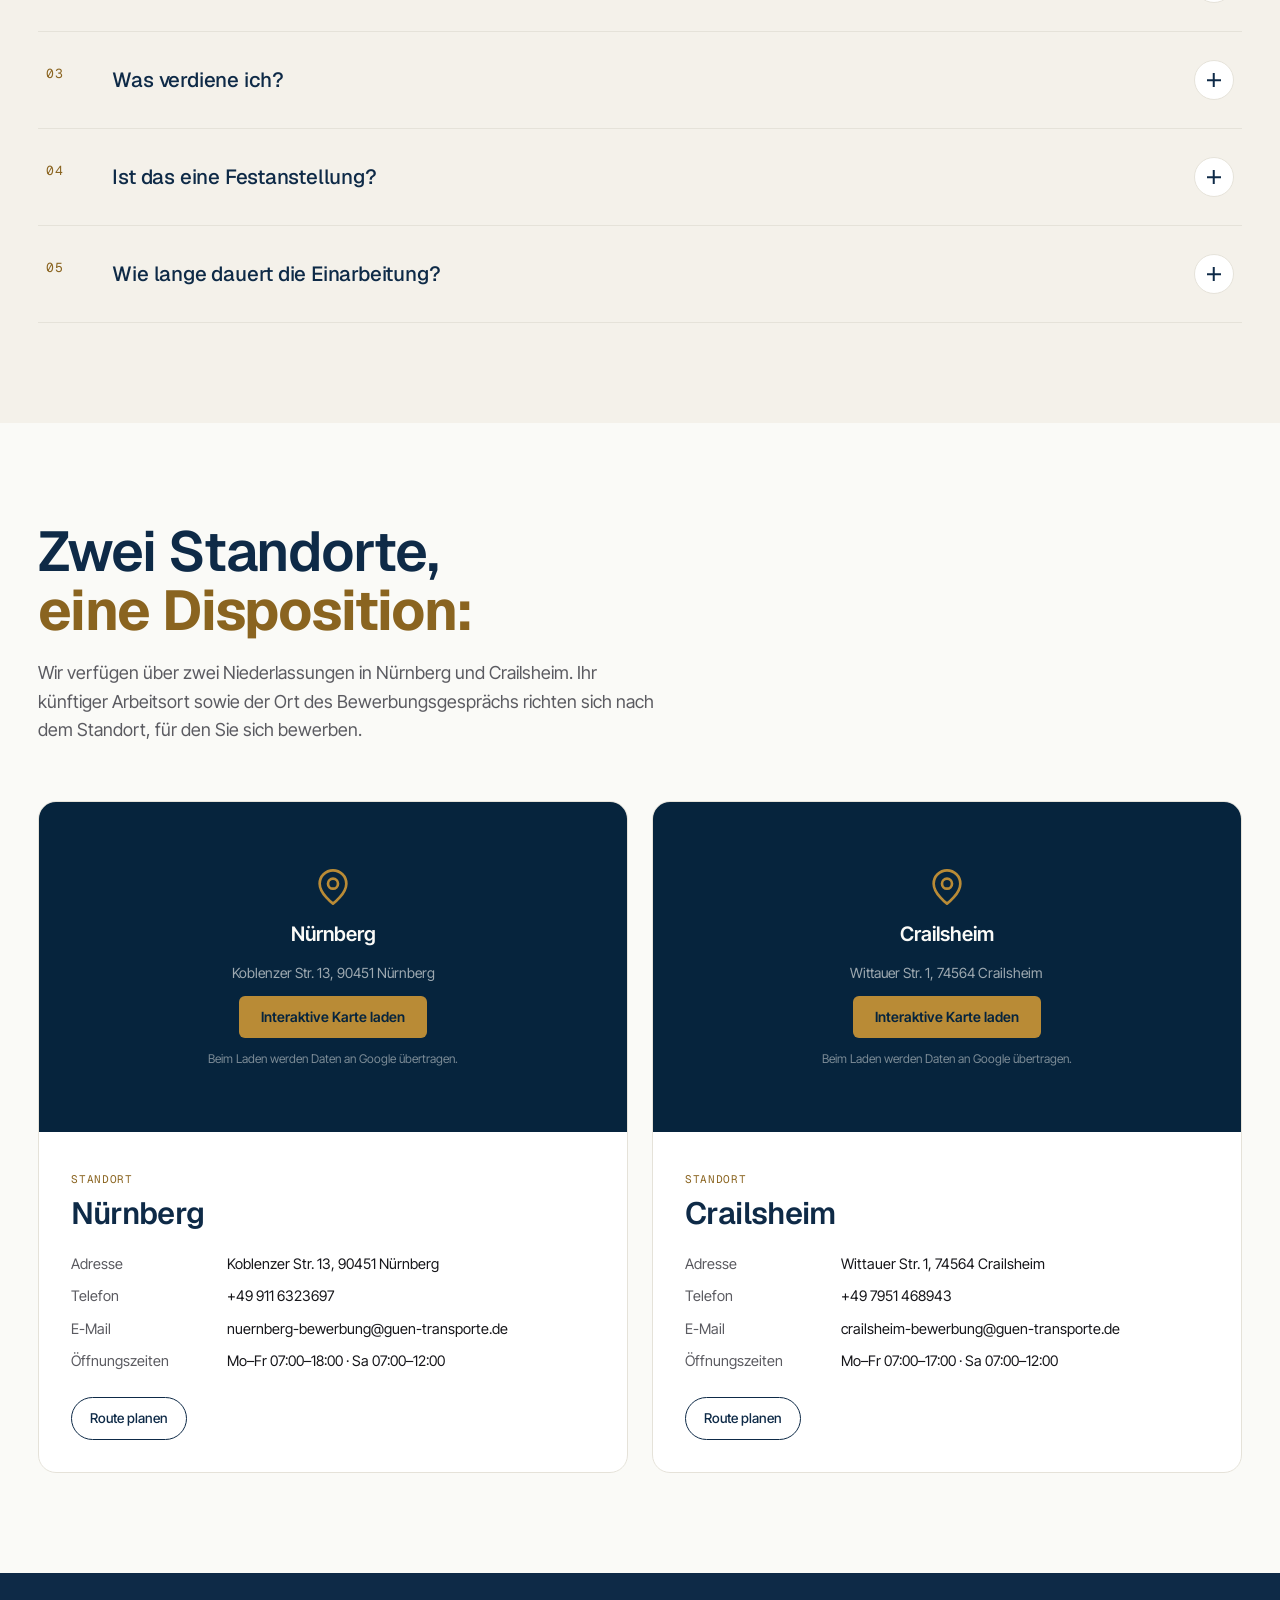
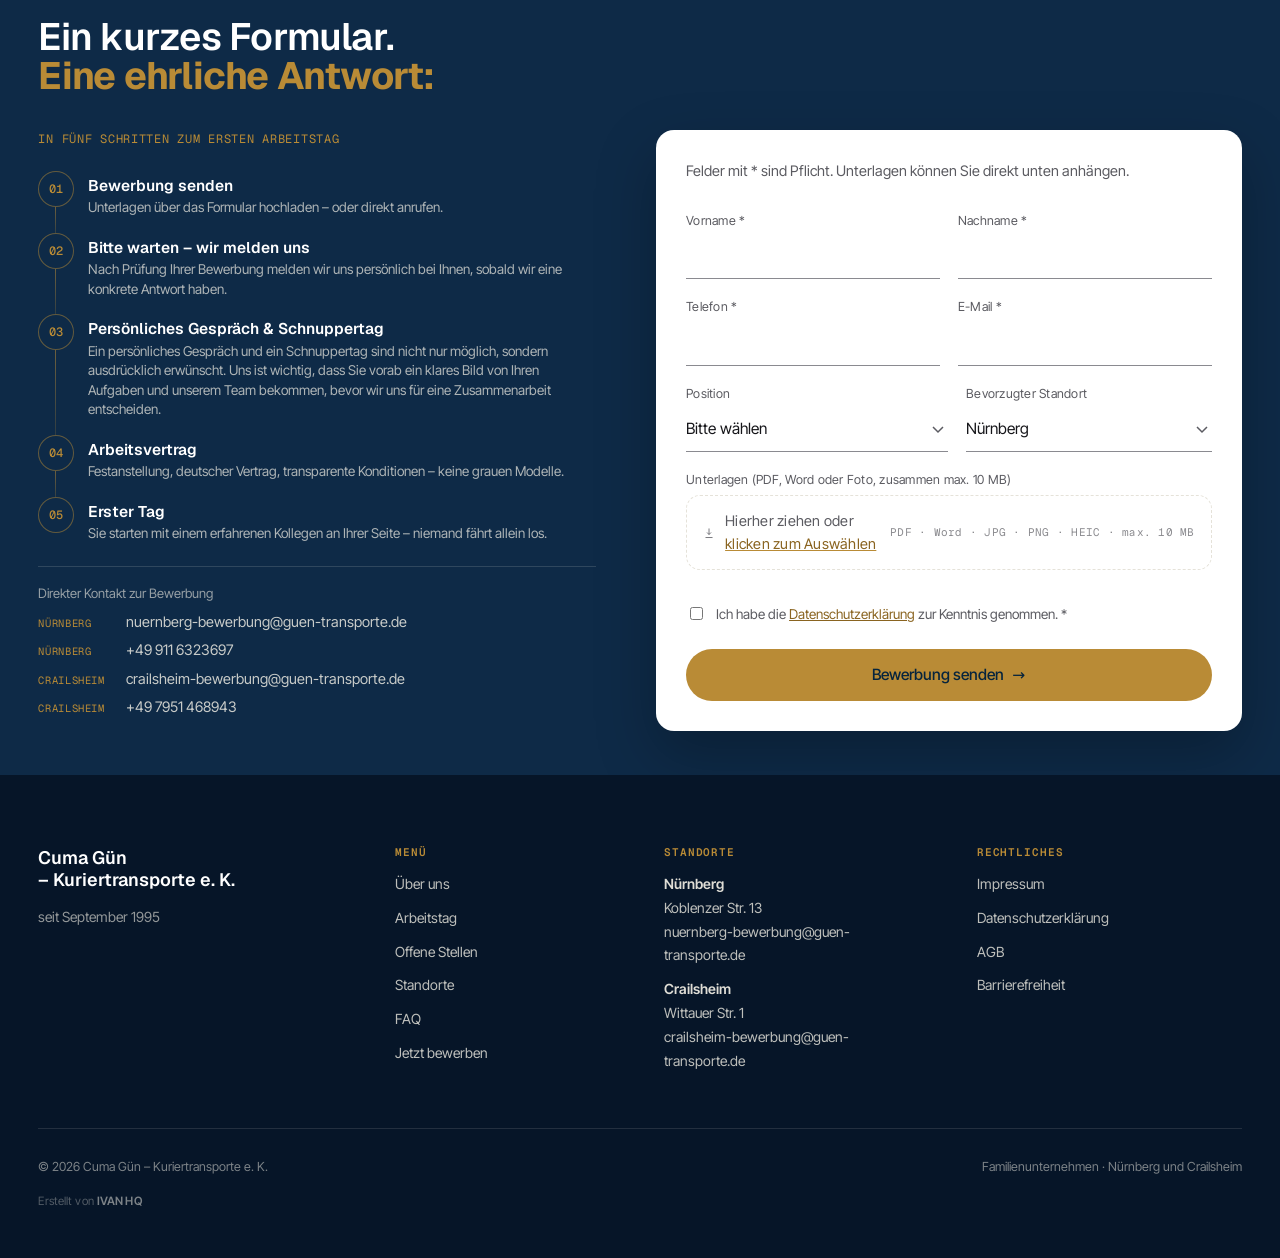
==== commit f393a3a0: "Impressum: Rechtsform eingetragener Kaufmann (e. K.)" ====
--- a/index.html
+++ b/index.html
@@ -2310,7 +2310,7 @@
 </div>
 <div id="legal-imprint-body" hidden>
 <h3>Angaben gemäß § 5 DDG</h3>
-<dl class="legalmodal__data"><dt>Firma</dt><dd>Cuma Gün – Kuriertransporte e. K.</dd><dt>Rechtsform</dt><dd>Einzelkaufmann</dd><dt>Inhaber</dt><dd>Cuma Gün</dd><dt>Geschäftsanschrift</dt><dd>Laufer Weg 64, 90552 Röthenbach an der Pegnitz</dd><dt>Telefon</dt><dd>+49 911 6323697</dd><dt>E-Mail</dt><dd>info@guen-transporte.de</dd><dt>Registergericht</dt><dd>Amtsgericht Nürnberg</dd><dt>Registernummer</dt><dd>HRA 15066</dd><dt>USt-IdNr.</dt><dd>DE175103292</dd></dl>
+<dl class="legalmodal__data"><dt>Firma</dt><dd>Cuma Gün – Kuriertransporte e. K.</dd><dt>Rechtsform</dt><dd>Eingetragener Kaufmann (e. K.)</dd><dt>Inhaber</dt><dd>Cuma Gün</dd><dt>Geschäftsanschrift</dt><dd>Laufer Weg 64, 90552 Röthenbach an der Pegnitz</dd><dt>Telefon</dt><dd>+49 911 6323697</dd><dt>E-Mail</dt><dd>info@guen-transporte.de</dd><dt>Registergericht</dt><dd>Amtsgericht Nürnberg</dd><dt>Registernummer</dt><dd>HRA 15066</dd><dt>USt-IdNr.</dt><dd>DE175103292</dd></dl>
 <h3>Betriebsstätten</h3>
 <dl class="legalmodal__data"><dt>Nürnberg</dt><dd>Koblenzer Str. 13, 90451 Nürnberg<br />Telefon: +49 911 6323697</dd><dt>Crailsheim</dt><dd>Wittauer Str. 1, 74564 Crailsheim<br />Telefon: +49 7951 468943</dd></dl>
 <h3>Verantwortlich für den Inhalt nach § 18 Abs. 2 MStV</h3>
